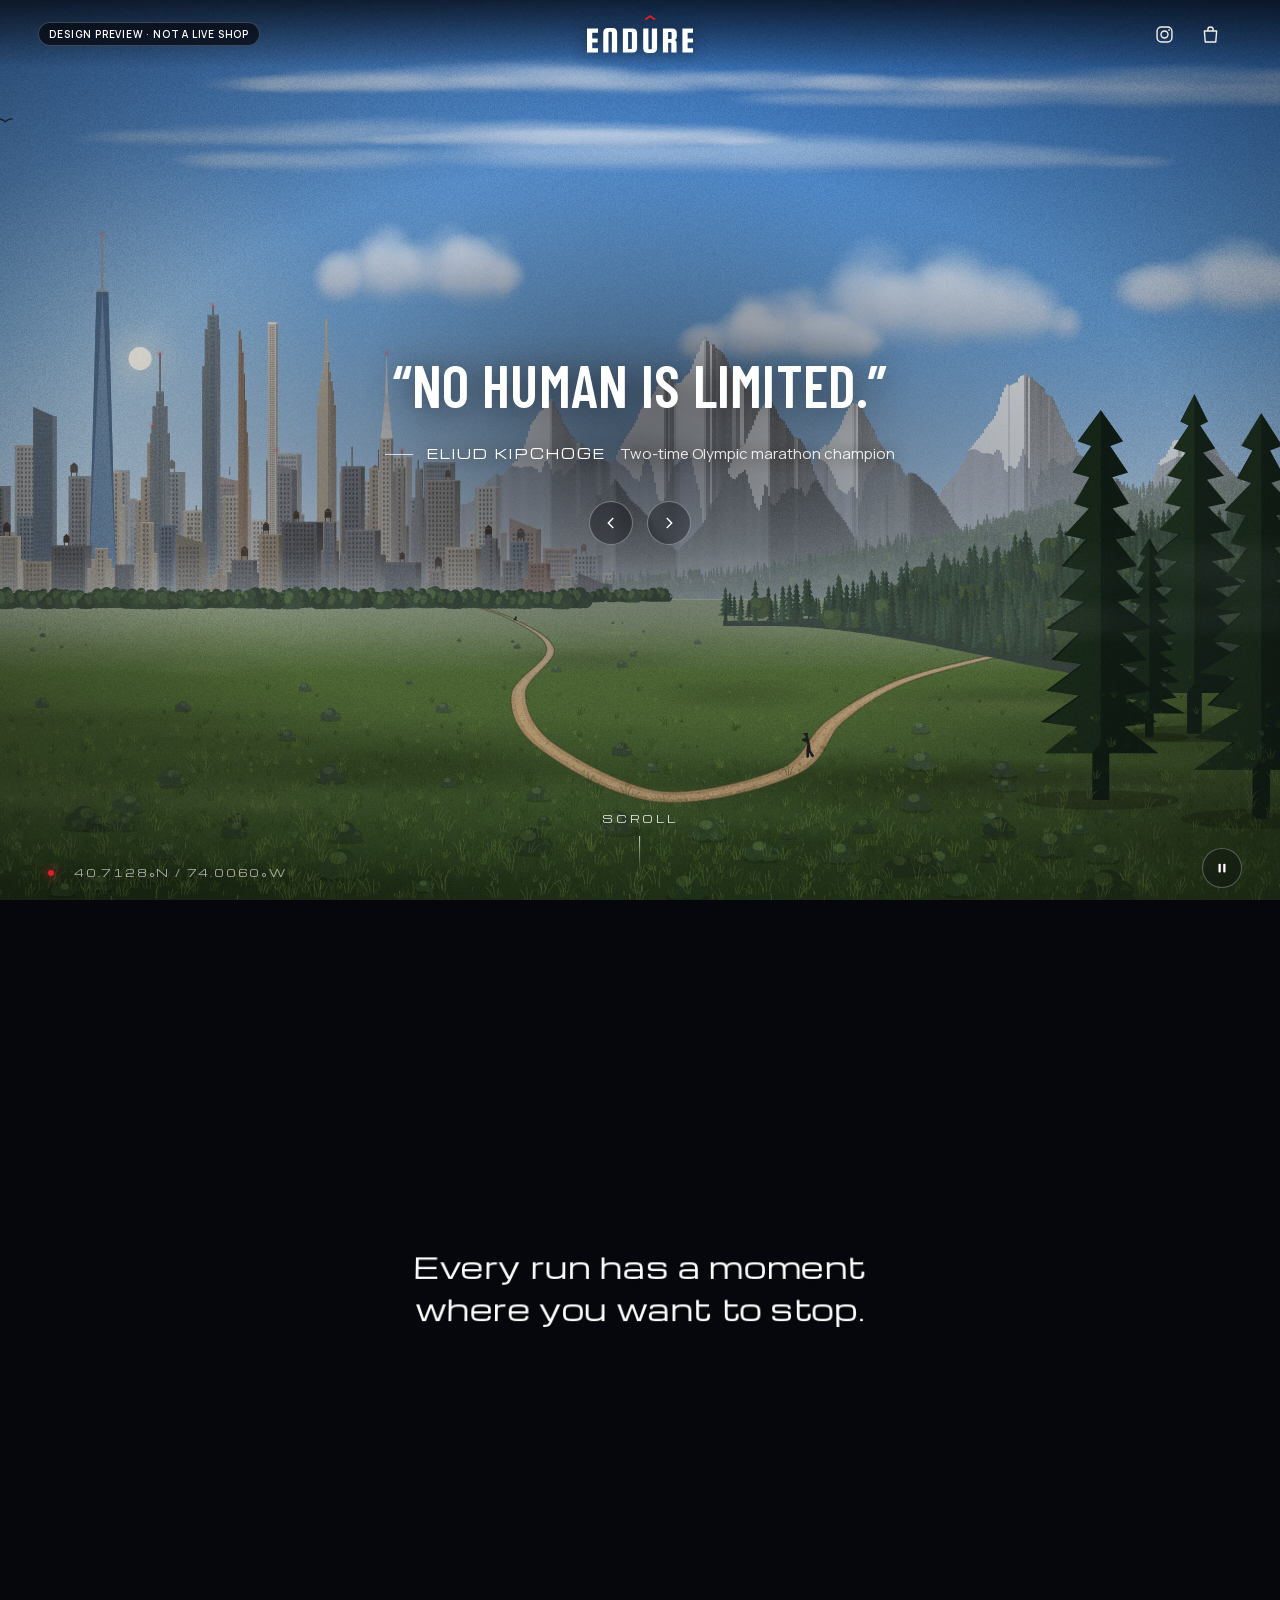
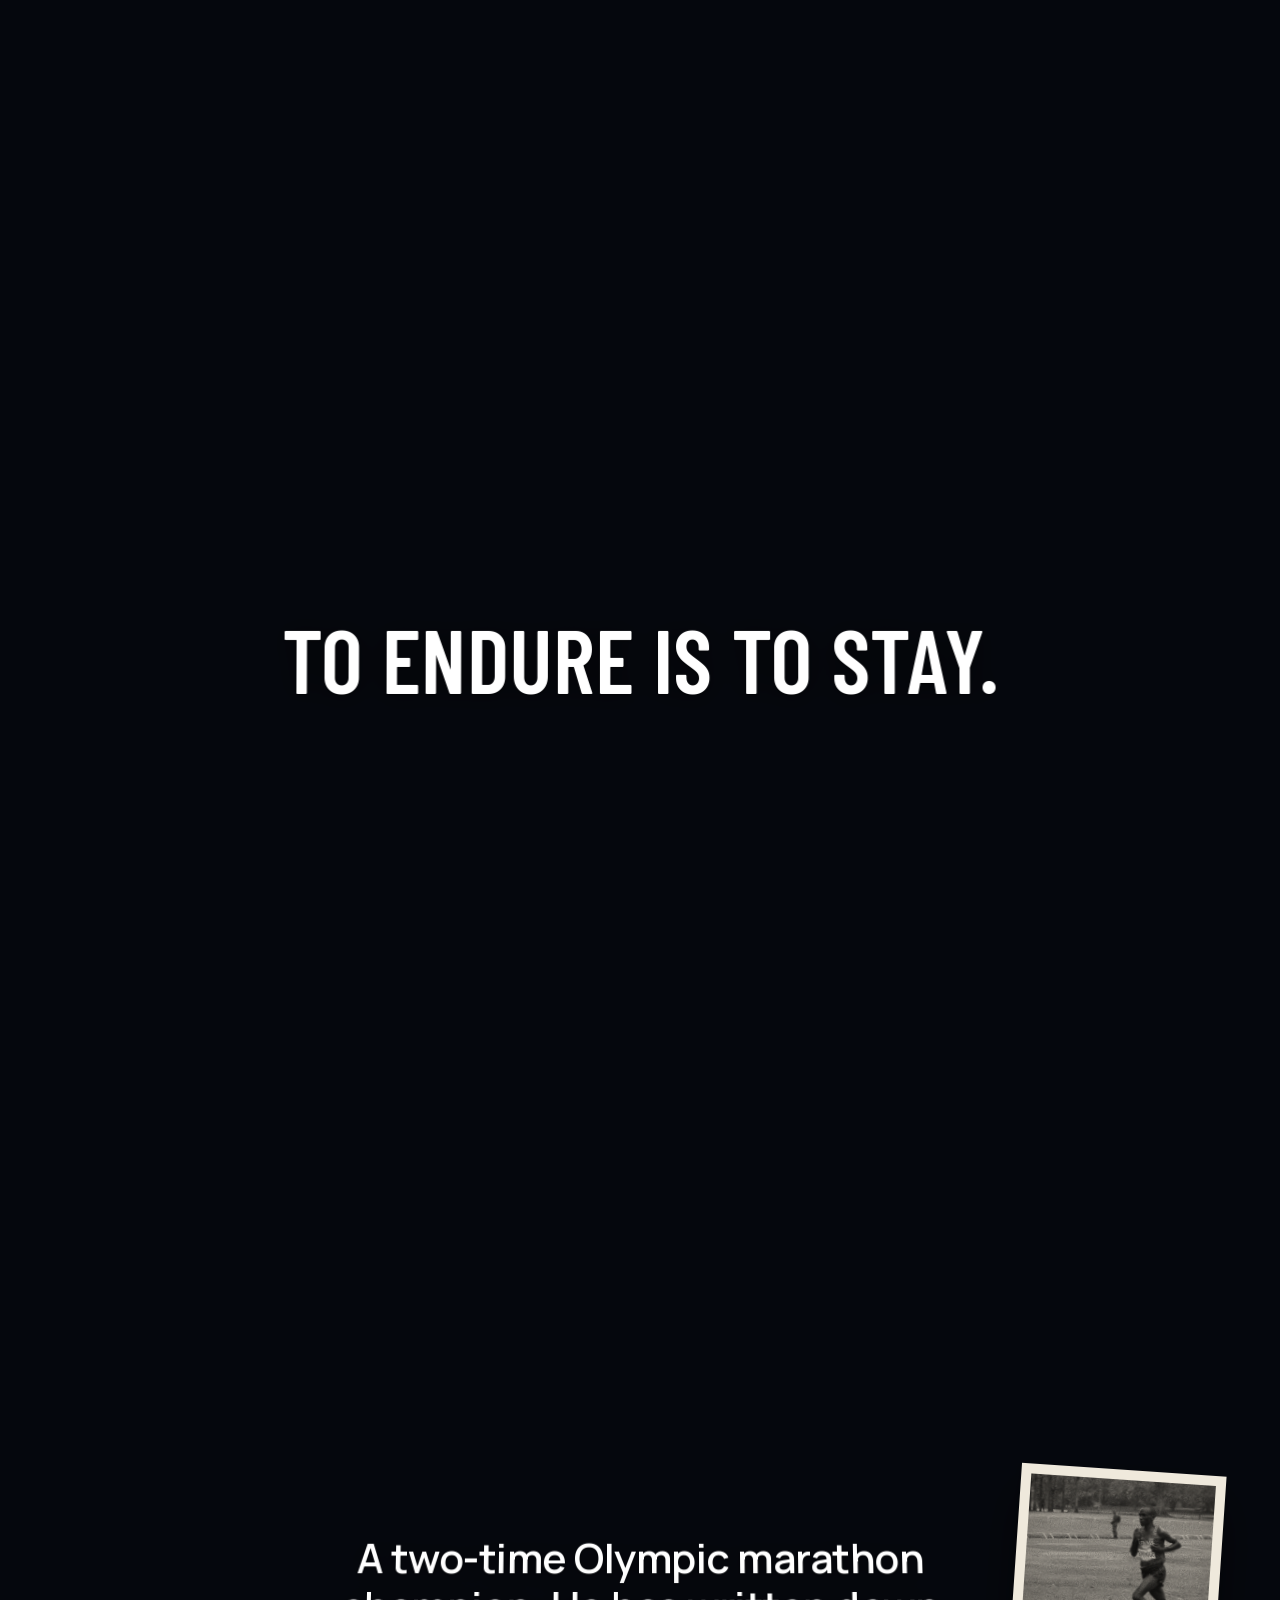
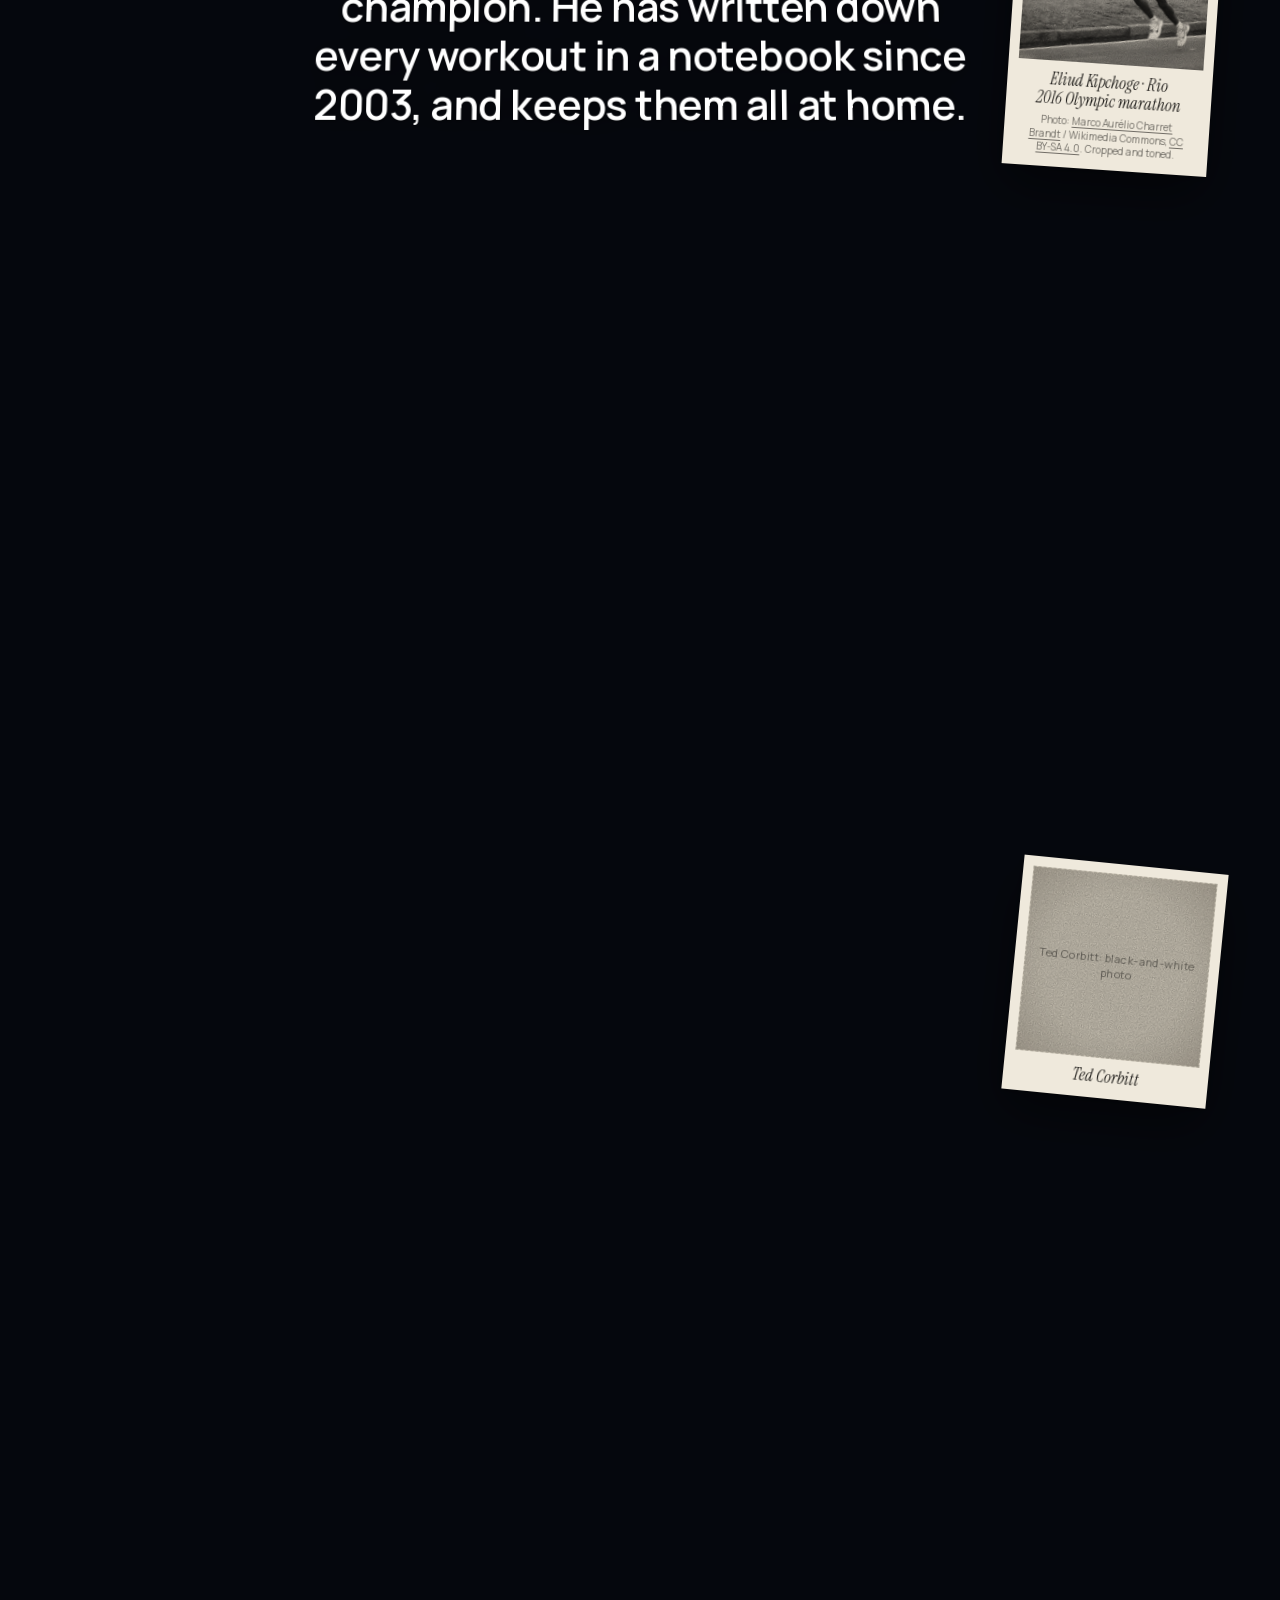
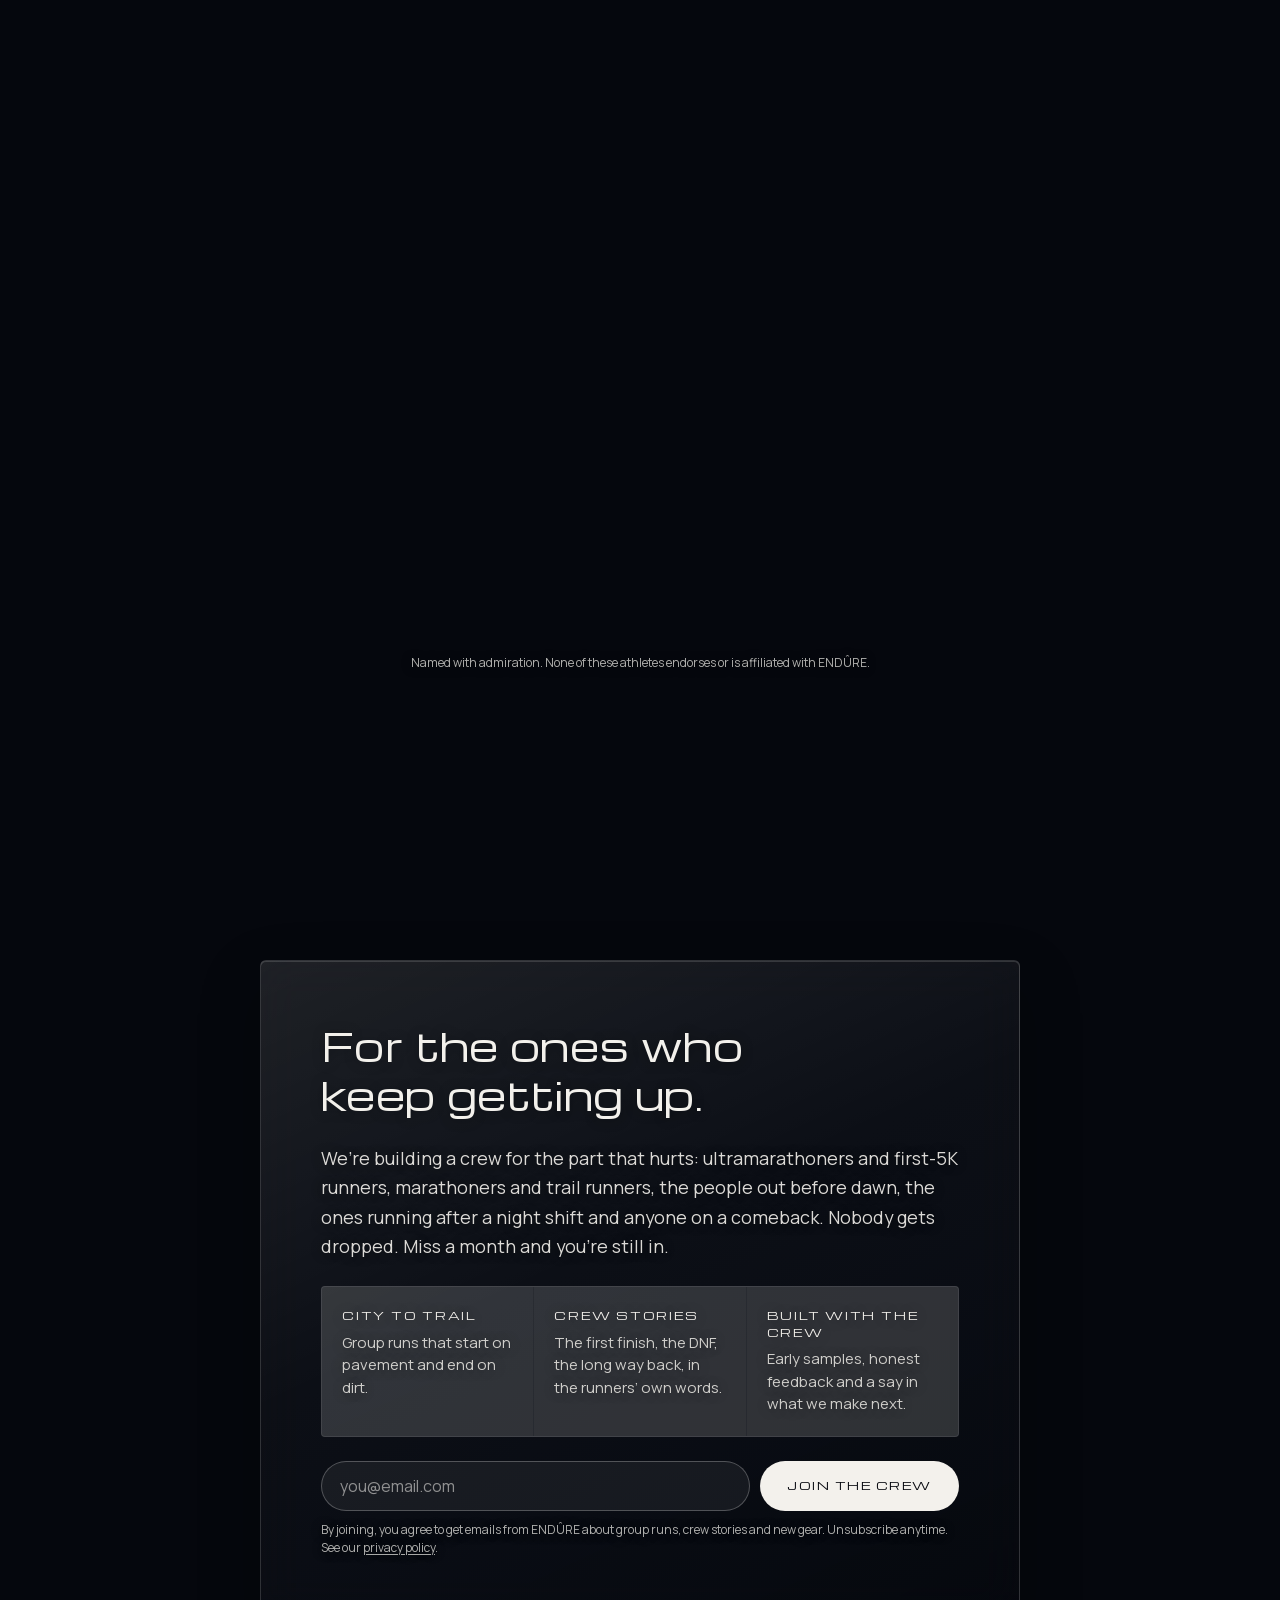
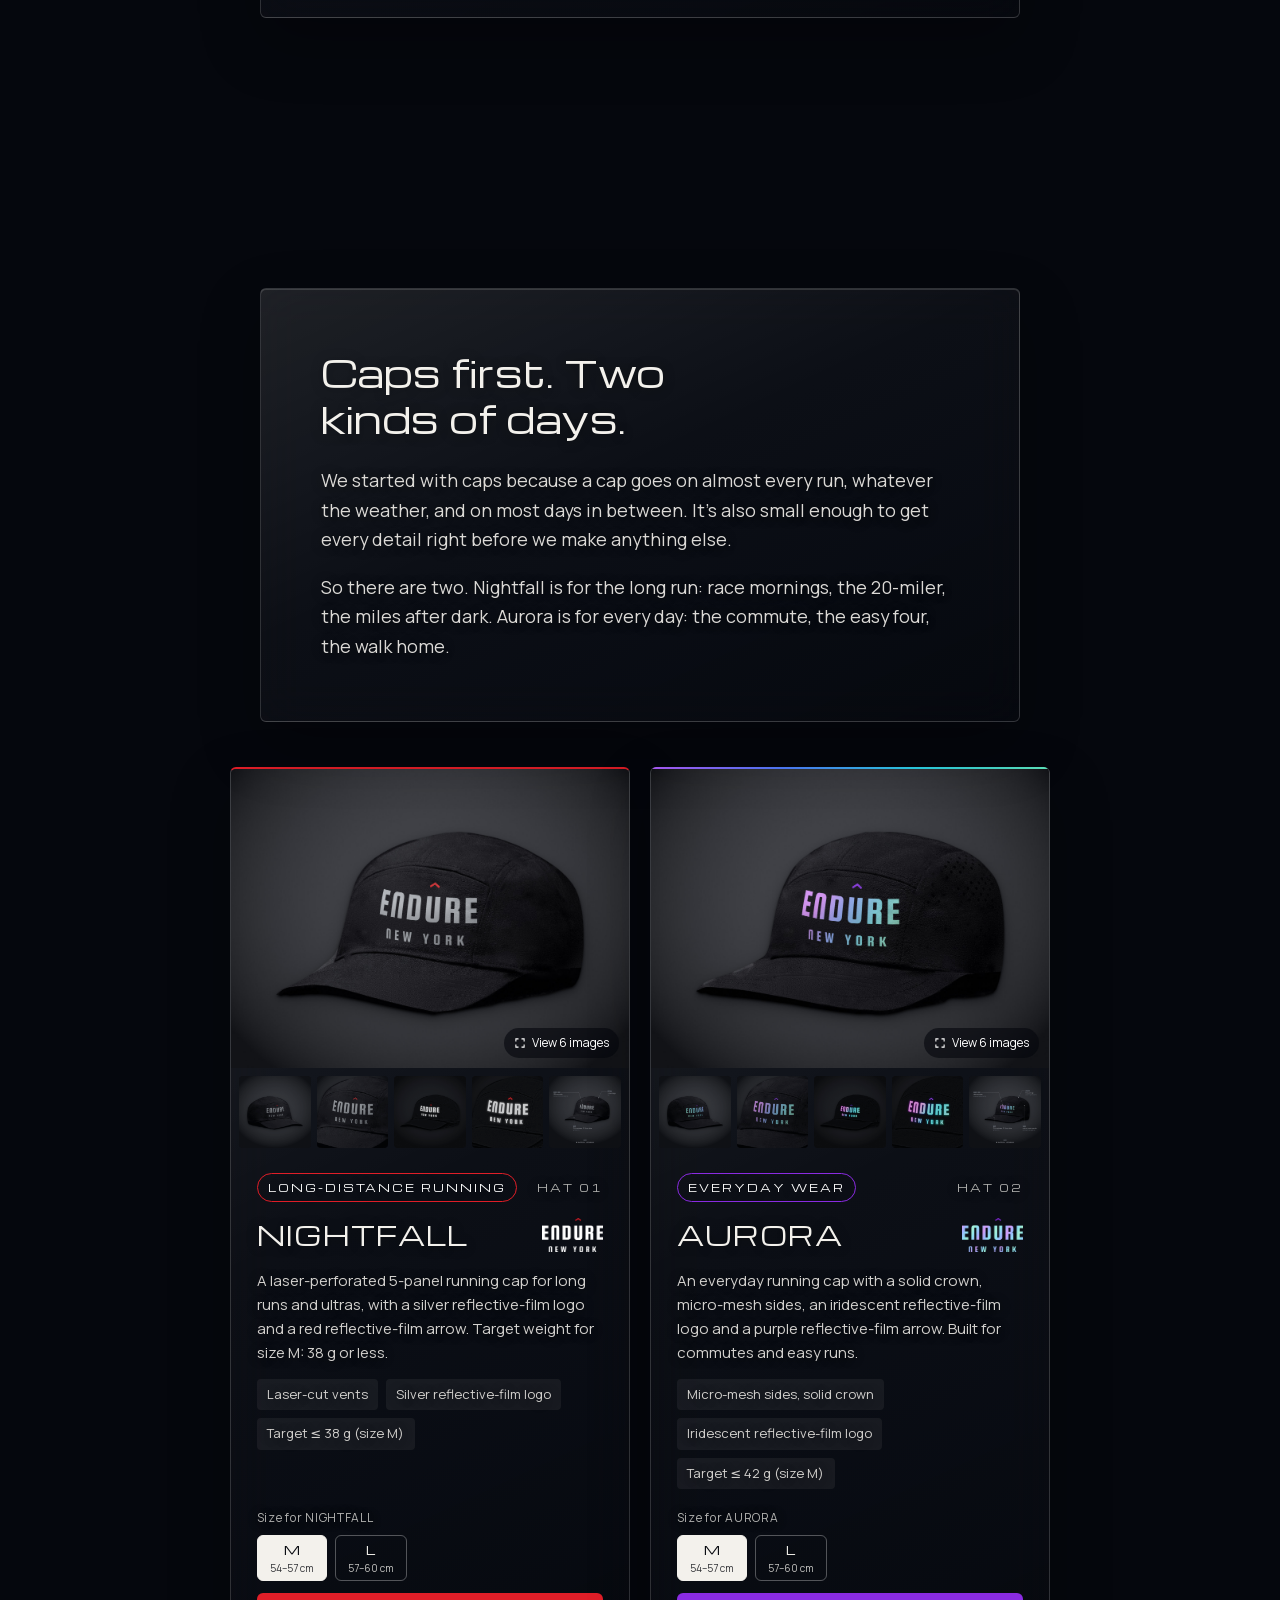
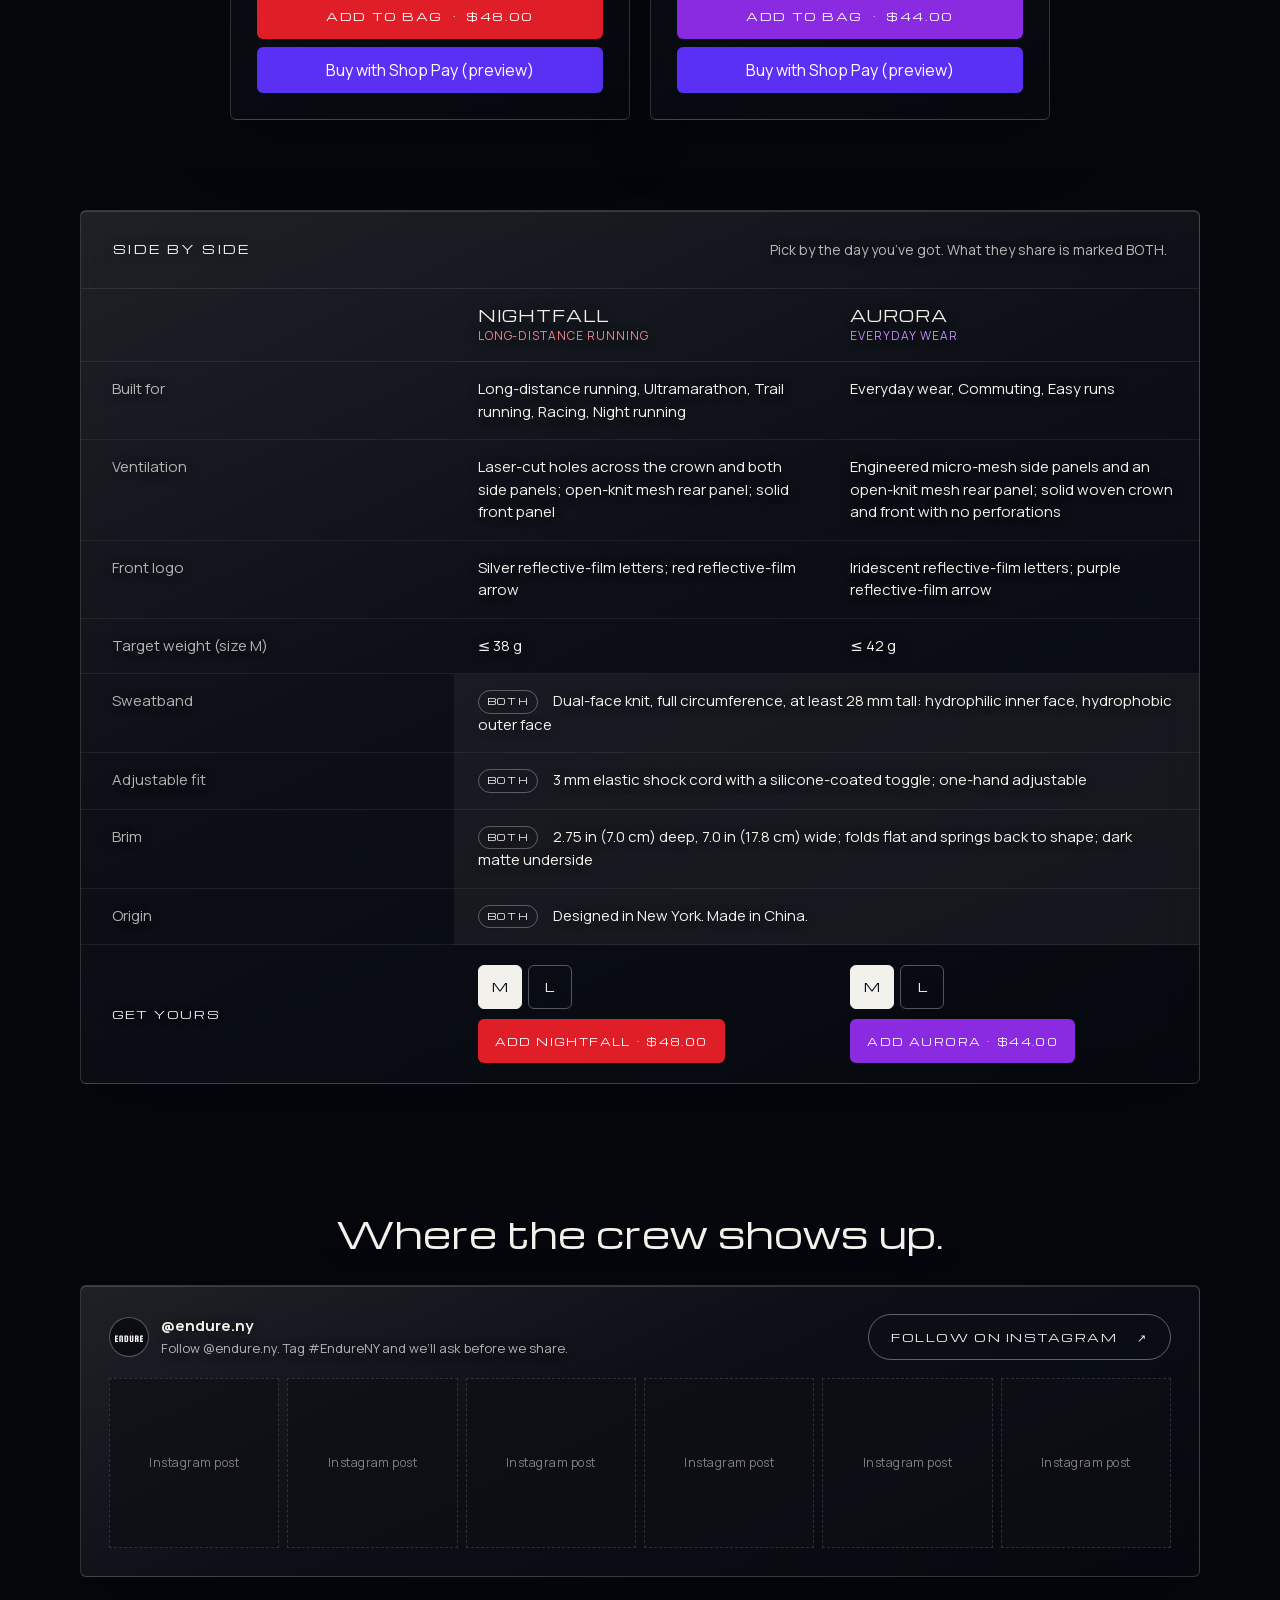
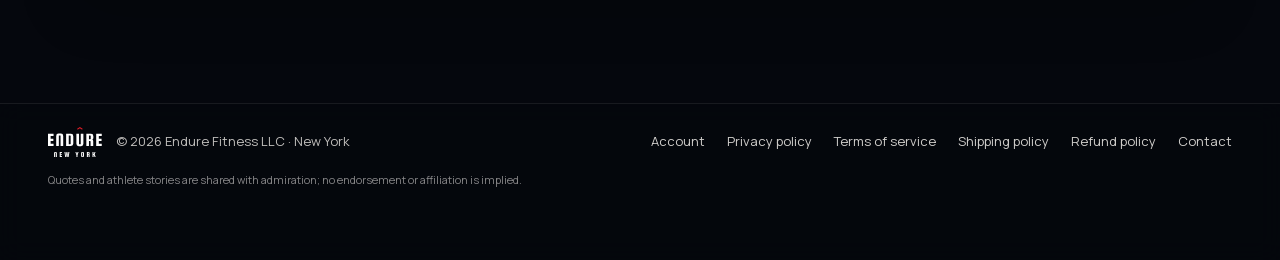
==== index.html @ 30adfc6c "Preview from endureny@cd3ac42 + uncommitted changes" ====
<!doctype html>
<html lang="en" class="no-js">
  <head>
<meta name="robots" content="noindex, nofollow">
<link rel="stylesheet" href="/preview/preview-mode.css">
<script src="/preview/preview-mode.js" defer></script>
    <meta charset="utf-8">
    <meta name="viewport" content="width=device-width, initial-scale=1">
    <meta name="theme-color" content="#05070d"><title>ENDÛRE: Endure Athletics, New York</title><link rel="canonical" href="https://preview.endureny.com/">
<meta property="og:site_name" content="ENDÛRE">
<meta property="og:type" content="website">
<meta property="og:title" content="ENDÛRE: Endure Athletics, New York">
<meta property="og:url" content="https://preview.endureny.com/"><meta property="og:image" content="https://preview.endureny.com/assets/endure-logo.png"><meta name="twitter:card" content="summary_large_image"><script type="application/ld+json">
    {
      "@context": "https://schema.org",
      "@graph": [
        {
          "@type": "Organization",
          "@id": "https://preview.endureny.com/#organization",
          "name": "ENDÛRE","legalName": "Endure Fitness LLC",
          "url": "https://preview.endureny.com",
          "logo": "https://preview.endureny.com/assets/endure-logo.png",
          "sameAs": ["https://www.instagram.com/endure.ny"]
        },
        {
          "@type": "WebSite",
          "@id": "https://preview.endureny.com/#website",
          "name": "ENDÛRE",
          "url": "https://preview.endureny.com",
          "publisher": { "@id": "https://preview.endureny.com/#organization" }
        }
      ]
    }
  </script><link rel="icon" type="image/svg+xml" href="/assets/favicon.svg">
  <link rel="apple-touch-icon" href="/assets/favicon-192.png">
<link rel="preload" href="/assets/barlow-condensed-600.woff2" as="font" type="font/woff2" crossorigin="anonymous">
<link rel="preload" href="/assets/manrope-var.woff2" as="font" type="font/woff2" crossorigin="anonymous">
<style>
  @font-face { font-family: 'Barlow Condensed'; src: url('/assets/barlow-condensed-600.woff2') format('woff2'); font-weight: 600; font-display: swap; }
  @font-face { font-family: 'Manrope'; src: url('/assets/manrope-var.woff2') format('woff2'); font-weight: 400 700; font-display: swap; }
  @font-face { font-family: 'Michroma'; src: url('/assets/michroma-400.woff2') format('woff2'); font-weight: 400; font-display: swap; }
  @font-face { font-family: 'Instrument Serif'; src: url('/assets/instrument-serif-italic.woff2') format('woff2'); font-style: italic; font-weight: 400; font-display: swap; }
</style>

<style>
  :root {
    --color-night: #05070d;
    --color-red: #E01E28;
    --color-violet: #8A2BE2;
    --logo-accent: #E01E28;
    --intro-delay: 5000ms;
    --quote-reveal: 3000ms;
  }
</style>
<link rel="stylesheet" href="/assets/critical.css" data-preload>
    <link rel="stylesheet" href="/assets/theme.css">
<script type="importmap">
  {
    "imports": {
      "@shopify/events": "https://cdn.shopify.com/storefront/standard-events.js",
      "@theme/cart": "/assets/cart.js",
      "@theme/lightbox": "/assets/lightbox.js"
    }
  }
</script>
<script>
  document.documentElement.classList.replace('no-js', 'js');
  window.Theme = {
    routes: {
      root: "/",
      cart_url: "/cart",
      cart_add_url: "/cart/add",
      cart_change_url: "/cart/change"
    },
    strings: {
      added: "Added to your bag.",
      error: "Something went wrong. Please try again.",
      clockSuffix: "NYC"
    }
  };
</script>
<script src="/assets/scene.js" type="module"></script><script src="/assets/theme.js" type="module"></script>

  </head><body class="template-index is-intro">
<script>
  (function (body, delay) {
    var events = ['pointerdown', 'keydown', 'wheel', 'touchstart', 'scroll'];
    function reveal() {
      body.classList.remove('is-intro');
      events.forEach(function (type) { removeEventListener(type, reveal, true); });
    }
    if (matchMedia('(prefers-reduced-motion: reduce)').matches) return reveal();
    setTimeout(reveal, Math.max(0, delay - performance.now()));
    events.forEach(function (type) { addEventListener(type, reveal, { capture: true, passive: true }); });
  })(document.body, 5000);
</script>
<a class="skip-link" href="#MainContent">Skip to content</a><div class="scene-layer" aria-hidden="true">
    <endure-scene
      start="dawn"
      cycle-seconds="20"
    ></endure-scene>
  </div>
  <div class="scene-clock intro-hold" data-scene-clock aria-hidden="true">
    <span class="scene-clock__dot"></span>
    <span data-scene-clock-time></span>
    <span class="scene-clock__coords">40.7128°N / 74.0060°W</span>
  </div><button
  type="button"
  class="scene-toggle intro-hold"
  data-scene-toggle
  aria-pressed="false"
  aria-label="Pause motion"
>
  <svg class="scene-toggle__pause" viewBox="0 0 16 16" aria-hidden="true" focusable="false"><rect x="4" y="3" width="2.6" height="10" rx="1"/><rect x="9.4" y="3" width="2.6" height="10" rx="1"/></svg>
  <svg class="scene-toggle__play" viewBox="0 0 16 16" aria-hidden="true" focusable="false"><path d="M5 3.2v9.6a.6.6 0 0 0 .9.5l7.6-4.8a.6.6 0 0 0 0-1L5.9 2.7a.6.6 0 0 0-.9.5z"/></svg>
</button>
<header id="shopify-section-sections--preview__header" class="shopify-section section-header intro-hold">
<div class="site-header">
  <span class="site-header__start"></span>
  <a href="/" class="site-header__logo"><svg xmlns="http://www.w3.org/2000/svg" viewBox="0.0 0.0 100.0 35.7" role="img" aria-hidden="true" focusable="false"><g fill="currentColor"><path d="M4.910557699052963 31.26274527939662H10.347246580147317V35.33149308718336H0.0V12.63770143513145H10.347246580147317V16.636298418646007H4.910557699052963V21.967761063332084H9.99649245878639V25.826056398302267H4.910557699052963Z"/><path d="M28.305857593826723 35.33149308718336H23.39529989477376V16.495996770101637Q23.39529989477376 16.215393473012895 23.20238512802525 16.00494100019634Q23.00947036127674 15.794488527379784 22.728867064188 15.794488527379784H20.834794808839Q20.55419151175026 15.794488527379784 20.361276745001753 16.00494100019634Q20.16836197825324 16.215393473012895 20.16836197825324 16.495996770101637V35.33149308718336H15.257804279200279V16.91690171573475Q15.257804279200279 12.286947313770526 19.60715538407576 12.286947313770526H23.95650648895124Q28.305857593826723 12.286947313770526 28.305857593826723 16.91690171573475Z"/><path d="M42.72185198176078 12.63770143513145Q47.07120308663626 12.63770143513145 47.07120308663626 17.267655837095674V30.701538685219138Q47.07120308663626 35.33149308718336 42.72185198176078 35.33149308718336H33.70747106278498V12.63770143513145ZM42.1606453875833 31.26274527939662V16.671373830782102Q42.1606453875833 16.39077053369336 41.96773062083479 16.180318060876804Q41.774815854086285 15.969865588060248 41.49421255699754 15.969865588060248H38.61802876183795V31.964253522118472H41.49421255699754Q41.774815854086285 31.964253522118472 41.96773062083479 31.753801049301916Q42.1606453875833 31.54334857648536 42.1606453875833 31.26274527939662Z"/><path d="M60.92599088039284 12.63770143513145H65.8365485794458V31.052292806580063Q65.8365485794458 35.68224720854429 61.48719747457032 35.68224720854429H57.13784636969484Q52.78849526481935 35.68224720854429 52.78849526481935 31.052292806580063V12.63770143513145H57.69905296387232V31.473197752213174Q57.69905296387232 31.753801049301916 57.89196773062083 31.96425352211847Q58.084882497369335 32.174705994935024 58.36548579445808 32.174705994935024H60.25955804980708Q60.54016134689582 32.174705994935024 60.73307611364433 31.96425352211847Q60.92599088039284 31.753801049301916 60.92599088039284 31.473197752213174Z"/><path d="M76.21887057172921 26.036508871118823V35.33149308718336H71.30831287267625V12.63770143513145H80.0420904945633Q84.39144159943879 12.63770143513145 84.39144159943879 17.267655837095674V19.89831174730262Q84.39144159943879 22.70434471819003 82.3921431076815 23.476003785184062Q84.14591371448614 24.10736120363373 84.14591371448614 26.352187580343656V35.33149308718336H79.23535601543317V26.738017113840677Q79.23535601543317 26.036508871118823 78.56892318484742 26.036508871118823ZM76.21887057172921 15.969865588060248V22.59911848178175H78.81445106980006Q79.0950543668888 22.59911848178175 79.28796913363732 22.388666008965195Q79.48088390038582 22.17821353614864 79.48088390038582 21.897610239059897V16.671373830782102Q79.48088390038582 16.39077053369336 79.28796913363732 16.180318060876804Q79.0950543668888 15.969865588060248 78.81445106980006 15.969865588060248Z"/><path d="M94.56331111890565 31.26274527939662H100.0V35.33149308718336H89.65275341985269V12.63770143513145H100.0V16.636298418646007H94.56331111890565V21.967761063332084H99.64924587863906V25.826056398302267H94.56331111890565Z"/></g><path class="logo__accent" style="fill:var(--logo-accent,#E01E28)" d="M 59.3125 0 L 64.4628 3.4335 L 63.4785 4.9101 L 59.3125 2.1327 L 55.1465 4.9101 L 54.1622 3.4335 Z"/></svg>
<span class="visually-hidden">ENDÛRE</span>
  </a>
  <nav class="site-header__nav" aria-label="Utility"><a class="icon-link" href="https://www.instagram.com/endure.ny" target="_blank" rel="noopener"><svg xmlns="http://www.w3.org/2000/svg" viewBox="0 0 24 24" fill="none" stroke="currentColor" stroke-width="1.6" aria-hidden="true" focusable="false"><rect x="3.5" y="3.5" width="17" height="17" rx="5"/><circle cx="12" cy="12" r="4"/><circle cx="17.2" cy="6.8" r="1" fill="currentColor" stroke="none"/></svg>
<span class="visually-hidden">Instagram (opens in a new window)</span>
      </a><a href="/cart" class="icon-link cart-link" data-cart-open><svg xmlns="http://www.w3.org/2000/svg" viewBox="0 0 24 24" fill="none" stroke="currentColor" stroke-width="1.6" stroke-linejoin="round" aria-hidden="true" focusable="false"><path d="M5 8h14l-1 12.5H6L5 8Z"/><path d="M9 8V6.5a3 3 0 0 1 6 0V8"/></svg>
<span class="visually-hidden">Bag</span>
      <span class="cart-link__count" data-cart-count hidden>0<span class="visually-hidden"> items in your bag</span>
      </span>
    </a>
  </nav>
</div>


</header>

    <main id="MainContent" tabindex="-1">
      <section id="shopify-section-template--preview__hero" class="shopify-section section section--hero">
<script src="/assets/fog-reveal.js" type="module"></script><div class="hero">
  <div class="hero__shade" aria-hidden="true"></div><h1 class="visually-hidden">ENDÛRE — Endure Athletics, New York</h1><div class="hero__inner">
    <fog-reveal
      class="hero__quotes"
      id="HeroQuotes-template--preview__hero"
      delay="3000"
      data-quote-rotator
      data-interval="4"
    ><figure
          class="hero-quote"
          data-quote
          
          
        >
          <blockquote class="display-quote">
            <p>&ldquo;No human is limited.&rdquo;</p>
          </blockquote>
          <figcaption class="attribution">
            <span class="attribution__rule" aria-hidden="true"></span>
            <span class="attribution__who">Eliud Kipchoge</span><span class="attribution__what">Two-time Olympic marathon champion</span></figcaption>
        </figure><figure
          class="hero-quote"
          data-quote
          
            hidden
          
          
        >
          <blockquote class="display-quote">
            <p>&ldquo;I knew if I quit, nobody would ever believe that women had the capability to run 26-plus miles.&rdquo;</p>
          </blockquote>
          <figcaption class="attribution">
            <span class="attribution__rule" aria-hidden="true"></span>
            <span class="attribution__who">Kathrine Switzer</span><span class="attribution__what">Boston Marathon pioneer, 1967</span></figcaption>
        </figure><figure
          class="hero-quote"
          data-quote
          
            hidden
          
          
        >
          <blockquote class="display-quote">
            <p>&ldquo;Run until you can’t run anymore. Then run some more. Find a new source of energy and will. Then run even faster.&rdquo;</p>
          </blockquote>
          <figcaption class="attribution">
            <span class="attribution__rule" aria-hidden="true"></span>
            <span class="attribution__who">Scott Jurek</span><span class="attribution__what">Ultrarunner, seven-time Western States champion</span></figcaption>
        </figure><figure
          class="hero-quote"
          data-quote
          
            hidden
          
          
        >
          <blockquote class="display-quote">
            <p>&ldquo;Just show up for one more mile. Show up for one more minute.&rdquo;</p>
          </blockquote>
          <figcaption class="attribution">
            <span class="attribution__rule" aria-hidden="true"></span>
            <span class="attribution__who">Des Linden</span><span class="attribution__what">2018 Boston Marathon champion</span></figcaption>
        </figure><figure
          class="hero-quote"
          data-quote
          
            hidden
          
          
        >
          <blockquote class="display-quote">
            <p>&ldquo;Run when you can, walk when you have to, crawl if you must; just never give up.&rdquo;</p>
          </blockquote>
          <figcaption class="attribution">
            <span class="attribution__rule" aria-hidden="true"></span>
            <span class="attribution__who">Dean Karnazes</span><span class="attribution__what">Ultramarathoner, “Ultramarathon Man”</span></figcaption>
        </figure><figure
          class="hero-quote"
          data-quote
          
            hidden
          
          
        >
          <blockquote class="display-quote">
            <p>&ldquo;Somewhere, someone in the world is training when you are not. When you race him, he will win.&rdquo;</p>
          </blockquote>
          <figcaption class="attribution">
            <span class="attribution__rule" aria-hidden="true"></span>
            <span class="attribution__who">Tom Fleming</span><span class="attribution__what">Two-time NYC Marathon winner</span></figcaption>
        </figure><figure
          class="hero-quote"
          data-quote
          
            hidden
          
          
        >
          <blockquote class="display-quote">
            <p>&ldquo;Accepting pain is the only road to success.&rdquo;</p>
          </blockquote>
          <figcaption class="attribution">
            <span class="attribution__rule" aria-hidden="true"></span>
            <span class="attribution__who">Sifan Hassan</span><span class="attribution__what">Olympic marathon champion, Paris 2024</span></figcaption>
        </figure><figure
          class="hero-quote"
          data-quote
          
            hidden
          
          
        >
          <blockquote class="display-quote">
            <p>&ldquo;No one can say, ‘You must not run faster than this, or jump higher than that.’ The human spirit is indomitable.&rdquo;</p>
          </blockquote>
          <figcaption class="attribution">
            <span class="attribution__rule" aria-hidden="true"></span>
            <span class="attribution__who">Roger Bannister</span><span class="attribution__what">First sub-four-minute miler</span></figcaption>
        </figure><figure
          class="hero-quote"
          data-quote
          
            hidden
          
          
        >
          <blockquote class="display-quote">
            <p>&ldquo;Winning is great, sure, but if you are really going to do something in life, the secret is learning how to lose.&rdquo;</p>
          </blockquote>
          <figcaption class="attribution">
            <span class="attribution__rule" aria-hidden="true"></span>
            <span class="attribution__who">Wilma Rudolph</span><span class="attribution__what">Three-time Olympic gold sprinter</span></figcaption>
        </figure><figure
          class="hero-quote"
          data-quote
          
            hidden
          
          
        >
          <blockquote class="display-quote">
            <p>&ldquo;You are in danger of living a life so comfortable and soft that you will die without ever realizing your true potential.&rdquo;</p>
          </blockquote>
          <figcaption class="attribution">
            <span class="attribution__rule" aria-hidden="true"></span>
            <span class="attribution__who">David Goggins</span><span class="attribution__what">Ultrarunner, retired Navy SEAL</span></figcaption>
        </figure><figure
          class="hero-quote"
          data-quote
          
            hidden
          
          
        >
          <blockquote class="display-quote">
            <p>&ldquo;A marathon is a metaphor for life, and life is not easy.&rdquo;</p>
          </blockquote>
          <figcaption class="attribution">
            <span class="attribution__rule" aria-hidden="true"></span>
            <span class="attribution__who">Meb Keflezighi</span><span class="attribution__what">2009 NYC, 2014 Boston Marathon champion</span></figcaption>
        </figure><figure
          class="hero-quote"
          data-quote
          
            hidden
          
          
        >
          <blockquote class="display-quote">
            <p>&ldquo;Whatever you have today, let’s leave it all out there.&rdquo;</p>
          </blockquote>
          <figcaption class="attribution">
            <span class="attribution__rule" aria-hidden="true"></span>
            <span class="attribution__who">Courtney Dauwalter</span><span class="attribution__what">Ultrarunner, UTMB and Western States champion</span></figcaption>
        </figure><figure
          class="hero-quote"
          data-quote
          
            hidden
          
          
        >
          <blockquote class="display-quote">
            <p>&ldquo;To give anything less than your best is to sacrifice the gift.&rdquo;</p>
          </blockquote>
          <figcaption class="attribution">
            <span class="attribution__rule" aria-hidden="true"></span>
            <span class="attribution__who">Steve Prefontaine</span><span class="attribution__what">American distance-running icon</span></figcaption>
        </figure><figure
          class="hero-quote"
          data-quote
          
            hidden
          
          
        >
          <blockquote class="display-quote">
            <p>&ldquo;I was injured but I never gave up on myself. I believed I could do it.&rdquo;</p>
          </blockquote>
          <figcaption class="attribution">
            <span class="attribution__rule" aria-hidden="true"></span>
            <span class="attribution__who">Jackie Joyner-Kersee</span><span class="attribution__what">Three-time Olympic champion, heptathlete</span></figcaption>
        </figure><figure
          class="hero-quote"
          data-quote
          
            hidden
          
          
        >
          <blockquote class="display-quote">
            <p>&ldquo;I was hurting. I was mad. I was angry. I told Jack: ‘Never again.’&rdquo;</p>
          </blockquote>
          <figcaption class="attribution">
            <span class="attribution__rule" aria-hidden="true"></span>
            <span class="attribution__who">Grete Waitz</span><span class="attribution__what">Nine-time NYC Marathon champion</span></figcaption>
        </figure><figure
          class="hero-quote"
          data-quote
          
            hidden
          
          
        >
          <blockquote class="display-quote">
            <p>&ldquo;I just wish people would realize that anything’s possible if you try.&rdquo;</p>
          </blockquote>
          <figcaption class="attribution">
            <span class="attribution__rule" aria-hidden="true"></span>
            <span class="attribution__who">Terry Fox</span><span class="attribution__what">Marathon of Hope runner</span></figcaption>
        </figure><figure
          class="hero-quote"
          data-quote
          
            hidden
          
          
        >
          <blockquote class="display-quote">
            <p>&ldquo;I’m always grateful to be on the starting line and grateful to see the finish line.&rdquo;</p>
          </blockquote>
          <figcaption class="attribution">
            <span class="attribution__rule" aria-hidden="true"></span>
            <span class="attribution__who">Shalane Flanagan</span><span class="attribution__what">2017 NYC Marathon champion</span></figcaption>
        </figure><figure
          class="hero-quote"
          data-quote
          
            hidden
          
          
        >
          <blockquote class="display-quote">
            <p>&ldquo;I wanted the world to know that my country Ethiopia has always won with determination and heroism.&rdquo;</p>
          </blockquote>
          <figcaption class="attribution">
            <span class="attribution__rule" aria-hidden="true"></span>
            <span class="attribution__who">Abebe Bikila</span><span class="attribution__what">Barefoot Olympic marathon champion, 1960</span></figcaption>
        </figure><figure
          class="hero-quote"
          data-quote
          
            hidden
          
          
        >
          <blockquote class="display-quote">
            <p>&ldquo;We should never, ever give up.&rdquo;</p>
          </blockquote>
          <figcaption class="attribution">
            <span class="attribution__rule" aria-hidden="true"></span>
            <span class="attribution__who">Diana Nyad</span><span class="attribution__what">New York–born long-distance swimmer</span></figcaption>
        </figure><figure
          class="hero-quote"
          data-quote
          
            hidden
          
          
        >
          <blockquote class="display-quote">
            <p>&ldquo;The miracle isn’t that I finished. The miracle is that I had the courage to start.&rdquo;</p>
          </blockquote>
          <figcaption class="attribution">
            <span class="attribution__rule" aria-hidden="true"></span>
            <span class="attribution__who">John Bingham</span><span class="attribution__what">Runner’s World columnist, “The Penguin”</span></figcaption>
        </figure><figure
          class="hero-quote"
          data-quote
          
            hidden
          
          
        >
          <blockquote class="display-quote">
            <p>&ldquo;I really think a champion is defined not by their wins but by how they can recover when they fall.&rdquo;</p>
          </blockquote>
          <figcaption class="attribution">
            <span class="attribution__rule" aria-hidden="true"></span>
            <span class="attribution__who">Serena Williams</span><span class="attribution__what">23-time Grand Slam champion</span></figcaption>
        </figure><figure
          class="hero-quote"
          data-quote
          
            hidden
          
          
        >
          <blockquote class="display-quote">
            <p>&ldquo;I hated every minute of it. But I said to myself, ‘Suffer now, and live the rest of your life as a champion.’&rdquo;</p>
          </blockquote>
          <figcaption class="attribution">
            <span class="attribution__rule" aria-hidden="true"></span>
            <span class="attribution__who">Muhammad Ali</span><span class="attribution__what">Three-time heavyweight champion</span></figcaption>
        </figure><figure
          class="hero-quote"
          data-quote
          
            hidden
          
          
        >
          <blockquote class="display-quote">
            <p>&ldquo;Hard days are the best because that’s where champions are made.&rdquo;</p>
          </blockquote>
          <figcaption class="attribution">
            <span class="attribution__rule" aria-hidden="true"></span>
            <span class="attribution__who">Gabby Douglas</span><span class="attribution__what">Olympic all-around gymnastics champion</span></figcaption>
        </figure><figure
          class="hero-quote"
          data-quote
          
            hidden
          
          
        >
          <blockquote class="display-quote">
            <p>&ldquo;When you swim from England to France you’ve got to leave your doubt on the beach at Dover.&rdquo;</p>
          </blockquote>
          <figcaption class="attribution">
            <span class="attribution__rule" aria-hidden="true"></span>
            <span class="attribution__who">Lewis Pugh</span><span class="attribution__what">Long-distance swimmer, ocean advocate</span></figcaption>
        </figure><figure
          class="hero-quote"
          data-quote
          
            hidden
          
          
        >
          <blockquote class="display-quote">
            <p>&ldquo;Don’t give up. Don’t ever give up.&rdquo;</p>
          </blockquote>
          <figcaption class="attribution">
            <span class="attribution__rule" aria-hidden="true"></span>
            <span class="attribution__who">Jim Valvano</span><span class="attribution__what">NCAA championship basketball coach</span></figcaption>
        </figure><figure
          class="hero-quote"
          data-quote
          
            hidden
          
          
        >
          <blockquote class="display-quote">
            <p>&ldquo;You just can’t beat the person who never gives up.&rdquo;</p>
          </blockquote>
          <figcaption class="attribution">
            <span class="attribution__rule" aria-hidden="true"></span>
            <span class="attribution__who">Babe Ruth</span><span class="attribution__what">Baseball Hall of Famer</span></figcaption>
        </figure></fog-reveal><div class="quote-nav intro-hold">
        <button type="button" class="quote-nav__btn" data-quote-step="-1" aria-controls="HeroQuotes-template--preview__hero">
          <svg viewBox="0 0 20 20" aria-hidden="true" focusable="false"><path d="M12.5 4.5 7 10l5.5 5.5" fill="none" stroke="currentColor" stroke-width="1.6"/></svg>
          <span class="visually-hidden">Previous quote</span>
        </button>
        <button type="button" class="quote-nav__btn" data-quote-step="1" aria-controls="HeroQuotes-template--preview__hero">
          <svg viewBox="0 0 20 20" aria-hidden="true" focusable="false"><path d="M7.5 4.5 13 10l-5.5 5.5" fill="none" stroke="currentColor" stroke-width="1.6"/></svg>
          <span class="visually-hidden">Next quote</span>
        </button>
      </div></div>
  <a href="#HeroEnd-template--preview__hero" class="scroll-cue intro-hold">Scroll</a>
</div>
<span id="HeroEnd-template--preview__hero" class="hero__end"></span>


</section>
<section id="shopify-section-template--preview__story" class="shopify-section section section--crawl">
<story-crawl class="crawl" data-crawl>
  <h2 class="visually-hidden">The ENDÛRE story</h2>
  <div class="crawl__track">
    
<p class="beat beat--lead" data-crawl-item >
  <span class="beat__text">Every run has a moment where you want to stop.</span>
</p>



<p class="beat beat--normal" data-crawl-item >
  <span class="beat__text">ENDÛRE is Endure Athletics, out of New York.</span>
</p>



<p class="beat beat--big" data-crawl-item >
  <span class="beat__text">To endure is to stay.</span>
</p>


<div class="polaroid-slot polaroid-slot--left" data-crawl-item >
  <figure class="polaroid polaroid--vintage" style="--rot: -4deg;"><button type="button" class="polaroid__zoom" aria-haspopup="dialog" data-polaroid-zoom hidden>
        <span class="visually-hidden">Enlarge the photo: Courtney Dauwalter · UTMB 2019</span>
      </button>
<div class="slot"><img src="/content/images/athletes/dauwalter.jpg" alt="Courtney Dauwalter at Ultra-Trail du Mont-Blanc 2019" width="1600" height="1600" loading="lazy" sizes="(min-width: 1180px) 250px, 46vw"></div>

    <figcaption>
      <span class="polaroid__caption">Courtney Dauwalter · UTMB 2019</span><span class="polaroid__story">The first person to win Western States, Hardrock and UTMB in one year. She calls the hardest stretch of a race the “pain cave” and pictures herself chiseling it wider every time.</span><small class="polaroid__credit">Photo: <a href="https://commons.wikimedia.org/wiki/File:Courtney_Dauwalter_(2019).jpg">Heike Maria Seitz</a> / Wikimedia Commons, <a href="https://creativecommons.org/licenses/by-sa/4.0/">CC BY-SA 4.0</a>. Cropped and toned.</small></figcaption>
  </figure>
</div>



<p class="beat beat--normal" data-crawl-item >
  <span class="beat__text">The first person to win Western States, Hardrock and UTMB in one year. She calls the hardest stretch of a race the “pain cave” and pictures herself chiseling it wider every time.</span>
</p>


<div class="polaroid-slot polaroid-slot--right" data-crawl-item >
  <figure class="polaroid polaroid--vintage" style="--rot: 3deg;"><button type="button" class="polaroid__zoom" aria-haspopup="dialog" data-polaroid-zoom hidden>
        <span class="visually-hidden">Enlarge the photo: Eliud Kipchoge · Rio 2016 Olympic marathon</span>
      </button>
<div class="slot"><img src="/content/images/athletes/kipchoge.jpg" alt="Eliud Kipchoge in the men's marathon at the Rio 2016 Olympics, 21 August 2016" width="1600" height="1600" loading="lazy" sizes="(min-width: 1180px) 250px, 46vw"></div>

    <figcaption>
      <span class="polaroid__caption">Eliud Kipchoge · Rio 2016 Olympic marathon</span><span class="polaroid__story">A two-time Olympic marathon champion. He has written down every workout in a notebook since 2003, and keeps them all at home.</span><small class="polaroid__credit">Photo: <a href="https://commons.wikimedia.org/wiki/File:Flying_-_Os_tr%C3%AAs_primeiros_colocados_na_maratona_das_Olimp%C3%ADadas.jpg">Marco Aurélio Charret Brandt</a> / Wikimedia Commons, <a href="https://creativecommons.org/licenses/by-sa/4.0/">CC BY-SA 4.0</a>. Cropped and toned.</small></figcaption>
  </figure>
</div>



<p class="beat beat--normal" data-crawl-item >
  <span class="beat__text">A two-time Olympic marathon champion. He has written down every workout in a notebook since 2003, and keeps them all at home.</span>
</p>


<div class="polaroid-slot polaroid-slot--left" data-crawl-item >
  <figure class="polaroid polaroid--vintage" style="--rot: -2deg;"><button type="button" class="polaroid__zoom" aria-haspopup="dialog" data-polaroid-zoom hidden>
        <span class="visually-hidden">Enlarge the photo: Tatyana McFadden · London Marathon 2014</span>
      </button>
<div class="slot"><img src="/content/images/athletes/mcfadden.jpg" alt="Tatyana McFadden racing in a wheelchair at the 2014 London Marathon" width="1600" height="1600" loading="lazy" sizes="(min-width: 1180px) 250px, 46vw"></div>

    <figcaption>
      <span class="polaroid__caption">Tatyana McFadden · London Marathon 2014</span><span class="polaroid__story">Won the women’s wheelchair races in Boston, London, Chicago and New York in one year, then did it again for the next three: 16 majors in a row.</span><small class="polaroid__credit">Photo: <a href="https://commons.wikimedia.org/wiki/File:London_Marathon_2014_-_Wheelchair_(67).jpg">Katie Chan</a> / Wikimedia Commons, <a href="https://creativecommons.org/licenses/by-sa/4.0/">CC BY-SA 4.0</a>. Cropped and toned.</small></figcaption>
  </figure>
</div>



<p class="beat beat--normal" data-crawl-item >
  <span class="beat__text">Won the women’s wheelchair races in Boston, London, Chicago and New York in one year, then did it again for the next three: 16 majors in a row.</span>
</p>


<div class="polaroid-slot polaroid-slot--right" data-crawl-item >
  <figure class="polaroid polaroid--vintage" style="--rot: 4deg;">
<div class="slot slot--empty"><span class="slot__label">Ted Corbitt: black-and-white photo</span></div>

    <figcaption>
      <span class="polaroid__caption">Ted Corbitt</span><span class="polaroid__story">The first Black American to run the Olympic marathon for the U.S., and the founding president of New York Road Runners. At 82 he walked 303 miles in six days around a one-mile loop on Wards Island.</span></figcaption>
  </figure>
</div>



<p class="beat beat--normal" data-crawl-item >
  <span class="beat__text">The first Black American to run the Olympic marathon for the U.S., and the founding president of New York Road Runners. At 82 he walked 303 miles in six days around a one-mile loop on Wards Island.</span>
</p>



<p class="beat beat--whisper" data-crawl-item >
  <span class="beat__text">That point will find you anyway.</span>
</p>



<p class="beat beat--big" data-crawl-item >
  <span class="beat__text">Keep getting up.</span>
</p>



  </div><p class="crawl__note">Named with admiration. None of these athletes endorses or is affiliated with ENDÛRE.</p><dialog class="polaroid-zoom" aria-label="Enlarged photo" data-polaroid-dialog>
    <button type="button" class="icon-button polaroid-zoom__close" data-close autofocus>
      <span class="visually-hidden">Close</span><svg xmlns="http://www.w3.org/2000/svg" viewBox="0 0 24 24" fill="none" stroke="currentColor" stroke-width="1.6" stroke-linecap="round" aria-hidden="true" focusable="false"><path d="M6 6l12 12M18 6 6 18"/></svg>
</button>
    <div class="polaroid-zoom__stage" data-polaroid-stage></div>
  </dialog>
</story-crawl>
<script src="/assets/story-crawl.js" type="module"></script>


</section>
<section id="shopify-section-template--preview__crew" class="shopify-section section section--panel">
<div class="panel glass panel--narrow">
  
<h2 class="h2" >For the ones who keep getting up.</h2>



<div class="rte lede lede--lead" ><p>We’re building a crew for the part that hurts: ultramarathoners and first-5K runners, marathoners and trail runners, the people out before dawn, the ones running after a night shift and anyone on a comeback. Nobody gets dropped. Miss a month and you’re still in.</p></div>



<div class="pillars" role="list" >
  
<div class="pillar" role="listitem" >
  <span class="pillar__title">City to trail</span>
  <span class="pillar__body">Group runs that start on pavement and end on dirt.</span>
</div>



<div class="pillar" role="listitem" >
  <span class="pillar__title">Crew stories</span>
  <span class="pillar__body">The first finish, the DNF, the long way back, in the runners’ own words.</span>
</div>



<div class="pillar" role="listitem" >
  <span class="pillar__title">Built with the crew</span>
  <span class="pillar__body">Early samples, honest feedback and a say in what we make next.</span>
</div>



</div>


<div class="signup" ><form method="post" action="/contact#crew" accept-charset="UTF-8" id="CrewSignup-signup" class="signup__form"><input type="hidden" name="form_type" value="customer"><input type="hidden" name="contact[tags]" value="newsletter,crew"><div class="signup__row">
        <label class="visually-hidden" for="CrewSignup-signup-email">Email</label>
        <input
          id="CrewSignup-signup-email"
          class="signup__input"
          type="email"
          name="contact[email]"
          autocomplete="email"
          autocapitalize="off"
          spellcheck="false"
          placeholder="you@email.com"
          required
          
        >
        <button type="submit" class="button button--light">Join the crew</button>
      </div><p class="signup__consent">By joining, you agree to get emails from ENDÛRE about group runs, crew stories and new gear. Unsubscribe anytime. See our <a href="/policies/privacy-policy">privacy policy</a>.</p></form></div>



</div>


</section>
<section id="shopify-section-template--preview__caps" class="shopify-section section section--caps">
<div class="caps"><div class="panel glass caps__intro"><h2 class="h2">Caps first. Two kinds of days.</h2><div class="lede rte"><p>We started with caps because a cap goes on almost every run, whatever the weather, and on most days in between. It’s also small enough to get every detail right before we make anything else.</p><p>So there are two. Nightfall is for the long run: race mornings, the 20-miler, the miles after dark. Aurora is for every day: the commute, the easy four, the walk home.</p></div></div><div class="caps__grid">
    <product-view
  class="cap-card glass cap-card--accent"
  style="--accent: #E01E28;"
  
    view-event-payload="{}"
  
  
><div class="cap-media" ><button
      type="button"
      class="cap-media__open"
      aria-haspopup="dialog"
      aria-controls="Lightbox-card-1000"
      data-lightbox-open="Lightbox-card-1000"
      data-index="0"
    >
      <img src="/content/images/products/nightfall/01-front.jpg" alt="Illustration of the NIGHTFALL running cap, front three-quarter view: black 5-panel cap, silver ENDÛRE NEW YORK logo, red arrow" width="2000" height="2000" loading="lazy" class="cap-media__img" sizes="(min-width: 860px) 400px, (min-width: 640px) 45vw, 100vw">
      <span class="cap-media__hint">
        <svg viewBox="0 0 16 16" aria-hidden="true" focusable="false"><path d="M2.5 6V2.5H6M10 2.5h3.5V6M13.5 10v3.5H10M6 13.5H2.5V10" fill="none" stroke="currentColor" stroke-width="1.4"/></svg>
        View 6 images
      </span>
    </button><ul class="cap-media__thumbs" role="list"><li>
            <button
  type="button"
  class="media-button cap-media__thumb"
  aria-haspopup="dialog"
  aria-controls="Lightbox-card-1000"
  data-lightbox-open="Lightbox-card-1000"
  data-index="1"
>
  <img src="/content/images/products/nightfall/02-three-quarter.jpg" alt="" width="2000" height="2000" loading="lazy" sizes="72px" fetchpriority="auto"><span class="visually-hidden">Open image 2 of 6 full screen: Illustration of the NIGHTFALL cap from the other front three-quarter angle: side panel, brim and silver logo with red arrow</span>
</button>

          </li><li>
            <button
  type="button"
  class="media-button cap-media__thumb"
  aria-haspopup="dialog"
  aria-controls="Lightbox-card-1000"
  data-lightbox-open="Lightbox-card-1000"
  data-index="2"
>
  <img src="/content/images/products/nightfall/03-logo-detail.jpg" alt="" width="2000" height="2000" loading="lazy" sizes="72px" fetchpriority="auto"><span class="visually-hidden">Open image 3 of 6 full screen: Illustration of the NIGHTFALL front logo close up: silver reflective ENDÛRE NEW YORK letters and a red arrow over the U</span>
</button>

          </li><li>
            <button
  type="button"
  class="media-button cap-media__thumb"
  aria-haspopup="dialog"
  aria-controls="Lightbox-card-1000"
  data-lightbox-open="Lightbox-card-1000"
  data-index="3"
>
  <img src="/content/images/products/nightfall/04-flash.jpg" alt="" width="2000" height="2000" loading="lazy" sizes="72px" fetchpriority="auto"><span class="visually-hidden">Open image 4 of 6 full screen: Illustration of the intended NIGHTFALL look under flash (not a test result): white letters, red arrow</span>
</button>

          </li><li>
            <button
  type="button"
  class="media-button cap-media__thumb"
  aria-haspopup="dialog"
  aria-controls="Lightbox-card-1000"
  data-lightbox-open="Lightbox-card-1000"
  data-index="4"
>
  <img src="/content/images/products/nightfall/05-flash-detail.jpg" alt="" width="2000" height="2000" loading="lazy" sizes="72px" fetchpriority="auto"><span class="visually-hidden">Open image 5 of 6 full screen: Illustration, close up, of the intended NIGHTFALL logo look under flash (not a test result)</span>
</button>

          </li><li>
            <button
  type="button"
  class="media-button cap-media__thumb"
  aria-haspopup="dialog"
  aria-controls="Lightbox-card-1000"
  data-lightbox-open="Lightbox-card-1000"
  data-index="5"
>
  <img src="/content/images/products/nightfall/06-specs.jpg" alt="" width="2000" height="2000" loading="lazy" sizes="72px" fetchpriority="auto"><span class="visually-hidden">Open image 6 of 6 full screen: Illustration of the NIGHTFALL cap with specs: 100 mm logo, 7.6 cm crown, 7.0 × 17.8 cm brim, sizes M 54–57 cm and L 57–60 cm</span>
</button>

          </li></ul>

<media-lightbox>
  <dialog
    id="Lightbox-card-1000"
    class="lightbox"
    aria-label="NIGHTFALL Reflective Laser-Perforated Running Cap: all images"
    data-lightbox
  >
    <div class="lightbox__bar">
      <p class="lightbox__counter" aria-live="polite">
        <span data-current>1</span> / 6
      </p>
      <button type="button" class="icon-button lightbox__close" data-close autofocus>
        <span class="visually-hidden">Close</span><svg xmlns="http://www.w3.org/2000/svg" viewBox="0 0 24 24" fill="none" stroke="currentColor" stroke-width="1.6" stroke-linecap="round" aria-hidden="true" focusable="false"><path d="M6 6l12 12M18 6 6 18"/></svg>
</button>
    </div>

    <ul class="lightbox__track" data-track><li
          class="lightbox__slide lightbox__slide--image"
          id="Lightbox-card-1000-1"
          aria-label="Image 1 of 6"
        ><img src="/content/images/products/nightfall/01-front.jpg" alt="Illustration of the NIGHTFALL running cap, front three-quarter view: black 5-panel cap, silver ENDÛRE NEW YORK logo, red arrow" width="2000" height="2000" loading="lazy" class="lightbox__img" sizes="100vw"></li><li
          class="lightbox__slide lightbox__slide--image"
          id="Lightbox-card-1000-2"
          aria-label="Image 2 of 6"
        ><img src="/content/images/products/nightfall/02-three-quarter.jpg" alt="Illustration of the NIGHTFALL cap from the other front three-quarter angle: side panel, brim and silver logo with red arrow" width="2000" height="2000" loading="lazy" class="lightbox__img" sizes="100vw"></li><li
          class="lightbox__slide lightbox__slide--image"
          id="Lightbox-card-1000-3"
          aria-label="Image 3 of 6"
        ><img src="/content/images/products/nightfall/03-logo-detail.jpg" alt="Illustration of the NIGHTFALL front logo close up: silver reflective ENDÛRE NEW YORK letters and a red arrow over the U" width="2000" height="2000" loading="lazy" class="lightbox__img" sizes="100vw"></li><li
          class="lightbox__slide lightbox__slide--image"
          id="Lightbox-card-1000-4"
          aria-label="Image 4 of 6"
        ><img src="/content/images/products/nightfall/04-flash.jpg" alt="Illustration of the intended NIGHTFALL look under flash (not a test result): white letters, red arrow" width="2000" height="2000" loading="lazy" class="lightbox__img" sizes="100vw"></li><li
          class="lightbox__slide lightbox__slide--image"
          id="Lightbox-card-1000-5"
          aria-label="Image 5 of 6"
        ><img src="/content/images/products/nightfall/05-flash-detail.jpg" alt="Illustration, close up, of the intended NIGHTFALL logo look under flash (not a test result)" width="2000" height="2000" loading="lazy" class="lightbox__img" sizes="100vw"></li><li
          class="lightbox__slide lightbox__slide--image"
          id="Lightbox-card-1000-6"
          aria-label="Image 6 of 6"
        ><img src="/content/images/products/nightfall/06-specs.jpg" alt="Illustration of the NIGHTFALL cap with specs: 100 mm logo, 7.6 cm crown, 7.0 × 17.8 cm brim, sizes M 54–57 cm and L 57–60 cm" width="2000" height="2000" loading="lazy" class="lightbox__img" sizes="100vw"></li></ul><button type="button" class="lightbox__nav lightbox__nav--prev" data-prev>
        <svg viewBox="0 0 20 20" aria-hidden="true" focusable="false"><path d="M12.5 4.5 7 10l5.5 5.5" fill="none" stroke="currentColor" stroke-width="1.6"/></svg>
        <span class="visually-hidden">Previous image</span>
      </button>
      <button type="button" class="lightbox__nav lightbox__nav--next" data-next>
        <svg viewBox="0 0 20 20" aria-hidden="true" focusable="false"><path d="M7.5 4.5 13 10l-5.5 5.5" fill="none" stroke="currentColor" stroke-width="1.6"/></svg>
        <span class="visually-hidden">Next image</span>
      </button></dialog>
</media-lightbox>
</div>




    <div class="cap-card__body">
      <div class="cap-card__meta"><span class="tag">Long-distance running</span><span class="cap-card__num">Hat 01</span></div>
      <div class="cap-card__title">
        <h3><a href="/products/nightfall">NIGHTFALL</a></h3><img src="/content/brand/web/nightfall-logo.png" alt="" width="1200" height="670" loading="lazy" class="cap-card__logo" sizes="96px"></div><p class="cap-card__desc">A laser-perforated 5-panel running cap for long runs and ultras, with a silver reflective-film logo and a red reflective-film arrow. Target weight for size M: 38 g or less.</p><ul class="chips" role="list"><li>Laser-cut vents</li><li>Silver reflective-film logo</li><li>Target ≤ 38 g (size M)</li></ul><div class="cap-buy" >
  <buy-form class="buy-form" data-product-id="1000"><form method="post" action="/cart/add" accept-charset="UTF-8" id="BuyForm-card-1000" class="buy-form__form" novalidate="novalidate" data-buy-form=""><input type="hidden" name="form_type" value="product"><fieldset class="size-picker">
        <legend class="size-picker__legend">Size for NIGHTFALL</legend>
        <div class="size-picker__options"><input
              type="radio"
              class="size-picker__input"
              id="BuyForm-card-1000-1001"
              name="id"
              value="1001"
              data-price="$48.00"
              
                checked
              
              
            >
            <label class="size-picker__option" for="BuyForm-card-1000-1001">
              <span class="size-picker__size">M</span><span class="size-picker__fit">54–57 cm</span></label><input
              type="radio"
              class="size-picker__input"
              id="BuyForm-card-1000-1002"
              name="id"
              value="1002"
              data-price="$48.00"
              
              
            >
            <label class="size-picker__option" for="BuyForm-card-1000-1002">
              <span class="size-picker__size">L</span><span class="size-picker__fit">57–60 cm</span></label></div>
      </fieldset><div class="buy-form__actions">
      <button
        type="submit"
        name="add"
        class="button button--accent buy-form__add"
        
      >
        <span data-add-label>Add to bag</span>
        <span aria-hidden="true">&middot;</span>
        <span data-price>$48.00</span>
      </button><div class="buy-form__express"><div class="shopify-payment-button"><button type="button" class="shopify-payment-button__button" style="width:100%;background:#5a31f4;color:#fff;border:0">Buy with Shop Pay (preview)</button></div></div></div>

    <p class="buy-form__status" role="status" aria-live="polite" data-status></p></form></buy-form>

</div>



    </div></product-view>


<product-view
  class="cap-card glass cap-card--iridescent"
  style="--accent: #8A2BE2;"
  
    view-event-payload="{}"
  
  
><div class="cap-media" ><button
      type="button"
      class="cap-media__open"
      aria-haspopup="dialog"
      aria-controls="Lightbox-card-2000"
      data-lightbox-open="Lightbox-card-2000"
      data-index="0"
    >
      <img src="/content/images/products/aurora/01-front.jpg" alt="Illustration of the AURORA running cap, front three-quarter view: black cap, iridescent ENDÛRE NEW YORK logo, purple arrow" width="2000" height="2000" loading="lazy" class="cap-media__img" sizes="(min-width: 860px) 400px, (min-width: 640px) 45vw, 100vw">
      <span class="cap-media__hint">
        <svg viewBox="0 0 16 16" aria-hidden="true" focusable="false"><path d="M2.5 6V2.5H6M10 2.5h3.5V6M13.5 10v3.5H10M6 13.5H2.5V10" fill="none" stroke="currentColor" stroke-width="1.4"/></svg>
        View 6 images
      </span>
    </button><ul class="cap-media__thumbs" role="list"><li>
            <button
  type="button"
  class="media-button cap-media__thumb"
  aria-haspopup="dialog"
  aria-controls="Lightbox-card-2000"
  data-lightbox-open="Lightbox-card-2000"
  data-index="1"
>
  <img src="/content/images/products/aurora/02-three-quarter.jpg" alt="" width="2000" height="2000" loading="lazy" sizes="72px" fetchpriority="auto"><span class="visually-hidden">Open image 2 of 6 full screen: Illustration of the AURORA cap from the other front three-quarter angle: micro-mesh side panel, brim, iridescent logo</span>
</button>

          </li><li>
            <button
  type="button"
  class="media-button cap-media__thumb"
  aria-haspopup="dialog"
  aria-controls="Lightbox-card-2000"
  data-lightbox-open="Lightbox-card-2000"
  data-index="2"
>
  <img src="/content/images/products/aurora/03-logo-detail.jpg" alt="" width="2000" height="2000" loading="lazy" sizes="72px" fetchpriority="auto"><span class="visually-hidden">Open image 3 of 6 full screen: Illustration of the AURORA front logo close up: iridescent ENDÛRE NEW YORK letters and a purple arrow over the U</span>
</button>

          </li><li>
            <button
  type="button"
  class="media-button cap-media__thumb"
  aria-haspopup="dialog"
  aria-controls="Lightbox-card-2000"
  data-lightbox-open="Lightbox-card-2000"
  data-index="3"
>
  <img src="/content/images/products/aurora/04-flash.jpg" alt="" width="2000" height="2000" loading="lazy" sizes="72px" fetchpriority="auto"><span class="visually-hidden">Open image 4 of 6 full screen: Illustration of the intended AURORA look under flash (not a test result): rainbow letters, purple arrow</span>
</button>

          </li><li>
            <button
  type="button"
  class="media-button cap-media__thumb"
  aria-haspopup="dialog"
  aria-controls="Lightbox-card-2000"
  data-lightbox-open="Lightbox-card-2000"
  data-index="4"
>
  <img src="/content/images/products/aurora/05-flash-detail.jpg" alt="" width="2000" height="2000" loading="lazy" sizes="72px" fetchpriority="auto"><span class="visually-hidden">Open image 5 of 6 full screen: Illustration, close up, of the intended AURORA logo look under flash (not a test result)</span>
</button>

          </li><li>
            <button
  type="button"
  class="media-button cap-media__thumb"
  aria-haspopup="dialog"
  aria-controls="Lightbox-card-2000"
  data-lightbox-open="Lightbox-card-2000"
  data-index="5"
>
  <img src="/content/images/products/aurora/06-specs.jpg" alt="" width="2000" height="2000" loading="lazy" sizes="72px" fetchpriority="auto"><span class="visually-hidden">Open image 6 of 6 full screen: Illustration of the AURORA cap with specs: 100 mm logo, solid 7.6 cm crown, micro-mesh sides, 7.0 × 17.8 cm brim, sizes M and L</span>
</button>

          </li></ul>

<media-lightbox>
  <dialog
    id="Lightbox-card-2000"
    class="lightbox"
    aria-label="AURORA Iridescent Reflective Everyday Running Cap: all images"
    data-lightbox
  >
    <div class="lightbox__bar">
      <p class="lightbox__counter" aria-live="polite">
        <span data-current>1</span> / 6
      </p>
      <button type="button" class="icon-button lightbox__close" data-close autofocus>
        <span class="visually-hidden">Close</span><svg xmlns="http://www.w3.org/2000/svg" viewBox="0 0 24 24" fill="none" stroke="currentColor" stroke-width="1.6" stroke-linecap="round" aria-hidden="true" focusable="false"><path d="M6 6l12 12M18 6 6 18"/></svg>
</button>
    </div>

    <ul class="lightbox__track" data-track><li
          class="lightbox__slide lightbox__slide--image"
          id="Lightbox-card-2000-1"
          aria-label="Image 1 of 6"
        ><img src="/content/images/products/aurora/01-front.jpg" alt="Illustration of the AURORA running cap, front three-quarter view: black cap, iridescent ENDÛRE NEW YORK logo, purple arrow" width="2000" height="2000" loading="lazy" class="lightbox__img" sizes="100vw"></li><li
          class="lightbox__slide lightbox__slide--image"
          id="Lightbox-card-2000-2"
          aria-label="Image 2 of 6"
        ><img src="/content/images/products/aurora/02-three-quarter.jpg" alt="Illustration of the AURORA cap from the other front three-quarter angle: micro-mesh side panel, brim, iridescent logo" width="2000" height="2000" loading="lazy" class="lightbox__img" sizes="100vw"></li><li
          class="lightbox__slide lightbox__slide--image"
          id="Lightbox-card-2000-3"
          aria-label="Image 3 of 6"
        ><img src="/content/images/products/aurora/03-logo-detail.jpg" alt="Illustration of the AURORA front logo close up: iridescent ENDÛRE NEW YORK letters and a purple arrow over the U" width="2000" height="2000" loading="lazy" class="lightbox__img" sizes="100vw"></li><li
          class="lightbox__slide lightbox__slide--image"
          id="Lightbox-card-2000-4"
          aria-label="Image 4 of 6"
        ><img src="/content/images/products/aurora/04-flash.jpg" alt="Illustration of the intended AURORA look under flash (not a test result): rainbow letters, purple arrow" width="2000" height="2000" loading="lazy" class="lightbox__img" sizes="100vw"></li><li
          class="lightbox__slide lightbox__slide--image"
          id="Lightbox-card-2000-5"
          aria-label="Image 5 of 6"
        ><img src="/content/images/products/aurora/05-flash-detail.jpg" alt="Illustration, close up, of the intended AURORA logo look under flash (not a test result)" width="2000" height="2000" loading="lazy" class="lightbox__img" sizes="100vw"></li><li
          class="lightbox__slide lightbox__slide--image"
          id="Lightbox-card-2000-6"
          aria-label="Image 6 of 6"
        ><img src="/content/images/products/aurora/06-specs.jpg" alt="Illustration of the AURORA cap with specs: 100 mm logo, solid 7.6 cm crown, micro-mesh sides, 7.0 × 17.8 cm brim, sizes M and L" width="2000" height="2000" loading="lazy" class="lightbox__img" sizes="100vw"></li></ul><button type="button" class="lightbox__nav lightbox__nav--prev" data-prev>
        <svg viewBox="0 0 20 20" aria-hidden="true" focusable="false"><path d="M12.5 4.5 7 10l5.5 5.5" fill="none" stroke="currentColor" stroke-width="1.6"/></svg>
        <span class="visually-hidden">Previous image</span>
      </button>
      <button type="button" class="lightbox__nav lightbox__nav--next" data-next>
        <svg viewBox="0 0 20 20" aria-hidden="true" focusable="false"><path d="M7.5 4.5 13 10l-5.5 5.5" fill="none" stroke="currentColor" stroke-width="1.6"/></svg>
        <span class="visually-hidden">Next image</span>
      </button></dialog>
</media-lightbox>
</div>




    <div class="cap-card__body">
      <div class="cap-card__meta"><span class="tag">Everyday wear</span><span class="cap-card__num">Hat 02</span></div>
      <div class="cap-card__title">
        <h3><a href="/products/aurora">AURORA</a></h3><img src="/content/brand/web/aurora-logo.png" alt="" width="1200" height="670" loading="lazy" class="cap-card__logo" sizes="96px"></div><p class="cap-card__desc">An everyday running cap with a solid crown, micro-mesh sides, an iridescent reflective-film logo and a purple reflective-film arrow. Built for commutes and easy runs.</p><ul class="chips" role="list"><li>Micro-mesh sides, solid crown</li><li>Iridescent reflective-film logo</li><li>Target ≤ 42 g (size M)</li></ul><div class="cap-buy" >
  <buy-form class="buy-form" data-product-id="2000"><form method="post" action="/cart/add" accept-charset="UTF-8" id="BuyForm-card-2000" class="buy-form__form" novalidate="novalidate" data-buy-form=""><input type="hidden" name="form_type" value="product"><fieldset class="size-picker">
        <legend class="size-picker__legend">Size for AURORA</legend>
        <div class="size-picker__options"><input
              type="radio"
              class="size-picker__input"
              id="BuyForm-card-2000-2001"
              name="id"
              value="2001"
              data-price="$44.00"
              
                checked
              
              
            >
            <label class="size-picker__option" for="BuyForm-card-2000-2001">
              <span class="size-picker__size">M</span><span class="size-picker__fit">54–57 cm</span></label><input
              type="radio"
              class="size-picker__input"
              id="BuyForm-card-2000-2002"
              name="id"
              value="2002"
              data-price="$44.00"
              
              
            >
            <label class="size-picker__option" for="BuyForm-card-2000-2002">
              <span class="size-picker__size">L</span><span class="size-picker__fit">57–60 cm</span></label></div>
      </fieldset><div class="buy-form__actions">
      <button
        type="submit"
        name="add"
        class="button button--accent buy-form__add"
        
      >
        <span data-add-label>Add to bag</span>
        <span aria-hidden="true">&middot;</span>
        <span data-price>$44.00</span>
      </button><div class="buy-form__express"><div class="shopify-payment-button"><button type="button" class="shopify-payment-button__button" style="width:100%;background:#5a31f4;color:#fff;border:0">Buy with Shop Pay (preview)</button></div></div></div>

    <p class="buy-form__status" role="status" aria-live="polite" data-status></p></form></buy-form>

</div>



    </div></product-view>



  </div>
</div>


</section>
<section id="shopify-section-template--preview__compare" class="shopify-section section section--compare"><div class="compare glass">
  <div class="compare__head">
    <h2 class="compare__title" id="Compare-template--preview__compare">Side by side</h2><p class="compare__note">Pick by the day you’ve got. What they share is marked BOTH.</p></div><div class="compare__scroll">
      <table class="compare__table" aria-labelledby="Compare-template--preview__compare">
        <thead>
          <tr>
            <td></td>
            <th scope="col" style="--accent: #E01E28;">
              <span class="compare__name">NIGHTFALL</span><span class="compare__kind">Long-distance running</span></th>
            <th scope="col" style="--accent: #8A2BE2;">
              <span class="compare__name">AURORA</span><span class="compare__kind">Everyday wear</span></th>
          </tr>
        </thead>
        <tbody><tr >
                <th scope="row">Built for</th><td>Long-distance running, Ultramarathon, Trail running, Racing, Night running</td>
                  <td>Everyday wear, Commuting, Easy runs</td></tr><tr >
                <th scope="row">Ventilation</th><td>Laser-cut holes across the crown and both side panels; open-knit mesh rear panel; solid front panel</td>
                  <td>Engineered micro-mesh side panels and an open-knit mesh rear panel; solid woven crown and front with no perforations</td></tr><tr >
                <th scope="row">Front logo</th><td>Silver reflective-film letters; red reflective-film arrow</td>
                  <td>Iridescent reflective-film letters; purple reflective-film arrow</td></tr><tr >
                <th scope="row">Target weight (size M)</th><td>≤ 38 g</td>
                  <td>≤ 42 g</td></tr><tr >
                <th scope="row">Sweatband</th><td colspan="2" class="compare__both">
                    <span class="compare__pill">Both</span>
                    <span>Dual-face knit, full circumference, at least 28 mm tall: hydrophilic inner face, hydrophobic outer face</span>
                  </td></tr><tr >
                <th scope="row">Adjustable fit</th><td colspan="2" class="compare__both">
                    <span class="compare__pill">Both</span>
                    <span>3 mm elastic shock cord with a silicone-coated toggle; one-hand adjustable</span>
                  </td></tr><tr >
                <th scope="row">Brim</th><td colspan="2" class="compare__both">
                    <span class="compare__pill">Both</span>
                    <span>2.75 in (7.0 cm) deep, 7.0 in (17.8 cm) wide; folds flat and springs back to shape; dark matte underside</span>
                  </td></tr><tr >
                <th scope="row">Origin</th><td colspan="2" class="compare__both">
                    <span class="compare__pill">Both</span>
                    <span>Designed in New York. Made in China.</span>
                  </td></tr><tr class="compare__buy">
              <th scope="row">Get yours</th><td style="--accent: #E01E28;"><buy-form class="buy-form buy-form--compact" data-product-id="1000"><form method="post" action="/cart/add" accept-charset="UTF-8" id="CompareBuy-template--preview__compare-a" class="buy-form__form" novalidate="novalidate" data-buy-form=""><input type="hidden" name="form_type" value="product"><fieldset class="size-picker">
        <legend class="size-picker__legend visually-hidden">Size for NIGHTFALL</legend>
        <div class="size-picker__options"><input
              type="radio"
              class="size-picker__input"
              id="CompareBuy-template--preview__compare-a-1001"
              name="id"
              value="1001"
              data-price="$48.00"
              
                checked
              
              
            >
            <label class="size-picker__option" for="CompareBuy-template--preview__compare-a-1001">
              <span class="size-picker__size">M</span><span class="visually-hidden">54–57 cm</span></label><input
              type="radio"
              class="size-picker__input"
              id="CompareBuy-template--preview__compare-a-1002"
              name="id"
              value="1002"
              data-price="$48.00"
              
              
            >
            <label class="size-picker__option" for="CompareBuy-template--preview__compare-a-1002">
              <span class="size-picker__size">L</span><span class="visually-hidden">57–60 cm</span></label></div>
      </fieldset><div class="buy-form__actions">
      <button
        type="submit"
        name="add"
        class="button button--accent buy-form__add"
        
      >
        <span data-add-label>Add NIGHTFALL</span>
        <span aria-hidden="true">&middot;</span>
        <span data-price>$48.00</span>
      </button></div>

    <p class="buy-form__status" role="status" aria-live="polite" data-status></p></form></buy-form>
</td>
              <td style="--accent: #8A2BE2;"><buy-form class="buy-form buy-form--compact" data-product-id="2000"><form method="post" action="/cart/add" accept-charset="UTF-8" id="CompareBuy-template--preview__compare-b" class="buy-form__form" novalidate="novalidate" data-buy-form=""><input type="hidden" name="form_type" value="product"><fieldset class="size-picker">
        <legend class="size-picker__legend visually-hidden">Size for AURORA</legend>
        <div class="size-picker__options"><input
              type="radio"
              class="size-picker__input"
              id="CompareBuy-template--preview__compare-b-2001"
              name="id"
              value="2001"
              data-price="$44.00"
              
                checked
              
              
            >
            <label class="size-picker__option" for="CompareBuy-template--preview__compare-b-2001">
              <span class="size-picker__size">M</span><span class="visually-hidden">54–57 cm</span></label><input
              type="radio"
              class="size-picker__input"
              id="CompareBuy-template--preview__compare-b-2002"
              name="id"
              value="2002"
              data-price="$44.00"
              
              
            >
            <label class="size-picker__option" for="CompareBuy-template--preview__compare-b-2002">
              <span class="size-picker__size">L</span><span class="visually-hidden">57–60 cm</span></label></div>
      </fieldset><div class="buy-form__actions">
      <button
        type="submit"
        name="add"
        class="button button--accent buy-form__add"
        
      >
        <span data-add-label>Add AURORA</span>
        <span aria-hidden="true">&middot;</span>
        <span data-price>$44.00</span>
      </button></div>

    <p class="buy-form__status" role="status" aria-live="polite" data-status></p></form></buy-form>
</td>
            </tr></tbody>
      </table>
    </div></div>


</section>
<section id="shopify-section-template--preview__feed" class="shopify-section section section--feed">
<div class="feed">
  <div class="section-head">
    <h2 class="h2">Where the crew shows up.</h2>
  </div>
  <div class="feed__card glass">
    <div class="feed__top">
      <div class="feed__who">
        <span class="feed__avatar" aria-hidden="true"><svg xmlns="http://www.w3.org/2000/svg" viewBox="0.0 0.0 100.0 35.7" role="img" aria-hidden="true" focusable="false"><g fill="currentColor"><path d="M4.910557699052963 31.26274527939662H10.347246580147317V35.33149308718336H0.0V12.63770143513145H10.347246580147317V16.636298418646007H4.910557699052963V21.967761063332084H9.99649245878639V25.826056398302267H4.910557699052963Z"/><path d="M28.305857593826723 35.33149308718336H23.39529989477376V16.495996770101637Q23.39529989477376 16.215393473012895 23.20238512802525 16.00494100019634Q23.00947036127674 15.794488527379784 22.728867064188 15.794488527379784H20.834794808839Q20.55419151175026 15.794488527379784 20.361276745001753 16.00494100019634Q20.16836197825324 16.215393473012895 20.16836197825324 16.495996770101637V35.33149308718336H15.257804279200279V16.91690171573475Q15.257804279200279 12.286947313770526 19.60715538407576 12.286947313770526H23.95650648895124Q28.305857593826723 12.286947313770526 28.305857593826723 16.91690171573475Z"/><path d="M42.72185198176078 12.63770143513145Q47.07120308663626 12.63770143513145 47.07120308663626 17.267655837095674V30.701538685219138Q47.07120308663626 35.33149308718336 42.72185198176078 35.33149308718336H33.70747106278498V12.63770143513145ZM42.1606453875833 31.26274527939662V16.671373830782102Q42.1606453875833 16.39077053369336 41.96773062083479 16.180318060876804Q41.774815854086285 15.969865588060248 41.49421255699754 15.969865588060248H38.61802876183795V31.964253522118472H41.49421255699754Q41.774815854086285 31.964253522118472 41.96773062083479 31.753801049301916Q42.1606453875833 31.54334857648536 42.1606453875833 31.26274527939662Z"/><path d="M60.92599088039284 12.63770143513145H65.8365485794458V31.052292806580063Q65.8365485794458 35.68224720854429 61.48719747457032 35.68224720854429H57.13784636969484Q52.78849526481935 35.68224720854429 52.78849526481935 31.052292806580063V12.63770143513145H57.69905296387232V31.473197752213174Q57.69905296387232 31.753801049301916 57.89196773062083 31.96425352211847Q58.084882497369335 32.174705994935024 58.36548579445808 32.174705994935024H60.25955804980708Q60.54016134689582 32.174705994935024 60.73307611364433 31.96425352211847Q60.92599088039284 31.753801049301916 60.92599088039284 31.473197752213174Z"/><path d="M76.21887057172921 26.036508871118823V35.33149308718336H71.30831287267625V12.63770143513145H80.0420904945633Q84.39144159943879 12.63770143513145 84.39144159943879 17.267655837095674V19.89831174730262Q84.39144159943879 22.70434471819003 82.3921431076815 23.476003785184062Q84.14591371448614 24.10736120363373 84.14591371448614 26.352187580343656V35.33149308718336H79.23535601543317V26.738017113840677Q79.23535601543317 26.036508871118823 78.56892318484742 26.036508871118823ZM76.21887057172921 15.969865588060248V22.59911848178175H78.81445106980006Q79.0950543668888 22.59911848178175 79.28796913363732 22.388666008965195Q79.48088390038582 22.17821353614864 79.48088390038582 21.897610239059897V16.671373830782102Q79.48088390038582 16.39077053369336 79.28796913363732 16.180318060876804Q79.0950543668888 15.969865588060248 78.81445106980006 15.969865588060248Z"/><path d="M94.56331111890565 31.26274527939662H100.0V35.33149308718336H89.65275341985269V12.63770143513145H100.0V16.636298418646007H94.56331111890565V21.967761063332084H99.64924587863906V25.826056398302267H94.56331111890565Z"/></g><path class="logo__accent" style="fill:var(--logo-accent,#E01E28)" d="M 59.3125 0 L 64.4628 3.4335 L 63.4785 4.9101 L 59.3125 2.1327 L 55.1465 4.9101 L 54.1622 3.4335 Z"/></svg>
</span>
        <div class="feed__handle">
          <strong>@endure.ny</strong><span>Follow @endure.ny. Tag #EndureNY and we’ll ask before we share.</span></div>
      </div><a class="button button--ghost" href="https://www.instagram.com/endure.ny" target="_blank" rel="noopener">Follow on Instagram<span class="visually-hidden"> (opens in a new window)</span>
          <span aria-hidden="true"> ↗</span>
        </a></div>
    <div class="feed__grid">
      
<div class="photo" >
<div class="slot slot--empty"><span class="slot__label">Instagram post</span></div>
</div>



<div class="photo" >
<div class="slot slot--empty"><span class="slot__label">Instagram post</span></div>
</div>



<div class="photo" >
<div class="slot slot--empty"><span class="slot__label">Instagram post</span></div>
</div>



<div class="photo" >
<div class="slot slot--empty"><span class="slot__label">Instagram post</span></div>
</div>



<div class="photo" >
<div class="slot slot--empty"><span class="slot__label">Instagram post</span></div>
</div>



<div class="photo" >
<div class="slot slot--empty"><span class="slot__label">Instagram post</span></div>
</div>



    </div>
  </div>
</div>


</section>
    </main>

    <footer id="shopify-section-sections--preview__footer" class="shopify-section section-footer intro-hold">
<div class="site-footer" data-site-footer>
  <div class="site-footer__brand">
    <span class="site-footer__mark"><svg xmlns="http://www.w3.org/2000/svg" viewBox="0.0 0.0 100.0 55.8" role="img" aria-hidden="true" focusable="false"><g fill="currentColor"><path d="M4.910557699052963 31.26274527939662H10.347246580147317V35.33149308718336H0.0V12.63770143513145H10.347246580147317V16.636298418646007H4.910557699052963V21.967761063332084H9.99649245878639V25.826056398302267H4.910557699052963Z"/><path d="M28.305857593826723 35.33149308718336H23.39529989477376V16.495996770101637Q23.39529989477376 16.215393473012895 23.20238512802525 16.00494100019634Q23.00947036127674 15.794488527379784 22.728867064188 15.794488527379784H20.834794808839Q20.55419151175026 15.794488527379784 20.361276745001753 16.00494100019634Q20.16836197825324 16.215393473012895 20.16836197825324 16.495996770101637V35.33149308718336H15.257804279200279V16.91690171573475Q15.257804279200279 12.286947313770526 19.60715538407576 12.286947313770526H23.95650648895124Q28.305857593826723 12.286947313770526 28.305857593826723 16.91690171573475Z"/><path d="M42.72185198176078 12.63770143513145Q47.07120308663626 12.63770143513145 47.07120308663626 17.267655837095674V30.701538685219138Q47.07120308663626 35.33149308718336 42.72185198176078 35.33149308718336H33.70747106278498V12.63770143513145ZM42.1606453875833 31.26274527939662V16.671373830782102Q42.1606453875833 16.39077053369336 41.96773062083479 16.180318060876804Q41.774815854086285 15.969865588060248 41.49421255699754 15.969865588060248H38.61802876183795V31.964253522118472H41.49421255699754Q41.774815854086285 31.964253522118472 41.96773062083479 31.753801049301916Q42.1606453875833 31.54334857648536 42.1606453875833 31.26274527939662Z"/><path d="M60.92599088039284 12.63770143513145H65.8365485794458V31.052292806580063Q65.8365485794458 35.68224720854429 61.48719747457032 35.68224720854429H57.13784636969484Q52.78849526481935 35.68224720854429 52.78849526481935 31.052292806580063V12.63770143513145H57.69905296387232V31.473197752213174Q57.69905296387232 31.753801049301916 57.89196773062083 31.96425352211847Q58.084882497369335 32.174705994935024 58.36548579445808 32.174705994935024H60.25955804980708Q60.54016134689582 32.174705994935024 60.73307611364433 31.96425352211847Q60.92599088039284 31.753801049301916 60.92599088039284 31.473197752213174Z"/><path d="M76.21887057172921 26.036508871118823V35.33149308718336H71.30831287267625V12.63770143513145H80.0420904945633Q84.39144159943879 12.63770143513145 84.39144159943879 17.267655837095674V19.89831174730262Q84.39144159943879 22.70434471819003 82.3921431076815 23.476003785184062Q84.14591371448614 24.10736120363373 84.14591371448614 26.352187580343656V35.33149308718336H79.23535601543317V26.738017113840677Q79.23535601543317 26.036508871118823 78.56892318484742 26.036508871118823ZM76.21887057172921 15.969865588060248V22.59911848178175H78.81445106980006Q79.0950543668888 22.59911848178175 79.28796913363732 22.388666008965195Q79.48088390038582 22.17821353614864 79.48088390038582 21.897610239059897V16.671373830782102Q79.48088390038582 16.39077053369336 79.28796913363732 16.180318060876804Q79.0950543668888 15.969865588060248 78.81445106980006 15.969865588060248Z"/><path d="M94.56331111890565 31.26274527939662H100.0V35.33149308718336H89.65275341985269V12.63770143513145H100.0V16.636298418646007H94.56331111890565V21.967761063332084H99.64924587863906V25.826056398302267H94.56331111890565Z"/><path d="M16.517011574886006 55.64925736145412H14.552788495264817V48.11505883462143Q14.552788495264817 48.002817515785935 14.475622588565415 47.91863652665931Q14.39845668186601 47.83445553753269 14.286215363030514 47.83445553753269H13.528586460890914Q13.416345142055418 47.83445553753269 13.339179235356013 47.91863652665931Q13.26201332865661 48.002817515785935 13.26201332865661 48.11505883462143V55.64925736145412H11.297790249035424V48.283420812874674Q11.297790249035424 46.43143905208898 13.037530690985617 46.43143905208898H14.77727113293581Q16.517011574886006 46.43143905208898 16.517011574886006 48.283420812874674Z"/><path d="M23.72851631006664 54.02175823833942H25.903191862504382V55.64925736145412H21.764293230445453V46.571740700633356H25.903191862504382V48.17117949403918H23.72851631006664V50.30376455191361H25.762890213960013V51.84708268590168H23.72851631006664Z"/><path d="M34.32129077516661 46.571740700633356H36.0610312171168L37.11329358119958 53.404430984744195L37.89898281304805 46.571740700633356H39.80708523325149L38.3339179235356 55.64925736145412H36.10312171168011L35.191160996141704 50.079281914242614L34.2792002806033 55.64925736145412H32.04840406874781L30.575236759031917 46.571740700633356H32.48333917923536L33.26902841108383 53.404430984744195Z"/><path d="M56.839705366538055 46.571740700633356 54.8895124517713 52.33813845580698V55.64925736145412H52.92528937215012V52.33813845580698L50.97509645738337 46.571740700633356H52.827078218169056L53.907400911960714 50.35988521133135L54.987723605752365 46.571740700633356Z"/><path d="M66.95545422658715 48.283420812874674V53.9375772492128Q66.95545422658715 55.78955900999849 65.21571378463696 55.78955900999849H63.34970185899684Q61.60996141704664 55.78955900999849 61.60996141704664 53.9375772492128V48.283420812874674Q61.60996141704664 46.43143905208898 63.34970185899684 46.43143905208898H65.21571378463696Q66.95545422658715 46.43143905208898 66.95545422658715 48.283420812874674ZM64.99123114696597 54.162059886883796V48.044908010349246Q64.99123114696597 47.932666691513745 64.91406524026657 47.84848570238712Q64.83689933356716 47.7643047132605 64.72465801473166 47.7643047132605H63.84075762890213Q63.72851631006664 47.7643047132605 63.65135040336723 47.84848570238712Q63.574184496667826 47.932666691513745 63.574184496667826 48.044908010349246V54.162059886883796Q63.574184496667826 54.27430120571929 63.65135040336723 54.35848219484591Q63.72851631006664 54.442663183972535 63.84075762890213 54.442663183972535H64.72465801473166Q64.83689933356716 54.442663183972535 64.91406524026657 54.35848219484591Q64.99123114696597 54.27430120571929 64.99123114696597 54.162059886883796Z"/><path d="M74.29323044545772 51.931263675028305V55.64925736145412H72.32900736583655V46.571740700633356H75.82251841459136Q77.56225885654156 46.571740700633356 77.56225885654156 48.42372246141905V49.47598482550182Q77.56225885654156 50.59839801385679 76.76253945983865 50.9070616406544Q77.46404770256049 51.159604608034265 77.46404770256049 52.05753515871824V55.64925736145412H75.49982462293931V52.21186697211704Q75.49982462293931 51.931263675028305 75.233251490705 51.931263675028305ZM74.29323044545772 47.90460636180487V50.556307519293476H75.33146264468607Q75.44370396352156 50.556307519293476 75.52086987022096 50.472126530166854Q75.59803577692037 50.38794554104023 75.59803577692037 50.27570422220473V48.18520965889361Q75.59803577692037 48.07296834005812 75.52086987022096 47.988787350931496Q75.44370396352156 47.90460636180487 75.33146264468607 47.90460636180487Z"/><path d="M88.4075762890214 46.571740700633356 86.86425815503333 50.73869966240115 88.70220975096458 55.64925736145412H86.69589617678008L85.34900035075412 52.05753515871824H84.71764293230446V55.64925736145412H82.75341985268328V46.571740700633356H84.71764293230446V50.37391537618579H85.19466853735531L86.61171518765346 46.571740700633356Z"/></g><path class="logo__accent" style="fill:var(--logo-accent,#E01E28)" d="M 59.3125 0 L 64.4628 3.4335 L 63.4785 4.9101 L 59.3125 2.1327 L 55.1465 4.9101 L 54.1622 3.4335 Z"/></svg>
</span>
    <span>© 2026 Endure Fitness LLC · New York</span>
  </div><p class="site-footer__note">Quotes and athlete stories are shared with admiration; no endorsement or affiliation is implied.</p><nav aria-label="Footer">
    <ul role="list" class="site-footer__links"><li><a href="/account">Account</a></li><li><a href="/policies/privacy-policy">Privacy policy</a></li><li><a href="/policies/terms-of-service">Terms of service</a></li><li><a href="/policies/shipping-policy">Shipping policy</a></li><li><a href="/policies/refund-policy">Refund policy</a></li><li><a href="/pages/contact">Contact</a></li></ul>
  </nav>
</div>


</footer>

    <div id="shopify-section-cart-drawer" class="shopify-section ">
<cart-drawer>
  <dialog class="drawer" id="CartDrawer" aria-labelledby="CartDrawer-title" data-cart-drawer>
    <div class="drawer__head">
      <h2 id="CartDrawer-title" class="drawer__title">Bag</h2>
      <button type="button" class="icon-button drawer__close" data-close autofocus><svg xmlns="http://www.w3.org/2000/svg" viewBox="0 0 24 24" fill="none" stroke="currentColor" stroke-width="1.6" stroke-linecap="round" aria-hidden="true" focusable="false"><path d="M6 6l12 12M18 6 6 18"/></svg>
<span class="visually-hidden">Close</span>
      </button>
    </div><div class="drawer__empty">
        <p>Your bag is empty.</p>
        <button type="button" class="button button--ghost" data-close>Keep looking</button>
      </div></dialog>
</cart-drawer>


</div>
  </body>
</html>
---- preview/preview-mode.css ----
/* Static design preview only (scripts/preview/export.mjs). */
.preview-badge {
  position: fixed; top: 22px; left: clamp(12px, 3vw, 40px); z-index: 60; margin: 0; padding: 5px 10px; border-radius: 999px;
  background: rgb(5 7 13 / .7); border: 1px solid rgb(255 255 255 / .22); color: #fff;
  font: 600 10px/1.2 'Manrope', system-ui, sans-serif; letter-spacing: .08em; text-transform: uppercase;
  backdrop-filter: blur(6px); -webkit-backdrop-filter: blur(6px); pointer-events: none;
}
@media (max-width: 520px) { .preview-badge { top: auto; bottom: 64px; left: 50%; translate: -50% 0; white-space: nowrap; } }
.preview-notice { margin: 8px 0 0; font-size: 13px; line-height: 1.4; color: #fff; }
---- assets/critical.css ----
/* ENDÛRE: critical CSS (first paint). Tokens, base, scene, header, hero, intro.
   Everything below the fold lives in theme.css. */
:root {
  --ink: var(--color-night, #05070d);
  --paper: #f3f1ec;
  --paper-90: rgb(243 241 236 / .9);
  --paper-80: rgb(243 241 236 / .8);
  --paper-70: rgb(243 241 236 / .72);
  --red: var(--color-red, #e01e28);
  --violet: var(--color-violet, #8a2be2);
  --accent: var(--red);
  /* Frosted glass: low tint + heavy blur so the scene glows through, with a
     dark floor under the text so contrast holds at noon as well as midnight. */
  --glass: linear-gradient(155deg, rgb(255 255 255 / .10), rgb(255 255 255 / .03) 45%, rgb(10 12 20 / .10));
  --glass-tint: rgb(10 12 20 / .34);
  --glass-blur: blur(22px) saturate(1.5) brightness(.8);
  --glass-edge: rgb(255 255 255 / .16);
  --glass-shadow: inset 0 1px 0 rgb(255 255 255 / .14), 0 24px 60px rgb(0 0 0 / .28);
  --line: rgb(255 255 255 / .09);
  --gutter: clamp(18px, 5vw, 64px);
  --header-h: 68px;
  --radius: 6px;
  --f-display: 'Barlow Condensed', 'Arial Narrow', sans-serif;
  --f-brand: 'Michroma', 'Eurostile', sans-serif;
  --f-body: 'Manrope', system-ui, sans-serif;
  --f-serif: 'Instrument Serif', Georgia, serif;
}

*, *::before, *::after { box-sizing: border-box; }
html { scroll-behavior: smooth; -webkit-text-size-adjust: 100%; }
html, body { margin: 0; padding: 0; background: var(--ink); color: var(--paper); -webkit-font-smoothing: antialiased; }
body { font-family: var(--f-body); font-size: 16px; line-height: 1.5; min-height: 100vh; }
a { color: inherit; text-decoration: none; }
a:hover { color: #fff; }
img, svg { display: block; max-width: 100%; }
button { font: inherit; color: inherit; }
[hidden] { display: none !important; }
::selection { background: var(--red); color: #fff; }
:focus-visible { outline: 2px solid #fff; outline-offset: 3px; }
.visually-hidden {
  position: absolute !important; width: 1px; height: 1px; margin: -1px; padding: 0; overflow: hidden;
  clip: rect(0 0 0 0); white-space: nowrap; border: 0;
}
.skip-link { position: fixed; top: 8px; left: 8px; z-index: 100; padding: 10px 16px; border-radius: 999px; background: var(--paper); color: var(--ink); translate: 0 -200%; }
.skip-link:focus { translate: none; }
main { position: relative; z-index: 1; }
main:focus { outline: none; }

/* ---------- living background ---------- */
/* Pinned wrapper: the scene element positions itself absolutely, so this fixed
   layer is what locks it to the viewport while content scrolls over it. */
.scene-layer { position: fixed; inset: 0; z-index: 0; overflow: hidden; pointer-events: none; background: var(--ink); }
.scene-clock {
  position: fixed; left: clamp(18px, 4vw, 48px); bottom: 20px; z-index: 30;
  display: flex; align-items: center; gap: 10px;
  font-family: var(--f-brand); font-size: 10px; letter-spacing: .18em; text-transform: uppercase;
  color: rgb(255 255 255 / .88); text-shadow: 0 1px 10px rgb(0 0 0 / .7);
  pointer-events: none; transition: opacity 300ms ease;
}
.scene-clock.is-hidden { opacity: 0; }
.scene-clock__dot { width: 6px; height: 6px; border-radius: 50%; background: var(--red); box-shadow: 0 0 10px var(--red); }
.scene-clock__coords { opacity: .7; }
@media (max-width: 640px) { .scene-clock { bottom: 14px; white-space: nowrap; } .scene-clock__coords { display: none; } }
.scene-toggle {
  position: fixed; right: clamp(14px, 3vw, 40px); bottom: 12px; z-index: 30;
  width: 40px; height: 40px; border-radius: 50%; display: grid; place-items: center; cursor: pointer;
  border: 1px solid rgb(255 255 255 / .28); background: rgb(5 7 13 / .35); color: #fff;
  backdrop-filter: blur(6px); -webkit-backdrop-filter: blur(6px);
}
.scene-toggle svg { width: 14px; height: 14px; fill: currentColor; }
.scene-toggle__play, .scene-toggle[aria-pressed="true"] .scene-toggle__pause { display: none; }
.scene-toggle[aria-pressed="true"] .scene-toggle__play { display: block; }

/* ---------- header ---------- */
.section-header { position: fixed; inset: 0 0 auto; z-index: 40; }
.site-header {
  height: var(--header-h); display: grid; grid-template-columns: 1fr auto 1fr; align-items: center; gap: 20px;
  padding: 0 clamp(14px, 4vw, 48px);
  background: linear-gradient(180deg, rgb(5 7 13 / .72), rgb(5 7 13 / 0));
}
.site-header__logo { display: flex; align-items: center; color: #fff; --logo-accent: var(--red); }
.site-header__logo svg { height: 38px; width: auto; filter: drop-shadow(0 1px 8px rgb(0 0 0 / .45)); }
.site-header__nav { display: flex; align-items: center; justify-content: flex-end; gap: 2px; }
.icon-link, .icon-button {
  position: relative; width: 44px; height: 44px; display: grid; place-items: center;
  border: 0; border-radius: 50%; background: none; cursor: pointer; color: inherit;
}
.icon-link svg, .icon-button svg { width: 21px; height: 21px; }
.cart-link__count {
  position: absolute; top: 6px; right: 4px; min-width: 17px; height: 17px; padding: 0 4px; border-radius: 999px;
  display: grid; place-items: center; background: var(--red); color: #fff; font-size: 10px; font-weight: 700; line-height: 1;
}

/* ---------- display type ---------- */
.h2 { margin: 0; font-family: var(--f-brand); font-weight: 400; font-size: clamp(22px, 2.9vw, 36px); line-height: 1.3; text-wrap: balance; }
.display-quote { margin: 0; font-family: var(--f-display); font-weight: 600; text-transform: uppercase; line-height: 1.02; letter-spacing: .005em; color: #fff; text-wrap: balance; text-shadow: 0 2px 30px rgb(0 0 0 / .5); }
.display-quote p { margin: 0; }
.attribution { display: flex; align-items: center; gap: 14px; flex-wrap: wrap; justify-content: center; text-shadow: 0 1px 14px rgb(0 0 0 / .6); }
.attribution__rule { width: 28px; height: 1px; background: rgb(255 255 255 / .75); }
.attribution__who { font-family: var(--f-brand); font-size: 13px; letter-spacing: .16em; text-transform: uppercase; color: #fff; }
.attribution__what { font-size: 15px; color: rgb(255 255 255 / .86); }

/* ---------- hero ---------- */
.section--hero { position: relative; }
.hero { position: relative; min-height: 100vh; min-height: 100svh; display: flex; align-items: center; justify-content: center; padding: 120px clamp(20px, 5vw, 64px); }
.hero__shade { position: absolute; inset: 8% 0; background: radial-gradient(ellipse 58% 52% at 50% 50%, rgb(4 6 12 / .6), rgb(4 6 12 / 0) 72%); pointer-events: none; }
.hero__inner { position: relative; max-width: 1040px; width: 100%; text-align: center; display: flex; flex-direction: column; align-items: center; gap: 36px; }
.hero__quotes { display: grid; width: 100%; justify-items: center; }
.hero-quote { grid-area: 1 / 1; margin: 0; display: flex; flex-direction: column; align-items: center; gap: 28px; }
.hero .display-quote { font-size: clamp(32px, 4.6vw, 68px); }
/* Until <fog-reveal> takes over (it sets data-state), keep the quote out of
   sight; if the module never runs, it fades in on its own at the reveal time. */
html.js fog-reveal:not([data-state]) > * { opacity: 0; animation: fog-fallback 1.2s ease-out var(--quote-reveal, 3s) forwards; }
@keyframes fog-fallback { to { opacity: 1; } }
.quote-nav { display: flex; align-items: center; gap: 14px; }
.quote-nav__btn {
  width: 44px; height: 44px; border-radius: 50%; display: grid; place-items: center; cursor: pointer;
  border: 1px solid rgb(255 255 255 / .35); background: rgb(5 7 13 / .35); color: #fff;
  backdrop-filter: blur(6px); -webkit-backdrop-filter: blur(6px);
}
.quote-nav__btn:hover { background: rgb(5 7 13 / .55); }
.quote-nav__btn svg { width: 18px; height: 18px; }
.scroll-cue { position: absolute; bottom: 28px; left: 50%; translate: -50% 0; display: flex; flex-direction: column; align-items: center; gap: 10px; font-family: var(--f-brand); font-size: 10px; letter-spacing: .28em; text-transform: uppercase; color: rgb(255 255 255 / .85); }
.scroll-cue::after { content: ''; width: 1px; height: 36px; background: linear-gradient(rgb(255 255 255 / .8), rgb(255 255 255 / 0)); }
.hero__end { display: block; height: 0; }

/* ---------- intro: the scene plays first ---------- */
/* <body class="is-intro"> (homepage only, never in the theme editor) holds back
   the header and everything but the hero quote; snippets/intro-gate removes
   the class after the configured delay or on the first interaction. Gated on
   html.js so a visitor without JavaScript always sees everything. */
.intro-hold, .shopify-section { transition: opacity 900ms ease, translate 900ms ease; }
html.js .is-intro .intro-hold,
html.js .is-intro .shopify-section:not(.section--hero) { opacity: 0; translate: 0 12px; pointer-events: none; }

@media (prefers-reduced-motion: reduce) {
  html { scroll-behavior: auto; }
  .intro-hold, .shopify-section { transition: none; }
  html.js fog-reveal:not([data-state]) > * { opacity: 1; animation: none; }
}
---- assets/theme.css ----
/* ENDÛRE: everything below the fold. Tokens and first-paint styles are in critical.css. */

/* ---------- shared surfaces ---------- */
.glass, .panel {
  background: var(--glass), var(--glass-tint);
  backdrop-filter: var(--glass-blur); -webkit-backdrop-filter: var(--glass-blur);
  border: 1px solid var(--glass-edge);
  box-shadow: var(--glass-shadow);
  text-shadow: 0 1px 12px rgb(0 0 0 / .35);
}
.section { position: relative; }
.panel {
  position: relative; z-index: 1; max-width: 760px; width: 100%; border-radius: var(--radius);
  padding: clamp(28px, 5vw, 60px); display: flex; flex-direction: column; gap: 24px;
}
.panel--wide { max-width: 1120px; }
.section-head { position: relative; z-index: 1; text-align: center; display: flex; flex-direction: column; align-items: center; gap: 14px; text-shadow: 0 2px 20px rgb(0 0 0 / .6); }
.lede { margin: 0; font-size: clamp(17px, 1.4vw, 19px); line-height: 1.65; color: var(--paper-90); text-wrap: pretty; }
.rte > :first-child { margin-top: 0; }
.rte > :last-child { margin-bottom: 0; }
.rte p { margin: 0 0 1em; }
.rte a { text-decoration: underline; text-underline-offset: 3px; }
.lede--list p { padding-left: 18px; border-left: 2px solid var(--red); }
.lede--list p + p { margin-top: 1.1em; }
.lede--list strong { font-weight: 700; color: #fff; }
.chevron { display: inline-block; width: 9px; height: 9px; margin-right: 12px; border-left: 2px solid var(--red); border-top: 2px solid var(--red); rotate: 45deg; translate: 0 3px; flex: none; }
.tag { font-family: var(--f-brand); font-size: 10px; letter-spacing: .2em; text-transform: uppercase; color: #fff; border: 1px solid var(--accent); padding: 6px 10px; border-radius: 999px; }

/* Story sections: one panel per screen. */
.section--panel { min-height: 100vh; display: flex; align-items: center; justify-content: center; padding: 14vh var(--gutter); }
.section--panel .h2 { font-size: clamp(24px, 3.1vw, 38px); letter-spacing: .01em; }

/* ---------- buttons ---------- */
.button {
  display: inline-flex; align-items: center; justify-content: center; gap: 10px; min-height: 46px; padding: 0 22px;
  border-radius: var(--radius); border: 1px solid transparent; cursor: pointer;
  font-family: var(--f-brand); font-size: 11px; letter-spacing: .14em; text-transform: uppercase; text-shadow: none;
}
.button:disabled { opacity: .5; cursor: not-allowed; }
.button[aria-busy="true"] { opacity: .7; cursor: progress; }
.button--accent { background: var(--accent); color: #fff; }
.button--accent:hover:not(:disabled) { filter: brightness(1.12); color: #fff; }
.button--light { background: var(--paper); color: var(--ink); border-radius: 999px; }
.button--light:hover { background: #fff; color: var(--ink); }
.button--ghost { border-color: rgb(255 255 255 / .35); border-radius: 999px; background: transparent; }
.button--ghost:hover { background: rgb(255 255 255 / .08); }

/* ---------- image slots (photo brief until a real photo exists) ---------- */
.slot { position: relative; width: 100%; overflow: hidden; }
.slot img { width: 100%; height: 100%; object-fit: cover; }
.slot--empty { display: grid; place-items: center; padding: 12px; border: 1px dashed rgb(255 255 255 / .14); background: rgb(13 15 21 / .7); }
.slot__label { text-align: center; font-size: 12px; letter-spacing: .04em; line-height: 1.4; color: rgb(243 241 236 / .5); text-shadow: none; }

/* ---------- polaroids (blocks/polaroid) ---------- */
.polaroid {
  position: relative; margin: 0; background: #f3efe6; padding: 10px 10px 0; rotate: var(--rot);
  box-shadow: 0 22px 50px rgb(0 0 0 / .5), 0 2px 6px rgb(0 0 0 / .3);
}
.polaroid .slot { aspect-ratio: 1 / 1; }
.polaroid .slot--empty { background: #d8d3c7; border-color: rgb(36 34 31 / .18); }
.polaroid .slot__label { color: rgb(36 34 31 / .55); font-size: 11px; }
.polaroid figcaption { display: flex; flex-direction: column; gap: 6px; padding: 9px 2px 12px; text-align: center; color: #24221f; text-shadow: none; }
.polaroid__caption { font-family: var(--f-serif); font-style: italic; font-size: clamp(15px, 1.3vw, 19px); line-height: 1.15; text-wrap: balance; }
.polaroid__story { font-family: var(--f-body); font-size: 13.5px; line-height: 1.5; text-align: left; color: #34312c; padding: 0 4px 4px; text-wrap: pretty; }
.polaroid__credit { font-size: 10px; line-height: 1.35; color: rgb(36 34 31 / .62); text-wrap: balance; }
.polaroid__credit a { text-decoration: underline; text-underline-offset: 2px; }
.polaroid__credit a:hover { color: #24221f; }
/* The whole photo is the enlarge button (story-crawl.js reveals it). */
.polaroid__zoom { position: absolute; inset: 0; z-index: 2; width: 100%; padding: 0; border: 0; background: none; cursor: zoom-in; }
.polaroid__zoom:focus-visible { outline: 2px solid #fff; outline-offset: 4px; }

/* Vintage black and white: any uploaded photo is toned to match, with grain and a soft vignette. */
.polaroid--vintage { background: #efe9dc; }
.polaroid--vintage .slot img { filter: grayscale(1) sepia(.22) contrast(1.08) brightness(.95); }
.polaroid--vintage .slot::after {
  content: ''; position: absolute; inset: 0; pointer-events: none;
  background:
    radial-gradient(ellipse at center, transparent 55%, rgb(40 32 22 / .35) 100%),
    url("data:image/svg+xml,%3Csvg xmlns='http://www.w3.org/2000/svg' width='160' height='160'%3E%3Cfilter id='n'%3E%3CfeTurbulence type='fractalNoise' baseFrequency='.9' numOctaves='2' stitchTiles='stitch'/%3E%3CfeColorMatrix values='0 0 0 0 0 0 0 0 0 0 0 0 0 0 0 0 0 0 .55 0'/%3E%3C/filter%3E%3Crect width='100%25' height='100%25' filter='url(%23n)'/%3E%3C/svg%3E");
  mix-blend-mode: multiply; opacity: .55;
}
.polaroid--vintage .slot--empty { background: #cbc4b5; }


/* ---------- the scroll story (sections/story-crawl) ----------
   One beat per ~half screen. story-crawl.js sets --p (distance from the
   middle of the screen, in half-screens) and --d = |p| while the section is
   on screen; with no script, reduced motion or the theme editor it's a calm
   column of text. */
.crawl { display: block; position: relative; padding: 16vh var(--gutter) 18vh; --beat-gap: 54vh; --polaroid-w: clamp(176px, 46vw, 250px); }
.crawl__track { display: flex; flex-direction: column; align-items: center; max-width: 1500px; margin: 0 auto; }
.beat { margin: 0; width: min(100%, 760px); min-height: var(--beat-gap); display: grid; place-items: center; text-align: center; }
.beat__text {
  display: block; font-weight: 600; font-size: clamp(25px, 3.2vw, 44px); line-height: 1.2; letter-spacing: -.012em; color: #fff; text-wrap: balance;
  text-shadow: 0 2px 28px rgb(0 0 0 / .7), 0 1px 3px rgb(0 0 0 / .55);
}
.beat__text em { font-family: var(--f-serif); font-weight: 400; letter-spacing: 0; }
.beat__text strong { color: #fff; box-shadow: inset 0 -.12em 0 var(--red); }
.beat--lead .beat__text { font-family: var(--f-brand); font-weight: 400; font-size: clamp(19px, 2.3vw, 30px); line-height: 1.45; letter-spacing: .02em; }
.beat--big .beat__text { font-family: var(--f-display); text-transform: uppercase; font-size: clamp(44px, 7vw, 104px); line-height: .98; letter-spacing: .004em; }
.beat--whisper .beat__text { font-family: var(--f-serif); font-style: italic; font-weight: 400; font-size: clamp(24px, 2.6vw, 36px); color: var(--paper-90); }
.crawl.is-live .beat__text {
  opacity: clamp(0, calc(1.3 - var(--d, 0) * 1.45), 1);
  transform: perspective(900px) translate3d(0, 0, calc(var(--p, 0) * 80px)) rotateX(calc(var(--d, 0) * 26deg));
  transform-origin: 50% 100%;
  will-change: transform, opacity;
}

.crawl__note { max-width: 760px; margin: 4vh auto 0; text-align: center; font-size: 12px; line-height: 1.5; color: var(--paper-70); text-shadow: 0 1px 10px rgb(0 0 0 / .6); }

/* Polaroids between beats on phones; beside the next beat on wide screens. */
.polaroid-slot { display: flex; align-items: flex-start; justify-content: center; width: 100%; padding: 2vh 6%; }
.polaroid-slot--left { justify-content: flex-start; }
.polaroid-slot--right { justify-content: flex-end; }
.polaroid-slot .polaroid { width: var(--polaroid-w); transition: rotate 300ms ease, box-shadow 300ms ease; }
.polaroid-slot .polaroid:hover, .polaroid-slot .polaroid:focus-within { rotate: 0deg; box-shadow: 0 30px 60px rgb(0 0 0 / .55), 0 2px 6px rgb(0 0 0 / .3); }
.polaroid-slot .polaroid__story { display: none; } /* shown when enlarged */
.crawl.is-live .polaroid-slot .polaroid {
  opacity: clamp(0, calc(1.35 - var(--d, 0) * 1.1), 1);
  transform: translate3d(0, calc(var(--p, 0) * -7vh), 0) rotate(calc(var(--p, 0) * 5deg));
  will-change: transform, opacity;
}
@media (min-width: 1180px) {
  .crawl { --polaroid-w: clamp(196px, 16vw, 250px); }
  .crawl .polaroid-slot { position: relative; z-index: 1; height: 0; padding: 0; }
  /* Centred on the middle of the following beat, in the space beside the text column. */
  .crawl .polaroid-slot .polaroid { translate: 0 calc(var(--beat-gap) / 2 - 50%); }
  .crawl .polaroid-slot--left { padding-inline-start: max(0px, calc((100% - 760px) / 4 - var(--polaroid-w) / 2)); }
  .crawl .polaroid-slot--right { padding-inline-end: max(0px, calc((100% - 760px) / 4 - var(--polaroid-w) / 2)); }
}

/* Enlarged polaroid: any tap closes it. */
.polaroid-zoom {
  position: fixed; inset: 0; width: 100vw; height: 100dvh; max-width: none; max-height: none; margin: 0; padding: 56px 16px 24px;
  border: 0; background: transparent; color: #24221f; cursor: zoom-out; overflow: auto;
}
.polaroid-zoom[open] { display: grid; place-items: center; }
.polaroid-zoom::backdrop { background: rgb(5 7 13 / .84); backdrop-filter: blur(8px); -webkit-backdrop-filter: blur(8px); }
.polaroid-zoom__close { position: fixed; top: 12px; right: 14px; z-index: 3; color: #fff; }
.polaroid-zoom__stage { display: contents; }
.polaroid-zoom .polaroid { width: min(92vw, 540px, calc(100dvh - 300px)); min-width: min(92vw, 300px); padding: 14px 14px 0; rotate: calc(var(--rot) / 2); box-shadow: 0 40px 90px rgb(0 0 0 / .6); }
.polaroid-zoom .polaroid__caption { font-size: clamp(20px, 2.4vw, 26px); }
.polaroid-zoom .polaroid__story { font-size: 15px; }
.polaroid-zoom .polaroid__credit { font-size: 11.5px; padding: 0 4px 6px; }
@media (prefers-reduced-motion: no-preference) {
  .polaroid-zoom[open] .polaroid { transition: scale 380ms cubic-bezier(.2, .8, .2, 1), opacity 260ms ease, rotate 380ms ease; }
  @starting-style { .polaroid-zoom[open] .polaroid { scale: .82; opacity: 0; rotate: var(--rot); } }
}

.lede--note { font-size: 12px; line-height: 1.5; color: var(--paper-70); }

/* ---------- caps ---------- */
.section--caps { padding: 16vh var(--gutter) 6vh; }
.caps { display: flex; flex-direction: column; align-items: center; gap: clamp(28px, 5vh, 48px); }
.caps__grid { width: 100%; max-width: 820px; display: grid; grid-template-columns: repeat(2, minmax(0, 1fr)); gap: 20px; }
@media (max-width: 640px) { .caps__grid { grid-template-columns: 1fr; max-width: 420px; } }
.cap-card { position: relative; border-radius: var(--radius); overflow: hidden; display: flex; flex-direction: column; border-top: 2px solid var(--accent); }
.cap-card--iridescent { border-top: 0; }
.cap-card--iridescent::before { content: ''; height: 2px; background: linear-gradient(90deg, #b05cff, #4f7dff, #2bd3e8, #5ce0b8); }
.cap-media { position: relative; }
.cap-media__open { display: block; width: 100%; padding: 0; border: 0; background: #0d0f15; cursor: zoom-in; position: relative; }
.cap-media__img { width: 100%; aspect-ratio: 4 / 3; height: auto; object-fit: cover; transition: scale 600ms ease; }
.cap-media__open:hover .cap-media__img { scale: 1.03; }
.cap-media__hint {
  position: absolute; right: 10px; bottom: 10px; display: inline-flex; align-items: center; gap: 6px; padding: 6px 10px; border-radius: 999px;
  background: rgb(5 7 13 / .62); color: #fff; font-size: 12px; backdrop-filter: blur(6px); -webkit-backdrop-filter: blur(6px);
}
.cap-media__hint svg { width: 12px; height: 12px; }
.cap-media__slot { aspect-ratio: 4 / 3; }
.cap-media__thumbs { display: grid; grid-template-columns: repeat(5, 1fr); gap: 6px; margin: 0; padding: 8px 8px 0; list-style: none; }
/* Gallery buttons (cap-card thumbnails, product page grid): snippets/media-button. */
.media-button { position: relative; display: block; width: 100%; padding: 0; border: 0; border-radius: 4px; overflow: hidden; background: #0d0f15; color: #fff; cursor: zoom-in; }
.media-button img { display: block; width: 100%; aspect-ratio: 1 / 1; height: auto; object-fit: cover; transition: scale 400ms ease, opacity 200ms ease; }
.media-button:hover img { scale: 1.06; }
.cap-media__thumb img { opacity: .78; }
.cap-media__thumb:hover img, .cap-media__thumb:focus-visible img { opacity: 1; }
.media-button__more { position: absolute; inset: 0; display: grid; place-items: center; background: rgb(5 7 13 / .55); font-family: var(--f-brand); font-size: 12px; letter-spacing: .08em; }
.cap-card__body { padding: clamp(18px, 2vw, 26px); display: flex; flex-direction: column; gap: 14px; flex: 1; }
.cap-card__meta { display: flex; align-items: center; justify-content: space-between; gap: 12px; flex-wrap: wrap; }
.cap-card__num { font-family: var(--f-brand); font-size: 10px; letter-spacing: .2em; text-transform: uppercase; color: var(--paper-70); }
.cap-card__title { display: flex; align-items: center; justify-content: space-between; gap: 16px; flex-wrap: wrap; }
.cap-card__title h3 { margin: 0; font-family: var(--f-brand); font-weight: 400; font-size: clamp(20px, 2vw, 26px); letter-spacing: .04em; }
.cap-card__logo { height: 34px; width: auto; }
.cap-card__desc { margin: 0; font-size: 15px; line-height: 1.6; color: rgb(243 241 236 / .86); text-wrap: pretty; }
.cap-card__empty { padding: 24px; }
.chips { display: flex; flex-wrap: wrap; gap: 8px; margin: 0; padding: 0; list-style: none; font-size: 13px; color: rgb(243 241 236 / .85); }
.chips li { padding: 6px 10px; background: rgb(255 255 255 / .06); border-radius: 4px; }
.cap-buy { margin-top: auto; padding-top: 6px; }

/* ---------- buy form ---------- */
.buy-form__form { display: flex; flex-direction: column; gap: 12px; margin: 0; }
.size-picker { border: 0; margin: 0; padding: 0; min-width: 0; }
.size-picker__legend { padding: 0; margin-bottom: 8px; font-size: 12px; letter-spacing: .06em; color: var(--paper-70); }
.size-picker__options { display: flex; gap: 8px; flex-wrap: wrap; }
.size-picker__input { position: absolute; opacity: 0; width: 1px; height: 1px; }
.size-picker__option {
  min-width: 66px; min-height: 46px; padding: 4px 12px; border-radius: var(--radius); cursor: pointer;
  border: 1px solid rgb(255 255 255 / .3); display: flex; flex-direction: column; align-items: center; justify-content: center; gap: 2px;
  text-shadow: none;
}
.size-picker__size { font-family: var(--f-brand); font-size: 12px; }
.size-picker__fit { font-size: 10px; opacity: .8; }
.size-picker__soldout { font-size: 10px; }
.size-picker__input:checked + .size-picker__option { border-color: var(--paper); background: var(--paper); color: var(--ink); }
.size-picker__input:focus-visible + .size-picker__option { outline: 2px solid #fff; outline-offset: 3px; }
.size-picker__input:disabled + .size-picker__option { opacity: .45; text-decoration: line-through; cursor: not-allowed; }
.buy-form__actions { display: flex; flex-direction: column; gap: 8px; }
.buy-form__add { width: 100%; }
.buy-form__express { min-height: 46px; }
.buy-form__express .shopify-payment-button__button { border-radius: var(--radius); min-height: 46px; }
.buy-form__express .shopify-payment-button__more-options { color: var(--paper-80); font-size: 12px; text-decoration: underline; }
.buy-form__status { margin: 0; min-height: 1em; font-size: 13px; color: var(--paper-80); }
.buy-form__status:empty { display: none; }
.buy-form--compact .buy-form__form { flex-direction: row; flex-wrap: wrap; align-items: center; gap: 10px; }
.buy-form--compact .size-picker__options { gap: 6px; }
.buy-form--compact .size-picker__option { min-width: 44px; min-height: 44px; padding: 0 10px; }
.buy-form--compact .buy-form__add { width: auto; min-height: 44px; padding: 0 16px; font-size: 10px; gap: 6px; }

/* ---------- compare table ---------- */
.section--compare { padding: 4vh var(--gutter); display: flex; justify-content: center; }
.compare { width: 100%; max-width: 1120px; border-radius: var(--radius); overflow: hidden; }
.compare__head { padding: clamp(20px, 3vw, 28px) clamp(16px, 3vw, 32px); display: flex; justify-content: space-between; align-items: center; gap: 16px; flex-wrap: wrap; border-bottom: 1px solid var(--line); }
.compare__title { margin: 0; font-family: var(--f-brand); font-weight: 400; font-size: 12px; letter-spacing: .2em; text-transform: uppercase; }
.compare__note { margin: 0; font-size: 14px; color: rgb(243 241 236 / .75); }
.compare__scroll { overflow-x: auto; }
.compare__table { width: 100%; min-width: 560px; border-collapse: collapse; font-size: clamp(13px, 1.2vw, 15px); line-height: 1.5; table-layout: fixed; }
.compare__table th, .compare__table td { padding: 16px clamp(12px, 2.4vw, 24px); text-align: left; vertical-align: top; border-bottom: 1px solid rgb(255 255 255 / .07); }
.compare__table tbody th { width: 26%; font-weight: 400; color: rgb(243 241 236 / .72); padding-left: clamp(12px, 2.4vw, 32px); }
.compare__table thead th { font-weight: 400; border-bottom-color: var(--line); }
.compare__name { display: block; font-family: var(--f-brand); font-size: clamp(12px, 1.3vw, 15px); letter-spacing: .06em; }
.compare__kind { display: block; font-size: 12px; letter-spacing: .08em; text-transform: uppercase; color: color-mix(in srgb, var(--accent) 55%, #fff); }
.compare__both { background: rgb(255 255 255 / .05); }
.compare__pill { display: inline-block; margin-right: 12px; font-family: var(--f-brand); font-size: 9px; letter-spacing: .18em; text-transform: uppercase; padding: 4px 8px; border: 1px solid rgb(255 255 255 / .3); border-radius: 999px; vertical-align: 1px; }
.compare__buy th { font-family: var(--f-brand); font-size: 11px; letter-spacing: .16em; text-transform: uppercase; color: var(--paper) !important; vertical-align: middle; }
.compare__buy td, .compare__buy th { border-bottom: 0; padding-top: 20px; padding-bottom: 20px; }
.compare__empty { padding: 24px 32px; }

/* ---------- reviews (section ships disabled) ---------- */
.section--reviews { padding: 12vh var(--gutter); }
.reviews { display: flex; flex-direction: column; align-items: center; gap: 32px; }
.reviews__grid { width: 100%; max-width: 860px; display: grid; grid-template-columns: repeat(auto-fit, minmax(min(100%, 260px), 1fr)); gap: 16px; }
.review { margin: 0; border-radius: var(--radius); padding: 24px; display: flex; flex-direction: column; gap: 14px; }
.review blockquote { margin: 0; font-size: 16px; line-height: 1.6; }
.review figcaption { margin-top: auto; font-size: 13px; color: rgb(243 241 236 / .75); }

/* ---------- instagram feed ---------- */
.section--feed { padding: 10vh var(--gutter) 14vh; }
.feed { display: flex; flex-direction: column; align-items: center; gap: 28px; }
.feed__card { width: 100%; max-width: 1120px; border-radius: var(--radius); padding: clamp(18px, 3vw, 28px); display: flex; flex-direction: column; gap: 18px; }
.feed__top { display: flex; align-items: center; justify-content: space-between; gap: 16px; flex-wrap: wrap; }
.feed__who { display: flex; align-items: center; gap: 12px; }
.feed__avatar { width: 40px; height: 40px; border-radius: 50%; border: 1px solid rgb(255 255 255 / .3); display: grid; place-items: center; background: #0b0d13; color: #fff; --logo-accent: var(--red); }
.feed__avatar svg { width: 28px; height: auto; }
.feed__handle { display: flex; flex-direction: column; gap: 2px; }
.feed__handle strong { font-weight: 700; font-size: 15px; }
.feed__handle span { font-size: 13px; color: var(--paper-70); }
.feed__grid { display: grid; grid-template-columns: repeat(auto-fit, minmax(min(100%, 110px), 1fr)); gap: 8px; }
.feed__grid .slot { aspect-ratio: 1 / 1; }

/* ---------- footer ---------- */
.section-footer { position: relative; z-index: 1; }
.site-footer {
  background: rgb(5 7 13 / .86); backdrop-filter: blur(12px); -webkit-backdrop-filter: blur(12px);
  border-top: 1px solid rgb(255 255 255 / .08); padding: 22px clamp(18px, 4vw, 48px) 72px;
  display: flex; align-items: center; justify-content: space-between; gap: 14px 28px; flex-wrap: wrap;
  font-size: 13px; color: rgb(243 241 236 / .78);
}
.site-footer__brand { display: flex; align-items: center; gap: 14px; }
.site-footer__mark { color: #fff; --logo-accent: var(--red); }
.site-footer__mark svg { height: 30px; width: auto; }
.site-footer__note { flex-basis: 100%; order: 3; margin: 0; font-size: 11px; color: rgb(243 241 236 / .55); }
.site-footer__links { display: flex; gap: 6px 22px; flex-wrap: wrap; margin: 0; padding: 0; list-style: none; }
.site-footer__links a { color: rgb(243 241 236 / .85); display: inline-block; padding: 6px 0; }
.site-footer__links a:hover { color: #fff; }

/* ---------- dialogs: cart drawer + lightbox ---------- */
html:has(dialog[open]) { overflow: hidden; }
.drawer {
  position: fixed; inset: 0 0 0 auto; margin: 0; width: min(420px, 100vw); max-width: none; height: 100dvh; max-height: none;
  padding: 0; border: 0; border-left: 1px solid var(--glass-edge); color: var(--paper);
  background: linear-gradient(180deg, rgb(12 14 22 / .94), rgb(5 7 13 / .97));
  display: flex; flex-direction: column;
}
.drawer:not([open]) { display: none; }
.drawer::backdrop { background: rgb(0 0 0 / .55); backdrop-filter: blur(3px); }
.drawer[open] { animation: drawer-in 280ms cubic-bezier(.2, .75, .2, 1); }
@keyframes drawer-in { from { translate: 100% 0; } }
.drawer__head { display: flex; align-items: center; justify-content: space-between; padding: 14px 14px 14px 24px; border-bottom: 1px solid var(--line); }
.drawer__title { margin: 0; font-family: var(--f-brand); font-weight: 400; font-size: 13px; letter-spacing: .2em; text-transform: uppercase; }
.drawer__count { color: var(--paper-70); }
.drawer__form { display: flex; flex-direction: column; flex: 1; min-height: 0; margin: 0; }
.drawer__form .cart-items { flex: 1; overflow-y: auto; padding: 8px 24px; }
.drawer__foot { padding: 18px 24px 24px; border-top: 1px solid var(--line); display: flex; flex-direction: column; gap: 10px; }
.drawer__total { margin: 0; display: flex; justify-content: space-between; font-weight: 700; font-size: 16px; }
.drawer__note { margin: 0; font-size: 12px; color: var(--paper-70); }
.drawer__checkout { width: 100%; }
.drawer__empty { padding: 32px 24px; display: flex; flex-direction: column; align-items: flex-start; gap: 16px; }
.cart-items { list-style: none; margin: 0; padding: 0; }
.cart-item { display: grid; grid-template-columns: 72px 1fr auto; gap: 14px; padding: 16px 0; border-bottom: 1px solid var(--line); align-items: start; }
.cart-item__media img { width: 72px; height: 72px; object-fit: cover; border-radius: 4px; background: #0d0f15; }
.cart-item__info { display: flex; flex-direction: column; gap: 4px; min-width: 0; }
.cart-item__title { font-family: var(--f-brand); font-size: 12px; letter-spacing: .08em; }
.cart-item__variant, .cart-item__price { margin: 0; font-size: 13px; color: var(--paper-80); }
.cart-item[aria-busy="true"] .cart-item__qty { opacity: .5; pointer-events: none; }
.cart-item__qty { display: flex; flex-direction: column; align-items: flex-end; gap: 8px; }
.qty { display: inline-flex; align-items: center; border: 1px solid rgb(255 255 255 / .25); border-radius: 999px; }
.qty__btn { width: 32px; height: 32px; border: 0; background: none; cursor: pointer; font-size: 16px; }
.qty__input { width: 34px; height: 32px; border: 0; background: none; color: inherit; text-align: center; font: inherit; font-size: 14px; -moz-appearance: textfield; }
.qty__input::-webkit-inner-spin-button, .qty__input::-webkit-outer-spin-button { -webkit-appearance: none; margin: 0; }
.cart-item__remove { font-size: 12px; color: var(--paper-70); text-decoration: underline; text-underline-offset: 3px; }
.drawer__express { margin-top: 4px; }

.lightbox { position: fixed; inset: 0; width: 100vw; height: 100dvh; max-width: none; max-height: none; margin: 0; padding: 0; border: 0; background: rgb(5 7 13 / .96); color: #fff; }
.lightbox::backdrop { background: rgb(0 0 0 / .8); }
.lightbox__bar { position: absolute; inset: 0 0 auto; display: flex; justify-content: space-between; align-items: center; padding: 12px 16px; z-index: 1; pointer-events: none; }
.lightbox__bar > * { pointer-events: auto; }
.lightbox__counter { margin: 0; font-family: var(--f-brand); font-size: 11px; letter-spacing: .2em; }
.lightbox__close { color: #fff; }
.lightbox__track { display: flex; height: 100%; margin: 0; padding: 0; list-style: none; overflow-x: auto; scroll-snap-type: x mandatory; overscroll-behavior: contain; scrollbar-width: none; }
.lightbox__track::-webkit-scrollbar { display: none; }
.lightbox__slide { flex: 0 0 100%; scroll-snap-align: start; display: grid; place-items: center; padding: 56px 12px 24px; }
.lightbox__img, .lightbox__slide video { max-width: 100%; max-height: calc(100dvh - 80px); width: auto; height: auto; object-fit: contain; }
.lightbox__nav {
  position: absolute; top: 50%; translate: 0 -50%; width: 48px; height: 48px; border-radius: 50%; display: grid; place-items: center; cursor: pointer;
  border: 1px solid rgb(255 255 255 / .3); background: rgb(5 7 13 / .5); color: #fff;
}
.lightbox__nav svg { width: 20px; height: 20px; }
.lightbox__nav--prev { left: 16px; }
.lightbox__nav--next { right: 16px; }
@media (hover: none) { .lightbox__nav { display: none; } }

/* ---------- product page + inner pages ---------- */
.section--product, .section--page { padding: calc(var(--header-h) + 6vh) var(--gutter) 10vh; display: flex; justify-content: center; }
.product { width: 100%; max-width: 1120px; border-radius: var(--radius); padding: clamp(18px, 3vw, 32px); display: grid; grid-template-columns: minmax(0, 1.1fr) minmax(0, 1fr); gap: clamp(20px, 4vw, 48px); border-top: 2px solid var(--accent); }
@media (max-width: 860px) { .product { grid-template-columns: 1fr; } }
.product__media { display: grid; grid-template-columns: repeat(4, minmax(0, 1fr)); gap: 8px; align-content: start; }
.product__shot--main { grid-column: 1 / -1; }
.product__slot { grid-column: 1 / -1; aspect-ratio: 1 / 1; }
.product__info { display: flex; flex-direction: column; gap: 18px; }
.product__title { margin: 0; font-family: var(--f-brand); font-weight: 400; font-size: clamp(20px, 2.4vw, 28px); line-height: 1.35; letter-spacing: .02em; }
.product__lede { margin: 0; font-size: 16px; line-height: 1.6; color: var(--paper-90); }
.product__description { font-size: 15px; line-height: 1.7; color: var(--paper-90); }
.product__details { margin: 0; display: grid; gap: 0; border-top: 1px solid var(--line); }
.product__details > div { display: grid; grid-template-columns: 110px 1fr; gap: 12px; padding: 12px 0; border-bottom: 1px solid var(--line); font-size: 14px; }
.product__details dt { color: var(--paper-70); }
.product__details dd { margin: 0; }
.page-panel {
  width: 100%; max-width: 860px; border-radius: var(--radius); padding: clamp(24px, 4vw, 48px); display: flex; flex-direction: column; gap: 20px;
  background: var(--glass), var(--glass-tint); backdrop-filter: var(--glass-blur); -webkit-backdrop-filter: var(--glass-blur);
  border: 1px solid var(--glass-edge); box-shadow: var(--glass-shadow);
}
.page-panel > img { border-radius: 4px; width: 100%; height: auto; }
.tiles { display: grid; grid-template-columns: repeat(auto-fill, minmax(200px, 1fr)); gap: 14px; }
.tile { border-radius: var(--radius); overflow: hidden; display: flex; flex-direction: column; gap: 6px; padding-bottom: 14px; }
.tile img { width: 100%; aspect-ratio: 1 / 1; height: auto; object-fit: cover; }
.tile__name { padding: 0 14px; font-family: var(--f-brand); font-size: 12px; letter-spacing: .08em; }
.tile__price { padding: 0 14px; font-size: 14px; color: var(--paper-80); }
.link-list { list-style: none; margin: 0; padding: 0; display: flex; flex-direction: column; gap: 10px; }
.link-list li { display: flex; justify-content: space-between; gap: 16px; padding-bottom: 10px; border-bottom: 1px solid var(--line); }
.link-list time, .article__meta { color: var(--paper-70); font-size: 13px; margin: 0; }
.pagination { display: flex; gap: 12px; }
.pagination .current { font-weight: 700; }
.cart-page { display: flex; flex-direction: column; gap: 16px; margin: 0; }
.cart-page__foot { display: flex; flex-direction: column; gap: 10px; }
.cart-page__actions { display: flex; gap: 10px; flex-wrap: wrap; justify-content: flex-end; }
.search-form, .contact-form { display: flex; flex-direction: column; gap: 10px; margin: 0; }
.search-form { flex-direction: row; flex-wrap: wrap; }
.contact-form label { font-size: 13px; color: var(--paper-80); }
.contact-form__body { height: auto; min-height: 140px; padding: 14px 18px; border-radius: 18px; resize: vertical; }

/* ---------- crew: pillars + signup ---------- */
.pillars { display: grid; grid-template-columns: repeat(auto-fit, minmax(190px, 1fr)); gap: 1px; background: rgb(255 255 255 / .12); border: 1px solid rgb(255 255 255 / .12); border-radius: 4px; overflow: hidden; }
.pillar { background: rgb(255 255 255 / .04); padding: 20px; display: flex; flex-direction: column; gap: 8px; }
.pillar__title { font-family: var(--f-brand); font-size: 11px; letter-spacing: .16em; text-transform: uppercase; }
.pillar__body { font-size: 15px; line-height: 1.5; color: rgb(243 241 236 / .82); }
.signup__form { display: flex; flex-direction: column; gap: 10px; margin: 0; }
.signup__row { display: flex; gap: 10px; flex-wrap: wrap; margin: 0; }
.signup__input {
  flex: 1 1 240px; min-width: 0; height: 50px; padding: 0 18px; border-radius: 999px;
  border: 1px solid rgb(255 255 255 / .25); background: rgb(255 255 255 / .06); color: var(--paper); font: inherit; font-size: 16px;
}
.signup__input::placeholder { color: rgb(243 241 236 / .55); }
.signup__input:focus { border-color: rgb(255 255 255 / .55); outline: none; }
.signup__input:focus-visible { outline: 2px solid #fff; outline-offset: 2px; }
.signup__input[aria-invalid="true"] { border-color: var(--red); }
.signup__row .button { height: 50px; padding: 0 26px; }
.signup__success { margin: 0; min-height: 50px; display: flex; align-items: center; font-size: 16px; }
.signup__error { margin: 0; color: #ff8a90; font-size: 14px; }
.signup__consent { margin: 0; font-size: 12px; line-height: 1.5; color: var(--paper-70); }
.signup__consent a { text-decoration: underline; text-underline-offset: 2px; }

/* ---------- password + gift card ---------- */
.section--password { min-height: 100vh; display: flex; align-items: center; justify-content: center; padding: 8vh var(--gutter); }
.password { width: 100%; max-width: 620px; display: flex; flex-direction: column; align-items: center; gap: 32px; text-align: center; }
.password__mark { color: #fff; --logo-accent: var(--red); }
.password__mark svg { width: min(320px, 70vw); height: auto; filter: drop-shadow(0 4px 24px rgb(0 0 0 / .5)); }
.password__panel { text-align: left; }
.password__login summary { cursor: pointer; font-size: 13px; color: var(--paper-80); }
.password__login .signup__row { margin-top: 12px; }
.template-gift-card { min-height: 100vh; display: grid; place-items: center; padding: 24px; }
.gift-card { align-items: center; text-align: center; }
.gift-card__balance { margin: 0; font-size: 32px; font-weight: 700; }
.gift-card__code code { font-size: 20px; letter-spacing: .1em; }

@media (prefers-reduced-motion: reduce) {
  .polaroid, .polaroid-slot .polaroid, .cap-media__img, .media-button img, .drawer[open] { transition: none; animation: none; }
}
@media print {
  .scene-layer, .scene-clock, .scene-toggle, .section-header { display: none; }
}

/* ---------- phones ---------- */
@media (max-width: 640px) {
  .compare__table { min-width: 0; font-size: 13px; }
  .compare__table th, .compare__table td { padding: 12px 8px; }
  .compare__table tbody th { width: 30%; padding-left: 14px; }
  .compare__pill { display: block; width: max-content; margin: 0 0 6px; }
  .buy-form--compact .buy-form__add { width: 100%; padding: 0 10px; }
}
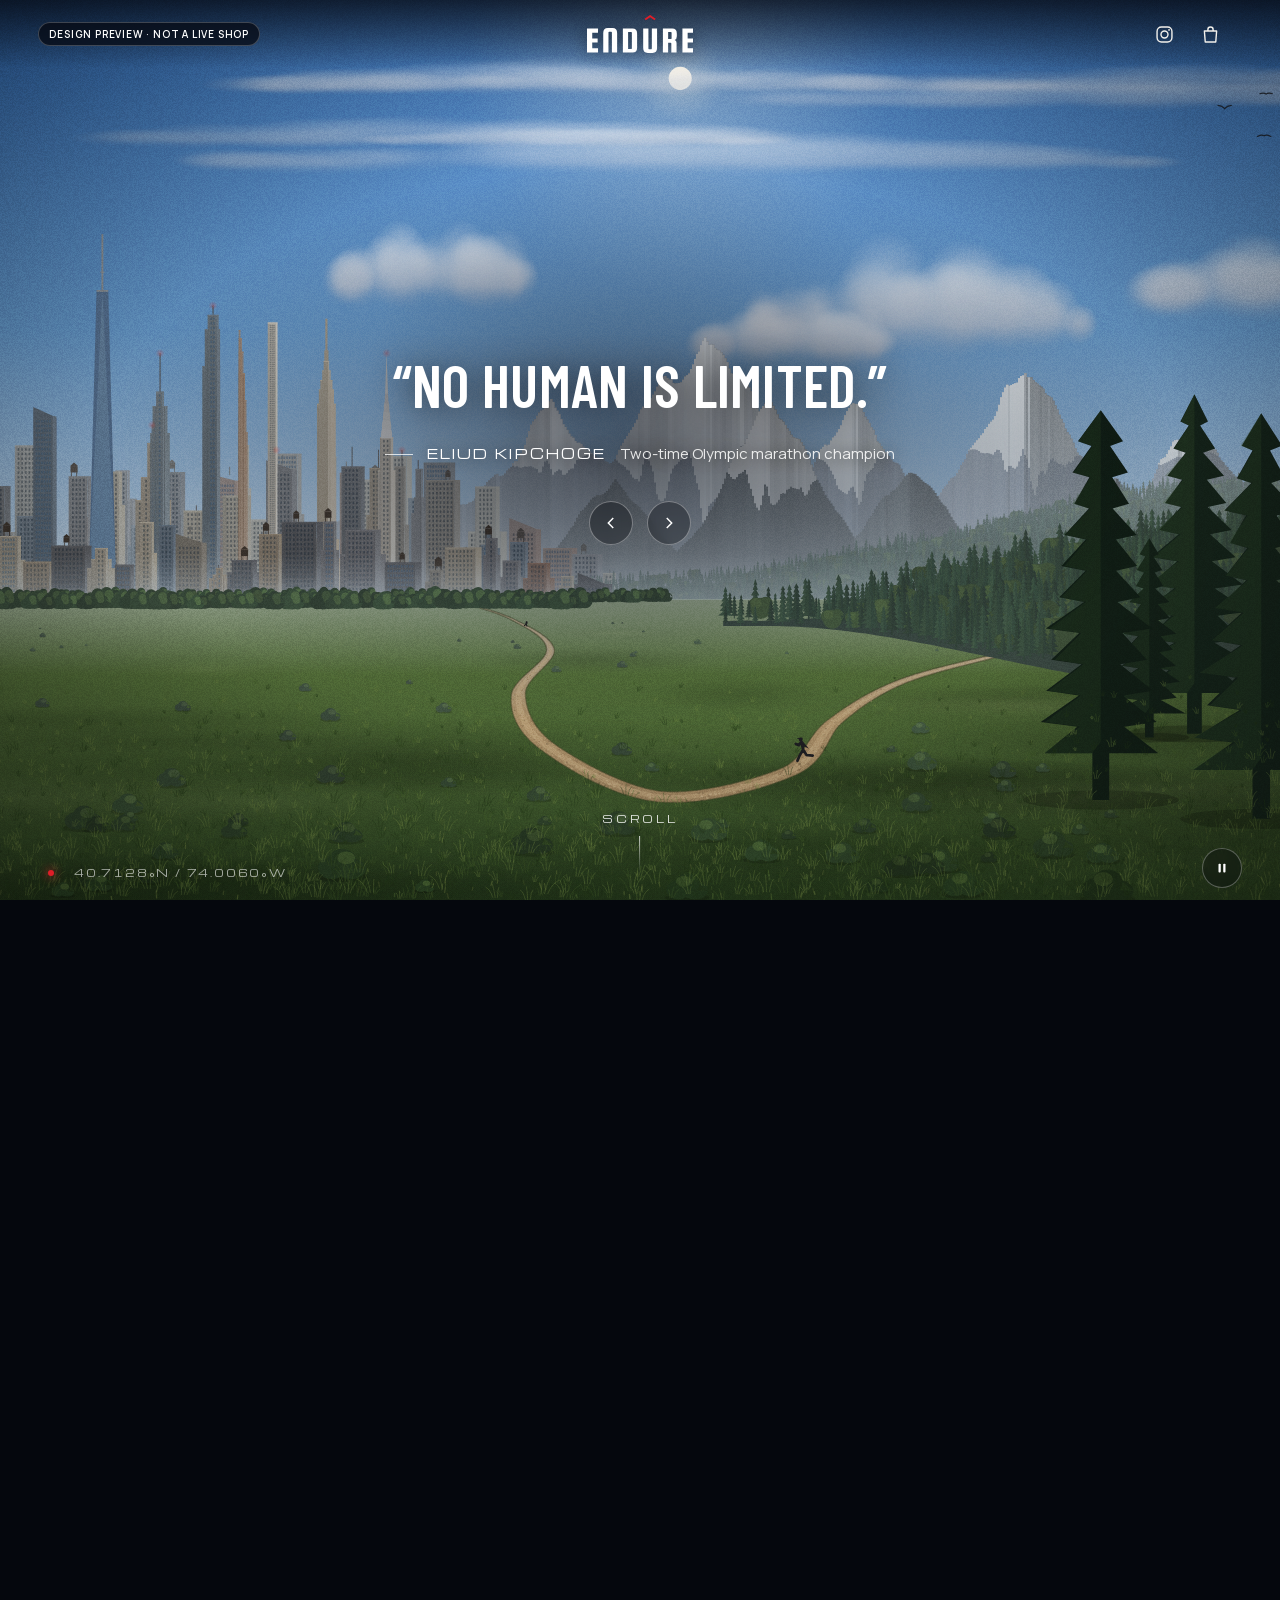
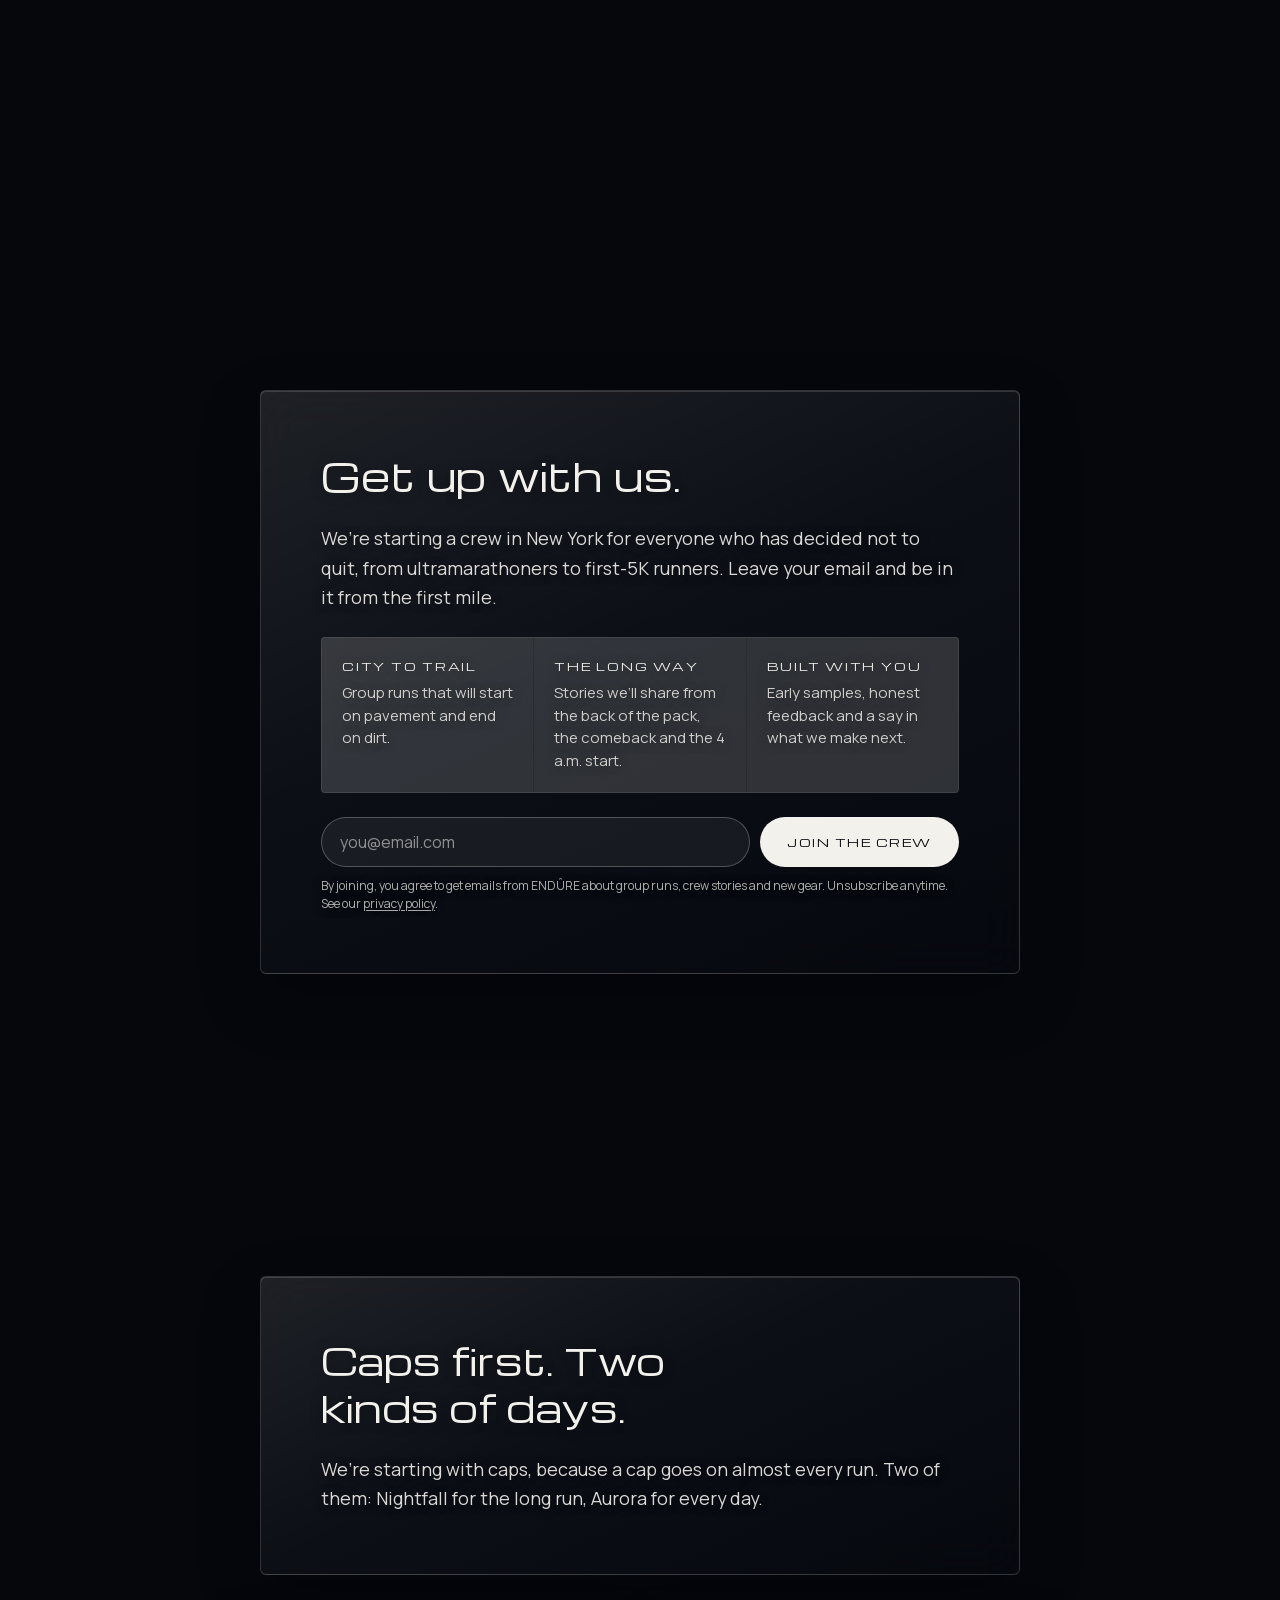
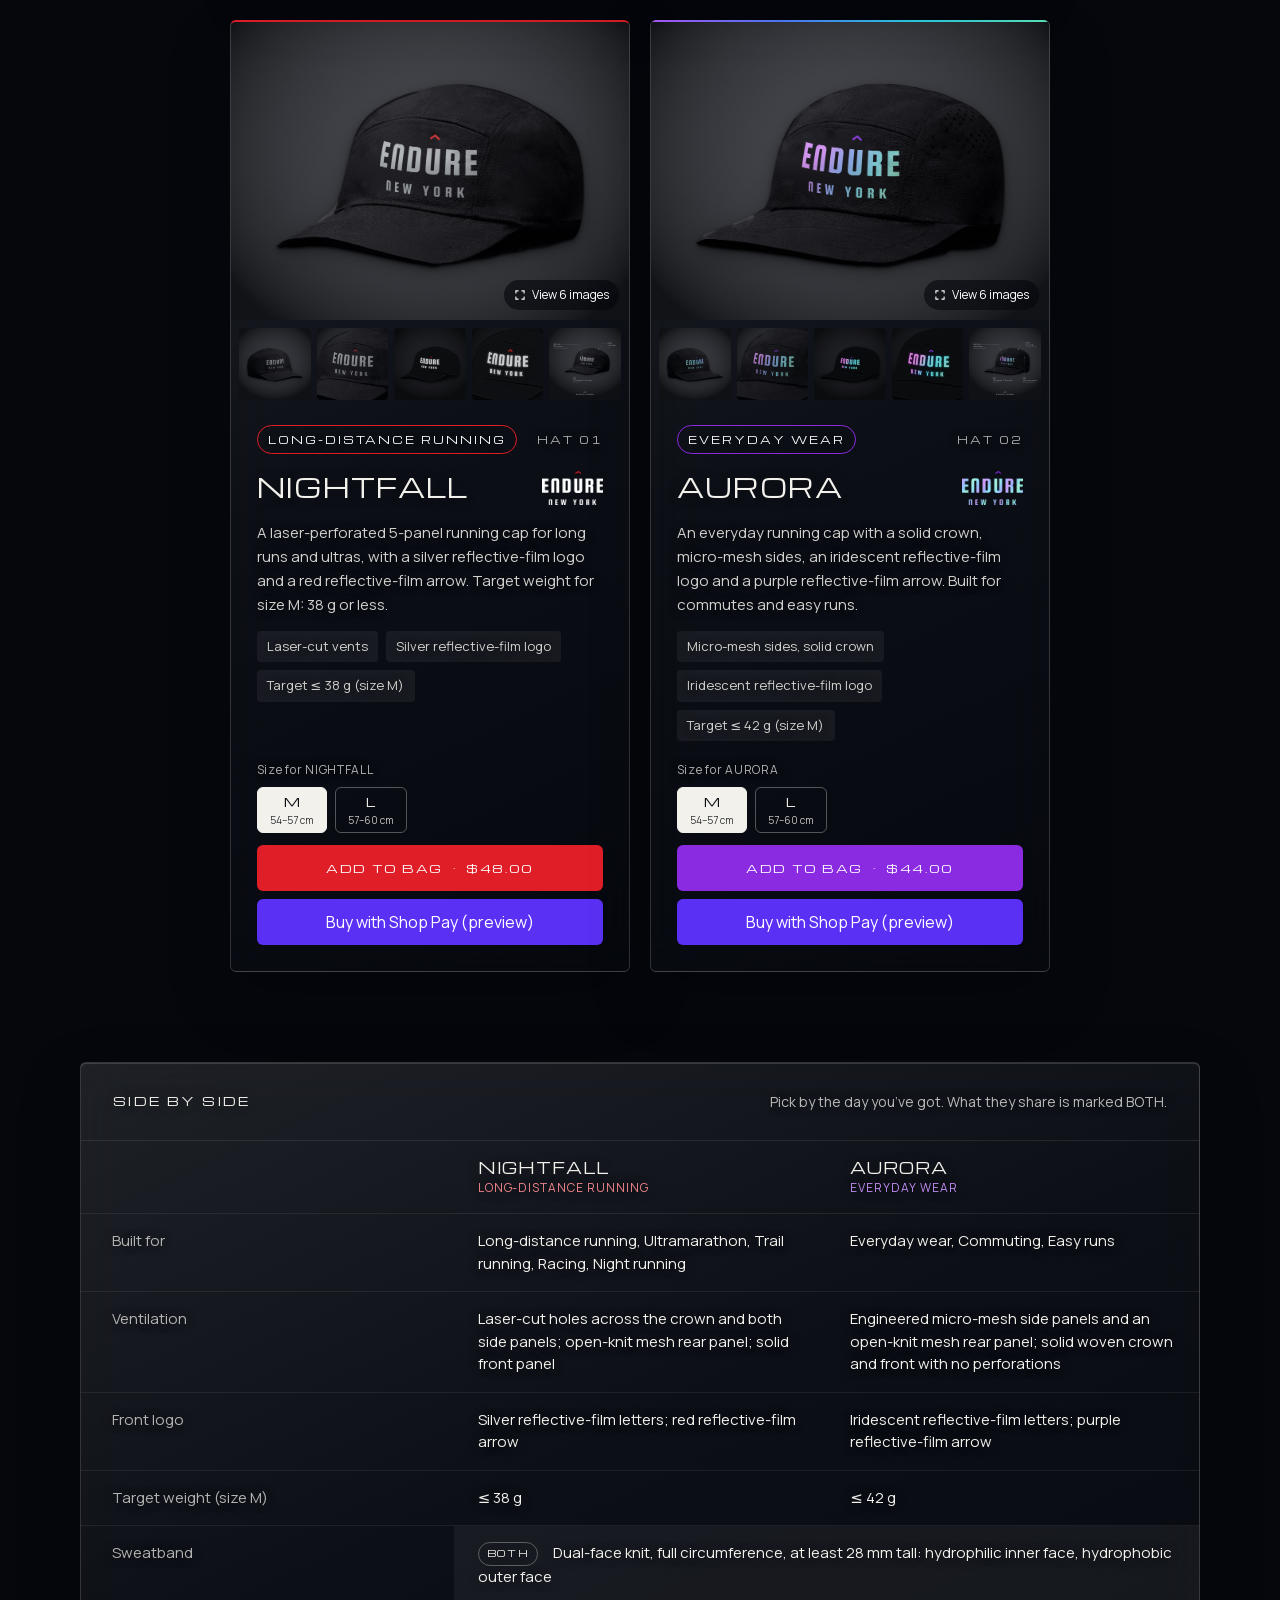
==== commit e9d327ad: "Preview from endureny@bb22e7f + uncommitted changes" ====
--- a/index.html
+++ b/index.html
@@ -527,19 +527,43 @@
   <div class="crawl__track">
     
 <p class="beat beat--lead" data-crawl-item >
-  <span class="beat__text">Every run has a moment where you want to stop.</span>
-</p>
-
-
-
-<p class="beat beat--normal" data-crawl-item >
-  <span class="beat__text">ENDÛRE is Endure Athletics, out of New York.</span>
+  <span class="beat__text">Mile 19, 5:12 a.m. The river’s still dark, and a quiet voice says stop.</span>
+</p>
+
+
+
+<p class="beat beat--whisper" data-crawl-item >
+  <span class="beat__text">Nobody’s watching. Nobody would blame you.</span>
+</p>
+
+
+
+<p class="beat beat--normal" data-crawl-item >
+  <span class="beat__text">You keep going anyway. Slower, but still going.</span>
 </p>
 
 
 
 <p class="beat beat--big" data-crawl-item >
-  <span class="beat__text">To endure is to stay.</span>
+  <span class="beat__text">The finish line was never the point. Staying in it is.</span>
+</p>
+
+
+
+<p class="beat beat--normal" data-crawl-item >
+  <span class="beat__text">There’s a word for that, and it’s our name. ENDÛRE: Endure Athletics, out of New York.</span>
+</p>
+
+
+
+<p class="beat beat--normal" data-crawl-item >
+  <span class="beat__text">You stay in it on the Williamsburg Bridge before sunrise, on a Hudson Valley trail at noon, along the river at midnight.</span>
+</p>
+
+
+
+<p class="beat beat--normal" data-crawl-item >
+  <span class="beat__text">Even the best reach a point where every mile costs something.</span>
 </p>
 
 
@@ -547,17 +571,17 @@
   <figure class="polaroid polaroid--vintage" style="--rot: -4deg;"><button type="button" class="polaroid__zoom" aria-haspopup="dialog" data-polaroid-zoom hidden>
         <span class="visually-hidden">Enlarge the photo: Courtney Dauwalter · UTMB 2019</span>
       </button>
-<div class="slot"><img src="/content/images/athletes/dauwalter.jpg" alt="Courtney Dauwalter at Ultra-Trail du Mont-Blanc 2019" width="1600" height="1600" loading="lazy" sizes="(min-width: 1180px) 250px, 46vw"></div>
+<div class="slot"><img src="/content/images/athletes/dauwalter.jpg" alt="Courtney Dauwalter at Ultra-Trail du Mont-Blanc 2019" width="720" height="720" loading="lazy" sizes="(min-width: 1180px) 250px, 46vw"></div>
 
     <figcaption>
-      <span class="polaroid__caption">Courtney Dauwalter · UTMB 2019</span><span class="polaroid__story">The first person to win Western States, Hardrock and UTMB in one year. She calls the hardest stretch of a race the “pain cave” and pictures herself chiseling it wider every time.</span><small class="polaroid__credit">Photo: <a href="https://commons.wikimedia.org/wiki/File:Courtney_Dauwalter_(2019).jpg">Heike Maria Seitz</a> / Wikimedia Commons, <a href="https://creativecommons.org/licenses/by-sa/4.0/">CC BY-SA 4.0</a>. Cropped and toned.</small></figcaption>
+      <span class="polaroid__caption">Courtney Dauwalter · UTMB 2019</span><span class="polaroid__story">The first person to win Western States, Hardrock and UTMB in one year. She calls the hardest stretch of a race the “pain cave” and pictures herself chiseling it wider every time.</span><small class="polaroid__credit">Photo: <a href="https://commons.wikimedia.org/wiki/File:Courtney_Dauwalter_(2019).jpg">Heike Maria Seitz</a> / Wikimedia Commons, <a href="https://creativecommons.org/licenses/by-sa/4.0/">CC BY-SA 4.0</a>. Cropped and toned; this version is also CC BY-SA 4.0.</small></figcaption>
   </figure>
 </div>
 
 
 
 <p class="beat beat--normal" data-crawl-item >
-  <span class="beat__text">The first person to win Western States, Hardrock and UTMB in one year. She calls the hardest stretch of a race the “pain cave” and pictures herself chiseling it wider every time.</span>
+  <span class="beat__text">Courtney Dauwalter calls the hardest stretch of a race the “pain cave.” She pictures herself chiseling it wider every time.</span>
 </p>
 
 
@@ -568,14 +592,14 @@
 <div class="slot"><img src="/content/images/athletes/kipchoge.jpg" alt="Eliud Kipchoge in the men's marathon at the Rio 2016 Olympics, 21 August 2016" width="1600" height="1600" loading="lazy" sizes="(min-width: 1180px) 250px, 46vw"></div>
 
     <figcaption>
-      <span class="polaroid__caption">Eliud Kipchoge · Rio 2016 Olympic marathon</span><span class="polaroid__story">A two-time Olympic marathon champion. He has written down every workout in a notebook since 2003, and keeps them all at home.</span><small class="polaroid__credit">Photo: <a href="https://commons.wikimedia.org/wiki/File:Flying_-_Os_tr%C3%AAs_primeiros_colocados_na_maratona_das_Olimp%C3%ADadas.jpg">Marco Aurélio Charret Brandt</a> / Wikimedia Commons, <a href="https://creativecommons.org/licenses/by-sa/4.0/">CC BY-SA 4.0</a>. Cropped and toned.</small></figcaption>
+      <span class="polaroid__caption">Eliud Kipchoge · Rio 2016 Olympic marathon</span><span class="polaroid__story">A two-time Olympic marathon champion. He has written down every workout in a notebook since 2003, and keeps them all at home.</span><small class="polaroid__credit">Photo: <a href="https://commons.wikimedia.org/wiki/File:Flying_-_Os_tr%C3%AAs_primeiros_colocados_na_maratona_das_Olimp%C3%ADadas.jpg">Marco Aurélio Charret Brandt</a> / Wikimedia Commons, <a href="https://creativecommons.org/licenses/by-sa/4.0/">CC BY-SA 4.0</a>. Cropped and toned; this version is also CC BY-SA 4.0.</small></figcaption>
   </figure>
 </div>
 
 
 
 <p class="beat beat--normal" data-crawl-item >
-  <span class="beat__text">A two-time Olympic marathon champion. He has written down every workout in a notebook since 2003, and keeps them all at home.</span>
+  <span class="beat__text">Eliud Kipchoge, two-time Olympic marathon champion, has written down every workout in a notebook since 2003, and keeps them all at home.</span>
 </p>
 
 
@@ -586,47 +610,123 @@
 <div class="slot"><img src="/content/images/athletes/mcfadden.jpg" alt="Tatyana McFadden racing in a wheelchair at the 2014 London Marathon" width="1600" height="1600" loading="lazy" sizes="(min-width: 1180px) 250px, 46vw"></div>
 
     <figcaption>
-      <span class="polaroid__caption">Tatyana McFadden · London Marathon 2014</span><span class="polaroid__story">Won the women’s wheelchair races in Boston, London, Chicago and New York in one year, then did it again for the next three: 16 majors in a row.</span><small class="polaroid__credit">Photo: <a href="https://commons.wikimedia.org/wiki/File:London_Marathon_2014_-_Wheelchair_(67).jpg">Katie Chan</a> / Wikimedia Commons, <a href="https://creativecommons.org/licenses/by-sa/4.0/">CC BY-SA 4.0</a>. Cropped and toned.</small></figcaption>
+      <span class="polaroid__caption">Tatyana McFadden · London Marathon 2014</span><span class="polaroid__story">Won the women’s wheelchair races in Boston, London, Chicago and New York in one year, then did it again for the next three: 16 majors in a row.</span><small class="polaroid__credit">Photo: <a href="https://commons.wikimedia.org/wiki/File:London_Marathon_2014_-_Wheelchair_(67).jpg">Katie Chan</a> / Wikimedia Commons, <a href="https://creativecommons.org/licenses/by-sa/4.0/">CC BY-SA 4.0</a>. Cropped and toned; this version is also CC BY-SA 4.0.</small></figcaption>
   </figure>
 </div>
 
 
 
 <p class="beat beat--normal" data-crawl-item >
-  <span class="beat__text">Won the women’s wheelchair races in Boston, London, Chicago and New York in one year, then did it again for the next three: 16 majors in a row.</span>
+  <span class="beat__text">Tatyana McFadden won the women’s wheelchair races in Boston, London, Chicago and New York four years straight. Sixteen majors in a row.</span>
 </p>
 
 
 <div class="polaroid-slot polaroid-slot--right" data-crawl-item >
-  <figure class="polaroid polaroid--vintage" style="--rot: 4deg;">
-<div class="slot slot--empty"><span class="slot__label">Ted Corbitt: black-and-white photo</span></div>
+  <figure class="polaroid polaroid--vintage" style="--rot: 4deg;"><button type="button" class="polaroid__zoom" aria-haspopup="dialog" data-polaroid-zoom hidden>
+        <span class="visually-hidden">Enlarge the photo: Ted Corbitt · University of Cincinnati, 1942</span>
+      </button>
+<div class="slot"><img src="/content/images/athletes/corbitt.jpg" alt="Ted Corbitt in The Cincinnatian, the University of Cincinnati yearbook, 1942" width="332" height="332" loading="lazy" sizes="(min-width: 1180px) 250px, 46vw"></div>
 
     <figcaption>
-      <span class="polaroid__caption">Ted Corbitt</span><span class="polaroid__story">The first Black American to run the Olympic marathon for the U.S., and the founding president of New York Road Runners. At 82 he walked 303 miles in six days around a one-mile loop on Wards Island.</span></figcaption>
+      <span class="polaroid__caption">Ted Corbitt · University of Cincinnati, 1942</span><span class="polaroid__story">The first Black American to run the Olympic marathon for the U.S., and the founding president of New York Road Runners. At 82 he walked 303 miles in six days around a one-mile loop on Wards Island.</span><small class="polaroid__credit">Photo: <a href="https://archive.org/details/cincinnatian1942univ/page/n56/mode/1up">The Cincinnatian, 1942 (University of Cincinnati yearbook)</a> / Internet Archive, <a href="https://commons.wikimedia.org/wiki/Template:PD-US-no_notice">Public domain</a>. Cropped and toned.</small></figcaption>
   </figure>
 </div>
 
 
 
 <p class="beat beat--normal" data-crawl-item >
-  <span class="beat__text">The first Black American to run the Olympic marathon for the U.S., and the founding president of New York Road Runners. At 82 he walked 303 miles in six days around a one-mile loop on Wards Island.</span>
+  <span class="beat__text">At 82, Ted Corbitt, founding president of New York Road Runners, walked 303 miles in six days. Around a one-mile loop on Wards Island.</span>
+</p>
+
+
+
+<p class="beat beat--note" data-crawl-item >
+  <span class="beat__text">Named with admiration. None of these athletes endorses or is affiliated with ENDÛRE.</span>
+</p>
+
+
+
+<p class="beat beat--normal" data-crawl-item >
+  <span class="beat__text">You won’t run their races. That point will find you anyway, on your own loop, at your own pace.</span>
+</p>
+
+
+
+<p class="beat beat--normal" data-crawl-item >
+  <span class="beat__text">Maybe it’s mile 3 of your first 5K. Maybe it’s mile 62 at 2:14 in the morning.</span>
 </p>
 
 
 
 <p class="beat beat--whisper" data-crawl-item >
-  <span class="beat__text">That point will find you anyway.</span>
+  <span class="beat__text">Most days, you meet it alone.</span>
+</p>
+
+
+
+<p class="beat beat--normal" data-crawl-item >
+  <span class="beat__text">So we’re starting a crew for the part that hurts.</span>
 </p>
 
 
 
 <p class="beat beat--big" data-crawl-item >
-  <span class="beat__text">Keep getting up.</span>
-</p>
-
-
-
-  </div><p class="crawl__note">Named with admiration. None of these athletes endorses or is affiliated with ENDÛRE.</p><dialog class="polaroid-zoom" aria-label="Enlarged photo" data-polaroid-dialog>
+  <span class="beat__text">For the ones who keep getting up.</span>
+</p>
+
+
+
+<p class="beat beat--normal" data-crawl-item >
+  <span class="beat__text">For the ultramarathoner and the trail runner, mud to the knees. For the first-timer in Prospect Park, half grinning, half wrecked.</span>
+</p>
+
+
+
+<p class="beat beat--normal" data-crawl-item >
+  <span class="beat__text">For the marathoner on the Queensboro at first light. For the one stretching by the East River, straight off a night shift.</span>
+</p>
+
+
+
+<p class="beat beat--normal" data-crawl-item >
+  <span class="beat__text">And everyone on the long way back, from an injury, a bad year, a race you didn’t finish.</span>
+</p>
+
+
+
+<p class="beat beat--big" data-crawl-item >
+  <span class="beat__text">Every pace counts. Every comeback counts more.</span>
+</p>
+
+
+
+<p class="beat beat--normal" data-crawl-item >
+  <span class="beat__text">Slow is fine. Stopping to breathe is fine.</span>
+</p>
+
+
+
+<p class="beat beat--normal" data-crawl-item >
+  <span class="beat__text">We’ll wait at the top of the hill for the last one up. Miss a month, and you’ll still be in.</span>
+</p>
+
+
+
+<p class="beat beat--big" data-crawl-item >
+  <span class="beat__text">Next time it’s mile 19 and that voice says stop, you’ll know you’re not the only one still going.</span>
+</p>
+
+
+
+<p class="beat beat--normal" data-crawl-item >
+  <span class="beat__text">The first run hasn’t happened yet. Be there for it.</span>
+</p>
+
+
+
+  </div>
+
+  <dialog class="polaroid-zoom" aria-label="Enlarged photo" data-polaroid-dialog>
     <button type="button" class="icon-button polaroid-zoom__close" data-close autofocus>
       <span class="visually-hidden">Close</span><svg xmlns="http://www.w3.org/2000/svg" viewBox="0 0 24 24" fill="none" stroke="currentColor" stroke-width="1.6" stroke-linecap="round" aria-hidden="true" focusable="false"><path d="M6 6l12 12M18 6 6 18"/></svg>
 </button>
@@ -640,11 +740,11 @@
 <section id="shopify-section-template--preview__crew" class="shopify-section section section--panel">
 <div class="panel glass panel--narrow">
   
-<h2 class="h2" >For the ones who keep getting up.</h2>
-
-
-
-<div class="rte lede lede--lead" ><p>We’re building a crew for the part that hurts: ultramarathoners and first-5K runners, marathoners and trail runners, the people out before dawn, the ones running after a night shift and anyone on a comeback. Nobody gets dropped. Miss a month and you’re still in.</p></div>
+<h2 class="h2" >Get up with us.</h2>
+
+
+
+<div class="rte lede lede--lead" ><p>We’re starting a crew in New York for everyone who has decided not to quit, from ultramarathoners to first-5K runners. Leave your email and be in it from the first mile.</p></div>
 
 
 
@@ -652,20 +752,20 @@
   
 <div class="pillar" role="listitem" >
   <span class="pillar__title">City to trail</span>
-  <span class="pillar__body">Group runs that start on pavement and end on dirt.</span>
+  <span class="pillar__body">Group runs that will start on pavement and end on dirt.</span>
 </div>
 
 
 
 <div class="pillar" role="listitem" >
-  <span class="pillar__title">Crew stories</span>
-  <span class="pillar__body">The first finish, the DNF, the long way back, in the runners’ own words.</span>
+  <span class="pillar__title">The long way</span>
+  <span class="pillar__body">Stories we’ll share from the back of the pack, the comeback and the 4 a.m. start.</span>
 </div>
 
 
 
 <div class="pillar" role="listitem" >
-  <span class="pillar__title">Built with the crew</span>
+  <span class="pillar__title">Built with you</span>
   <span class="pillar__body">Early samples, honest feedback and a say in what we make next.</span>
 </div>
 
@@ -698,7 +798,7 @@
 
 </section>
 <section id="shopify-section-template--preview__caps" class="shopify-section section section--caps">
-<div class="caps"><div class="panel glass caps__intro"><h2 class="h2">Caps first. Two kinds of days.</h2><div class="lede rte"><p>We started with caps because a cap goes on almost every run, whatever the weather, and on most days in between. It’s also small enough to get every detail right before we make anything else.</p><p>So there are two. Nightfall is for the long run: race mornings, the 20-miler, the miles after dark. Aurora is for every day: the commute, the easy four, the walk home.</p></div></div><div class="caps__grid">
+<div class="caps"><div class="panel glass caps__intro"><h2 class="h2">Caps first. Two kinds of days.</h2><div class="lede rte"><p>We’re starting with caps, because a cap goes on almost every run. Two of them: Nightfall for the long run, Aurora for every day.</p></div></div><div class="caps__grid">
     <product-view
   class="cap-card glass cap-card--accent"
   style="--accent: #E01E28;"
@@ -838,7 +938,7 @@
     <div class="cap-card__body">
       <div class="cap-card__meta"><span class="tag">Long-distance running</span><span class="cap-card__num">Hat 01</span></div>
       <div class="cap-card__title">
-        <h3><a href="/products/nightfall">NIGHTFALL</a></h3><img src="/content/brand/web/nightfall-logo.png" alt="" width="1200" height="670" loading="lazy" class="cap-card__logo" sizes="96px"></div><p class="cap-card__desc">A laser-perforated 5-panel running cap for long runs and ultras, with a silver reflective-film logo and a red reflective-film arrow. Target weight for size M: 38 g or less.</p><ul class="chips" role="list"><li>Laser-cut vents</li><li>Silver reflective-film logo</li><li>Target ≤ 38 g (size M)</li></ul><div class="cap-buy" >
+        <h3><a href="/products/nightfall">NIGHTFALL</a></h3><img src="/content/brand/web/nightfall-logo.png" alt="" width="1200" height="669" loading="lazy" class="cap-card__logo" sizes="96px"></div><p class="cap-card__desc">A laser-perforated 5-panel running cap for long runs and ultras, with a silver reflective-film logo and a red reflective-film arrow. Target weight for size M: 38 g or less.</p><ul class="chips" role="list"><li>Laser-cut vents</li><li>Silver reflective-film logo</li><li>Target ≤ 38 g (size M)</li></ul><div class="cap-buy" >
   <buy-form class="buy-form" data-product-id="1000"><form method="post" action="/cart/add" accept-charset="UTF-8" id="BuyForm-card-1000" class="buy-form__form" novalidate="novalidate" data-buy-form=""><input type="hidden" name="form_type" value="product"><fieldset class="size-picker">
         <legend class="size-picker__legend">Size for NIGHTFALL</legend>
         <div class="size-picker__options"><input
@@ -1026,7 +1126,7 @@
     <div class="cap-card__body">
       <div class="cap-card__meta"><span class="tag">Everyday wear</span><span class="cap-card__num">Hat 02</span></div>
       <div class="cap-card__title">
-        <h3><a href="/products/aurora">AURORA</a></h3><img src="/content/brand/web/aurora-logo.png" alt="" width="1200" height="670" loading="lazy" class="cap-card__logo" sizes="96px"></div><p class="cap-card__desc">An everyday running cap with a solid crown, micro-mesh sides, an iridescent reflective-film logo and a purple reflective-film arrow. Built for commutes and easy runs.</p><ul class="chips" role="list"><li>Micro-mesh sides, solid crown</li><li>Iridescent reflective-film logo</li><li>Target ≤ 42 g (size M)</li></ul><div class="cap-buy" >
+        <h3><a href="/products/aurora">AURORA</a></h3><img src="/content/brand/web/aurora-logo.png" alt="" width="1200" height="669" loading="lazy" class="cap-card__logo" sizes="96px"></div><p class="cap-card__desc">An everyday running cap with a solid crown, micro-mesh sides, an iridescent reflective-film logo and a purple reflective-film arrow. Built for commutes and easy runs.</p><ul class="chips" role="list"><li>Micro-mesh sides, solid crown</li><li>Iridescent reflective-film logo</li><li>Target ≤ 42 g (size M)</li></ul><div class="cap-buy" >
   <buy-form class="buy-form" data-product-id="2000"><form method="post" action="/cart/add" accept-charset="UTF-8" id="BuyForm-card-2000" class="buy-form__form" novalidate="novalidate" data-buy-form=""><input type="hidden" name="form_type" value="product"><fieldset class="size-picker">
         <legend class="size-picker__legend">Size for AURORA</legend>
         <div class="size-picker__options"><input
--- a/assets/theme.css
+++ b/assets/theme.css
@@ -106,7 +106,8 @@
   will-change: transform, opacity;
 }
 
-.crawl__note { max-width: 760px; margin: 4vh auto 0; text-align: center; font-size: 12px; line-height: 1.5; color: var(--paper-70); text-shadow: 0 1px 10px rgb(0 0 0 / .6); }
+.beat--note { min-height: 18vh; }
+.beat--note .beat__text { font-size: 13px; font-weight: 500; line-height: 1.5; letter-spacing: 0; color: var(--paper-80); text-shadow: 0 1px 10px rgb(0 0 0 / .7); }
 
 /* Polaroids between beats on phones; beside the next beat on wide screens. */
 .polaroid-slot { display: flex; align-items: flex-start; justify-content: center; width: 100%; padding: 2vh 6%; }
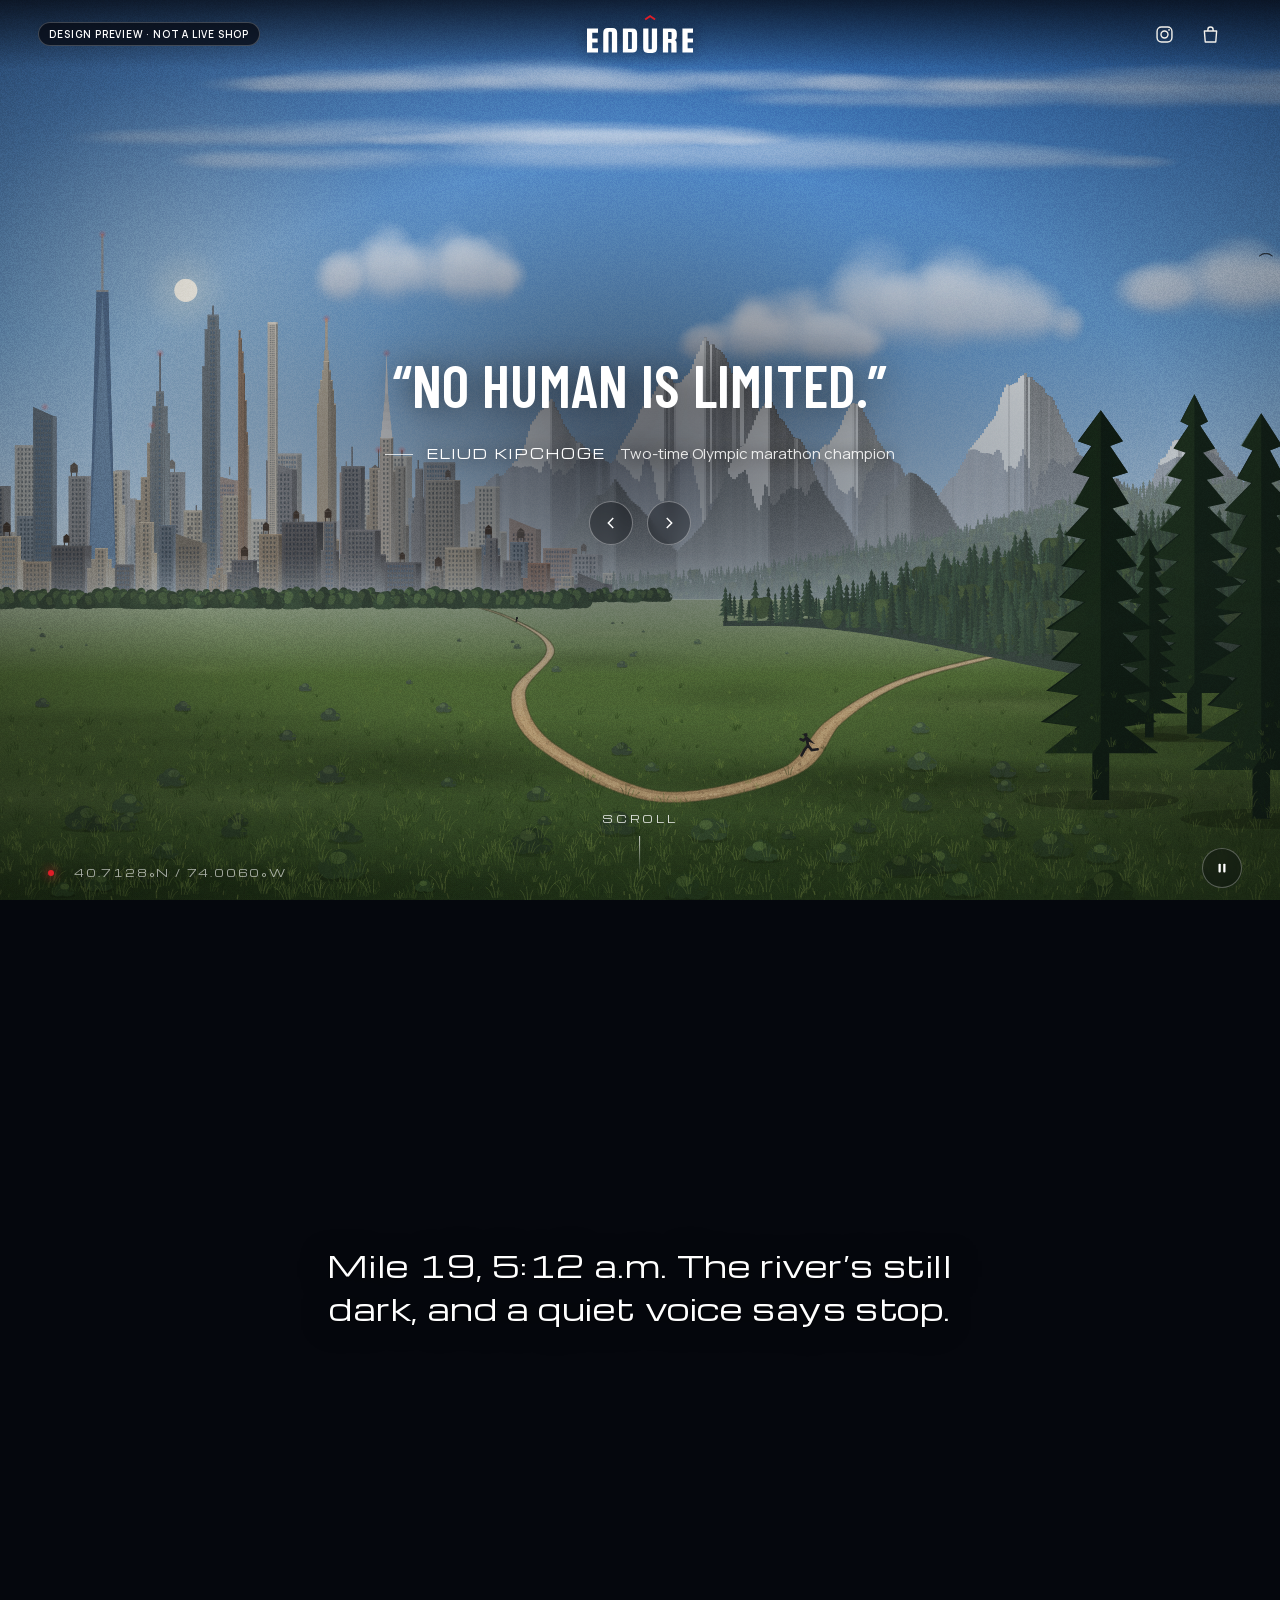
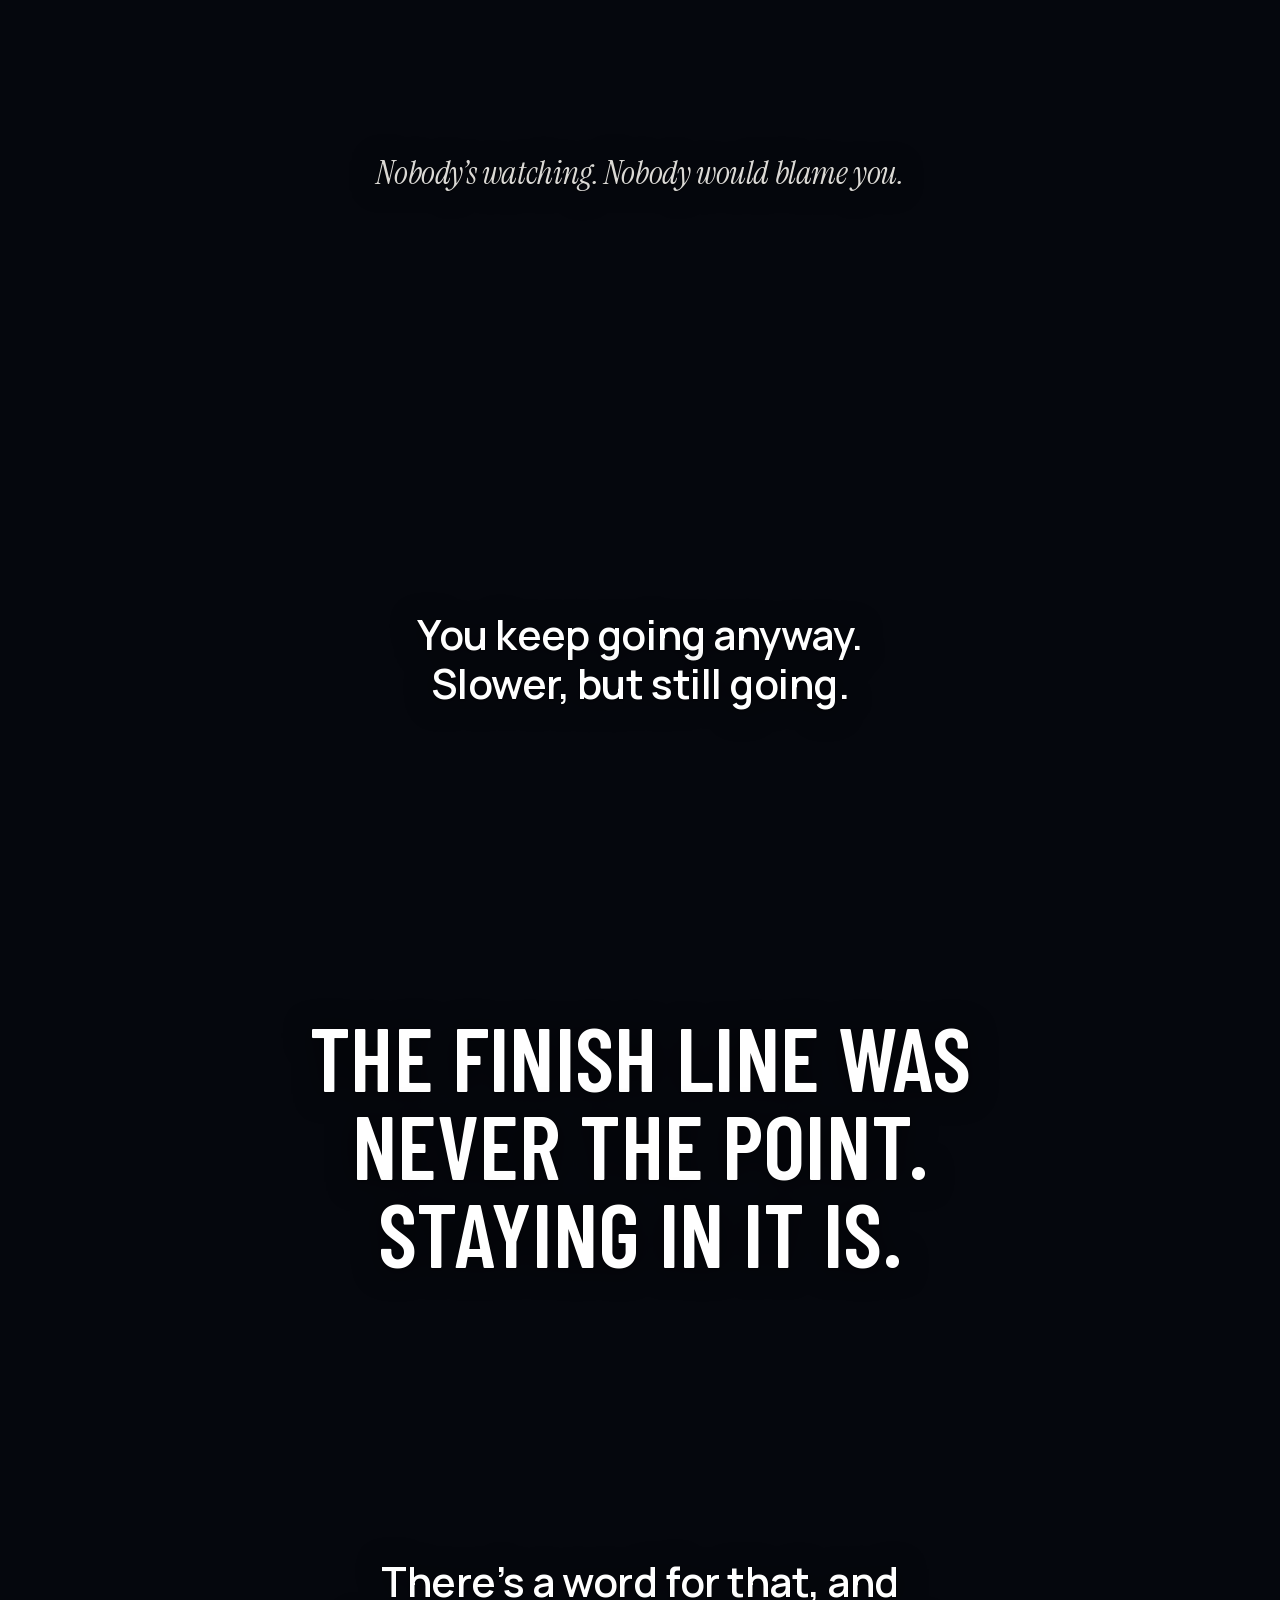
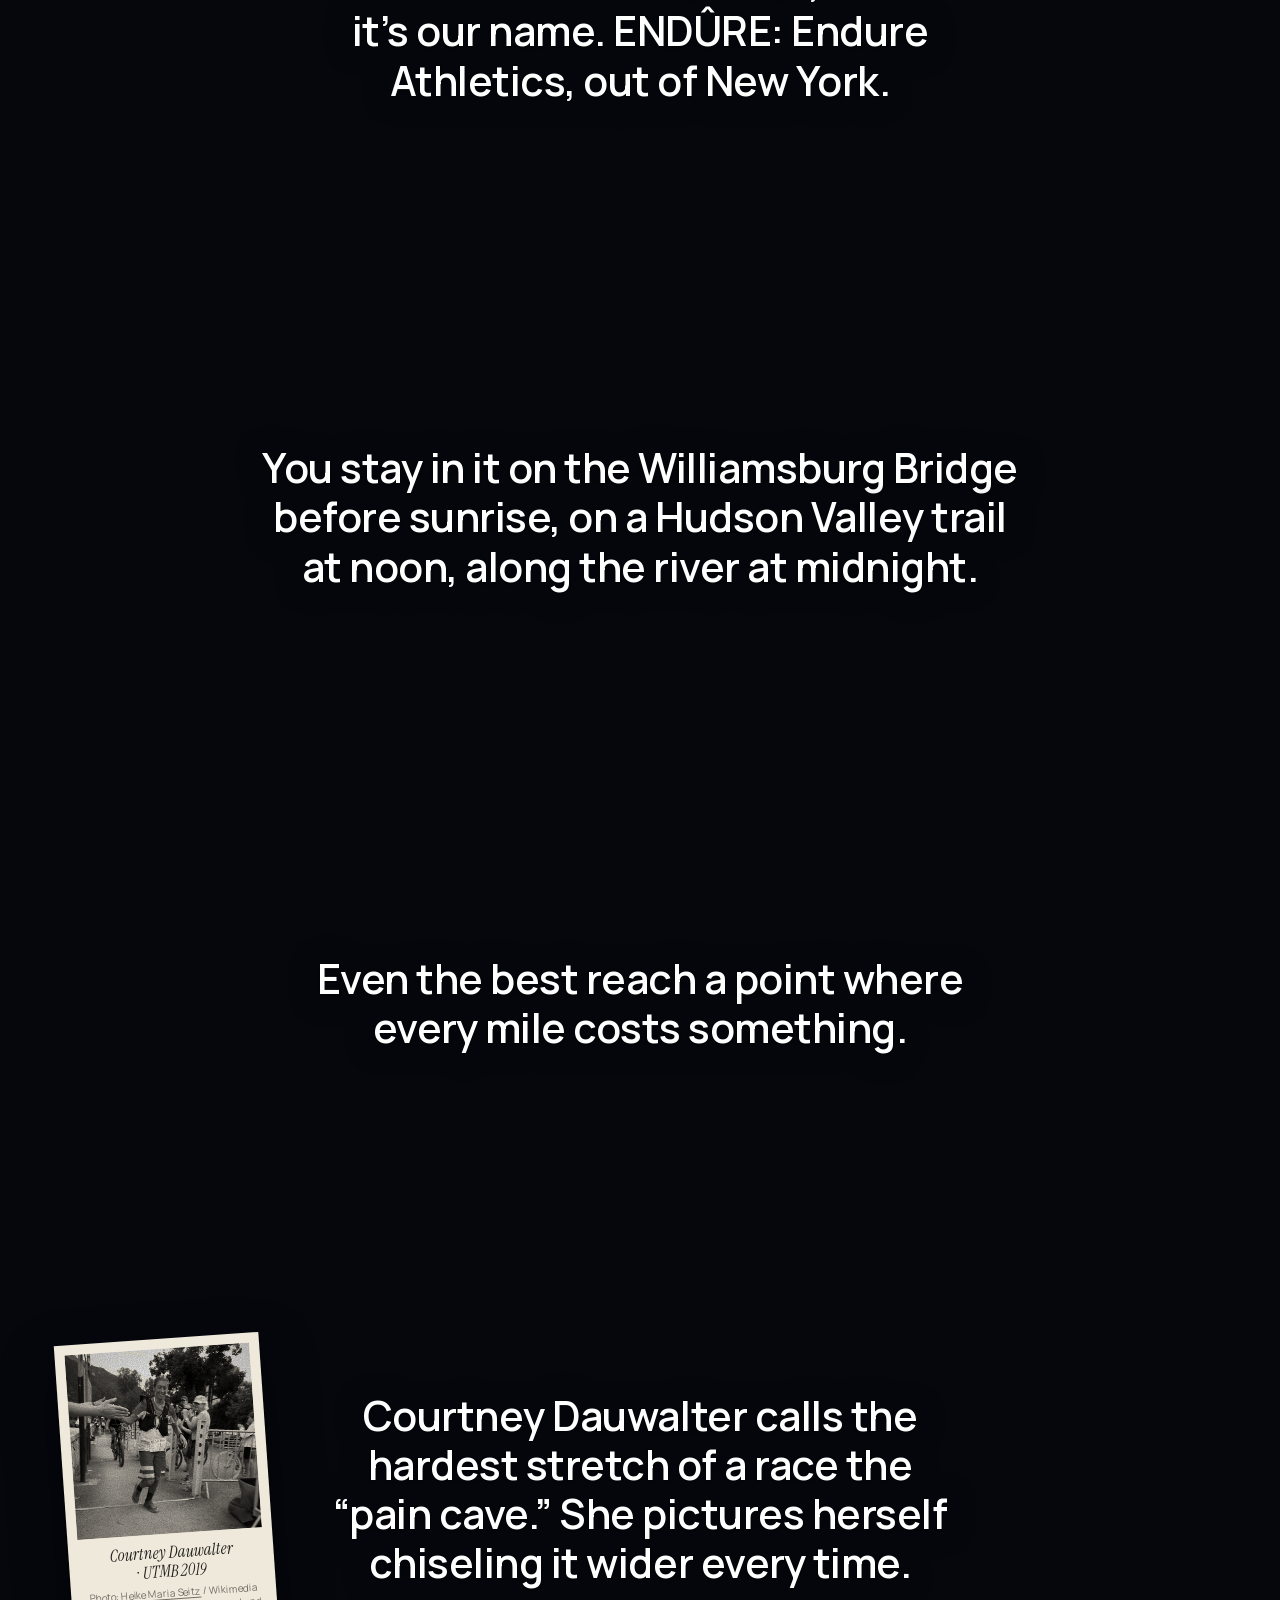
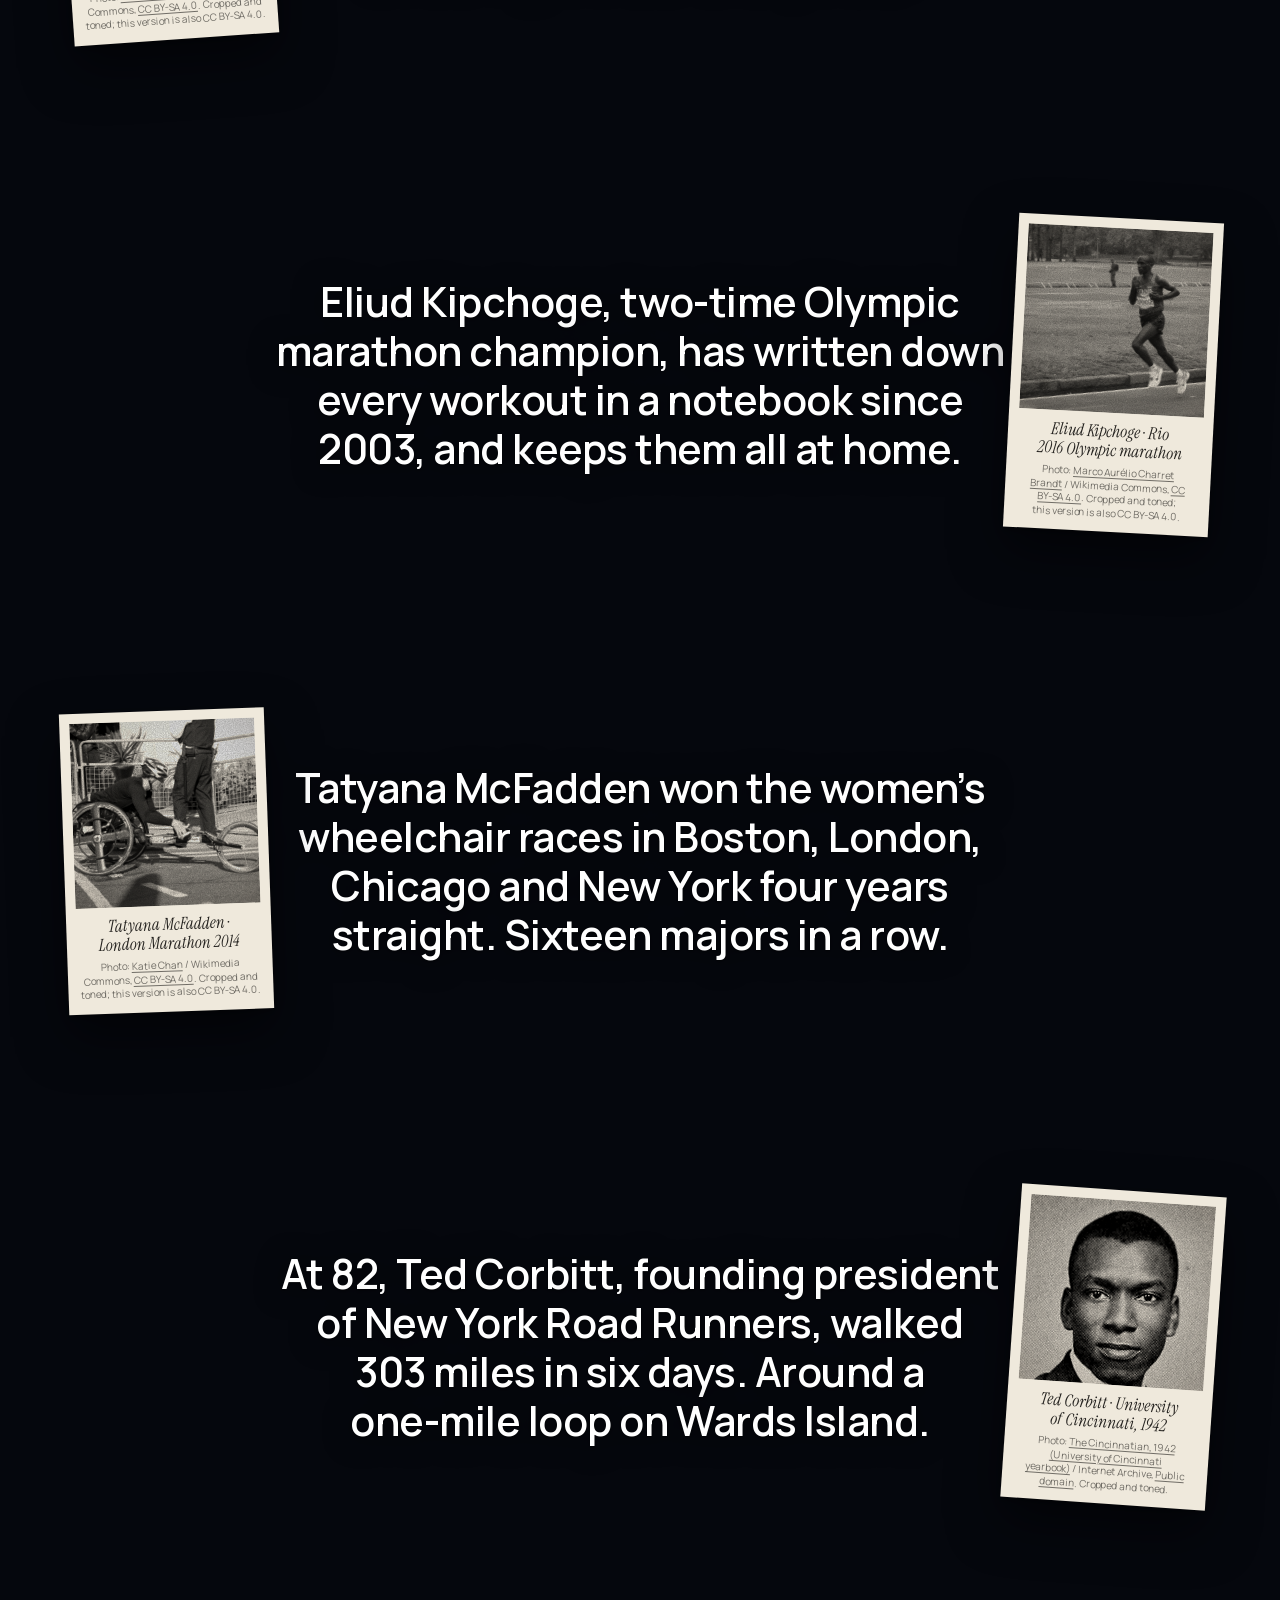
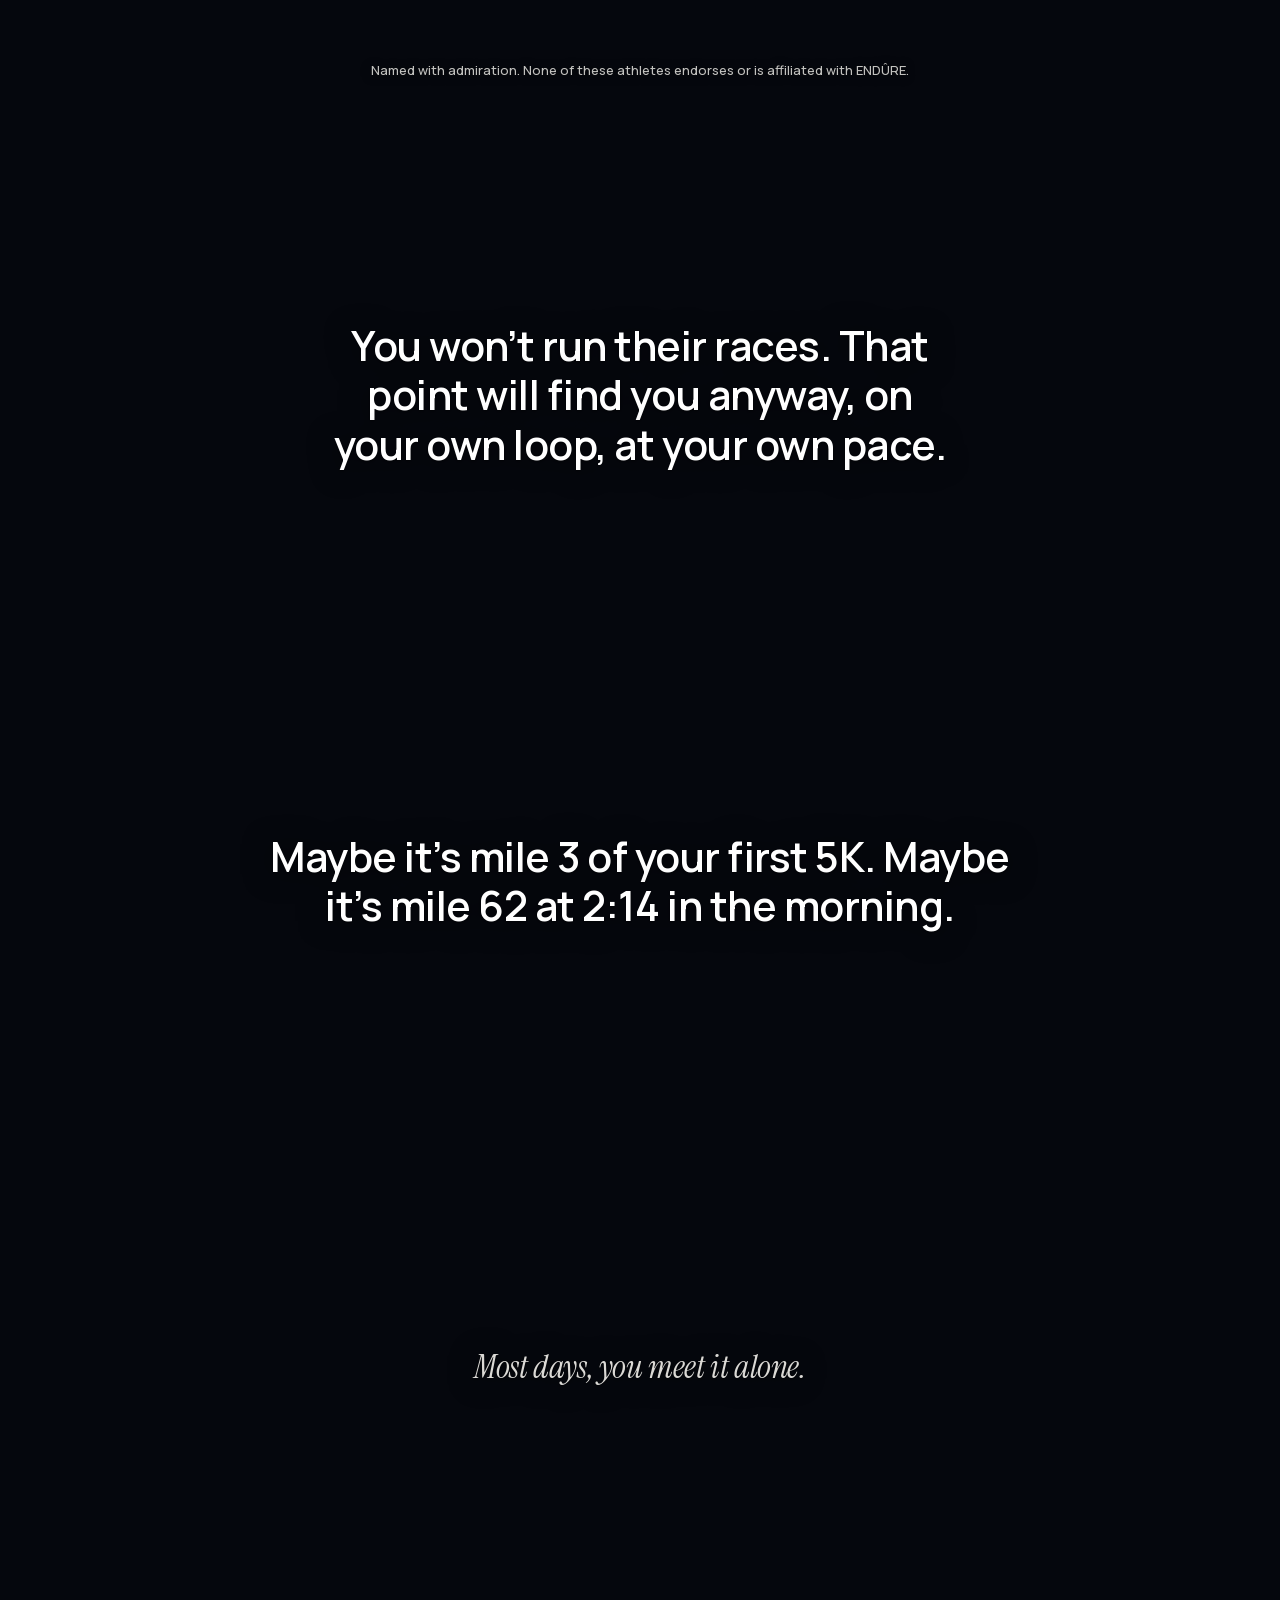
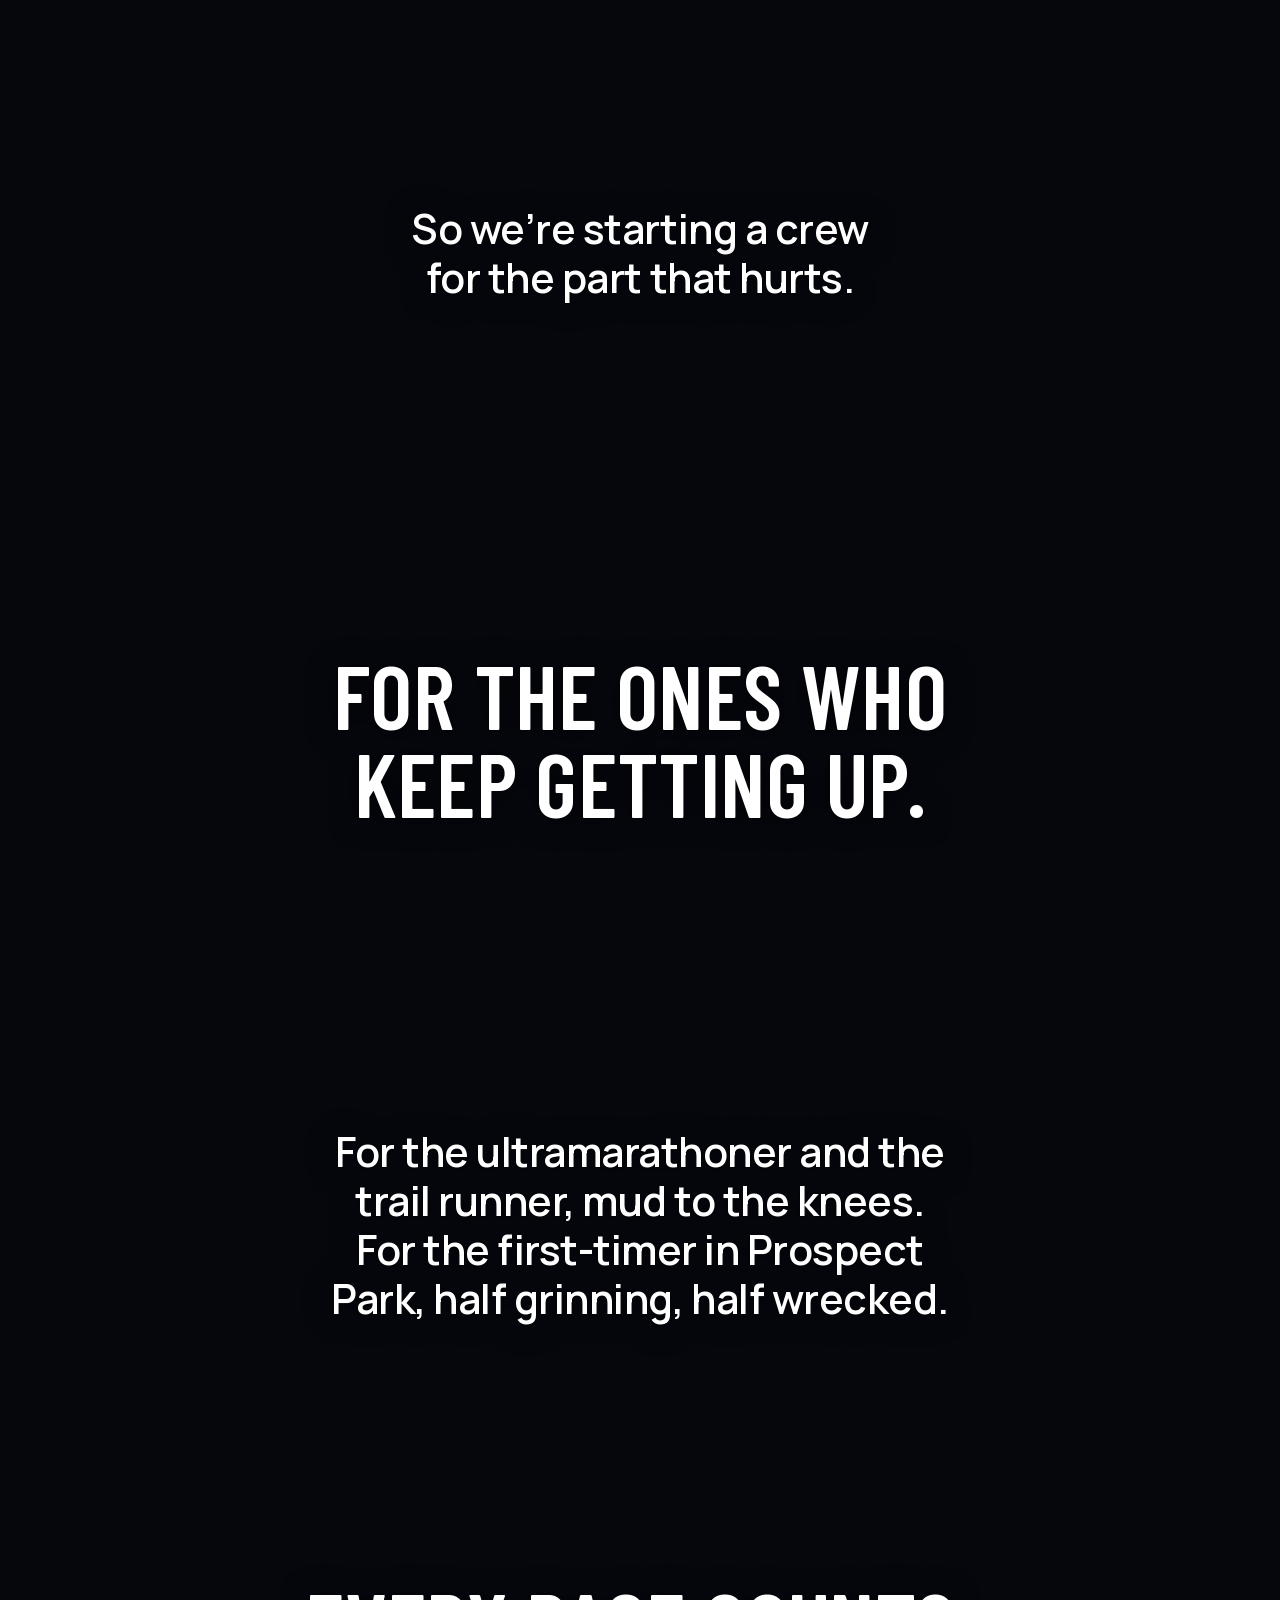
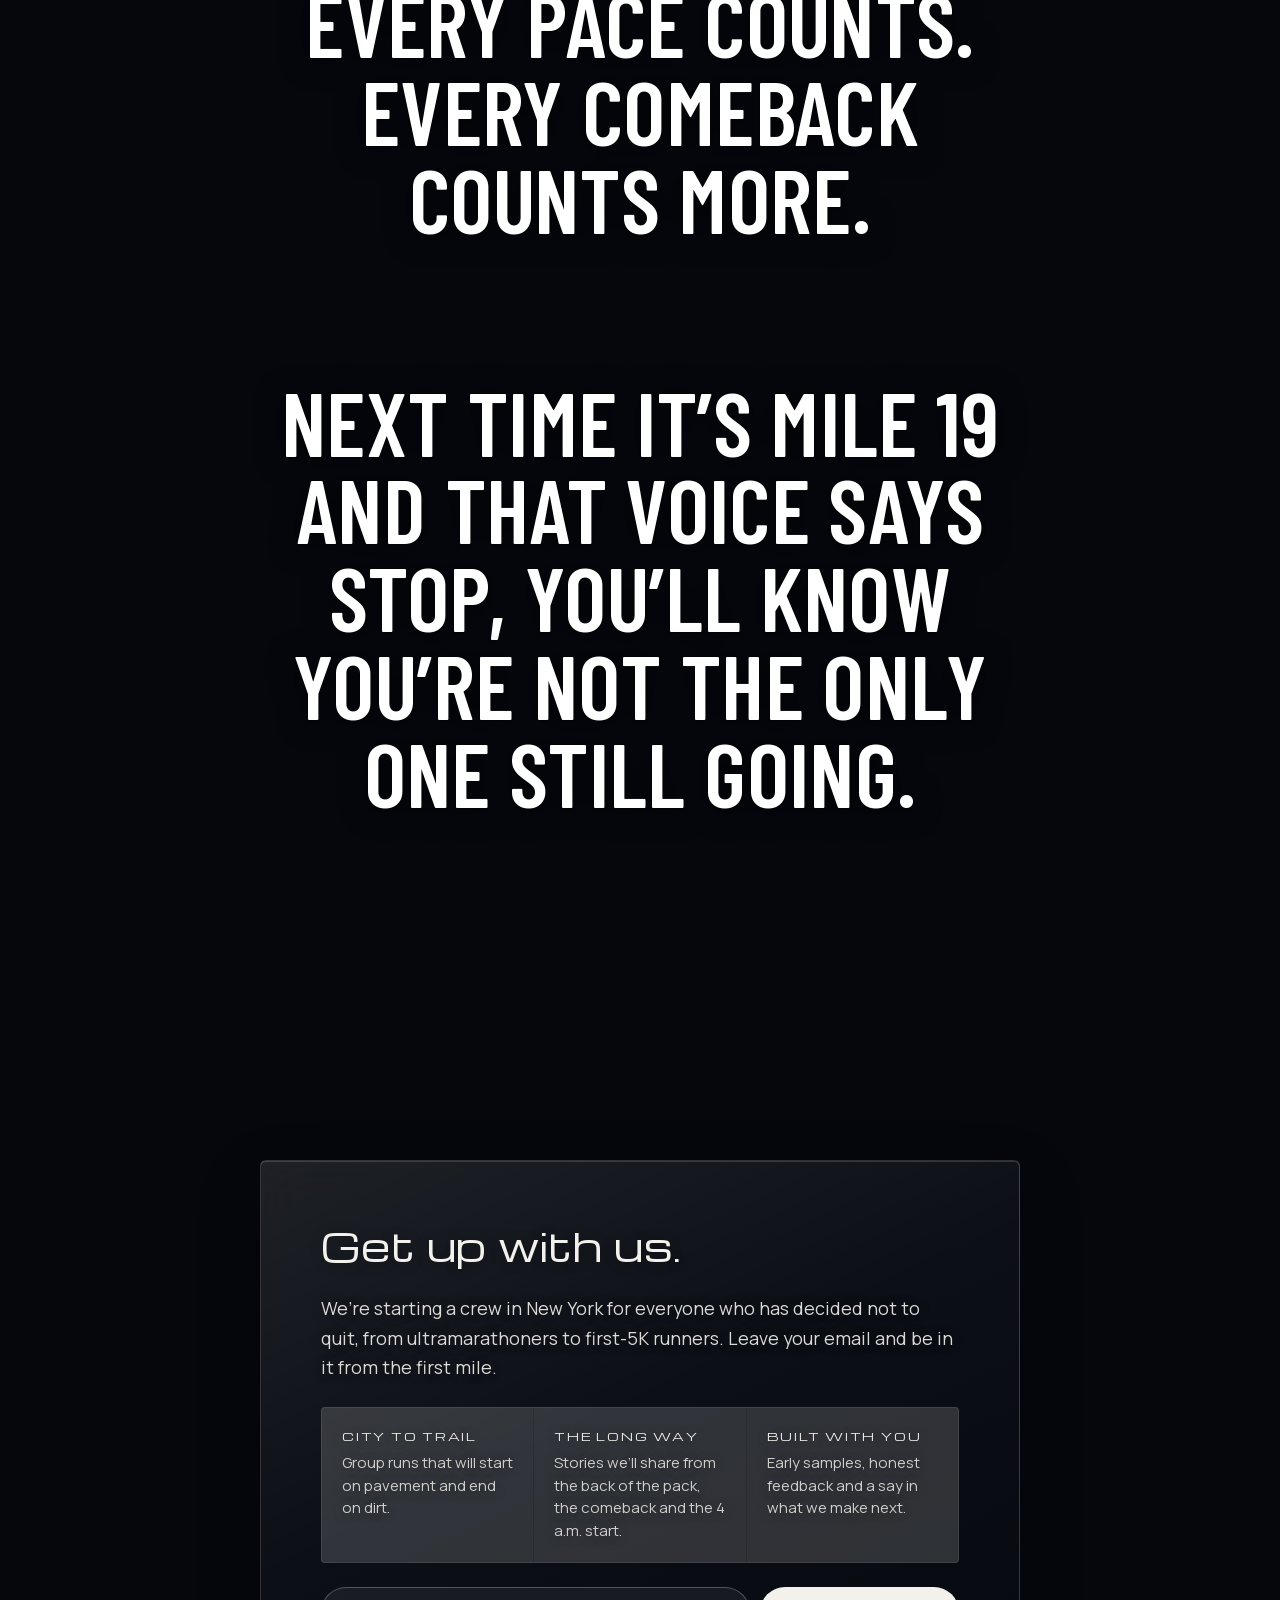
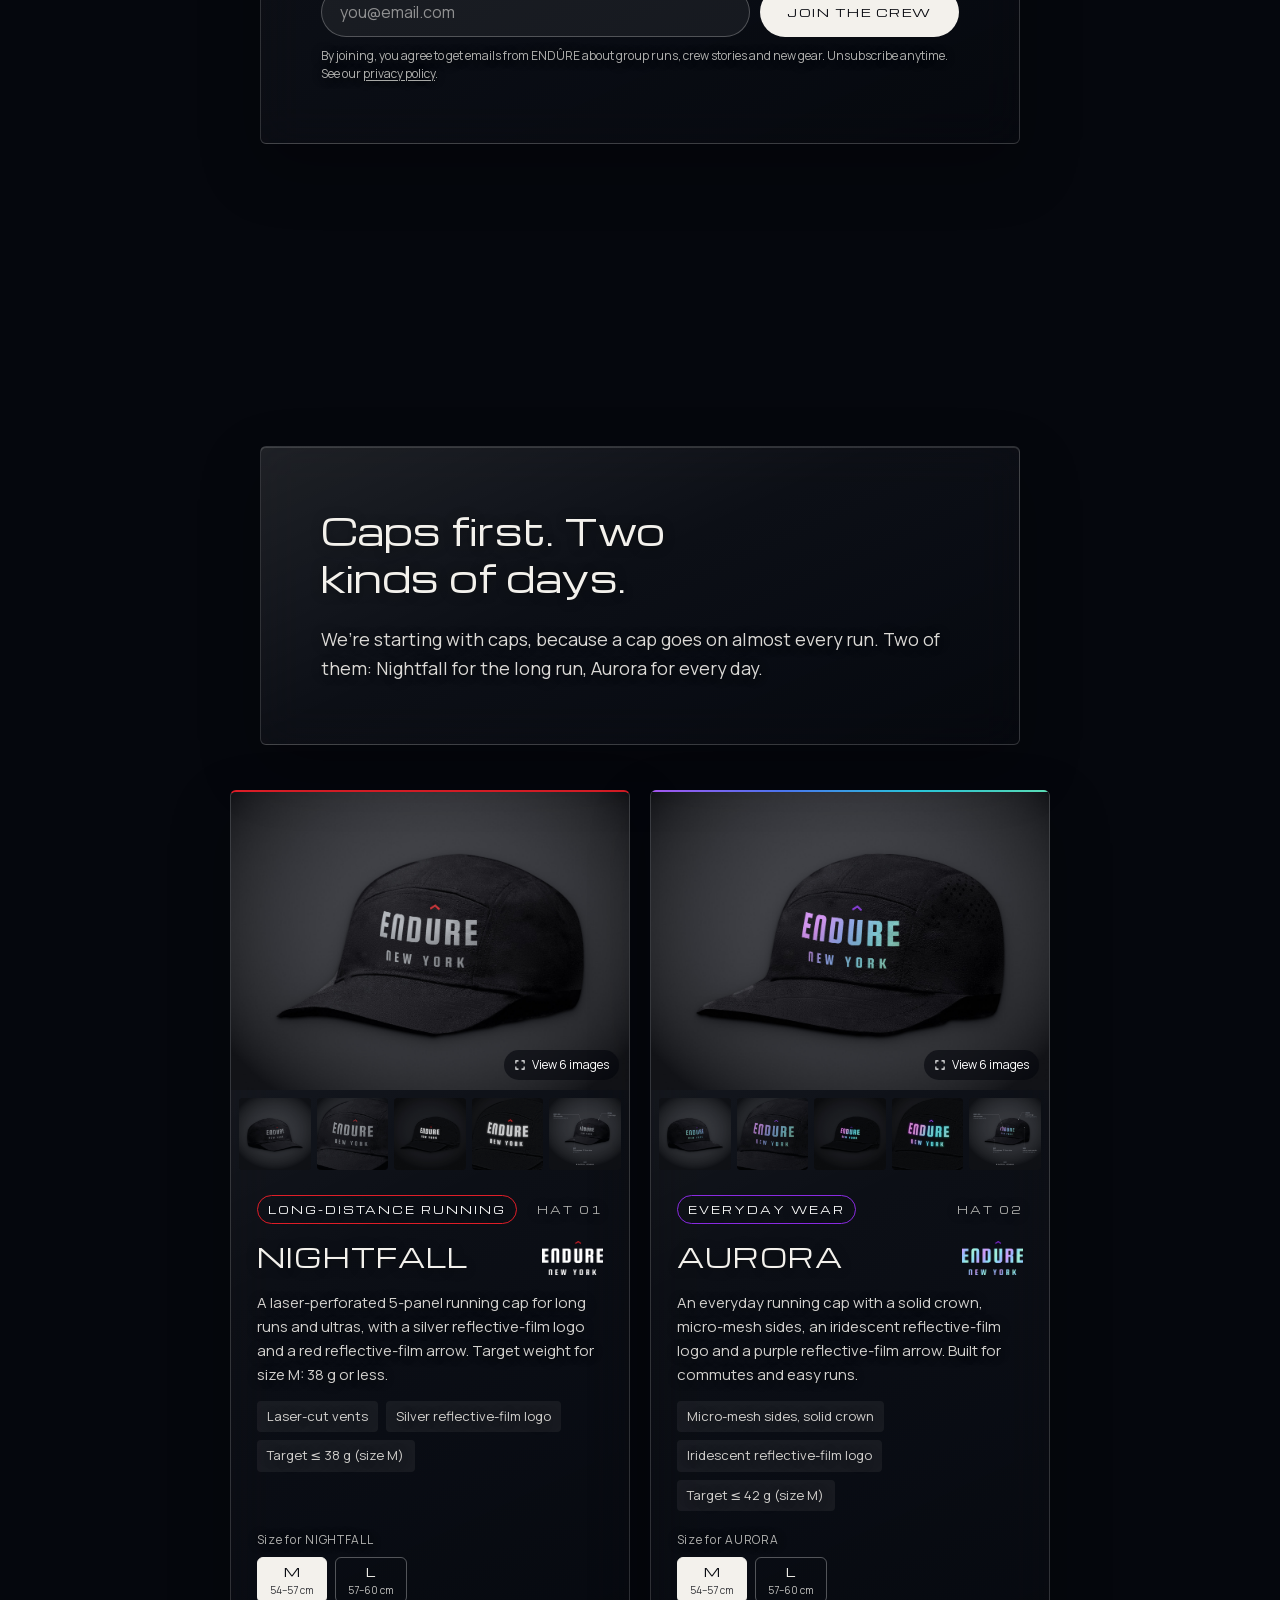
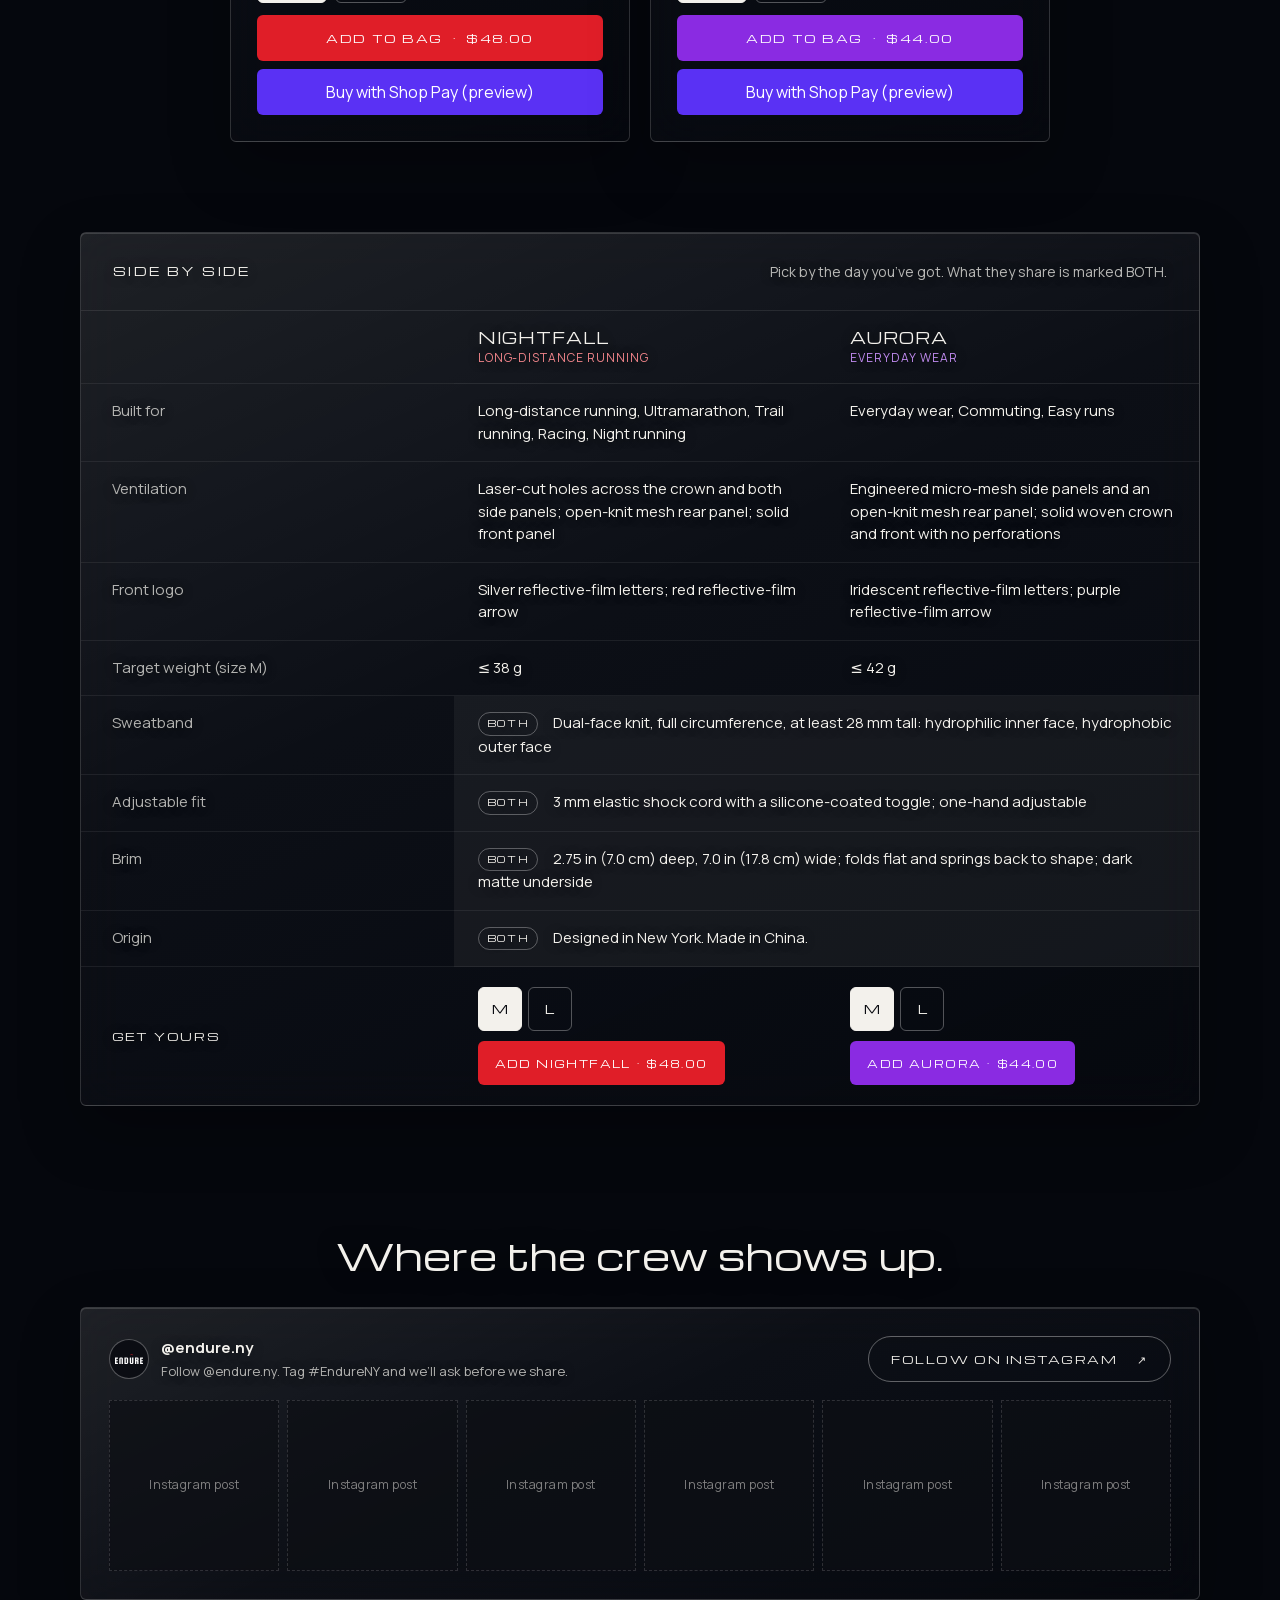
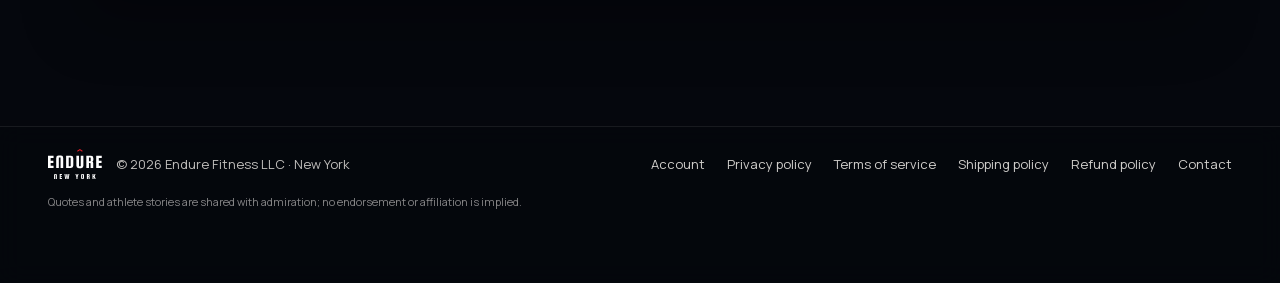
==== commit 0d54b834: "Preview from endureny@439d4bb + uncommitted changes" ====
--- a/index.html
+++ b/index.html
@@ -682,44 +682,14 @@
 
 
 
-<p class="beat beat--normal" data-crawl-item >
-  <span class="beat__text">For the marathoner on the Queensboro at first light. For the one stretching by the East River, straight off a night shift.</span>
-</p>
-
-
-
-<p class="beat beat--normal" data-crawl-item >
-  <span class="beat__text">And everyone on the long way back, from an injury, a bad year, a race you didn’t finish.</span>
-</p>
-
-
-
 <p class="beat beat--big" data-crawl-item >
   <span class="beat__text">Every pace counts. Every comeback counts more.</span>
 </p>
 
 
 
-<p class="beat beat--normal" data-crawl-item >
-  <span class="beat__text">Slow is fine. Stopping to breathe is fine.</span>
-</p>
-
-
-
-<p class="beat beat--normal" data-crawl-item >
-  <span class="beat__text">We’ll wait at the top of the hill for the last one up. Miss a month, and you’ll still be in.</span>
-</p>
-
-
-
 <p class="beat beat--big" data-crawl-item >
   <span class="beat__text">Next time it’s mile 19 and that voice says stop, you’ll know you’re not the only one still going.</span>
-</p>
-
-
-
-<p class="beat beat--normal" data-crawl-item >
-  <span class="beat__text">The first run hasn’t happened yet. Be there for it.</span>
 </p>
 
 
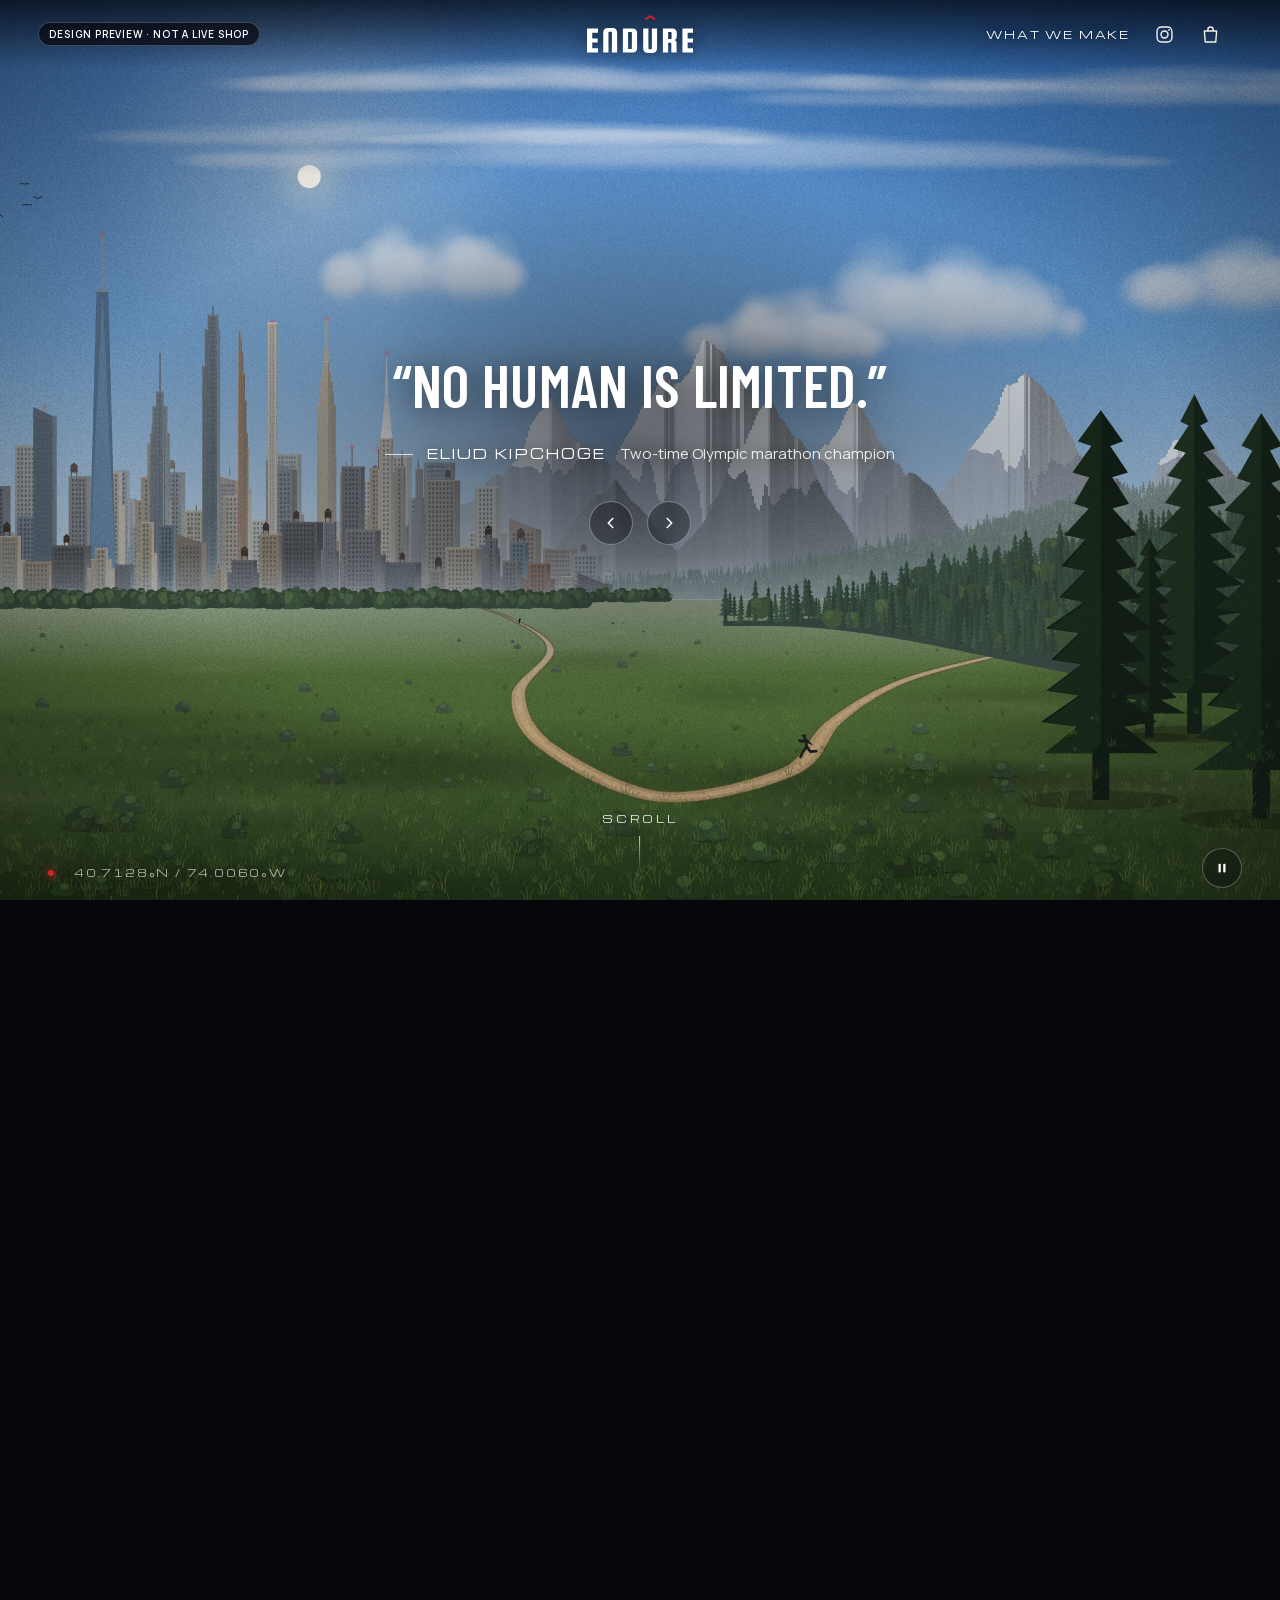
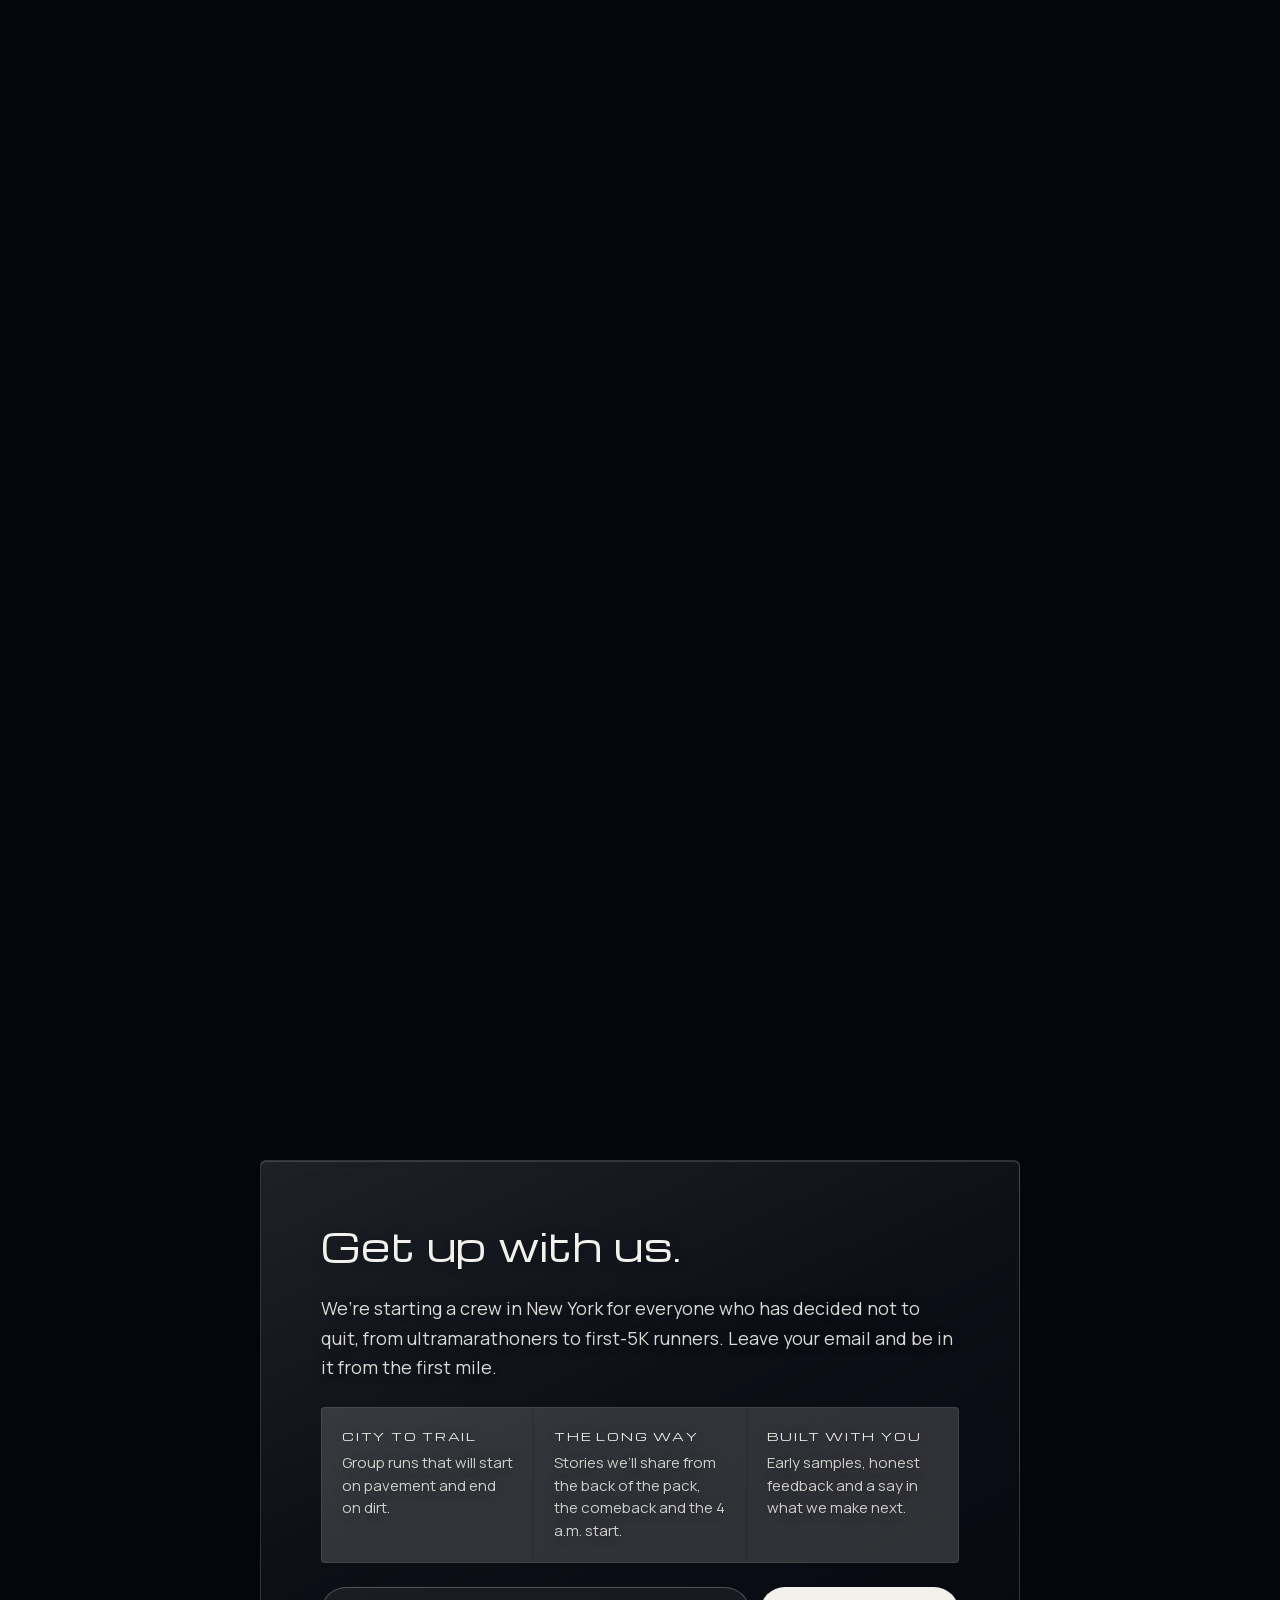
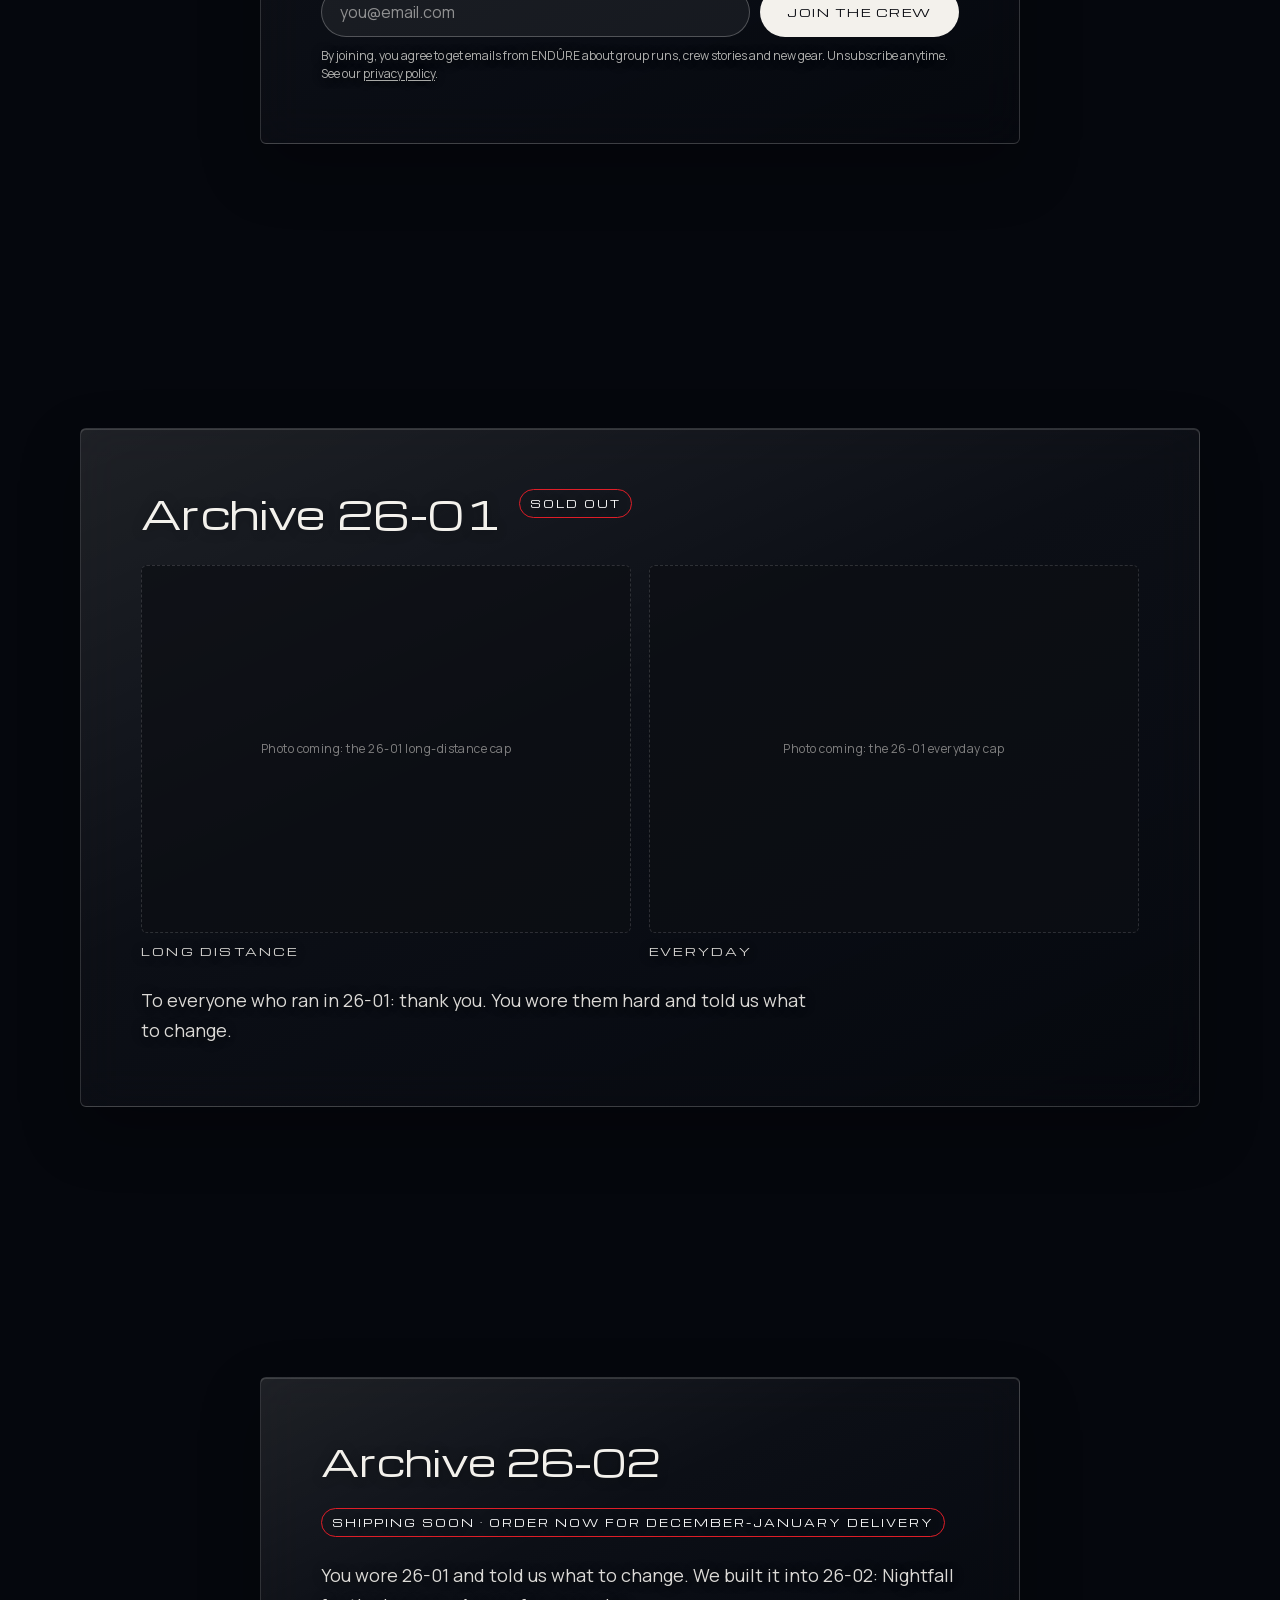
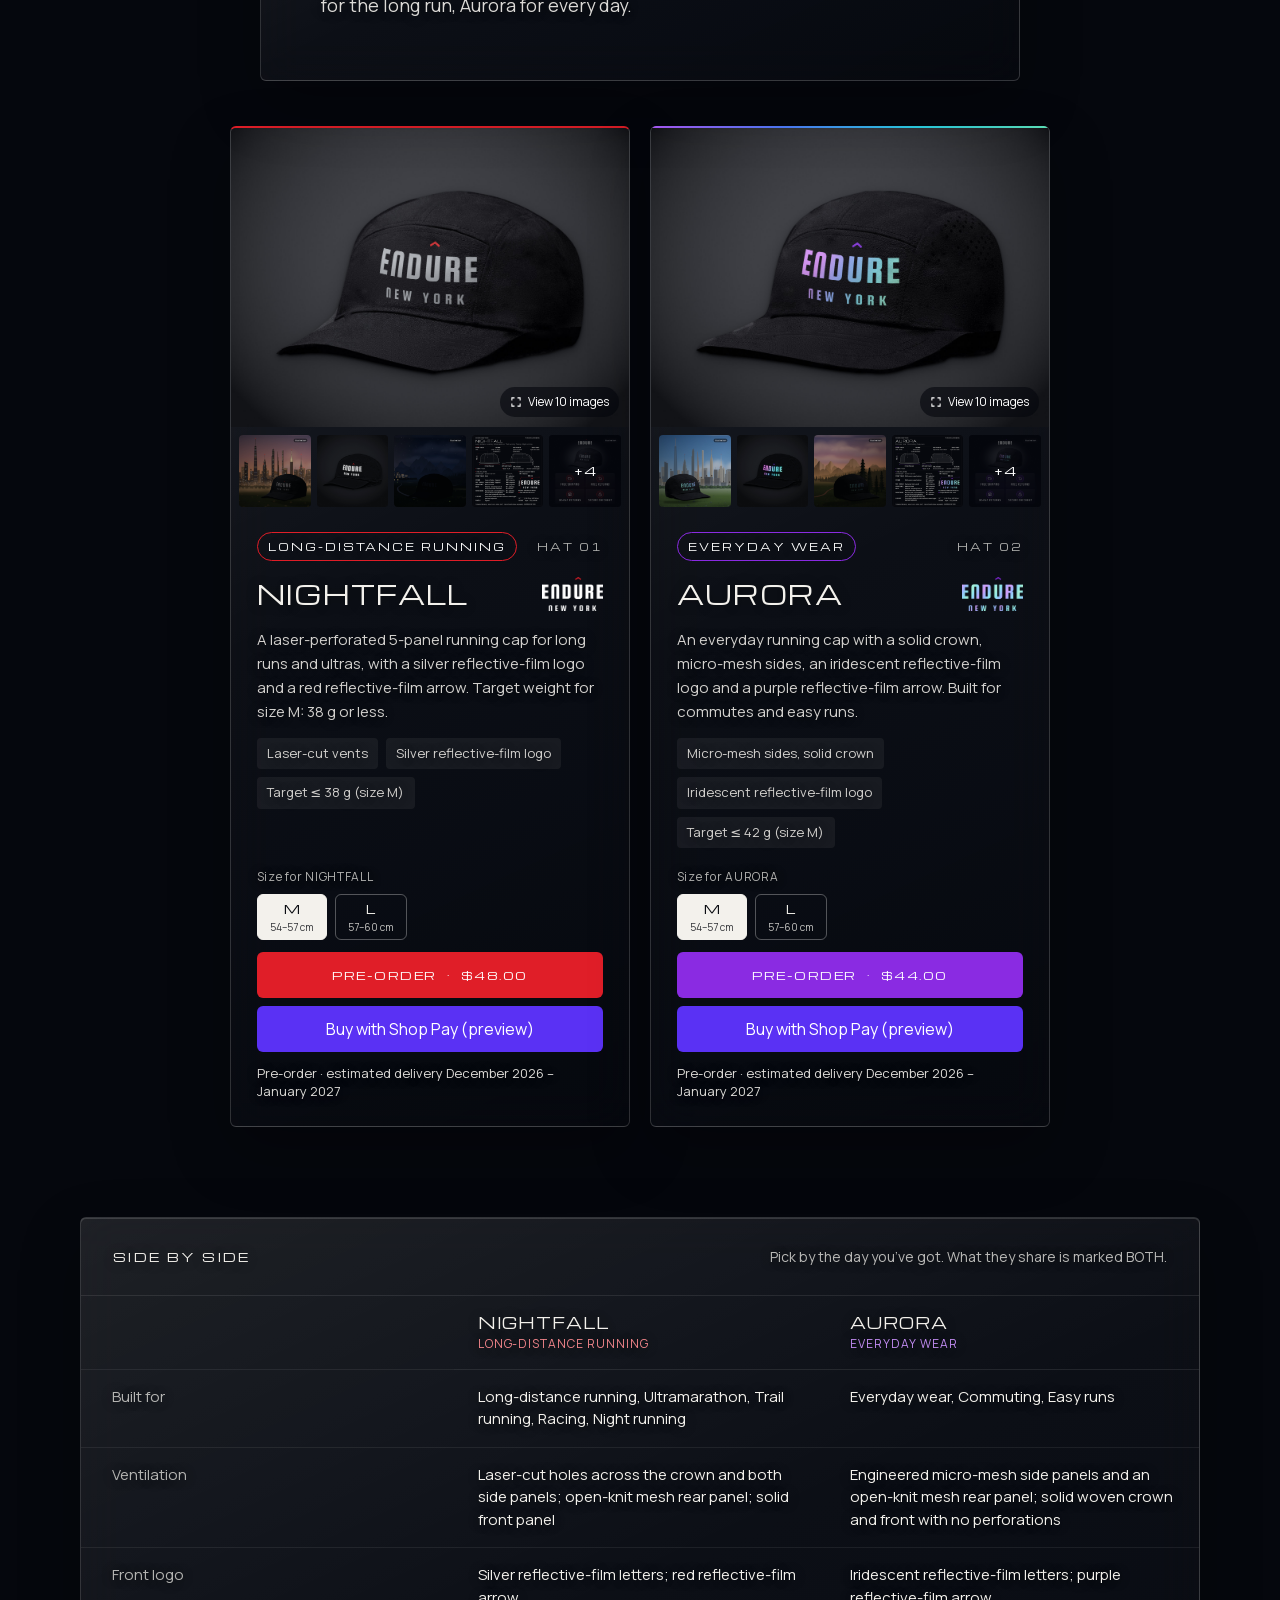
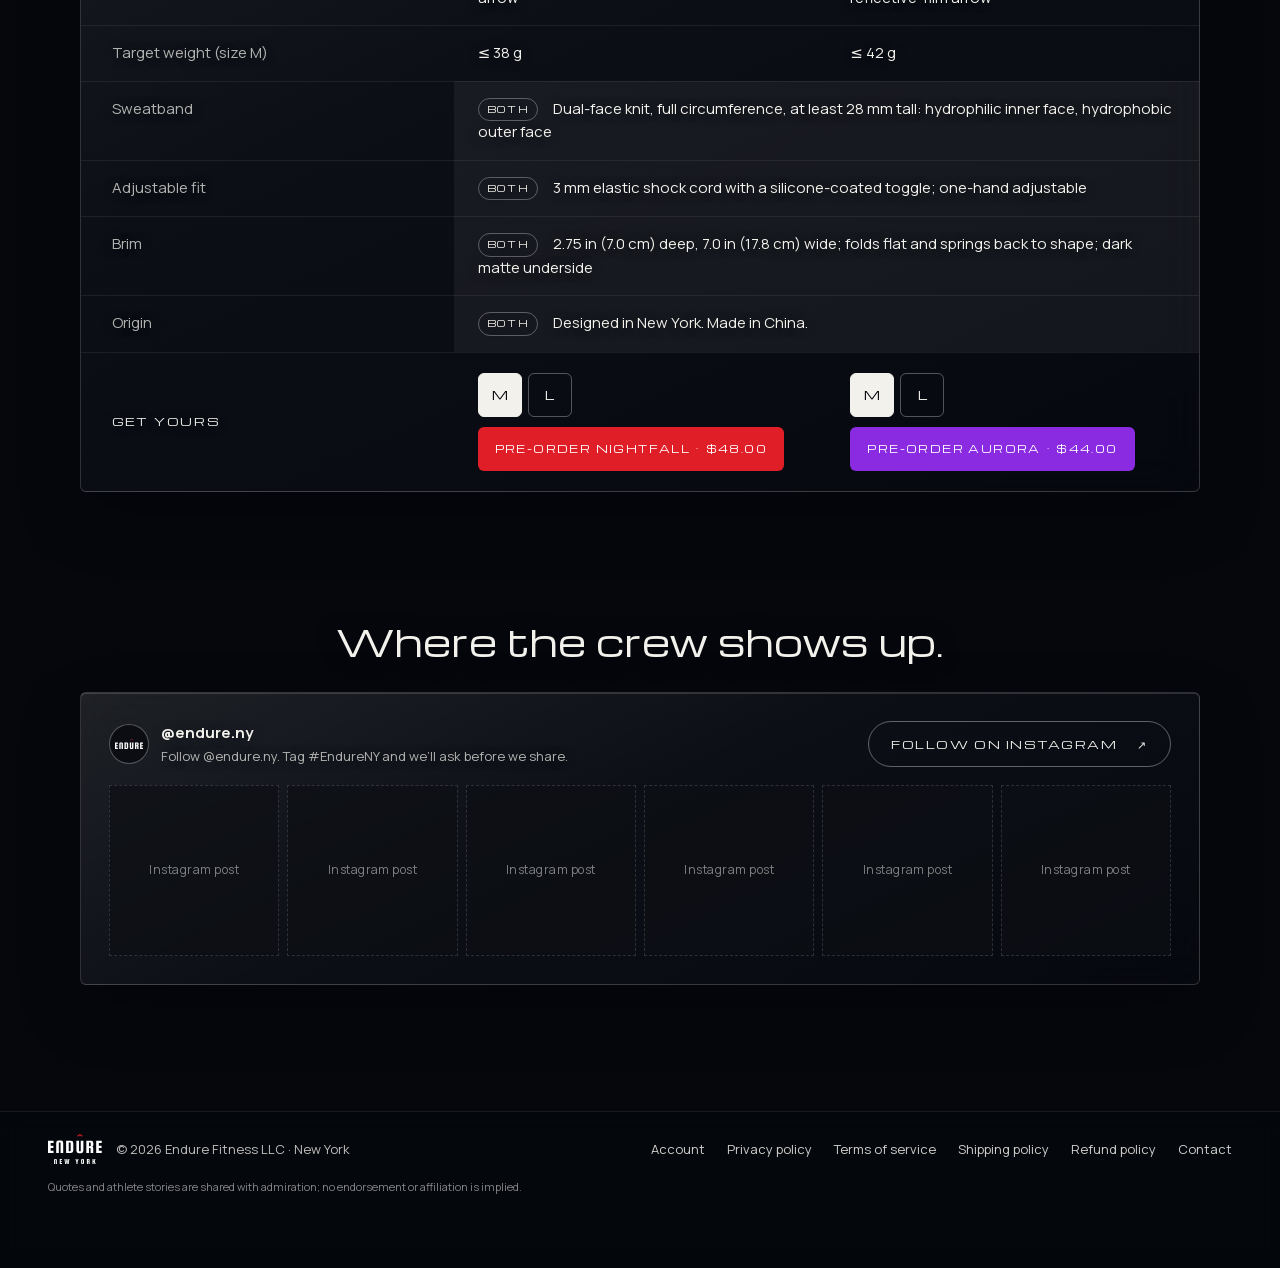
==== commit 7d06d6d2: "Preview from endureny@f433cf5" ====
--- a/index.html
+++ b/index.html
@@ -89,7 +89,7 @@
       body.classList.remove('is-intro');
       events.forEach(function (type) { removeEventListener(type, reveal, true); });
     }
-    if (matchMedia('(prefers-reduced-motion: reduce)').matches) return reveal();
+    if (location.hash || matchMedia('(prefers-reduced-motion: reduce)').matches) return reveal();
     setTimeout(reveal, Math.max(0, delay - performance.now()));
     events.forEach(function (type) { addEventListener(type, reveal, { capture: true, passive: true }); });
   })(document.body, 5000);
@@ -120,7 +120,8 @@
   <a href="/" class="site-header__logo"><svg xmlns="http://www.w3.org/2000/svg" viewBox="0.0 0.0 100.0 35.7" role="img" aria-hidden="true" focusable="false"><g fill="currentColor"><path d="M4.910557699052963 31.26274527939662H10.347246580147317V35.33149308718336H0.0V12.63770143513145H10.347246580147317V16.636298418646007H4.910557699052963V21.967761063332084H9.99649245878639V25.826056398302267H4.910557699052963Z"/><path d="M28.305857593826723 35.33149308718336H23.39529989477376V16.495996770101637Q23.39529989477376 16.215393473012895 23.20238512802525 16.00494100019634Q23.00947036127674 15.794488527379784 22.728867064188 15.794488527379784H20.834794808839Q20.55419151175026 15.794488527379784 20.361276745001753 16.00494100019634Q20.16836197825324 16.215393473012895 20.16836197825324 16.495996770101637V35.33149308718336H15.257804279200279V16.91690171573475Q15.257804279200279 12.286947313770526 19.60715538407576 12.286947313770526H23.95650648895124Q28.305857593826723 12.286947313770526 28.305857593826723 16.91690171573475Z"/><path d="M42.72185198176078 12.63770143513145Q47.07120308663626 12.63770143513145 47.07120308663626 17.267655837095674V30.701538685219138Q47.07120308663626 35.33149308718336 42.72185198176078 35.33149308718336H33.70747106278498V12.63770143513145ZM42.1606453875833 31.26274527939662V16.671373830782102Q42.1606453875833 16.39077053369336 41.96773062083479 16.180318060876804Q41.774815854086285 15.969865588060248 41.49421255699754 15.969865588060248H38.61802876183795V31.964253522118472H41.49421255699754Q41.774815854086285 31.964253522118472 41.96773062083479 31.753801049301916Q42.1606453875833 31.54334857648536 42.1606453875833 31.26274527939662Z"/><path d="M60.92599088039284 12.63770143513145H65.8365485794458V31.052292806580063Q65.8365485794458 35.68224720854429 61.48719747457032 35.68224720854429H57.13784636969484Q52.78849526481935 35.68224720854429 52.78849526481935 31.052292806580063V12.63770143513145H57.69905296387232V31.473197752213174Q57.69905296387232 31.753801049301916 57.89196773062083 31.96425352211847Q58.084882497369335 32.174705994935024 58.36548579445808 32.174705994935024H60.25955804980708Q60.54016134689582 32.174705994935024 60.73307611364433 31.96425352211847Q60.92599088039284 31.753801049301916 60.92599088039284 31.473197752213174Z"/><path d="M76.21887057172921 26.036508871118823V35.33149308718336H71.30831287267625V12.63770143513145H80.0420904945633Q84.39144159943879 12.63770143513145 84.39144159943879 17.267655837095674V19.89831174730262Q84.39144159943879 22.70434471819003 82.3921431076815 23.476003785184062Q84.14591371448614 24.10736120363373 84.14591371448614 26.352187580343656V35.33149308718336H79.23535601543317V26.738017113840677Q79.23535601543317 26.036508871118823 78.56892318484742 26.036508871118823ZM76.21887057172921 15.969865588060248V22.59911848178175H78.81445106980006Q79.0950543668888 22.59911848178175 79.28796913363732 22.388666008965195Q79.48088390038582 22.17821353614864 79.48088390038582 21.897610239059897V16.671373830782102Q79.48088390038582 16.39077053369336 79.28796913363732 16.180318060876804Q79.0950543668888 15.969865588060248 78.81445106980006 15.969865588060248Z"/><path d="M94.56331111890565 31.26274527939662H100.0V35.33149308718336H89.65275341985269V12.63770143513145H100.0V16.636298418646007H94.56331111890565V21.967761063332084H99.64924587863906V25.826056398302267H94.56331111890565Z"/></g><path class="logo__accent" style="fill:var(--logo-accent,#E01E28)" d="M 59.3125 0 L 64.4628 3.4335 L 63.4785 4.9101 L 59.3125 2.1327 L 55.1465 4.9101 L 54.1622 3.4335 Z"/></svg>
 <span class="visually-hidden">ENDÛRE</span>
   </a>
-  <nav class="site-header__nav" aria-label="Utility"><a class="icon-link" href="https://www.instagram.com/endure.ny" target="_blank" rel="noopener"><svg xmlns="http://www.w3.org/2000/svg" viewBox="0 0 24 24" fill="none" stroke="currentColor" stroke-width="1.6" aria-hidden="true" focusable="false"><rect x="3.5" y="3.5" width="17" height="17" rx="5"/><circle cx="12" cy="12" r="4"/><circle cx="17.2" cy="6.8" r="1" fill="currentColor" stroke="none"/></svg>
+  <nav class="site-header__nav" aria-label="Utility">
+    <a class="site-header__link" href="/#what-we-make">What we make</a><a class="icon-link" href="https://www.instagram.com/endure.ny" target="_blank" rel="noopener"><svg xmlns="http://www.w3.org/2000/svg" viewBox="0 0 24 24" fill="none" stroke="currentColor" stroke-width="1.6" aria-hidden="true" focusable="false"><rect x="3.5" y="3.5" width="17" height="17" rx="5"/><circle cx="12" cy="12" r="4"/><circle cx="17.2" cy="6.8" r="1" fill="currentColor" stroke="none"/></svg>
 <span class="visually-hidden">Instagram (opens in a new window)</span>
       </a><a href="/cart" class="icon-link cart-link" data-cart-open><svg xmlns="http://www.w3.org/2000/svg" viewBox="0 0 24 24" fill="none" stroke="currentColor" stroke-width="1.6" stroke-linejoin="round" aria-hidden="true" focusable="false"><path d="M5 8h14l-1 12.5H6L5 8Z"/><path d="M9 8V6.5a3 3 0 0 1 6 0V8"/></svg>
 <span class="visually-hidden">Bag</span>
@@ -767,8 +768,26 @@
 
 
 </section>
+<section id="shopify-section-template--preview__archive_26_01" class="shopify-section section section--panel section--archive">
+<div class="archive panel glass panel--wide" id="what-we-make">
+  <div class="archive__head">
+    <h2 class="h2">Archive 26-01</h2><p class="tag archive__status">Sold out</p></div>
+  <ul class="archive__pieces" role="list"><li class="archive__piece" >
+        
+<div class="slot archive__photo slot--empty"><span class="slot__label">Photo coming: the 26-01 long-distance cap</span></div>
+
+        <p class="archive__type">Long distance</p>
+      </li><li class="archive__piece" >
+        
+<div class="slot archive__photo slot--empty"><span class="slot__label">Photo coming: the 26-01 everyday cap</span></div>
+
+        <p class="archive__type">Everyday</p>
+      </li></ul><div class="lede rte archive__thanks"><p>To everyone who ran in 26-01: thank you. You wore them hard and told us what to change.</p></div></div>
+
+
+</section>
 <section id="shopify-section-template--preview__caps" class="shopify-section section section--caps">
-<div class="caps"><div class="panel glass caps__intro"><h2 class="h2">Caps first. Two kinds of days.</h2><div class="lede rte"><p>We’re starting with caps, because a cap goes on almost every run. Two of them: Nightfall for the long run, Aurora for every day.</p></div></div><div class="caps__grid">
+<div class="caps"><div class="panel glass caps__intro"><h2 class="h2">Archive 26-02</h2><p class="tag caps__status">Shipping soon · Order now for December–January delivery</p><div class="lede rte"><p>You wore 26-01 and told us what to change. We built it into 26-02: Nightfall for the long run, Aurora for every day.</p></div></div><div class="caps__grid">
     <product-view
   class="cap-card glass cap-card--accent"
   style="--accent: #E01E28;"
@@ -787,7 +806,7 @@
       <img src="/content/images/products/nightfall/01-front.jpg" alt="Illustration of the NIGHTFALL running cap, front three-quarter view: black 5-panel cap, silver ENDÛRE NEW YORK logo, red arrow" width="2000" height="2000" loading="lazy" class="cap-media__img" sizes="(min-width: 860px) 400px, (min-width: 640px) 45vw, 100vw">
       <span class="cap-media__hint">
         <svg viewBox="0 0 16 16" aria-hidden="true" focusable="false"><path d="M2.5 6V2.5H6M10 2.5h3.5V6M13.5 10v3.5H10M6 13.5H2.5V10" fill="none" stroke="currentColor" stroke-width="1.4"/></svg>
-        View 6 images
+        View 10 images
       </span>
     </button><ul class="cap-media__thumbs" role="list"><li>
             <button
@@ -798,7 +817,7 @@
   data-lightbox-open="Lightbox-card-1000"
   data-index="1"
 >
-  <img src="/content/images/products/nightfall/02-three-quarter.jpg" alt="" width="2000" height="2000" loading="lazy" sizes="72px" fetchpriority="auto"><span class="visually-hidden">Open image 2 of 6 full screen: Illustration of the NIGHTFALL cap from the other front three-quarter angle: side panel, brim and silver logo with red arrow</span>
+  <img src="/content/images/products/nightfall/09-city-dawn.jpg" alt="" width="2000" height="2000" loading="lazy" sizes="72px" fetchpriority="auto"><span class="visually-hidden">Open image 2 of 10 full screen: Illustration of the NIGHTFALL cap on a park lawn at dawn, New York skyline behind: black cap, silver logo, red arrow</span>
 </button>
 
           </li><li>
@@ -810,7 +829,7 @@
   data-lightbox-open="Lightbox-card-1000"
   data-index="2"
 >
-  <img src="/content/images/products/nightfall/03-logo-detail.jpg" alt="" width="2000" height="2000" loading="lazy" sizes="72px" fetchpriority="auto"><span class="visually-hidden">Open image 3 of 6 full screen: Illustration of the NIGHTFALL front logo close up: silver reflective ENDÛRE NEW YORK letters and a red arrow over the U</span>
+  <img src="/content/images/products/nightfall/04-flash.jpg" alt="" width="2000" height="2000" loading="lazy" sizes="72px" fetchpriority="auto"><span class="visually-hidden">Open image 3 of 10 full screen: Illustration of the intended NIGHTFALL look under flash (not a test result): white letters, red arrow</span>
 </button>
 
           </li><li>
@@ -822,7 +841,7 @@
   data-lightbox-open="Lightbox-card-1000"
   data-index="3"
 >
-  <img src="/content/images/products/nightfall/04-flash.jpg" alt="" width="2000" height="2000" loading="lazy" sizes="72px" fetchpriority="auto"><span class="visually-hidden">Open image 4 of 6 full screen: Illustration of the intended NIGHTFALL look under flash (not a test result): white letters, red arrow</span>
+  <img src="/content/images/products/nightfall/10-trail-night.jpg" alt="" width="2000" height="2000" loading="lazy" sizes="72px" fetchpriority="auto"><span class="visually-hidden">Open image 4 of 10 full screen: Illustration of the NIGHTFALL cap by a mountain trail at night under stars: dark cap, logo a faint grey shape</span>
 </button>
 
           </li><li>
@@ -834,7 +853,7 @@
   data-lightbox-open="Lightbox-card-1000"
   data-index="4"
 >
-  <img src="/content/images/products/nightfall/05-flash-detail.jpg" alt="" width="2000" height="2000" loading="lazy" sizes="72px" fetchpriority="auto"><span class="visually-hidden">Open image 5 of 6 full screen: Illustration, close up, of the intended NIGHTFALL logo look under flash (not a test result)</span>
+  <img src="/content/images/products/nightfall/07-technical.jpg" alt="" width="2000" height="2000" loading="lazy" sizes="72px" fetchpriority="auto"><span class="visually-hidden">Open image 5 of 10 full screen: Technical drawing of the NIGHTFALL cap: front and side views with laser-cut vents, spec table and front logo artwork</span>
 </button>
 
           </li><li>
@@ -846,7 +865,7 @@
   data-lightbox-open="Lightbox-card-1000"
   data-index="5"
 >
-  <img src="/content/images/products/nightfall/06-specs.jpg" alt="" width="2000" height="2000" loading="lazy" sizes="72px" fetchpriority="auto"><span class="visually-hidden">Open image 6 of 6 full screen: Illustration of the NIGHTFALL cap with specs: 100 mm logo, 7.6 cm crown, 7.0 × 17.8 cm brim, sizes M 54–57 cm and L 57–60 cm</span>
+  <img src="/content/images/products/nightfall/08-promises.jpg" alt="" width="2000" height="2000" loading="lazy" sizes="72px" fetchpriority="auto"><span class="media-button__more" aria-hidden="true">+4</span><span class="visually-hidden">Open image 6 of 10 full screen: Illustration of the NIGHTFALL cap above four cards: free shipping, free returns, 90-day returns, secure checkout</span>
 </button>
 
           </li></ul>
@@ -860,7 +879,7 @@
   >
     <div class="lightbox__bar">
       <p class="lightbox__counter" aria-live="polite">
-        <span data-current>1</span> / 6
+        <span data-current>1</span> / 10
       </p>
       <button type="button" class="icon-button lightbox__close" data-close autofocus>
         <span class="visually-hidden">Close</span><svg xmlns="http://www.w3.org/2000/svg" viewBox="0 0 24 24" fill="none" stroke="currentColor" stroke-width="1.6" stroke-linecap="round" aria-hidden="true" focusable="false"><path d="M6 6l12 12M18 6 6 18"/></svg>
@@ -870,27 +889,43 @@
     <ul class="lightbox__track" data-track><li
           class="lightbox__slide lightbox__slide--image"
           id="Lightbox-card-1000-1"
-          aria-label="Image 1 of 6"
+          aria-label="Image 1 of 10"
         ><img src="/content/images/products/nightfall/01-front.jpg" alt="Illustration of the NIGHTFALL running cap, front three-quarter view: black 5-panel cap, silver ENDÛRE NEW YORK logo, red arrow" width="2000" height="2000" loading="lazy" class="lightbox__img" sizes="100vw"></li><li
           class="lightbox__slide lightbox__slide--image"
           id="Lightbox-card-1000-2"
-          aria-label="Image 2 of 6"
+          aria-label="Image 2 of 10"
+        ><img src="/content/images/products/nightfall/09-city-dawn.jpg" alt="Illustration of the NIGHTFALL cap on a park lawn at dawn, New York skyline behind: black cap, silver logo, red arrow" width="2000" height="2000" loading="lazy" class="lightbox__img" sizes="100vw"></li><li
+          class="lightbox__slide lightbox__slide--image"
+          id="Lightbox-card-1000-3"
+          aria-label="Image 3 of 10"
+        ><img src="/content/images/products/nightfall/04-flash.jpg" alt="Illustration of the intended NIGHTFALL look under flash (not a test result): white letters, red arrow" width="2000" height="2000" loading="lazy" class="lightbox__img" sizes="100vw"></li><li
+          class="lightbox__slide lightbox__slide--image"
+          id="Lightbox-card-1000-4"
+          aria-label="Image 4 of 10"
+        ><img src="/content/images/products/nightfall/10-trail-night.jpg" alt="Illustration of the NIGHTFALL cap by a mountain trail at night under stars: dark cap, logo a faint grey shape" width="2000" height="2000" loading="lazy" class="lightbox__img" sizes="100vw"></li><li
+          class="lightbox__slide lightbox__slide--image"
+          id="Lightbox-card-1000-5"
+          aria-label="Image 5 of 10"
+        ><img src="/content/images/products/nightfall/07-technical.jpg" alt="Technical drawing of the NIGHTFALL cap: front and side views with laser-cut vents, spec table and front logo artwork" width="2000" height="2000" loading="lazy" class="lightbox__img" sizes="100vw"></li><li
+          class="lightbox__slide lightbox__slide--image"
+          id="Lightbox-card-1000-6"
+          aria-label="Image 6 of 10"
+        ><img src="/content/images/products/nightfall/08-promises.jpg" alt="Illustration of the NIGHTFALL cap above four cards: free shipping, free returns, 90-day returns, secure checkout" width="2000" height="2000" loading="lazy" class="lightbox__img" sizes="100vw"></li><li
+          class="lightbox__slide lightbox__slide--image"
+          id="Lightbox-card-1000-7"
+          aria-label="Image 7 of 10"
         ><img src="/content/images/products/nightfall/02-three-quarter.jpg" alt="Illustration of the NIGHTFALL cap from the other front three-quarter angle: side panel, brim and silver logo with red arrow" width="2000" height="2000" loading="lazy" class="lightbox__img" sizes="100vw"></li><li
           class="lightbox__slide lightbox__slide--image"
-          id="Lightbox-card-1000-3"
-          aria-label="Image 3 of 6"
+          id="Lightbox-card-1000-8"
+          aria-label="Image 8 of 10"
         ><img src="/content/images/products/nightfall/03-logo-detail.jpg" alt="Illustration of the NIGHTFALL front logo close up: silver reflective ENDÛRE NEW YORK letters and a red arrow over the U" width="2000" height="2000" loading="lazy" class="lightbox__img" sizes="100vw"></li><li
           class="lightbox__slide lightbox__slide--image"
-          id="Lightbox-card-1000-4"
-          aria-label="Image 4 of 6"
-        ><img src="/content/images/products/nightfall/04-flash.jpg" alt="Illustration of the intended NIGHTFALL look under flash (not a test result): white letters, red arrow" width="2000" height="2000" loading="lazy" class="lightbox__img" sizes="100vw"></li><li
-          class="lightbox__slide lightbox__slide--image"
-          id="Lightbox-card-1000-5"
-          aria-label="Image 5 of 6"
+          id="Lightbox-card-1000-9"
+          aria-label="Image 9 of 10"
         ><img src="/content/images/products/nightfall/05-flash-detail.jpg" alt="Illustration, close up, of the intended NIGHTFALL logo look under flash (not a test result)" width="2000" height="2000" loading="lazy" class="lightbox__img" sizes="100vw"></li><li
           class="lightbox__slide lightbox__slide--image"
-          id="Lightbox-card-1000-6"
-          aria-label="Image 6 of 6"
+          id="Lightbox-card-1000-10"
+          aria-label="Image 10 of 10"
         ><img src="/content/images/products/nightfall/06-specs.jpg" alt="Illustration of the NIGHTFALL cap with specs: 100 mm logo, 7.6 cm crown, 7.0 × 17.8 cm brim, sizes M 54–57 cm and L 57–60 cm" width="2000" height="2000" loading="lazy" class="lightbox__img" sizes="100vw"></li></ul><button type="button" class="lightbox__nav lightbox__nav--prev" data-prev>
         <svg viewBox="0 0 20 20" aria-hidden="true" focusable="false"><path d="M12.5 4.5 7 10l5.5 5.5" fill="none" stroke="currentColor" stroke-width="1.6"/></svg>
         <span class="visually-hidden">Previous image</span>
@@ -909,7 +944,7 @@
       <div class="cap-card__meta"><span class="tag">Long-distance running</span><span class="cap-card__num">Hat 01</span></div>
       <div class="cap-card__title">
         <h3><a href="/products/nightfall">NIGHTFALL</a></h3><img src="/content/brand/web/nightfall-logo.png" alt="" width="1200" height="669" loading="lazy" class="cap-card__logo" sizes="96px"></div><p class="cap-card__desc">A laser-perforated 5-panel running cap for long runs and ultras, with a silver reflective-film logo and a red reflective-film arrow. Target weight for size M: 38 g or less.</p><ul class="chips" role="list"><li>Laser-cut vents</li><li>Silver reflective-film logo</li><li>Target ≤ 38 g (size M)</li></ul><div class="cap-buy" >
-  <buy-form class="buy-form" data-product-id="1000"><form method="post" action="/cart/add" accept-charset="UTF-8" id="BuyForm-card-1000" class="buy-form__form" novalidate="novalidate" data-buy-form=""><input type="hidden" name="form_type" value="product"><fieldset class="size-picker">
+  <buy-form class="buy-form" data-product-id="1000"><form method="post" action="/cart/add" accept-charset="UTF-8" id="BuyForm-card-1000" class="buy-form__form" novalidate="novalidate" data-buy-form=""><input type="hidden" name="form_type" value="product"><input type="hidden" name="properties[Estimated delivery]" value="December 2026 – January 2027"><fieldset class="size-picker">
         <legend class="size-picker__legend">Size for NIGHTFALL</legend>
         <div class="size-picker__options"><input
               type="radio"
@@ -943,12 +978,10 @@
         class="button button--accent buy-form__add"
         
       >
-        <span data-add-label>Add to bag</span>
+        <span data-add-label>Pre-order</span>
         <span aria-hidden="true">&middot;</span>
         <span data-price>$48.00</span>
-      </button><div class="buy-form__express"><div class="shopify-payment-button"><button type="button" class="shopify-payment-button__button" style="width:100%;background:#5a31f4;color:#fff;border:0">Buy with Shop Pay (preview)</button></div></div></div>
-
-    <p class="buy-form__status" role="status" aria-live="polite" data-status></p></form></buy-form>
+      </button><div class="buy-form__express"><div class="shopify-payment-button"><button type="button" class="shopify-payment-button__button" style="width:100%;background:#5a31f4;color:#fff;border:0">Buy with Shop Pay (preview)</button></div></div></div><p class="buy-form__delivery">Pre-order · estimated delivery December 2026 – January 2027</p><p class="buy-form__status" role="status" aria-live="polite" data-status></p></form></buy-form>
 
 </div>
 
@@ -975,7 +1008,7 @@
       <img src="/content/images/products/aurora/01-front.jpg" alt="Illustration of the AURORA running cap, front three-quarter view: black cap, iridescent ENDÛRE NEW YORK logo, purple arrow" width="2000" height="2000" loading="lazy" class="cap-media__img" sizes="(min-width: 860px) 400px, (min-width: 640px) 45vw, 100vw">
       <span class="cap-media__hint">
         <svg viewBox="0 0 16 16" aria-hidden="true" focusable="false"><path d="M2.5 6V2.5H6M10 2.5h3.5V6M13.5 10v3.5H10M6 13.5H2.5V10" fill="none" stroke="currentColor" stroke-width="1.4"/></svg>
-        View 6 images
+        View 10 images
       </span>
     </button><ul class="cap-media__thumbs" role="list"><li>
             <button
@@ -986,7 +1019,7 @@
   data-lightbox-open="Lightbox-card-2000"
   data-index="1"
 >
-  <img src="/content/images/products/aurora/02-three-quarter.jpg" alt="" width="2000" height="2000" loading="lazy" sizes="72px" fetchpriority="auto"><span class="visually-hidden">Open image 2 of 6 full screen: Illustration of the AURORA cap from the other front three-quarter angle: micro-mesh side panel, brim, iridescent logo</span>
+  <img src="/content/images/products/aurora/09-city-noon.jpg" alt="" width="2000" height="2000" loading="lazy" sizes="72px" fetchpriority="auto"><span class="visually-hidden">Open image 2 of 10 full screen: Illustration of the AURORA cap on a park lawn at noon, New York skyline behind: micro-mesh side panel, iridescent logo</span>
 </button>
 
           </li><li>
@@ -998,7 +1031,7 @@
   data-lightbox-open="Lightbox-card-2000"
   data-index="2"
 >
-  <img src="/content/images/products/aurora/03-logo-detail.jpg" alt="" width="2000" height="2000" loading="lazy" sizes="72px" fetchpriority="auto"><span class="visually-hidden">Open image 3 of 6 full screen: Illustration of the AURORA front logo close up: iridescent ENDÛRE NEW YORK letters and a purple arrow over the U</span>
+  <img src="/content/images/products/aurora/04-flash.jpg" alt="" width="2000" height="2000" loading="lazy" sizes="72px" fetchpriority="auto"><span class="visually-hidden">Open image 3 of 10 full screen: Illustration of the intended AURORA look under flash (not a test result): rainbow letters, purple arrow</span>
 </button>
 
           </li><li>
@@ -1010,7 +1043,7 @@
   data-lightbox-open="Lightbox-card-2000"
   data-index="3"
 >
-  <img src="/content/images/products/aurora/04-flash.jpg" alt="" width="2000" height="2000" loading="lazy" sizes="72px" fetchpriority="auto"><span class="visually-hidden">Open image 4 of 6 full screen: Illustration of the intended AURORA look under flash (not a test result): rainbow letters, purple arrow</span>
+  <img src="/content/images/products/aurora/10-sunset.jpg" alt="" width="2000" height="2000" loading="lazy" sizes="72px" fetchpriority="auto"><span class="visually-hidden">Open image 4 of 10 full screen: Illustration of the AURORA cap on a meadow at sunset, brim toward the low sun, logo in soft shade</span>
 </button>
 
           </li><li>
@@ -1022,7 +1055,7 @@
   data-lightbox-open="Lightbox-card-2000"
   data-index="4"
 >
-  <img src="/content/images/products/aurora/05-flash-detail.jpg" alt="" width="2000" height="2000" loading="lazy" sizes="72px" fetchpriority="auto"><span class="visually-hidden">Open image 5 of 6 full screen: Illustration, close up, of the intended AURORA logo look under flash (not a test result)</span>
+  <img src="/content/images/products/aurora/07-technical.jpg" alt="" width="2000" height="2000" loading="lazy" sizes="72px" fetchpriority="auto"><span class="visually-hidden">Open image 5 of 10 full screen: Technical drawing of the AURORA cap: front and side views with micro-mesh sides, spec table and front logo artwork</span>
 </button>
 
           </li><li>
@@ -1034,7 +1067,7 @@
   data-lightbox-open="Lightbox-card-2000"
   data-index="5"
 >
-  <img src="/content/images/products/aurora/06-specs.jpg" alt="" width="2000" height="2000" loading="lazy" sizes="72px" fetchpriority="auto"><span class="visually-hidden">Open image 6 of 6 full screen: Illustration of the AURORA cap with specs: 100 mm logo, solid 7.6 cm crown, micro-mesh sides, 7.0 × 17.8 cm brim, sizes M and L</span>
+  <img src="/content/images/products/aurora/08-promises.jpg" alt="" width="2000" height="2000" loading="lazy" sizes="72px" fetchpriority="auto"><span class="media-button__more" aria-hidden="true">+4</span><span class="visually-hidden">Open image 6 of 10 full screen: Illustration of the AURORA cap above four cards: free shipping, free returns, 90-day returns, secure checkout</span>
 </button>
 
           </li></ul>
@@ -1048,7 +1081,7 @@
   >
     <div class="lightbox__bar">
       <p class="lightbox__counter" aria-live="polite">
-        <span data-current>1</span> / 6
+        <span data-current>1</span> / 10
       </p>
       <button type="button" class="icon-button lightbox__close" data-close autofocus>
         <span class="visually-hidden">Close</span><svg xmlns="http://www.w3.org/2000/svg" viewBox="0 0 24 24" fill="none" stroke="currentColor" stroke-width="1.6" stroke-linecap="round" aria-hidden="true" focusable="false"><path d="M6 6l12 12M18 6 6 18"/></svg>
@@ -1058,27 +1091,43 @@
     <ul class="lightbox__track" data-track><li
           class="lightbox__slide lightbox__slide--image"
           id="Lightbox-card-2000-1"
-          aria-label="Image 1 of 6"
+          aria-label="Image 1 of 10"
         ><img src="/content/images/products/aurora/01-front.jpg" alt="Illustration of the AURORA running cap, front three-quarter view: black cap, iridescent ENDÛRE NEW YORK logo, purple arrow" width="2000" height="2000" loading="lazy" class="lightbox__img" sizes="100vw"></li><li
           class="lightbox__slide lightbox__slide--image"
           id="Lightbox-card-2000-2"
-          aria-label="Image 2 of 6"
+          aria-label="Image 2 of 10"
+        ><img src="/content/images/products/aurora/09-city-noon.jpg" alt="Illustration of the AURORA cap on a park lawn at noon, New York skyline behind: micro-mesh side panel, iridescent logo" width="2000" height="2000" loading="lazy" class="lightbox__img" sizes="100vw"></li><li
+          class="lightbox__slide lightbox__slide--image"
+          id="Lightbox-card-2000-3"
+          aria-label="Image 3 of 10"
+        ><img src="/content/images/products/aurora/04-flash.jpg" alt="Illustration of the intended AURORA look under flash (not a test result): rainbow letters, purple arrow" width="2000" height="2000" loading="lazy" class="lightbox__img" sizes="100vw"></li><li
+          class="lightbox__slide lightbox__slide--image"
+          id="Lightbox-card-2000-4"
+          aria-label="Image 4 of 10"
+        ><img src="/content/images/products/aurora/10-sunset.jpg" alt="Illustration of the AURORA cap on a meadow at sunset, brim toward the low sun, logo in soft shade" width="2000" height="2000" loading="lazy" class="lightbox__img" sizes="100vw"></li><li
+          class="lightbox__slide lightbox__slide--image"
+          id="Lightbox-card-2000-5"
+          aria-label="Image 5 of 10"
+        ><img src="/content/images/products/aurora/07-technical.jpg" alt="Technical drawing of the AURORA cap: front and side views with micro-mesh sides, spec table and front logo artwork" width="2000" height="2000" loading="lazy" class="lightbox__img" sizes="100vw"></li><li
+          class="lightbox__slide lightbox__slide--image"
+          id="Lightbox-card-2000-6"
+          aria-label="Image 6 of 10"
+        ><img src="/content/images/products/aurora/08-promises.jpg" alt="Illustration of the AURORA cap above four cards: free shipping, free returns, 90-day returns, secure checkout" width="2000" height="2000" loading="lazy" class="lightbox__img" sizes="100vw"></li><li
+          class="lightbox__slide lightbox__slide--image"
+          id="Lightbox-card-2000-7"
+          aria-label="Image 7 of 10"
         ><img src="/content/images/products/aurora/02-three-quarter.jpg" alt="Illustration of the AURORA cap from the other front three-quarter angle: micro-mesh side panel, brim, iridescent logo" width="2000" height="2000" loading="lazy" class="lightbox__img" sizes="100vw"></li><li
           class="lightbox__slide lightbox__slide--image"
-          id="Lightbox-card-2000-3"
-          aria-label="Image 3 of 6"
+          id="Lightbox-card-2000-8"
+          aria-label="Image 8 of 10"
         ><img src="/content/images/products/aurora/03-logo-detail.jpg" alt="Illustration of the AURORA front logo close up: iridescent ENDÛRE NEW YORK letters and a purple arrow over the U" width="2000" height="2000" loading="lazy" class="lightbox__img" sizes="100vw"></li><li
           class="lightbox__slide lightbox__slide--image"
-          id="Lightbox-card-2000-4"
-          aria-label="Image 4 of 6"
-        ><img src="/content/images/products/aurora/04-flash.jpg" alt="Illustration of the intended AURORA look under flash (not a test result): rainbow letters, purple arrow" width="2000" height="2000" loading="lazy" class="lightbox__img" sizes="100vw"></li><li
-          class="lightbox__slide lightbox__slide--image"
-          id="Lightbox-card-2000-5"
-          aria-label="Image 5 of 6"
+          id="Lightbox-card-2000-9"
+          aria-label="Image 9 of 10"
         ><img src="/content/images/products/aurora/05-flash-detail.jpg" alt="Illustration, close up, of the intended AURORA logo look under flash (not a test result)" width="2000" height="2000" loading="lazy" class="lightbox__img" sizes="100vw"></li><li
           class="lightbox__slide lightbox__slide--image"
-          id="Lightbox-card-2000-6"
-          aria-label="Image 6 of 6"
+          id="Lightbox-card-2000-10"
+          aria-label="Image 10 of 10"
         ><img src="/content/images/products/aurora/06-specs.jpg" alt="Illustration of the AURORA cap with specs: 100 mm logo, solid 7.6 cm crown, micro-mesh sides, 7.0 × 17.8 cm brim, sizes M and L" width="2000" height="2000" loading="lazy" class="lightbox__img" sizes="100vw"></li></ul><button type="button" class="lightbox__nav lightbox__nav--prev" data-prev>
         <svg viewBox="0 0 20 20" aria-hidden="true" focusable="false"><path d="M12.5 4.5 7 10l5.5 5.5" fill="none" stroke="currentColor" stroke-width="1.6"/></svg>
         <span class="visually-hidden">Previous image</span>
@@ -1097,7 +1146,7 @@
       <div class="cap-card__meta"><span class="tag">Everyday wear</span><span class="cap-card__num">Hat 02</span></div>
       <div class="cap-card__title">
         <h3><a href="/products/aurora">AURORA</a></h3><img src="/content/brand/web/aurora-logo.png" alt="" width="1200" height="669" loading="lazy" class="cap-card__logo" sizes="96px"></div><p class="cap-card__desc">An everyday running cap with a solid crown, micro-mesh sides, an iridescent reflective-film logo and a purple reflective-film arrow. Built for commutes and easy runs.</p><ul class="chips" role="list"><li>Micro-mesh sides, solid crown</li><li>Iridescent reflective-film logo</li><li>Target ≤ 42 g (size M)</li></ul><div class="cap-buy" >
-  <buy-form class="buy-form" data-product-id="2000"><form method="post" action="/cart/add" accept-charset="UTF-8" id="BuyForm-card-2000" class="buy-form__form" novalidate="novalidate" data-buy-form=""><input type="hidden" name="form_type" value="product"><fieldset class="size-picker">
+  <buy-form class="buy-form" data-product-id="2000"><form method="post" action="/cart/add" accept-charset="UTF-8" id="BuyForm-card-2000" class="buy-form__form" novalidate="novalidate" data-buy-form=""><input type="hidden" name="form_type" value="product"><input type="hidden" name="properties[Estimated delivery]" value="December 2026 – January 2027"><fieldset class="size-picker">
         <legend class="size-picker__legend">Size for AURORA</legend>
         <div class="size-picker__options"><input
               type="radio"
@@ -1131,12 +1180,10 @@
         class="button button--accent buy-form__add"
         
       >
-        <span data-add-label>Add to bag</span>
+        <span data-add-label>Pre-order</span>
         <span aria-hidden="true">&middot;</span>
         <span data-price>$44.00</span>
-      </button><div class="buy-form__express"><div class="shopify-payment-button"><button type="button" class="shopify-payment-button__button" style="width:100%;background:#5a31f4;color:#fff;border:0">Buy with Shop Pay (preview)</button></div></div></div>
-
-    <p class="buy-form__status" role="status" aria-live="polite" data-status></p></form></buy-form>
+      </button><div class="buy-form__express"><div class="shopify-payment-button"><button type="button" class="shopify-payment-button__button" style="width:100%;background:#5a31f4;color:#fff;border:0">Buy with Shop Pay (preview)</button></div></div></div><p class="buy-form__delivery">Pre-order · estimated delivery December 2026 – January 2027</p><p class="buy-form__status" role="status" aria-live="polite" data-status></p></form></buy-form>
 
 </div>
 
@@ -1189,7 +1236,7 @@
                     <span class="compare__pill">Both</span>
                     <span>Designed in New York. Made in China.</span>
                   </td></tr><tr class="compare__buy">
-              <th scope="row">Get yours</th><td style="--accent: #E01E28;"><buy-form class="buy-form buy-form--compact" data-product-id="1000"><form method="post" action="/cart/add" accept-charset="UTF-8" id="CompareBuy-template--preview__compare-a" class="buy-form__form" novalidate="novalidate" data-buy-form=""><input type="hidden" name="form_type" value="product"><fieldset class="size-picker">
+              <th scope="row">Get yours</th><td style="--accent: #E01E28;"><buy-form class="buy-form buy-form--compact" data-product-id="1000"><form method="post" action="/cart/add" accept-charset="UTF-8" id="CompareBuy-template--preview__compare-a" class="buy-form__form" novalidate="novalidate" data-buy-form=""><input type="hidden" name="form_type" value="product"><input type="hidden" name="properties[Estimated delivery]" value="December 2026 – January 2027"><fieldset class="size-picker">
         <legend class="size-picker__legend visually-hidden">Size for NIGHTFALL</legend>
         <div class="size-picker__options"><input
               type="radio"
@@ -1223,14 +1270,12 @@
         class="button button--accent buy-form__add"
         
       >
-        <span data-add-label>Add NIGHTFALL</span>
+        <span data-add-label>Pre-order NIGHTFALL</span>
         <span aria-hidden="true">&middot;</span>
         <span data-price>$48.00</span>
-      </button></div>
-
-    <p class="buy-form__status" role="status" aria-live="polite" data-status></p></form></buy-form>
+      </button></div><p class="buy-form__status" role="status" aria-live="polite" data-status></p></form></buy-form>
 </td>
-              <td style="--accent: #8A2BE2;"><buy-form class="buy-form buy-form--compact" data-product-id="2000"><form method="post" action="/cart/add" accept-charset="UTF-8" id="CompareBuy-template--preview__compare-b" class="buy-form__form" novalidate="novalidate" data-buy-form=""><input type="hidden" name="form_type" value="product"><fieldset class="size-picker">
+              <td style="--accent: #8A2BE2;"><buy-form class="buy-form buy-form--compact" data-product-id="2000"><form method="post" action="/cart/add" accept-charset="UTF-8" id="CompareBuy-template--preview__compare-b" class="buy-form__form" novalidate="novalidate" data-buy-form=""><input type="hidden" name="form_type" value="product"><input type="hidden" name="properties[Estimated delivery]" value="December 2026 – January 2027"><fieldset class="size-picker">
         <legend class="size-picker__legend visually-hidden">Size for AURORA</legend>
         <div class="size-picker__options"><input
               type="radio"
@@ -1264,12 +1309,10 @@
         class="button button--accent buy-form__add"
         
       >
-        <span data-add-label>Add AURORA</span>
+        <span data-add-label>Pre-order AURORA</span>
         <span aria-hidden="true">&middot;</span>
         <span data-price>$44.00</span>
-      </button></div>
-
-    <p class="buy-form__status" role="status" aria-live="polite" data-status></p></form></buy-form>
+      </button></div><p class="buy-form__status" role="status" aria-live="polite" data-status></p></form></buy-form>
 </td>
             </tr></tbody>
       </table>
--- a/assets/critical.css
+++ b/assets/critical.css
@@ -74,13 +74,23 @@
 /* ---------- header ---------- */
 .section-header { position: fixed; inset: 0 0 auto; z-index: 40; }
 .site-header {
-  height: var(--header-h); display: grid; grid-template-columns: 1fr auto 1fr; align-items: center; gap: 20px;
+  position: relative; height: var(--header-h); display: grid; grid-template-columns: 1fr auto 1fr; align-items: center; gap: 20px;
   padding: 0 clamp(14px, 4vw, 48px);
   background: linear-gradient(180deg, rgb(5 7 13 / .72), rgb(5 7 13 / 0));
 }
 .site-header__logo { display: flex; align-items: center; color: #fff; --logo-accent: var(--red); }
 .site-header__logo svg { height: 38px; width: auto; filter: drop-shadow(0 1px 8px rgb(0 0 0 / .45)); }
 .site-header__nav { display: flex; align-items: center; justify-content: flex-end; gap: 2px; }
+.site-header__link {
+  padding: 12px 10px; font-family: var(--f-brand); font-size: 10px; letter-spacing: .18em; text-transform: uppercase; white-space: nowrap;
+  color: #fff; text-shadow: 0 1px 10px rgb(0 0 0 / .6);
+}
+.site-header__link:hover { text-decoration: underline; text-underline-offset: 5px; }
+/* Phones: no room beside the icons, so the link takes the empty left side. */
+@media (max-width: 600px) {
+  .site-header__link { position: absolute; left: clamp(6px, 3vw, 40px); top: 50%; translate: 0 -50%; max-width: calc(50% - 90px); padding: 8px 6px; font-size: 9px; line-height: 1.45; letter-spacing: .14em; white-space: normal; }
+}
+[id="what-we-make"] { scroll-margin-top: var(--header-h); }
 .icon-link, .icon-button {
   position: relative; width: 44px; height: 44px; display: grid; place-items: center;
   border: 0; border-radius: 50%; background: none; cursor: pointer; color: inherit;
--- a/assets/theme.css
+++ b/assets/theme.css
@@ -153,6 +153,18 @@
 /* ---------- caps ---------- */
 .section--caps { padding: 16vh var(--gutter) 6vh; }
 .caps { display: flex; flex-direction: column; align-items: center; gap: clamp(28px, 5vh, 48px); }
+.caps__status, .archive__status { margin: 0; align-self: flex-start; line-height: 1.5; }
+
+/* ---------- past archive (sections/archive): a record, nothing for sale ---------- */
+.archive { display: flex; flex-direction: column; gap: clamp(18px, 3vh, 28px); }
+.archive__head { display: flex; flex-wrap: wrap; align-items: center; gap: 12px 18px; }
+.archive__pieces { display: grid; grid-template-columns: repeat(auto-fit, minmax(min(100%, 220px), 1fr)); gap: 18px; margin: 0; padding: 0; list-style: none; }
+.archive__piece { display: flex; flex-direction: column; gap: 10px; }
+.archive__photo { aspect-ratio: 4 / 3; border-radius: var(--radius); overflow: hidden; }
+.archive__type { margin: 0; font-family: var(--f-brand); font-size: 11px; letter-spacing: .2em; text-transform: uppercase; color: var(--paper-90); }
+.archive__thanks { max-width: 62ch; }
+.section--archive { min-height: auto; }
+@media (max-width: 520px) { .archive__pieces { grid-template-columns: repeat(2, minmax(0, 1fr)); gap: 12px; } }
 .caps__grid { width: 100%; max-width: 820px; display: grid; grid-template-columns: repeat(2, minmax(0, 1fr)); gap: 20px; }
 @media (max-width: 640px) { .caps__grid { grid-template-columns: 1fr; max-width: 420px; } }
 .cap-card { position: relative; border-radius: var(--radius); overflow: hidden; display: flex; flex-direction: column; border-top: 2px solid var(--accent); }
@@ -210,6 +222,7 @@
 .buy-form__express { min-height: 46px; }
 .buy-form__express .shopify-payment-button__button { border-radius: var(--radius); min-height: 46px; }
 .buy-form__express .shopify-payment-button__more-options { color: var(--paper-80); font-size: 12px; text-decoration: underline; }
+.buy-form__delivery { margin: 0; font-size: 13px; line-height: 1.4; color: var(--paper-90); }
 .buy-form__status { margin: 0; min-height: 1em; font-size: 13px; color: var(--paper-80); }
 .buy-form__status:empty { display: none; }
 .buy-form--compact .buy-form__form { flex-direction: row; flex-wrap: wrap; align-items: center; gap: 10px; }
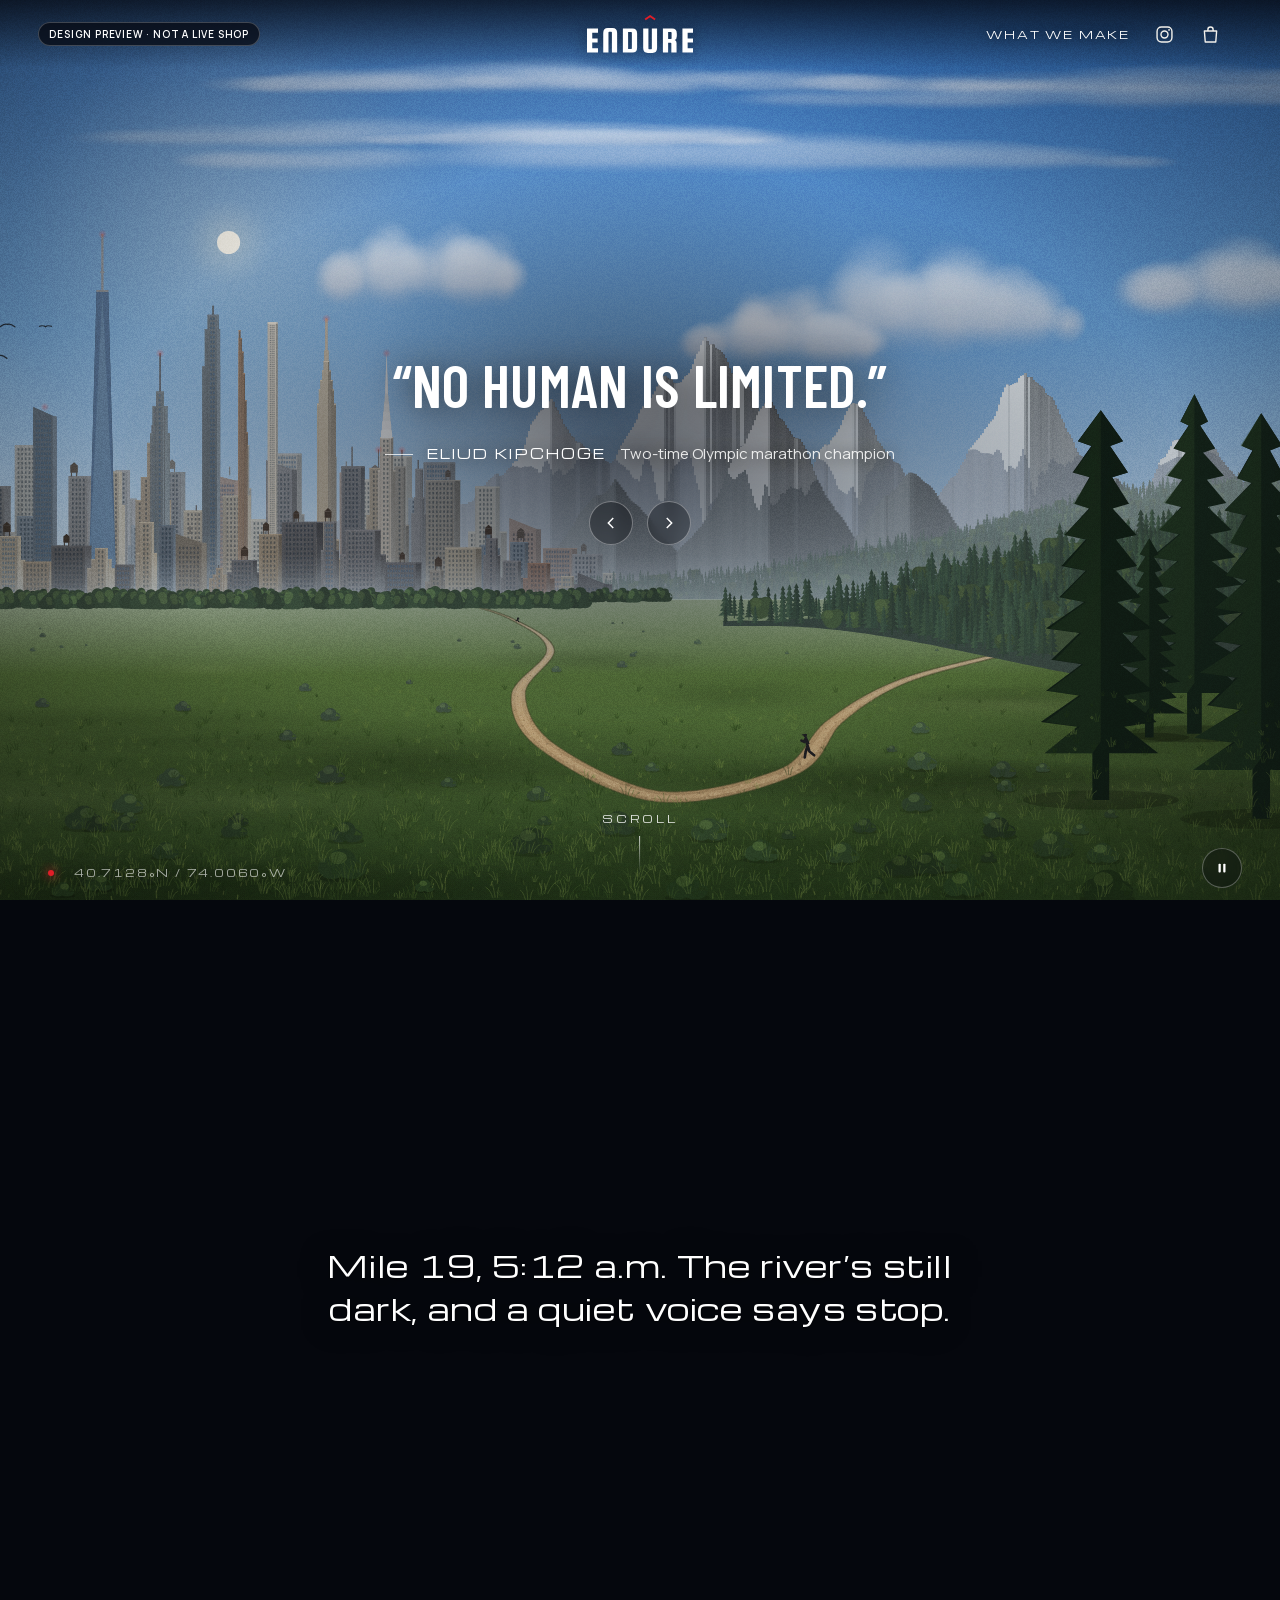
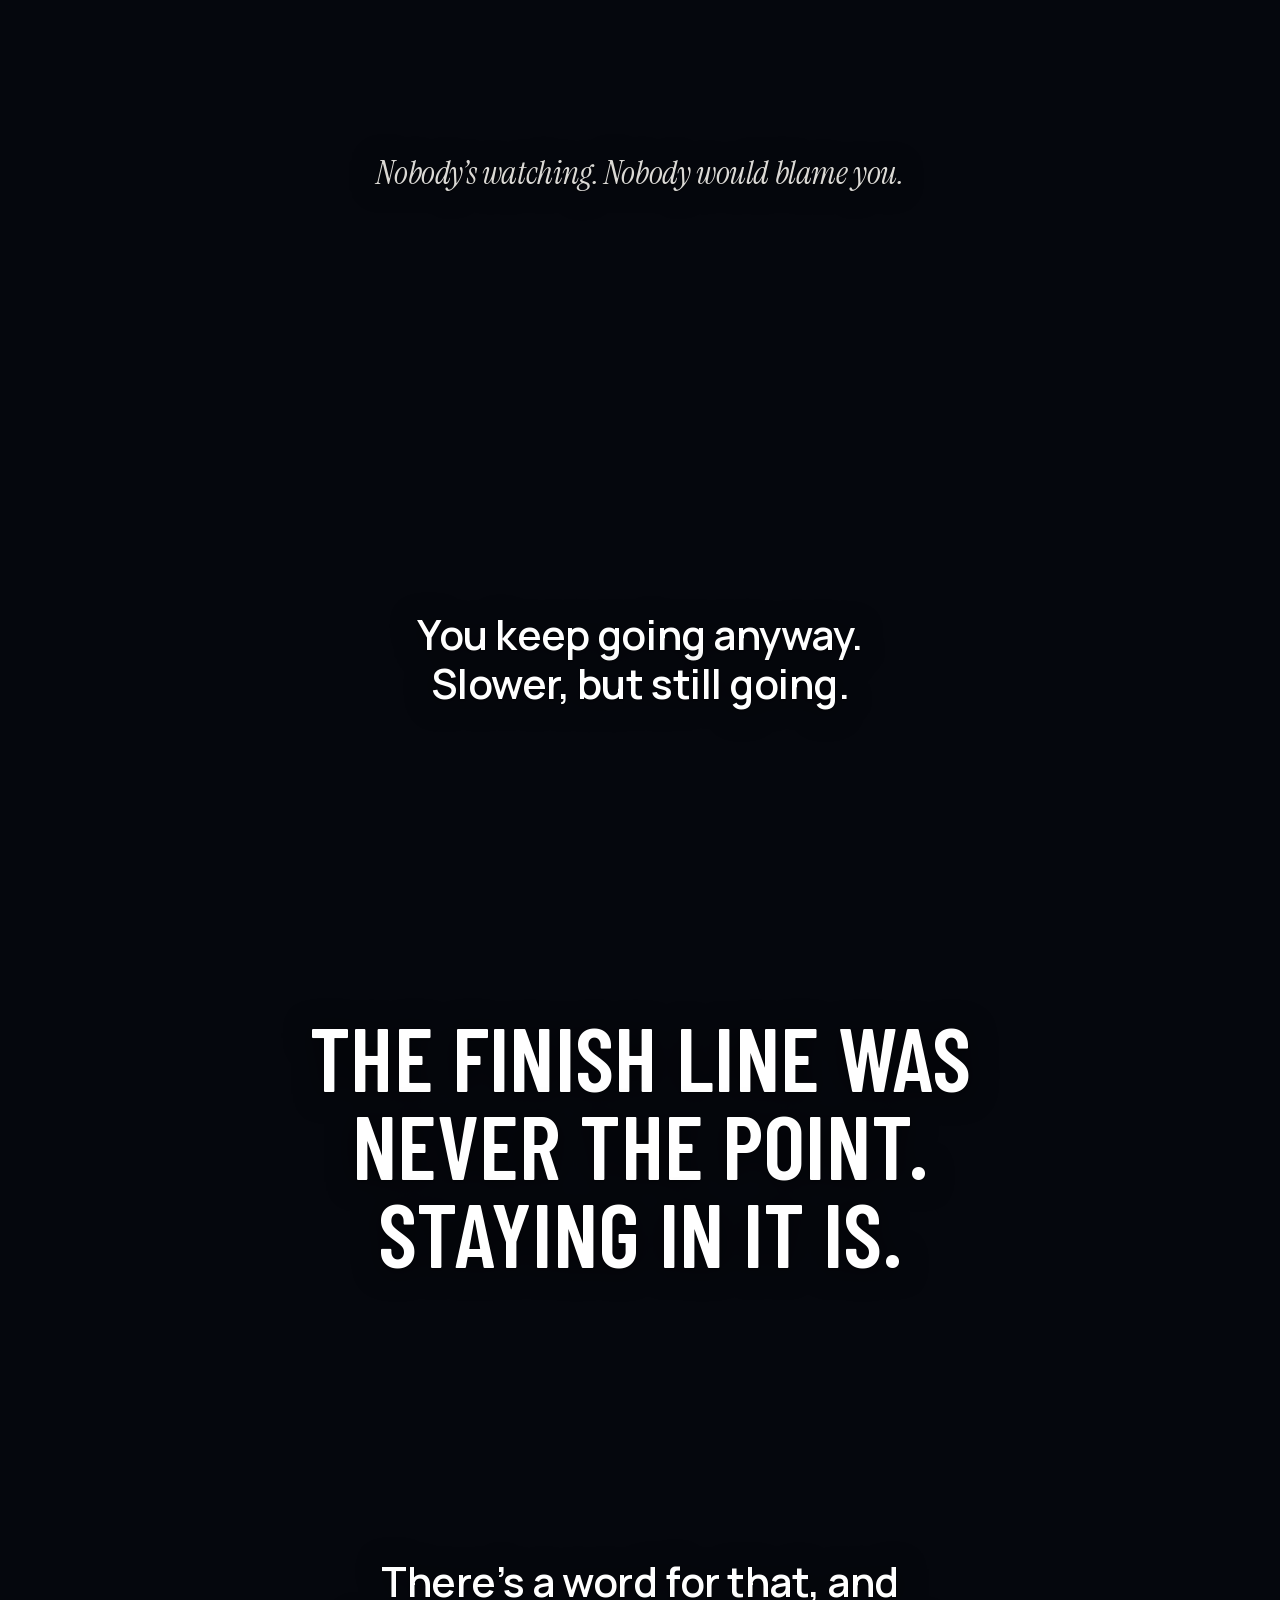
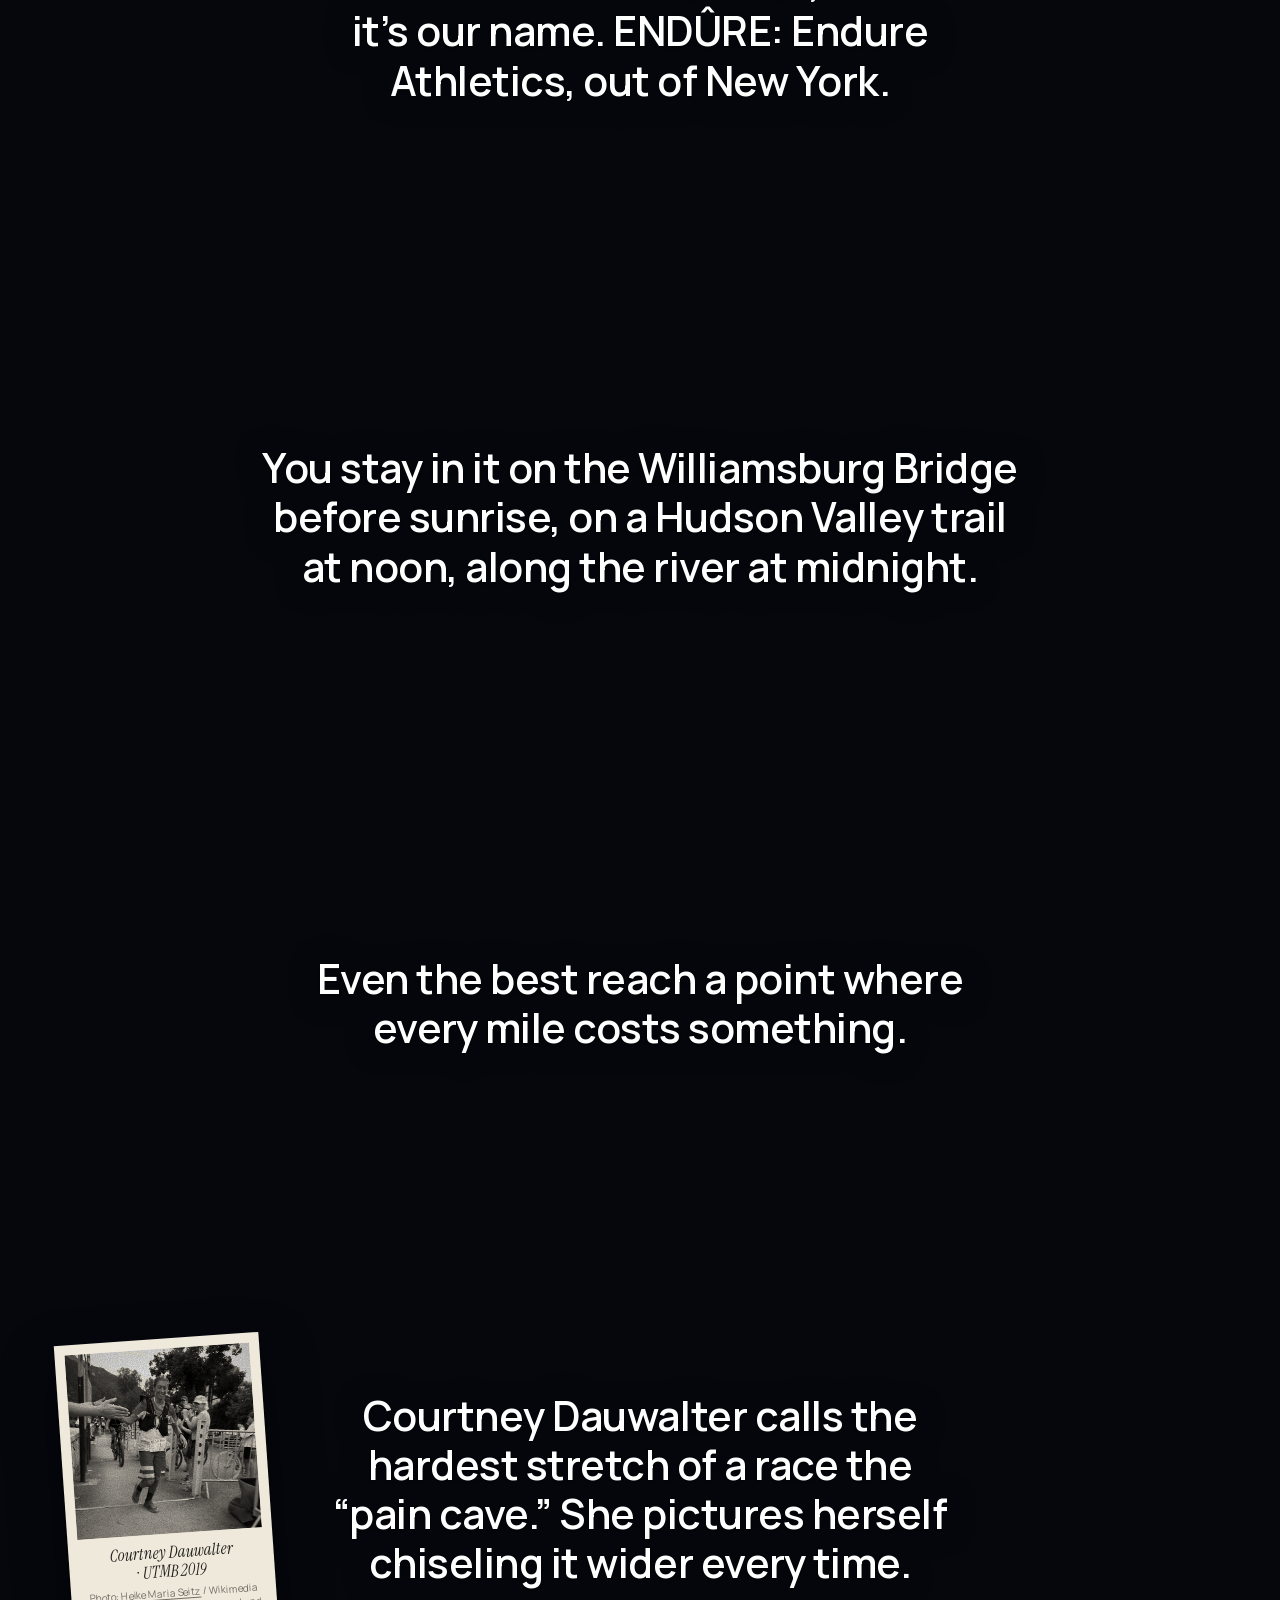
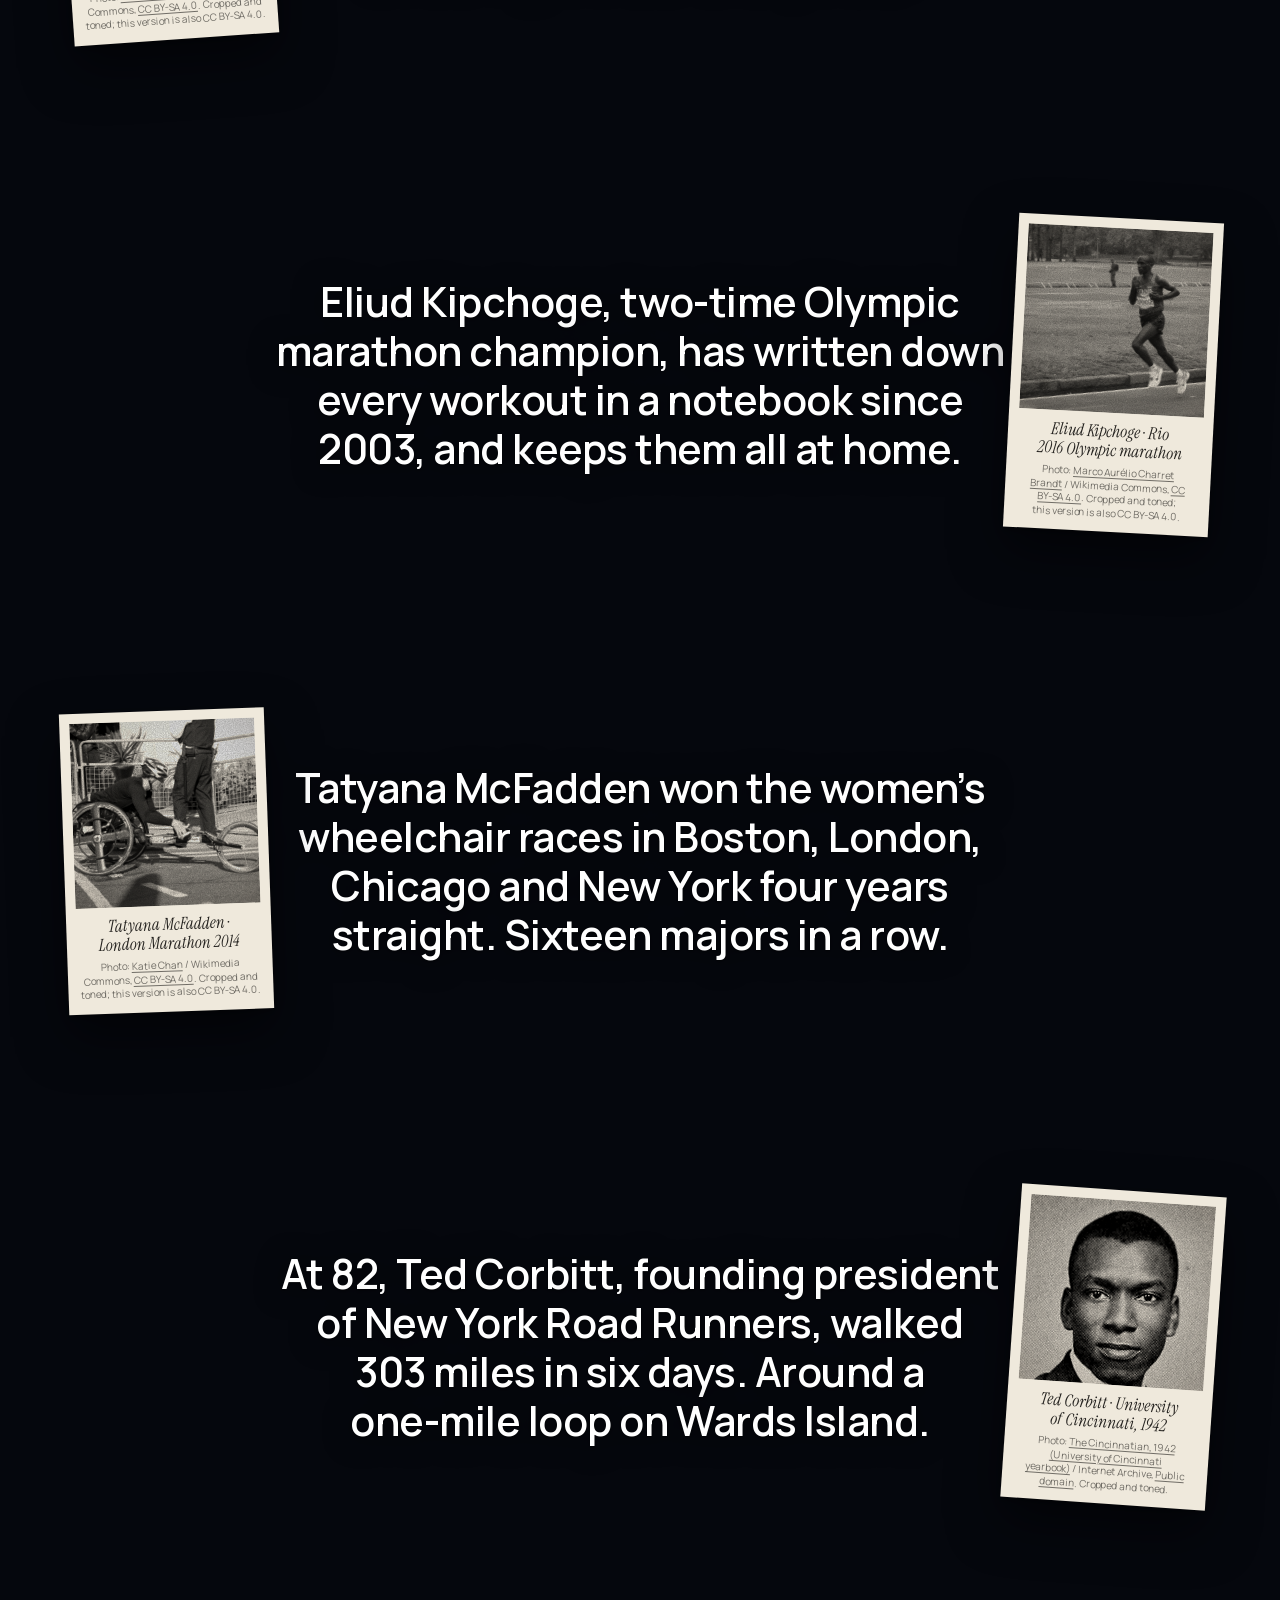
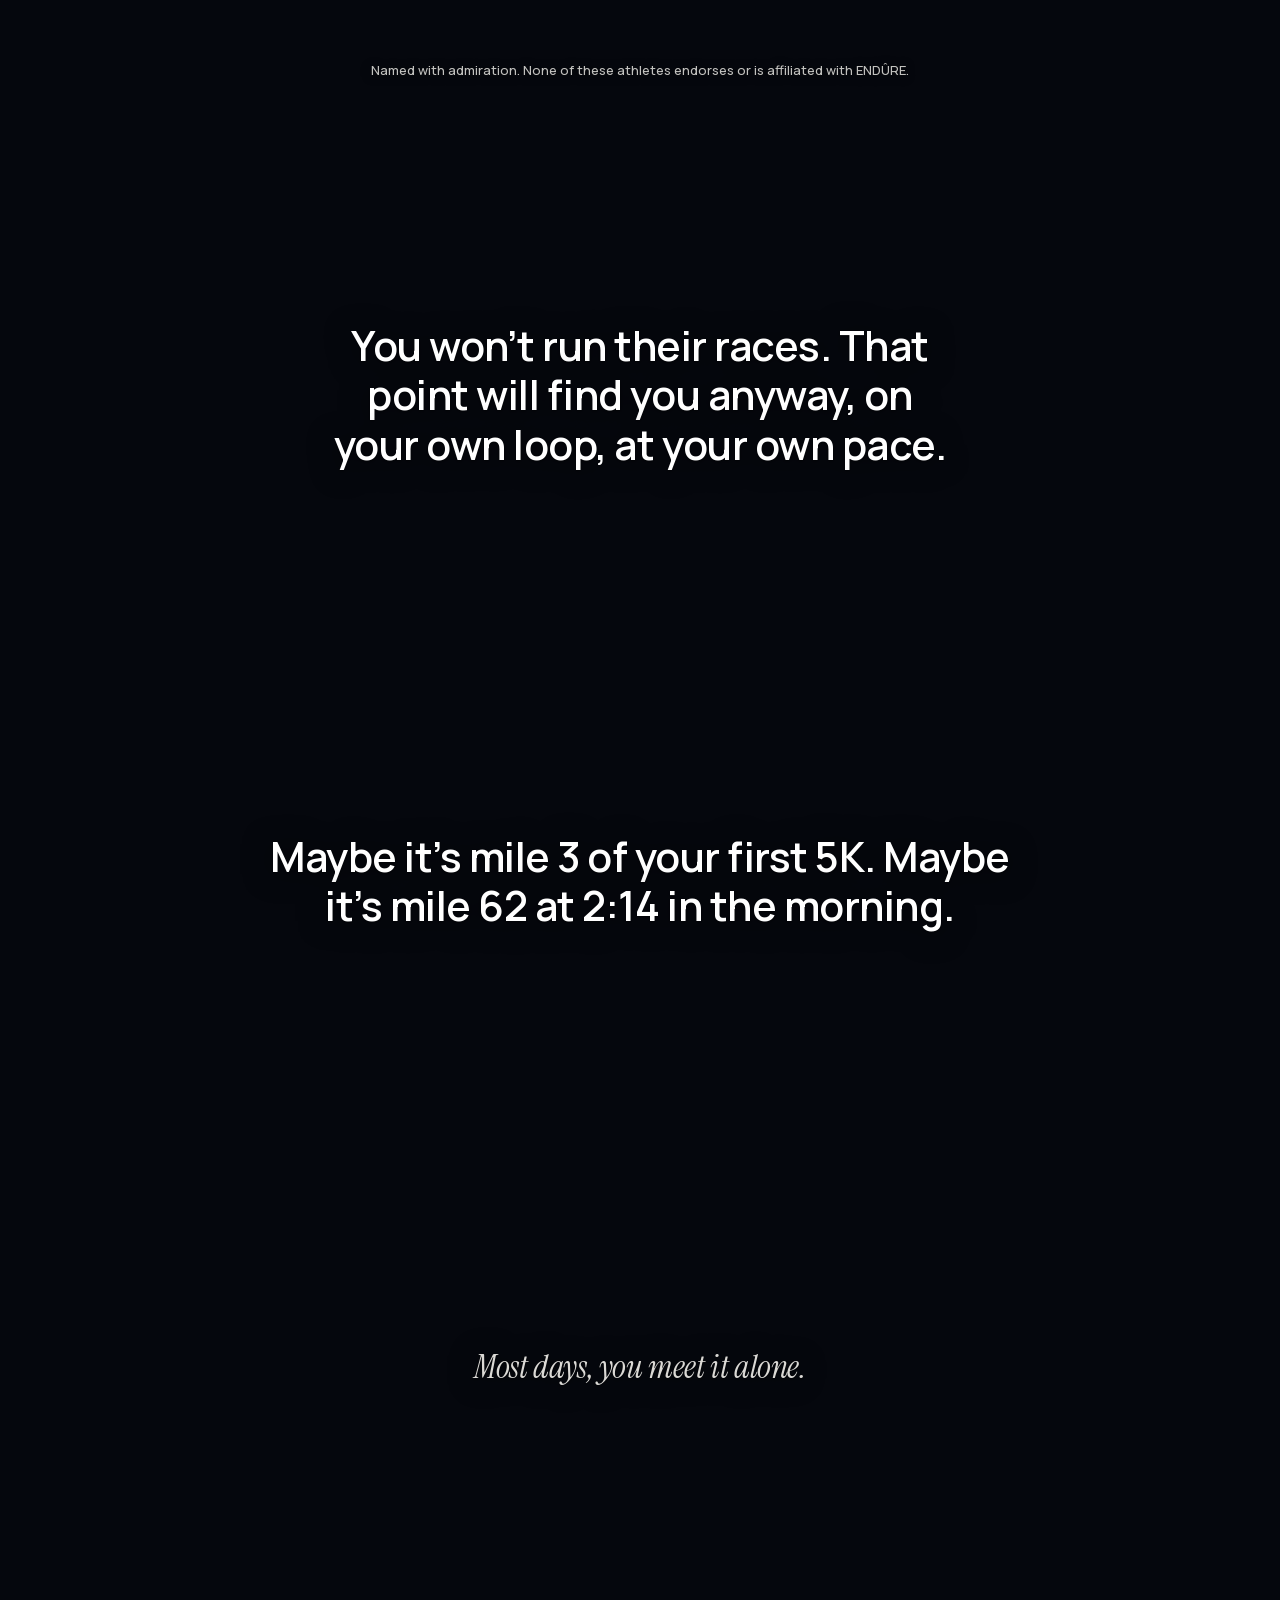
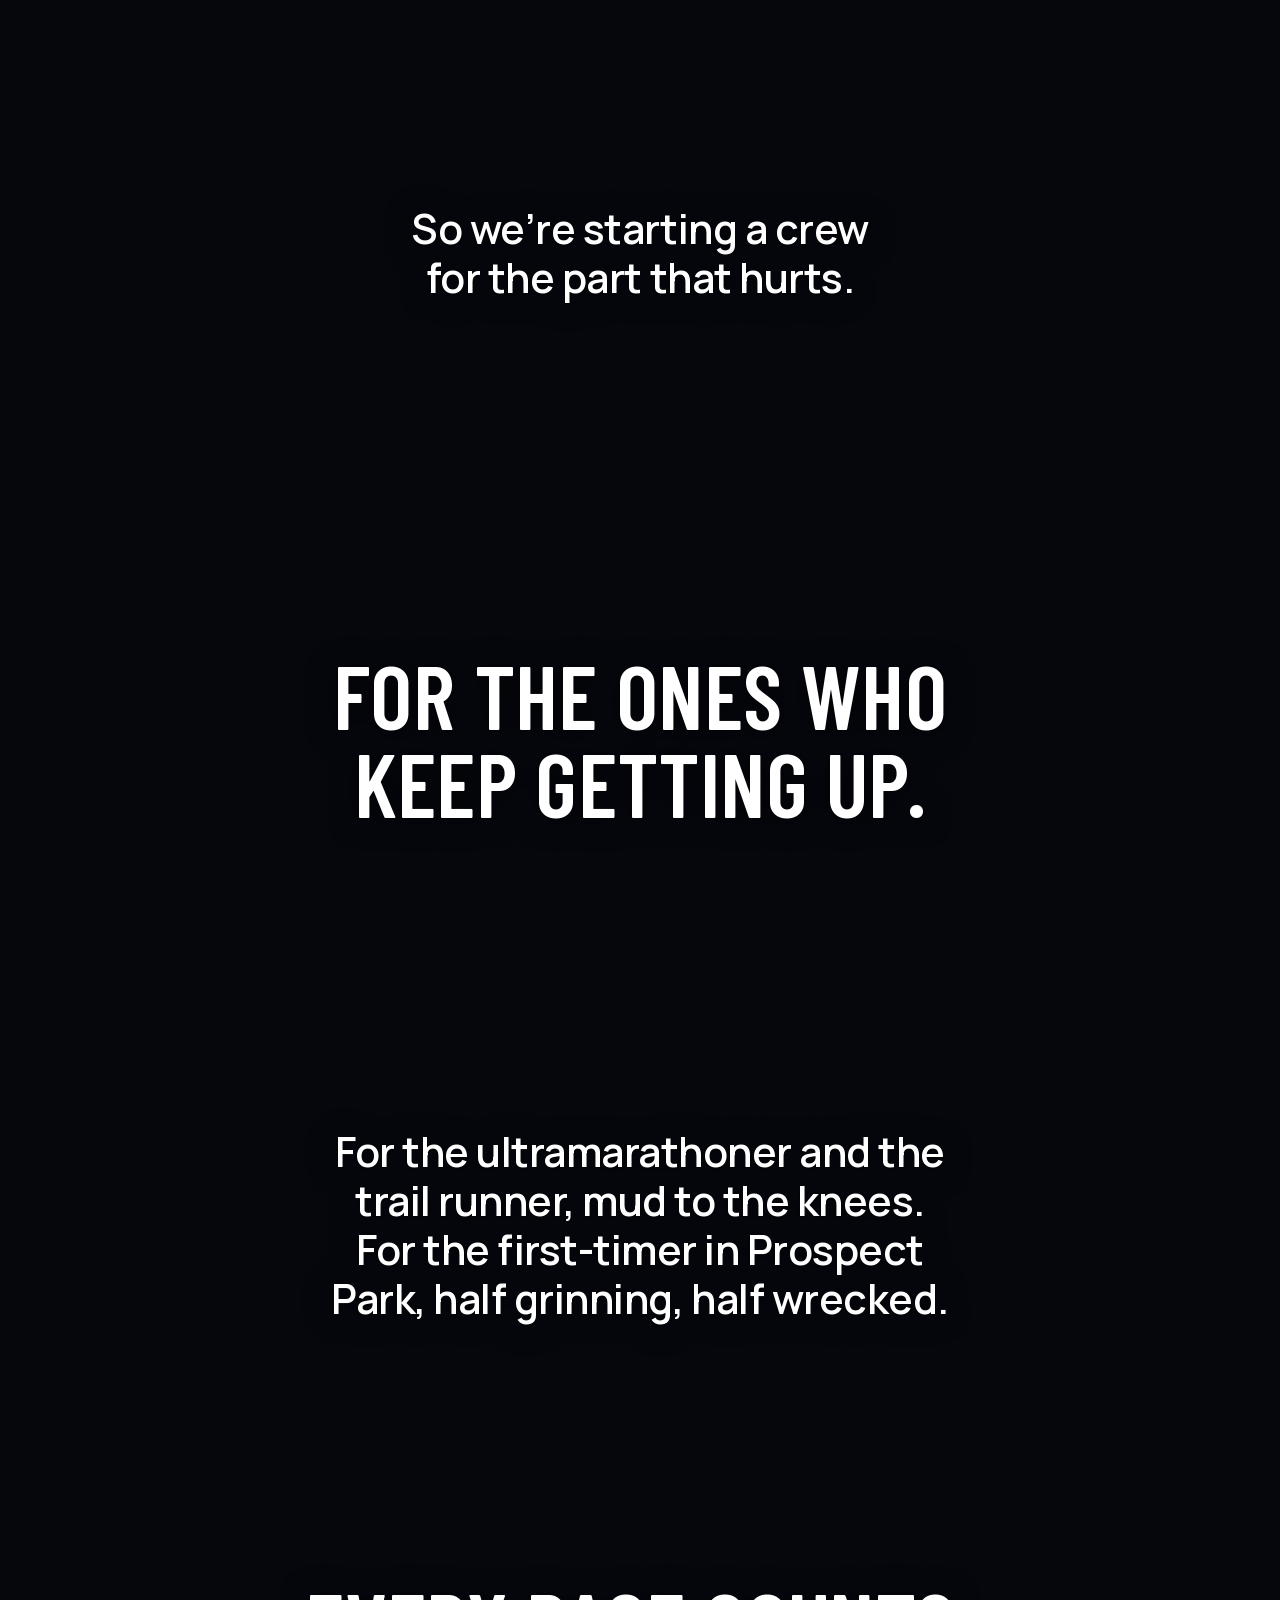
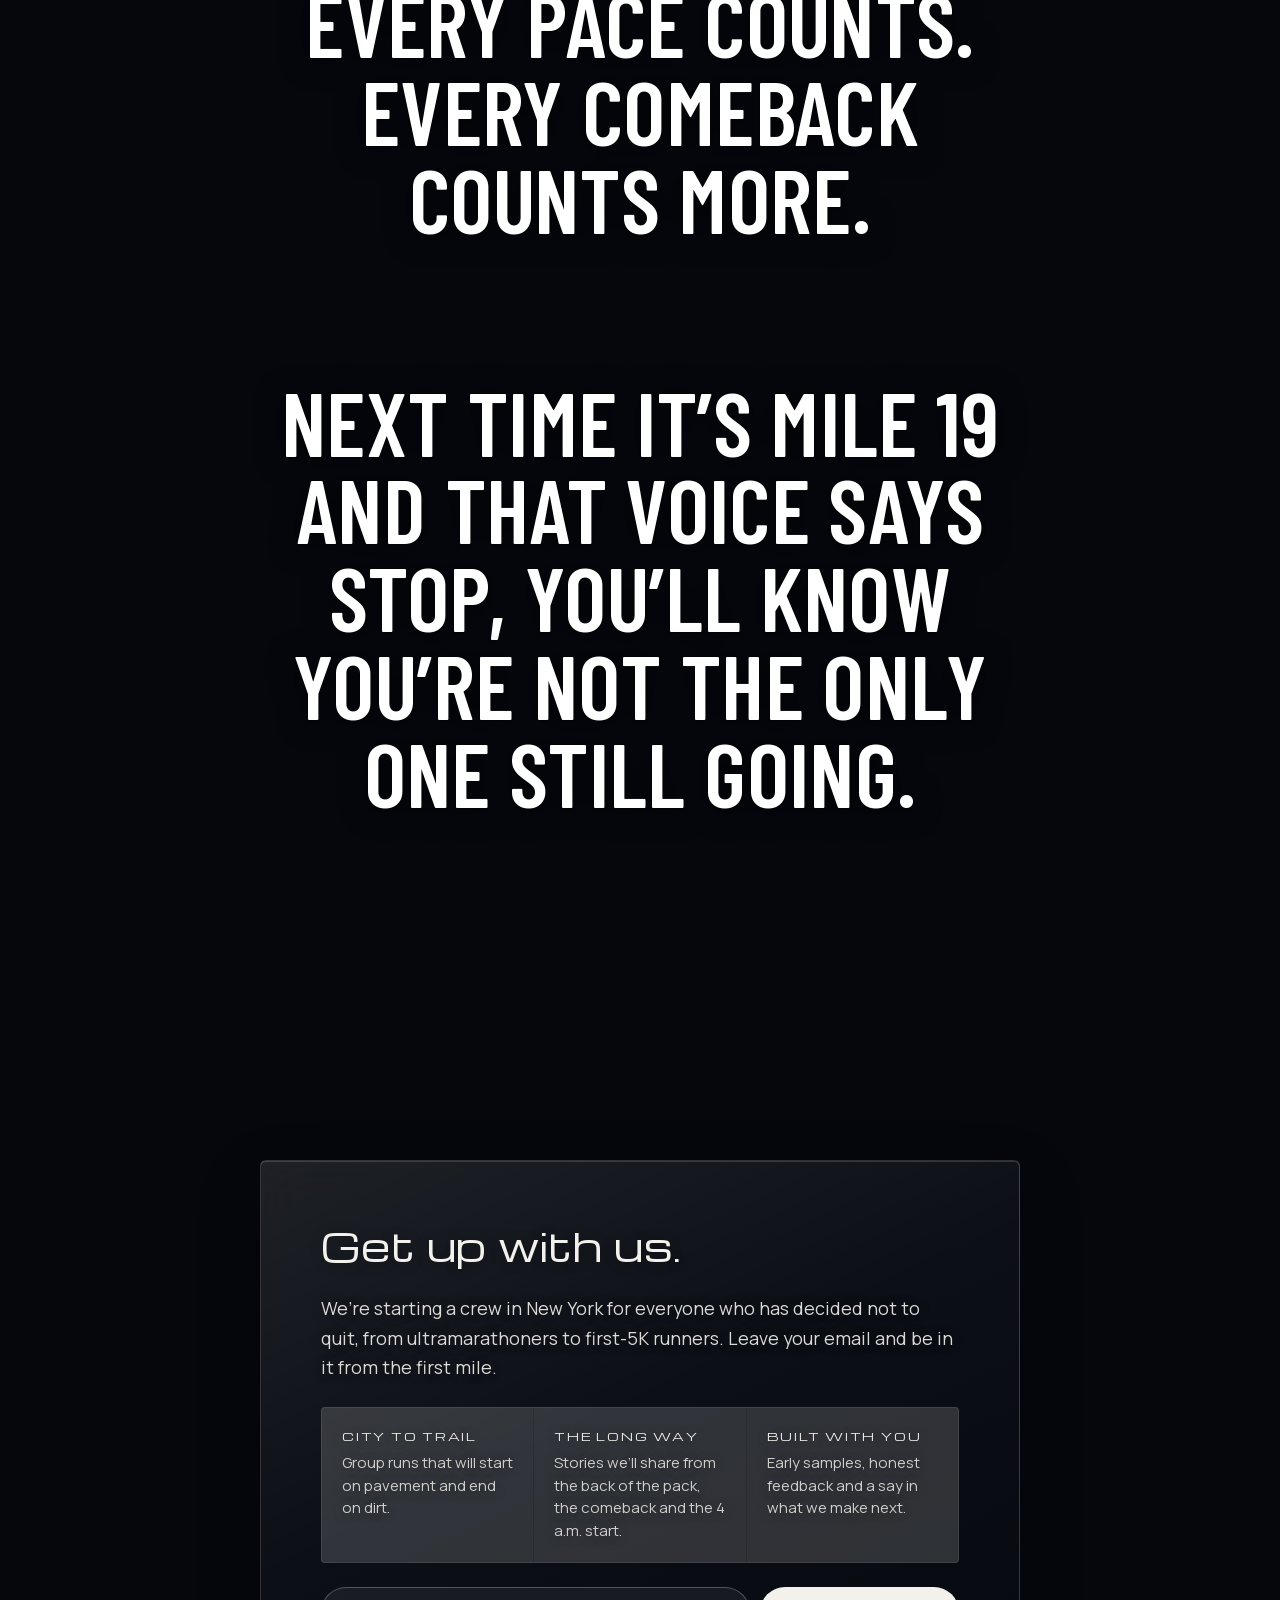
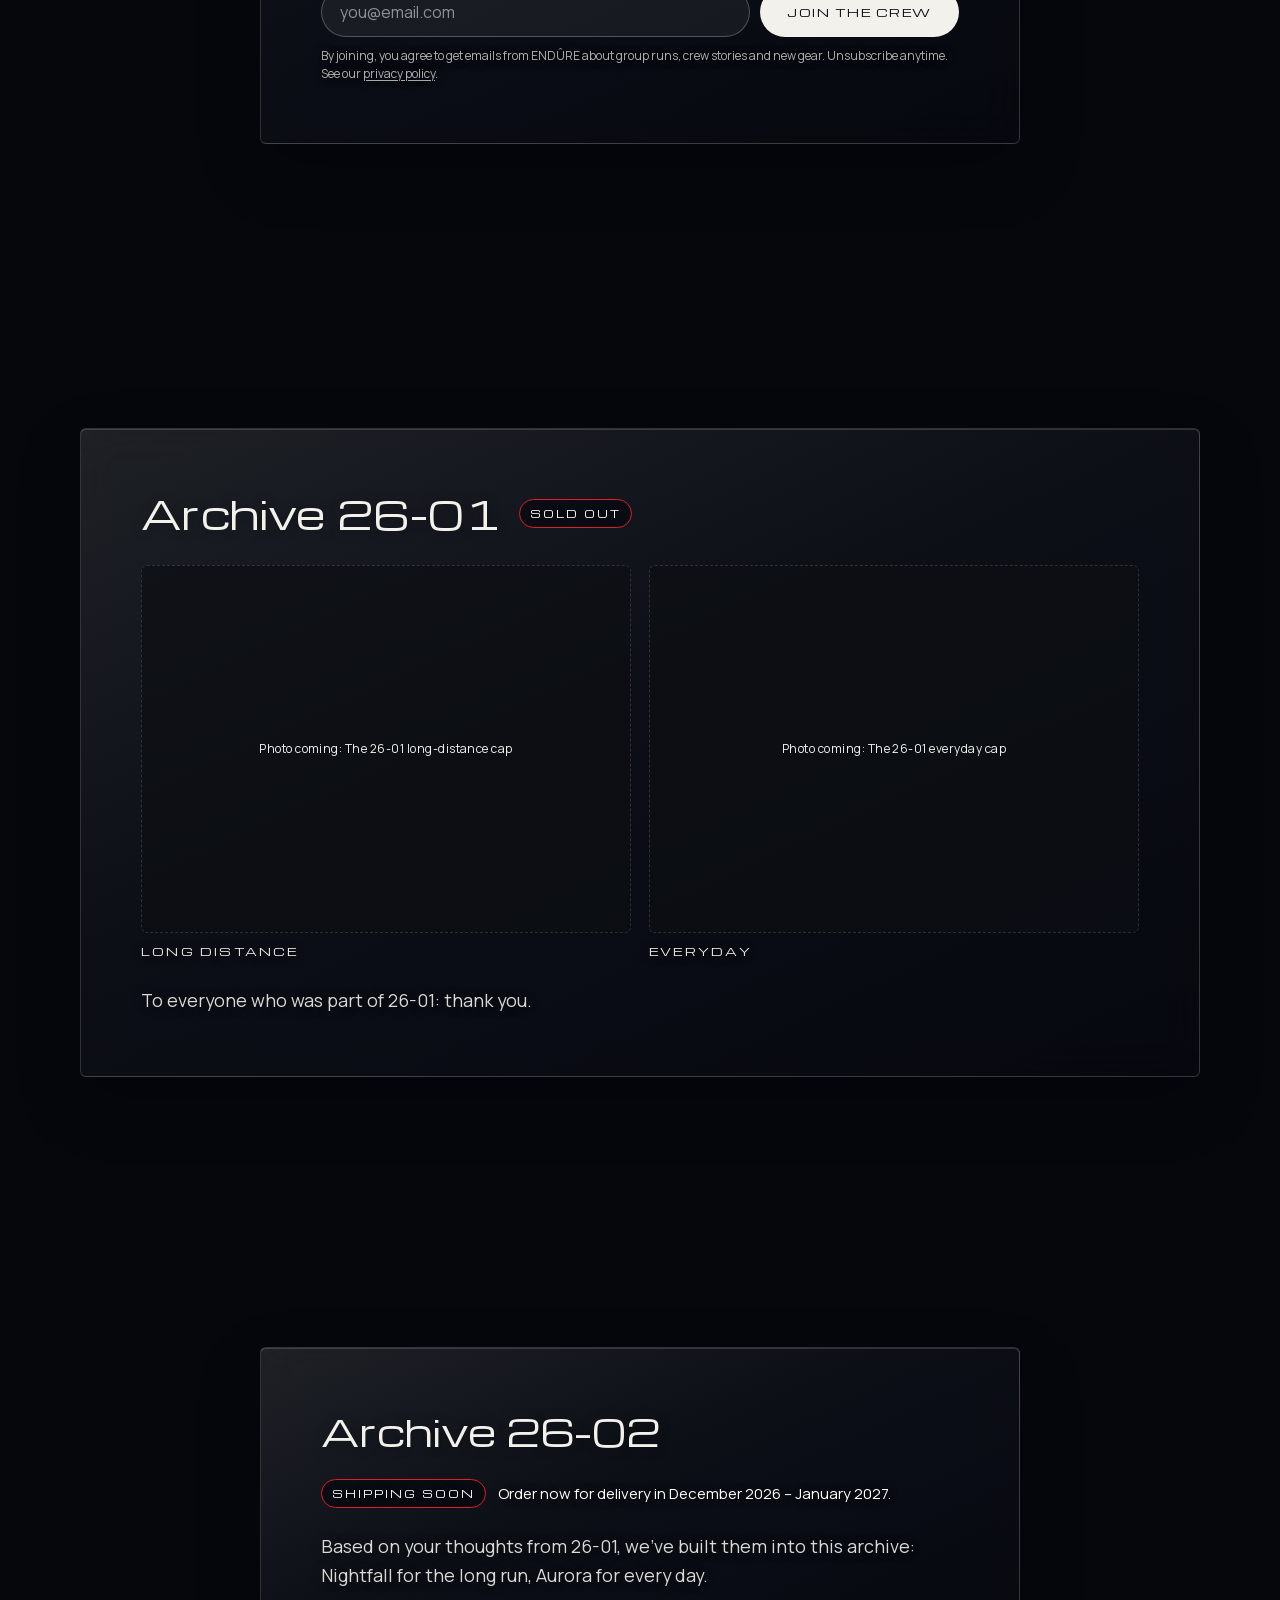
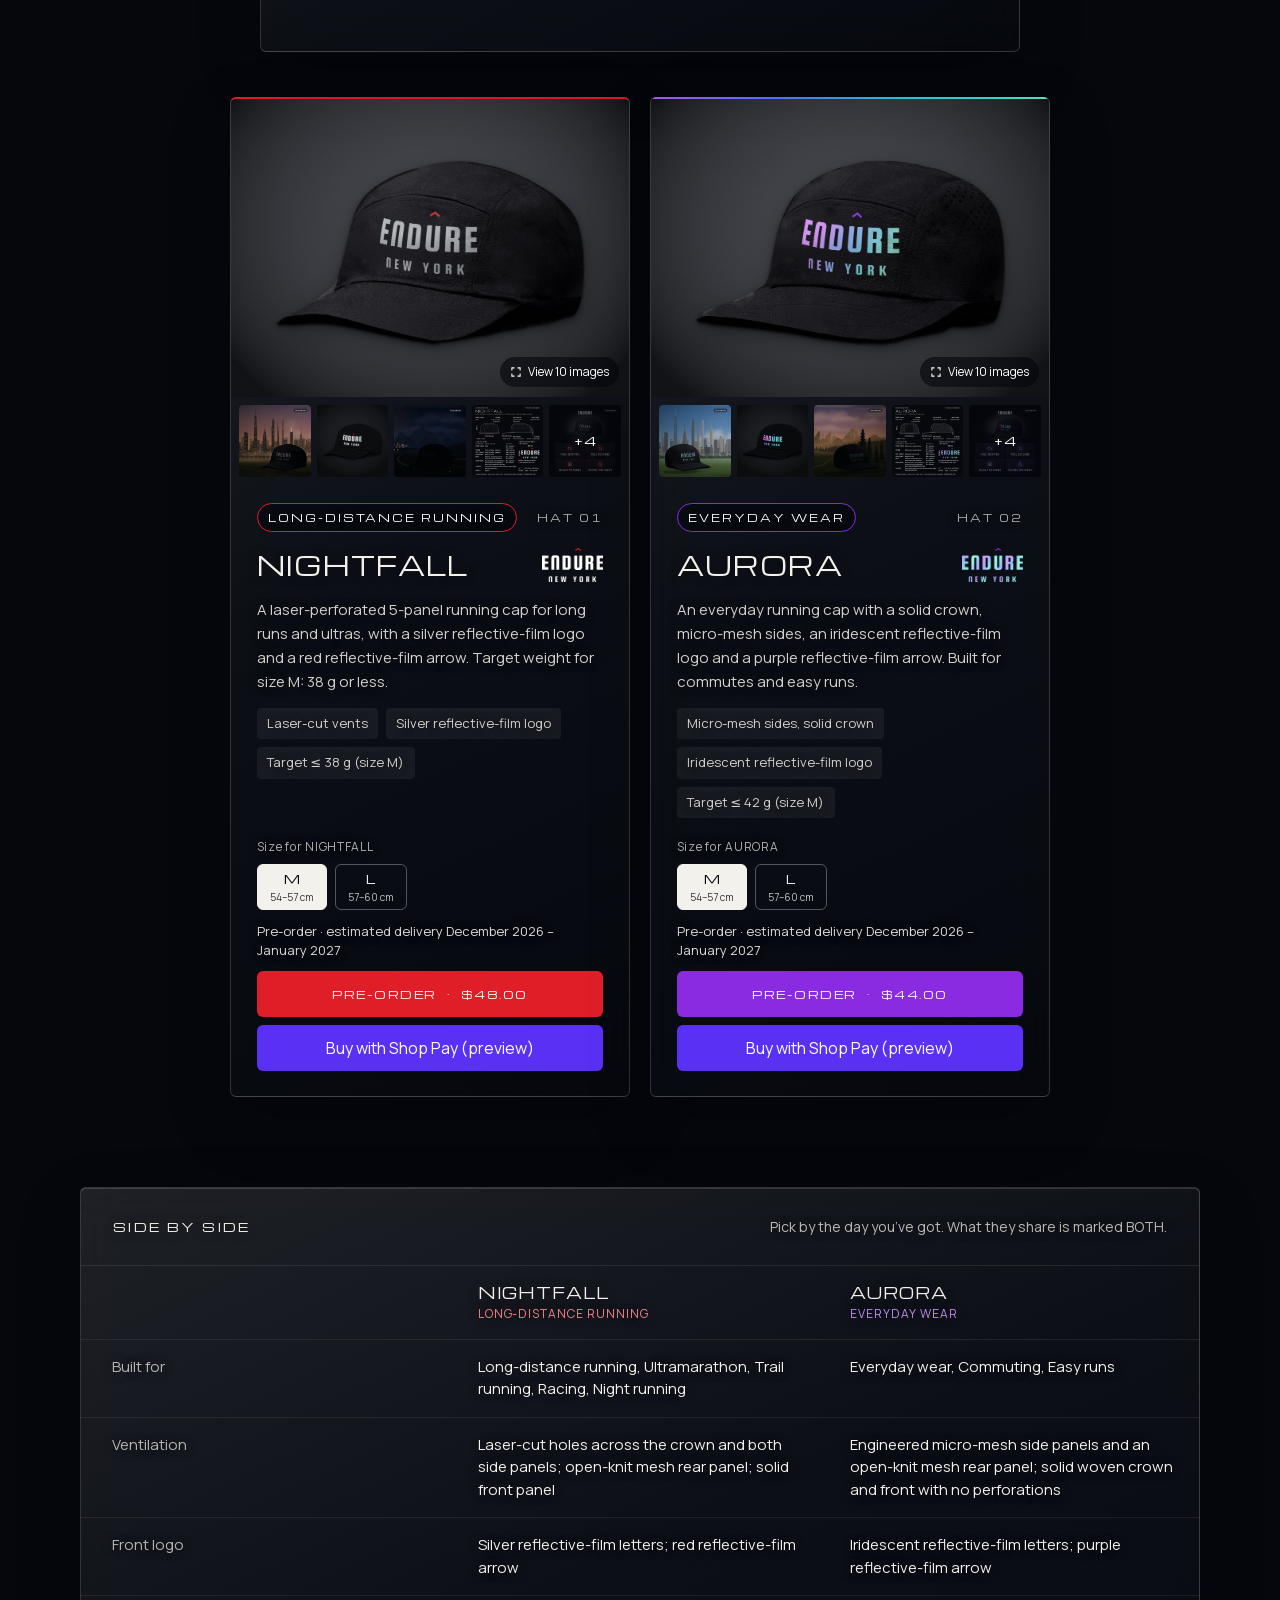
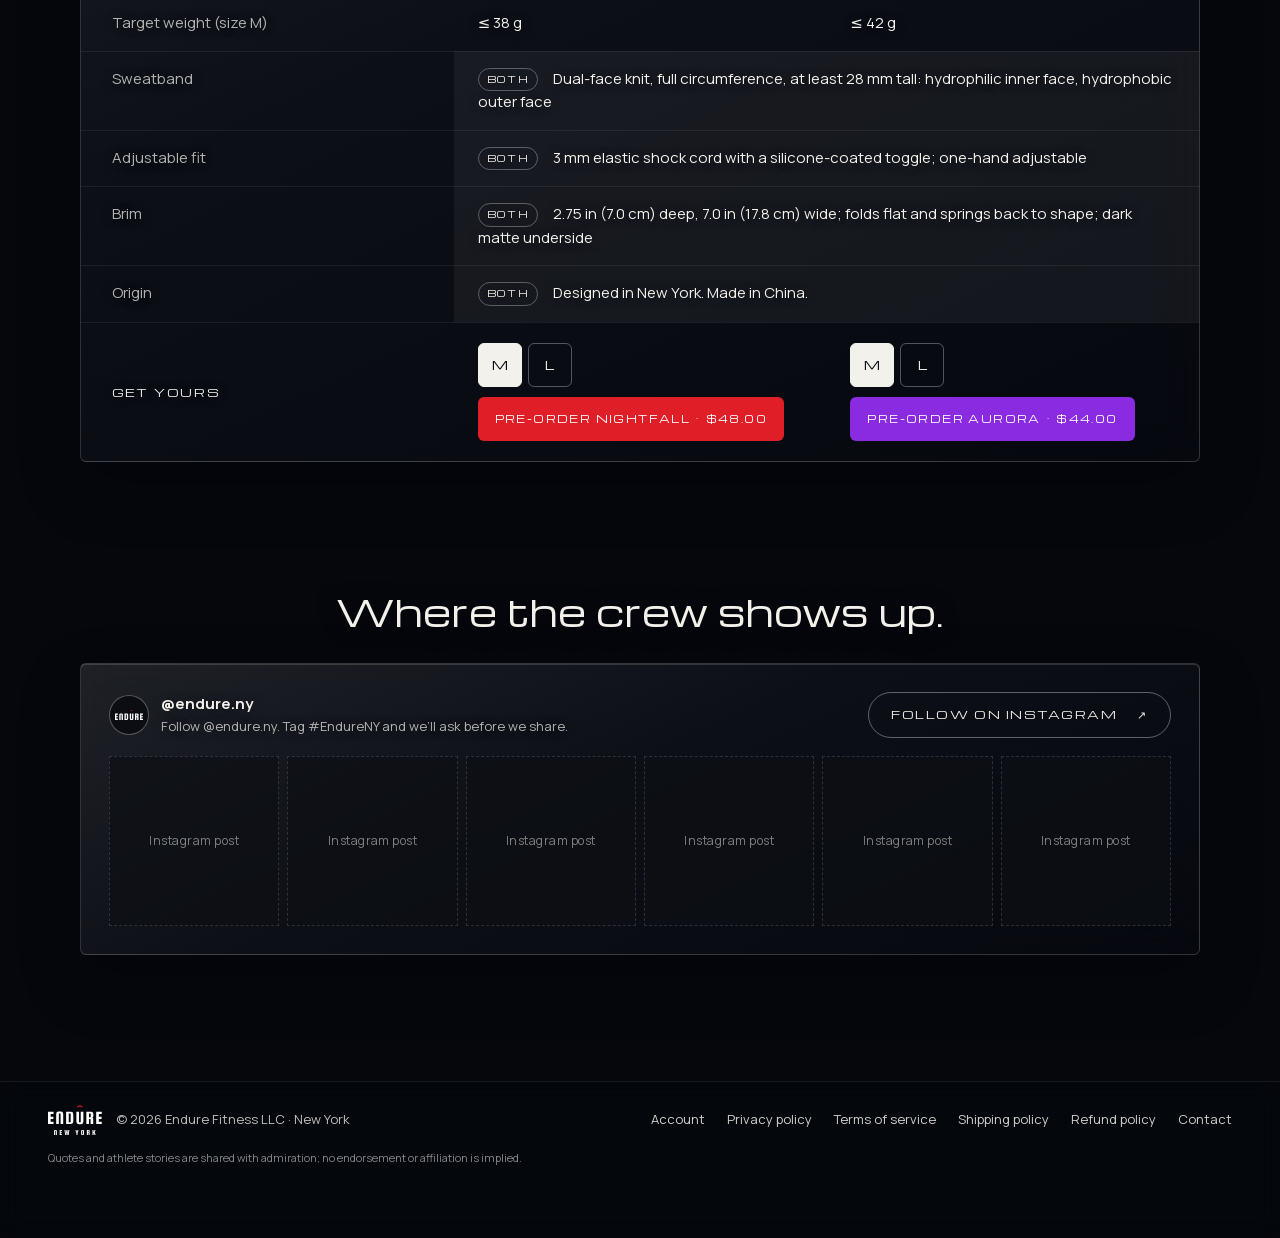
==== commit 94dcd240: "Preview from endureny@eceea52" ====
--- a/index.html
+++ b/index.html
@@ -115,13 +115,14 @@
   <svg class="scene-toggle__play" viewBox="0 0 16 16" aria-hidden="true" focusable="false"><path d="M5 3.2v9.6a.6.6 0 0 0 .9.5l7.6-4.8a.6.6 0 0 0 0-1L5.9 2.7a.6.6 0 0 0-.9.5z"/></svg>
 </button>
 <header id="shopify-section-sections--preview__header" class="shopify-section section-header intro-hold">
-<div class="site-header">
-  <span class="site-header__start"></span>
+<div class="site-header"><span class="site-header__start">
+    <a class="site-header__link site-header__link--start" href="/#what-we-make">What we make</a>
+  </span>
   <a href="/" class="site-header__logo"><svg xmlns="http://www.w3.org/2000/svg" viewBox="0.0 0.0 100.0 35.7" role="img" aria-hidden="true" focusable="false"><g fill="currentColor"><path d="M4.910557699052963 31.26274527939662H10.347246580147317V35.33149308718336H0.0V12.63770143513145H10.347246580147317V16.636298418646007H4.910557699052963V21.967761063332084H9.99649245878639V25.826056398302267H4.910557699052963Z"/><path d="M28.305857593826723 35.33149308718336H23.39529989477376V16.495996770101637Q23.39529989477376 16.215393473012895 23.20238512802525 16.00494100019634Q23.00947036127674 15.794488527379784 22.728867064188 15.794488527379784H20.834794808839Q20.55419151175026 15.794488527379784 20.361276745001753 16.00494100019634Q20.16836197825324 16.215393473012895 20.16836197825324 16.495996770101637V35.33149308718336H15.257804279200279V16.91690171573475Q15.257804279200279 12.286947313770526 19.60715538407576 12.286947313770526H23.95650648895124Q28.305857593826723 12.286947313770526 28.305857593826723 16.91690171573475Z"/><path d="M42.72185198176078 12.63770143513145Q47.07120308663626 12.63770143513145 47.07120308663626 17.267655837095674V30.701538685219138Q47.07120308663626 35.33149308718336 42.72185198176078 35.33149308718336H33.70747106278498V12.63770143513145ZM42.1606453875833 31.26274527939662V16.671373830782102Q42.1606453875833 16.39077053369336 41.96773062083479 16.180318060876804Q41.774815854086285 15.969865588060248 41.49421255699754 15.969865588060248H38.61802876183795V31.964253522118472H41.49421255699754Q41.774815854086285 31.964253522118472 41.96773062083479 31.753801049301916Q42.1606453875833 31.54334857648536 42.1606453875833 31.26274527939662Z"/><path d="M60.92599088039284 12.63770143513145H65.8365485794458V31.052292806580063Q65.8365485794458 35.68224720854429 61.48719747457032 35.68224720854429H57.13784636969484Q52.78849526481935 35.68224720854429 52.78849526481935 31.052292806580063V12.63770143513145H57.69905296387232V31.473197752213174Q57.69905296387232 31.753801049301916 57.89196773062083 31.96425352211847Q58.084882497369335 32.174705994935024 58.36548579445808 32.174705994935024H60.25955804980708Q60.54016134689582 32.174705994935024 60.73307611364433 31.96425352211847Q60.92599088039284 31.753801049301916 60.92599088039284 31.473197752213174Z"/><path d="M76.21887057172921 26.036508871118823V35.33149308718336H71.30831287267625V12.63770143513145H80.0420904945633Q84.39144159943879 12.63770143513145 84.39144159943879 17.267655837095674V19.89831174730262Q84.39144159943879 22.70434471819003 82.3921431076815 23.476003785184062Q84.14591371448614 24.10736120363373 84.14591371448614 26.352187580343656V35.33149308718336H79.23535601543317V26.738017113840677Q79.23535601543317 26.036508871118823 78.56892318484742 26.036508871118823ZM76.21887057172921 15.969865588060248V22.59911848178175H78.81445106980006Q79.0950543668888 22.59911848178175 79.28796913363732 22.388666008965195Q79.48088390038582 22.17821353614864 79.48088390038582 21.897610239059897V16.671373830782102Q79.48088390038582 16.39077053369336 79.28796913363732 16.180318060876804Q79.0950543668888 15.969865588060248 78.81445106980006 15.969865588060248Z"/><path d="M94.56331111890565 31.26274527939662H100.0V35.33149308718336H89.65275341985269V12.63770143513145H100.0V16.636298418646007H94.56331111890565V21.967761063332084H99.64924587863906V25.826056398302267H94.56331111890565Z"/></g><path class="logo__accent" style="fill:var(--logo-accent,#E01E28)" d="M 59.3125 0 L 64.4628 3.4335 L 63.4785 4.9101 L 59.3125 2.1327 L 55.1465 4.9101 L 54.1622 3.4335 Z"/></svg>
 <span class="visually-hidden">ENDÛRE</span>
   </a>
   <nav class="site-header__nav" aria-label="Utility">
-    <a class="site-header__link" href="/#what-we-make">What we make</a><a class="icon-link" href="https://www.instagram.com/endure.ny" target="_blank" rel="noopener"><svg xmlns="http://www.w3.org/2000/svg" viewBox="0 0 24 24" fill="none" stroke="currentColor" stroke-width="1.6" aria-hidden="true" focusable="false"><rect x="3.5" y="3.5" width="17" height="17" rx="5"/><circle cx="12" cy="12" r="4"/><circle cx="17.2" cy="6.8" r="1" fill="currentColor" stroke="none"/></svg>
+    <a class="site-header__link site-header__link--nav" href="/#what-we-make">What we make</a><a class="icon-link" href="https://www.instagram.com/endure.ny" target="_blank" rel="noopener"><svg xmlns="http://www.w3.org/2000/svg" viewBox="0 0 24 24" fill="none" stroke="currentColor" stroke-width="1.6" aria-hidden="true" focusable="false"><rect x="3.5" y="3.5" width="17" height="17" rx="5"/><circle cx="12" cy="12" r="4"/><circle cx="17.2" cy="6.8" r="1" fill="currentColor" stroke="none"/></svg>
 <span class="visually-hidden">Instagram (opens in a new window)</span>
       </a><a href="/cart" class="icon-link cart-link" data-cart-open><svg xmlns="http://www.w3.org/2000/svg" viewBox="0 0 24 24" fill="none" stroke="currentColor" stroke-width="1.6" stroke-linejoin="round" aria-hidden="true" focusable="false"><path d="M5 8h14l-1 12.5H6L5 8Z"/><path d="M9 8V6.5a3 3 0 0 1 6 0V8"/></svg>
 <span class="visually-hidden">Bag</span>
@@ -769,25 +770,33 @@
 
 </section>
 <section id="shopify-section-template--preview__archive_26_01" class="shopify-section section section--panel section--archive">
-<div class="archive panel glass panel--wide" id="what-we-make">
+<div class="archive panel glass panel--wide">
   <div class="archive__head">
     <h2 class="h2">Archive 26-01</h2><p class="tag archive__status">Sold out</p></div>
-  <ul class="archive__pieces" role="list"><li class="archive__piece" >
-        
-<div class="slot archive__photo slot--empty"><span class="slot__label">Photo coming: the 26-01 long-distance cap</span></div>
-
-        <p class="archive__type">Long distance</p>
-      </li><li class="archive__piece" >
-        
-<div class="slot archive__photo slot--empty"><span class="slot__label">Photo coming: the 26-01 everyday cap</span></div>
-
-        <p class="archive__type">Everyday</p>
-      </li></ul><div class="lede rte archive__thanks"><p>To everyone who ran in 26-01: thank you. You wore them hard and told us what to change.</p></div></div>
+  <ul class="archive__pieces" role="list">
+    
+<li class="archive__piece" >
+<div class="slot archive__photo slot--empty"><span class="slot__label">Photo coming: The 26-01 long-distance cap</span></div>
+
+  <p class="archive__type">Long distance</p>
+</li>
+
+
+
+<li class="archive__piece" >
+<div class="slot archive__photo slot--empty"><span class="slot__label">Photo coming: The 26-01 everyday cap</span></div>
+
+  <p class="archive__type">Everyday</p>
+</li>
+
+
+
+  </ul><div class="lede rte archive__thanks"><p>To everyone who was part of 26-01: thank you.</p></div></div>
 
 
 </section>
 <section id="shopify-section-template--preview__caps" class="shopify-section section section--caps">
-<div class="caps"><div class="panel glass caps__intro"><h2 class="h2">Archive 26-02</h2><p class="tag caps__status">Shipping soon · Order now for December–January delivery</p><div class="lede rte"><p>You wore 26-01 and told us what to change. We built it into 26-02: Nightfall for the long run, Aurora for every day.</p></div></div><div class="caps__grid">
+<div class="caps" id="what-we-make"><div class="panel glass caps__intro"><h2 class="h2">Archive 26-02</h2><p class="caps__status"><span class="tag">Shipping soon</span> <span class="caps__status-note">Order now for delivery in December 2026 – January 2027.</span></p><div class="lede rte"><p>Based on your thoughts from 26-01, we’ve built them into this archive: Nightfall for the long run, Aurora for every day.</p></div></div><div class="caps__grid">
     <product-view
   class="cap-card glass cap-card--accent"
   style="--accent: #E01E28;"
@@ -971,17 +980,22 @@
             >
             <label class="size-picker__option" for="BuyForm-card-1000-1002">
               <span class="size-picker__size">L</span><span class="size-picker__fit">57–60 cm</span></label></div>
-      </fieldset><div class="buy-form__actions">
+      </fieldset><p class="buy-form__delivery" id="BuyForm-card-1000-delivery">Pre-order · estimated delivery December 2026 – January 2027</p><div class="buy-form__actions">
       <button
         type="submit"
         name="add"
         class="button button--accent buy-form__add"
         
+          aria-describedby="BuyForm-card-1000-delivery"
+        
+        
       >
         <span data-add-label>Pre-order</span>
         <span aria-hidden="true">&middot;</span>
         <span data-price>$48.00</span>
-      </button><div class="buy-form__express"><div class="shopify-payment-button"><button type="button" class="shopify-payment-button__button" style="width:100%;background:#5a31f4;color:#fff;border:0">Buy with Shop Pay (preview)</button></div></div></div><p class="buy-form__delivery">Pre-order · estimated delivery December 2026 – January 2027</p><p class="buy-form__status" role="status" aria-live="polite" data-status></p></form></buy-form>
+      </button><div class="buy-form__express"><div class="shopify-payment-button"><button type="button" class="shopify-payment-button__button" style="width:100%;background:#5a31f4;color:#fff;border:0">Buy with Shop Pay (preview)</button></div></div></div>
+
+    <p class="buy-form__status" role="status" aria-live="polite" data-status></p></form></buy-form>
 
 </div>
 
@@ -1173,17 +1187,22 @@
             >
             <label class="size-picker__option" for="BuyForm-card-2000-2002">
               <span class="size-picker__size">L</span><span class="size-picker__fit">57–60 cm</span></label></div>
-      </fieldset><div class="buy-form__actions">
+      </fieldset><p class="buy-form__delivery" id="BuyForm-card-2000-delivery">Pre-order · estimated delivery December 2026 – January 2027</p><div class="buy-form__actions">
       <button
         type="submit"
         name="add"
         class="button button--accent buy-form__add"
         
+          aria-describedby="BuyForm-card-2000-delivery"
+        
+        
       >
         <span data-add-label>Pre-order</span>
         <span aria-hidden="true">&middot;</span>
         <span data-price>$44.00</span>
-      </button><div class="buy-form__express"><div class="shopify-payment-button"><button type="button" class="shopify-payment-button__button" style="width:100%;background:#5a31f4;color:#fff;border:0">Buy with Shop Pay (preview)</button></div></div></div><p class="buy-form__delivery">Pre-order · estimated delivery December 2026 – January 2027</p><p class="buy-form__status" role="status" aria-live="polite" data-status></p></form></buy-form>
+      </button><div class="buy-form__express"><div class="shopify-payment-button"><button type="button" class="shopify-payment-button__button" style="width:100%;background:#5a31f4;color:#fff;border:0">Buy with Shop Pay (preview)</button></div></div></div>
+
+    <p class="buy-form__status" role="status" aria-live="polite" data-status></p></form></buy-form>
 
 </div>
 
@@ -1263,17 +1282,22 @@
             >
             <label class="size-picker__option" for="CompareBuy-template--preview__compare-a-1002">
               <span class="size-picker__size">L</span><span class="visually-hidden">57–60 cm</span></label></div>
-      </fieldset><div class="buy-form__actions">
+      </fieldset><p class="buy-form__delivery visually-hidden" id="CompareBuy-template--preview__compare-a-delivery">Pre-order · estimated delivery December 2026 – January 2027</p><div class="buy-form__actions">
       <button
         type="submit"
         name="add"
         class="button button--accent buy-form__add"
         
+          aria-describedby="CompareBuy-template--preview__compare-a-delivery"
+        
+        
       >
         <span data-add-label>Pre-order NIGHTFALL</span>
         <span aria-hidden="true">&middot;</span>
         <span data-price>$48.00</span>
-      </button></div><p class="buy-form__status" role="status" aria-live="polite" data-status></p></form></buy-form>
+      </button></div>
+
+    <p class="buy-form__status" role="status" aria-live="polite" data-status></p></form></buy-form>
 </td>
               <td style="--accent: #8A2BE2;"><buy-form class="buy-form buy-form--compact" data-product-id="2000"><form method="post" action="/cart/add" accept-charset="UTF-8" id="CompareBuy-template--preview__compare-b" class="buy-form__form" novalidate="novalidate" data-buy-form=""><input type="hidden" name="form_type" value="product"><input type="hidden" name="properties[Estimated delivery]" value="December 2026 – January 2027"><fieldset class="size-picker">
         <legend class="size-picker__legend visually-hidden">Size for AURORA</legend>
@@ -1302,17 +1326,22 @@
             >
             <label class="size-picker__option" for="CompareBuy-template--preview__compare-b-2002">
               <span class="size-picker__size">L</span><span class="visually-hidden">57–60 cm</span></label></div>
-      </fieldset><div class="buy-form__actions">
+      </fieldset><p class="buy-form__delivery visually-hidden" id="CompareBuy-template--preview__compare-b-delivery">Pre-order · estimated delivery December 2026 – January 2027</p><div class="buy-form__actions">
       <button
         type="submit"
         name="add"
         class="button button--accent buy-form__add"
         
+          aria-describedby="CompareBuy-template--preview__compare-b-delivery"
+        
+        
       >
         <span data-add-label>Pre-order AURORA</span>
         <span aria-hidden="true">&middot;</span>
         <span data-price>$44.00</span>
-      </button></div><p class="buy-form__status" role="status" aria-live="polite" data-status></p></form></buy-form>
+      </button></div>
+
+    <p class="buy-form__status" role="status" aria-live="polite" data-status></p></form></buy-form>
 </td>
             </tr></tbody>
       </table>
--- a/preview/preview-mode.css
+++ b/preview/preview-mode.css
@@ -5,5 +5,5 @@
   font: 600 10px/1.2 'Manrope', system-ui, sans-serif; letter-spacing: .08em; text-transform: uppercase;
   backdrop-filter: blur(6px); -webkit-backdrop-filter: blur(6px); pointer-events: none;
 }
-@media (max-width: 520px) { .preview-badge { top: auto; bottom: 64px; left: 50%; translate: -50% 0; white-space: nowrap; } }
+@media (max-width: 600px) { .preview-badge { top: auto; bottom: 64px; left: 50%; translate: -50% 0; white-space: nowrap; } }
 .preview-notice { margin: 8px 0 0; font-size: 13px; line-height: 1.4; color: #fff; }
--- a/assets/critical.css
+++ b/assets/critical.css
@@ -27,7 +27,12 @@
 }
 
 *, *::before, *::after { box-sizing: border-box; }
-html { scroll-behavior: smooth; -webkit-text-size-adjust: 100%; }
+html { -webkit-text-size-adjust: 100%; }
+/* Smooth in-page jumps (e.g. "What we make" on the homepage), only once the
+   visitor has clicked or pressed a key (theme.js adds .smooth-scroll) and
+   only if they allow motion. Arriving from another page at a #link jumps
+   straight there instead of gliding across the whole page. */
+@media (prefers-reduced-motion: no-preference) { html.smooth-scroll { scroll-behavior: smooth; } }
 html, body { margin: 0; padding: 0; background: var(--ink); color: var(--paper); -webkit-font-smoothing: antialiased; }
 body { font-family: var(--f-body); font-size: 16px; line-height: 1.5; min-height: 100vh; }
 a { color: inherit; text-decoration: none; }
@@ -86,9 +91,12 @@
   color: #fff; text-shadow: 0 1px 10px rgb(0 0 0 / .6);
 }
 .site-header__link:hover { text-decoration: underline; text-underline-offset: 5px; }
-/* Phones: no room beside the icons, so the link takes the empty left side. */
+/* Phones: no room beside the icons, so the link sits in the empty left cell (sections/header renders both). */
+.site-header__start { display: flex; align-items: center; min-width: 0; }
+.site-header__link--start { display: none; }
 @media (max-width: 600px) {
-  .site-header__link { position: absolute; left: clamp(6px, 3vw, 40px); top: 50%; translate: 0 -50%; max-width: calc(50% - 90px); padding: 8px 6px; font-size: 9px; line-height: 1.45; letter-spacing: .14em; white-space: normal; }
+  .site-header__link--nav { display: none; }
+  .site-header__link--start { display: block; padding: 8px 6px 8px 0; font-size: 9px; line-height: 1.45; letter-spacing: .14em; white-space: normal; }
 }
 [id="what-we-make"] { scroll-margin-top: var(--header-h); }
 .icon-link, .icon-button {
@@ -144,7 +152,6 @@
 html.js .is-intro .shopify-section:not(.section--hero) { opacity: 0; translate: 0 12px; pointer-events: none; }
 
 @media (prefers-reduced-motion: reduce) {
-  html { scroll-behavior: auto; }
   .intro-hold, .shopify-section { transition: none; }
   html.js fog-reveal:not([data-state]) > * { opacity: 1; animation: none; }
 }
--- a/assets/theme.css
+++ b/assets/theme.css
@@ -24,7 +24,7 @@
 .lede--list p + p { margin-top: 1.1em; }
 .lede--list strong { font-weight: 700; color: #fff; }
 .chevron { display: inline-block; width: 9px; height: 9px; margin-right: 12px; border-left: 2px solid var(--red); border-top: 2px solid var(--red); rotate: 45deg; translate: 0 3px; flex: none; }
-.tag { font-family: var(--f-brand); font-size: 10px; letter-spacing: .2em; text-transform: uppercase; color: #fff; border: 1px solid var(--accent); padding: 6px 10px; border-radius: 999px; }
+.tag { font-family: var(--f-brand); font-size: 10px; letter-spacing: .2em; text-transform: uppercase; color: #fff; background: rgb(5 7 13 / .55); border: 1px solid var(--accent); padding: 6px 10px; border-radius: 999px; }
 
 /* Story sections: one panel per screen. */
 .section--panel { min-height: 100vh; display: flex; align-items: center; justify-content: center; padding: 14vh var(--gutter); }
@@ -153,7 +153,9 @@
 /* ---------- caps ---------- */
 .section--caps { padding: 16vh var(--gutter) 6vh; }
 .caps { display: flex; flex-direction: column; align-items: center; gap: clamp(28px, 5vh, 48px); }
-.caps__status, .archive__status { margin: 0; align-self: flex-start; line-height: 1.5; }
+.archive__status { margin: 0; line-height: 1.5; }
+.caps__status { margin: 0; display: flex; flex-wrap: wrap; align-items: center; gap: 8px 12px; }
+.caps__status-note { font-size: 15px; line-height: 1.4; color: #fff; }
 
 /* ---------- past archive (sections/archive): a record, nothing for sale ---------- */
 .archive { display: flex; flex-direction: column; gap: clamp(18px, 3vh, 28px); }
@@ -161,7 +163,8 @@
 .archive__pieces { display: grid; grid-template-columns: repeat(auto-fit, minmax(min(100%, 220px), 1fr)); gap: 18px; margin: 0; padding: 0; list-style: none; }
 .archive__piece { display: flex; flex-direction: column; gap: 10px; }
 .archive__photo { aspect-ratio: 4 / 3; border-radius: var(--radius); overflow: hidden; }
-.archive__type { margin: 0; font-family: var(--f-brand); font-size: 11px; letter-spacing: .2em; text-transform: uppercase; color: var(--paper-90); }
+.archive__type { margin: 0; font-family: var(--f-brand); font-size: 11px; letter-spacing: .2em; text-transform: uppercase; color: var(--paper); }
+.archive .slot__label { color: var(--paper); }
 .archive__thanks { max-width: 62ch; }
 .section--archive { min-height: auto; }
 @media (max-width: 520px) { .archive__pieces { grid-template-columns: repeat(2, minmax(0, 1fr)); gap: 12px; } }
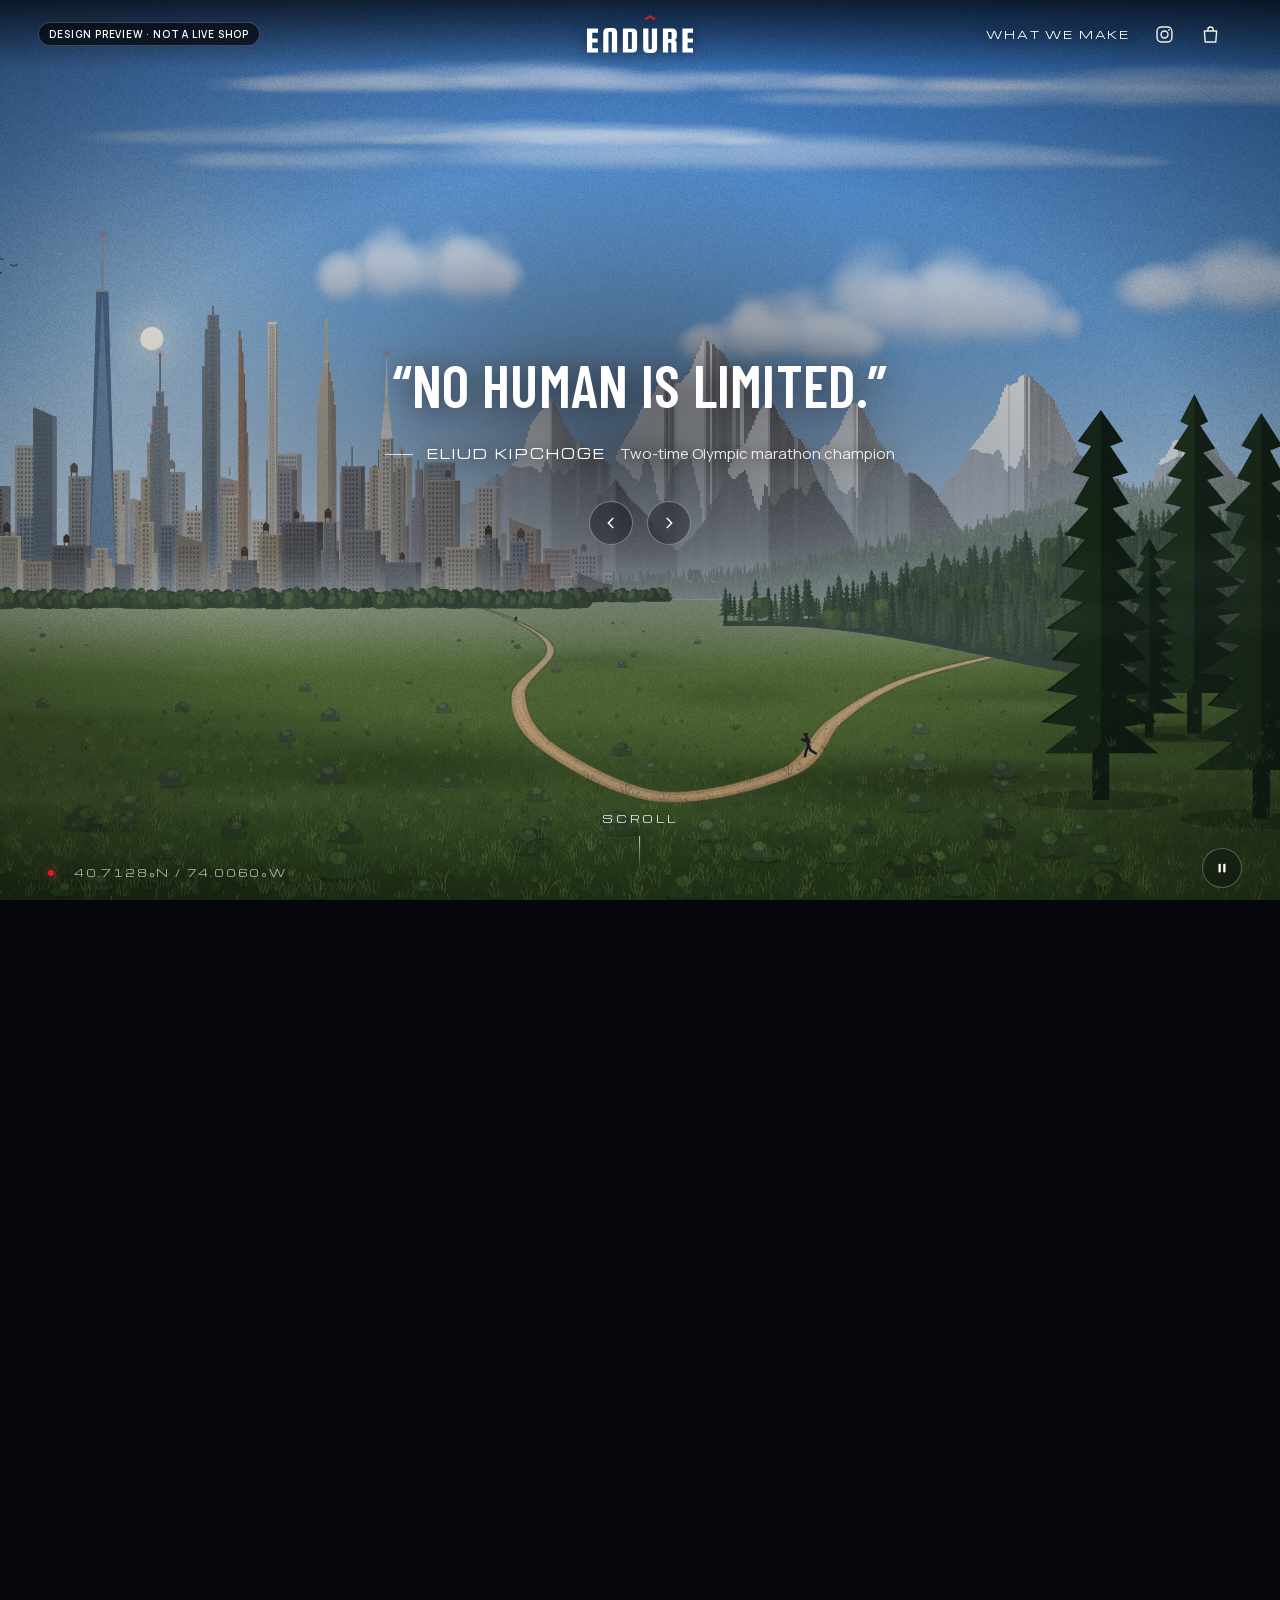
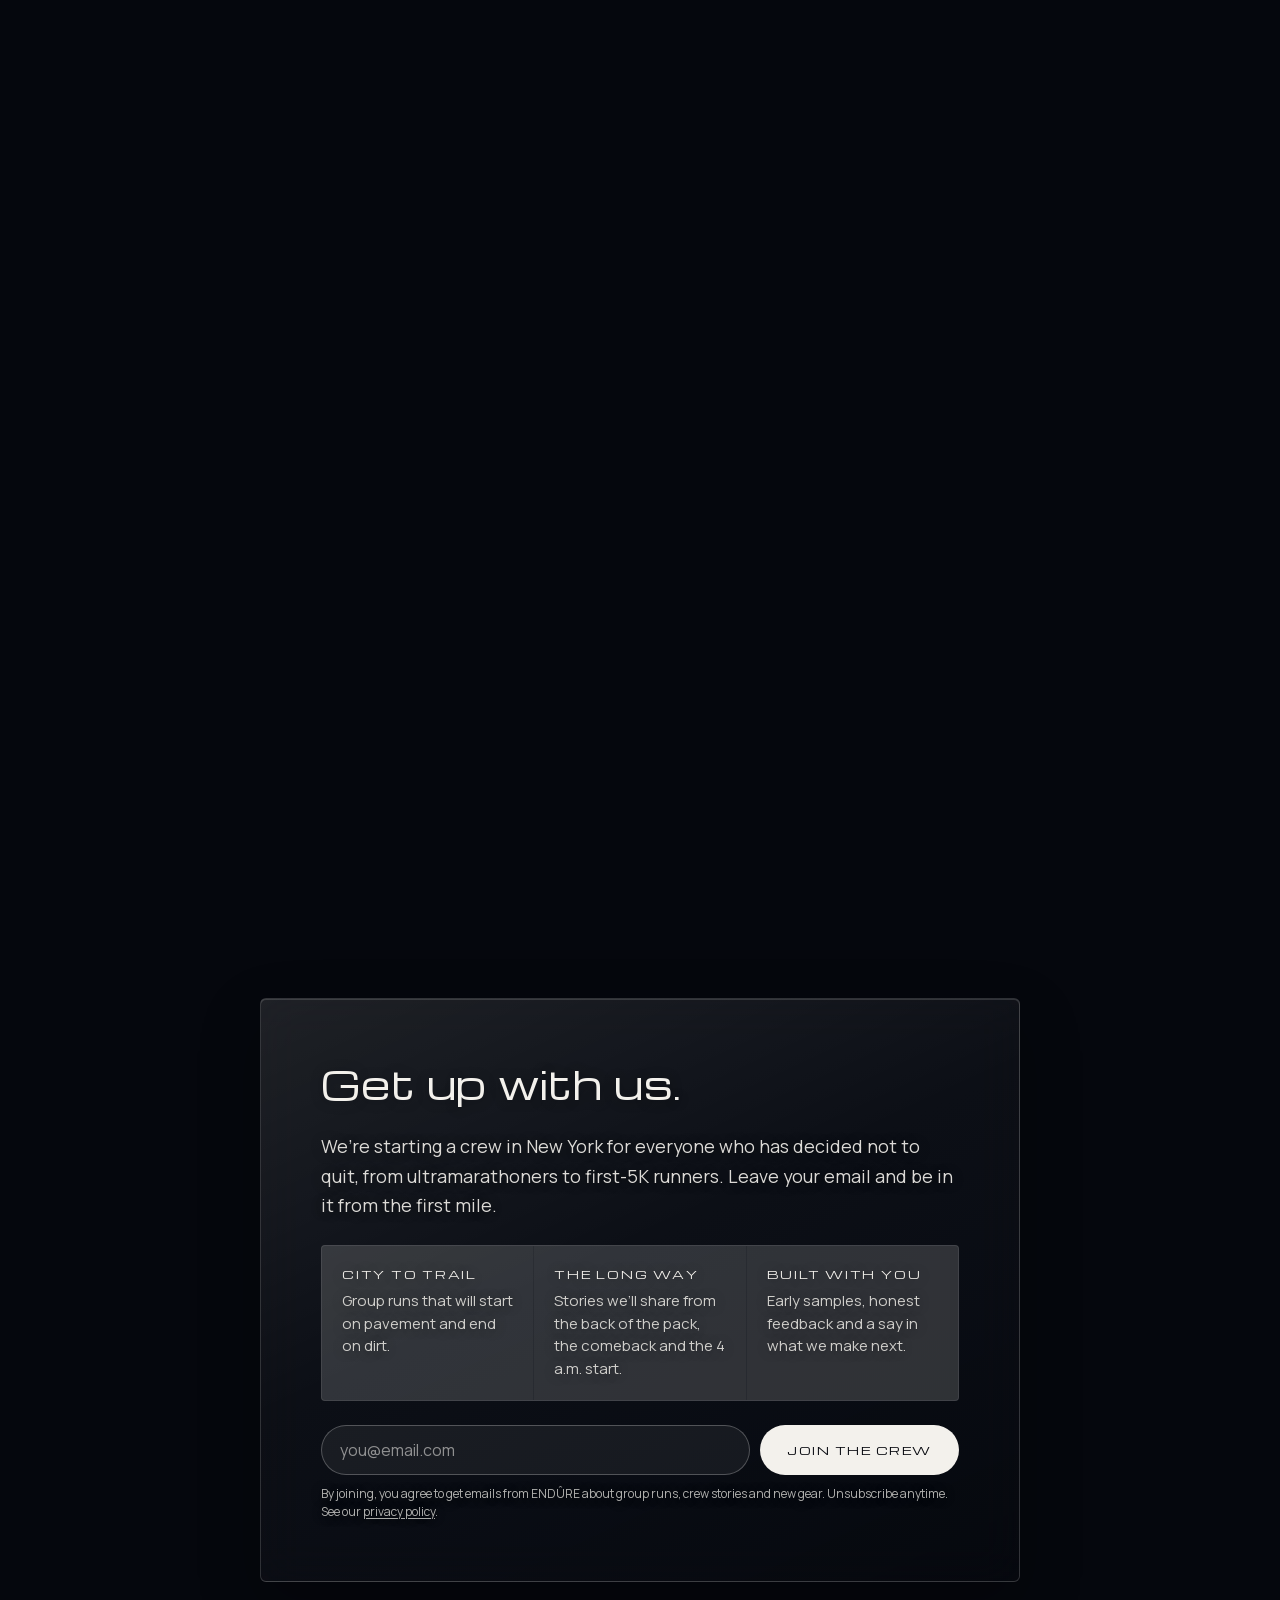
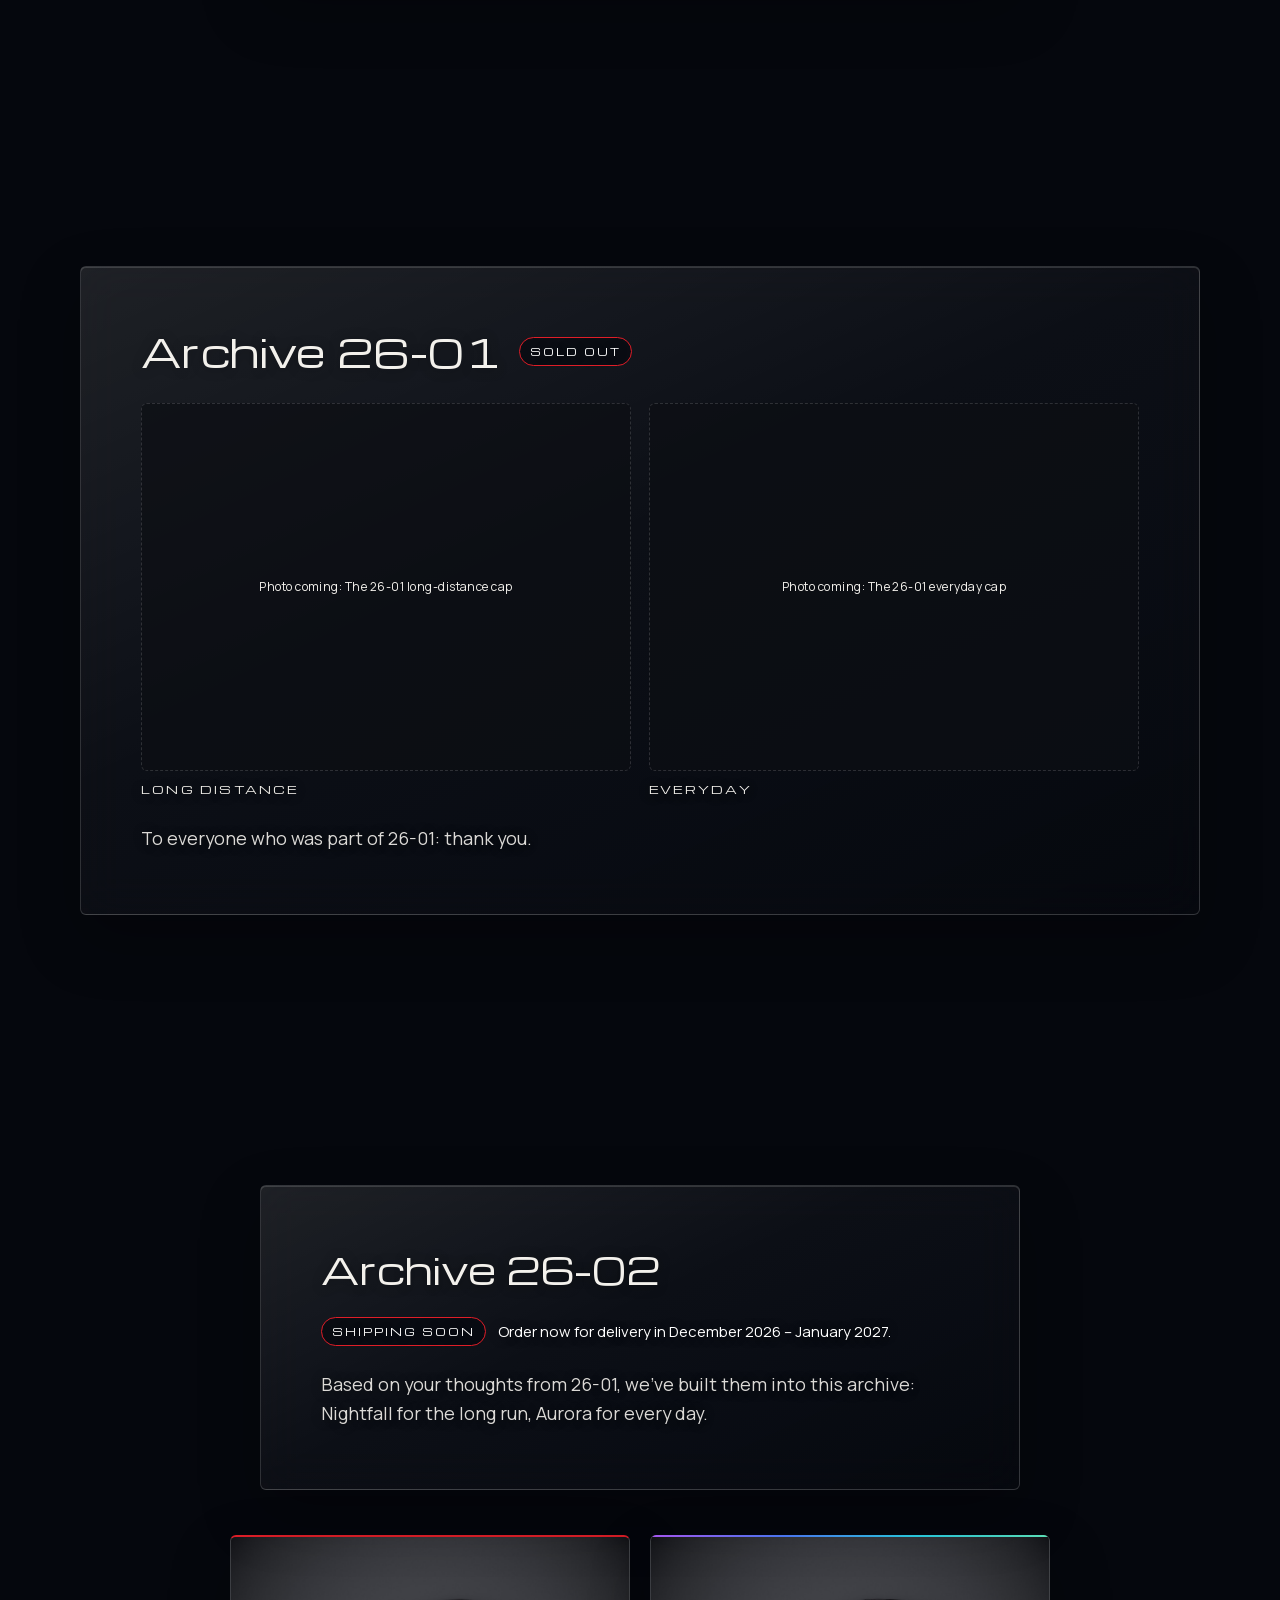
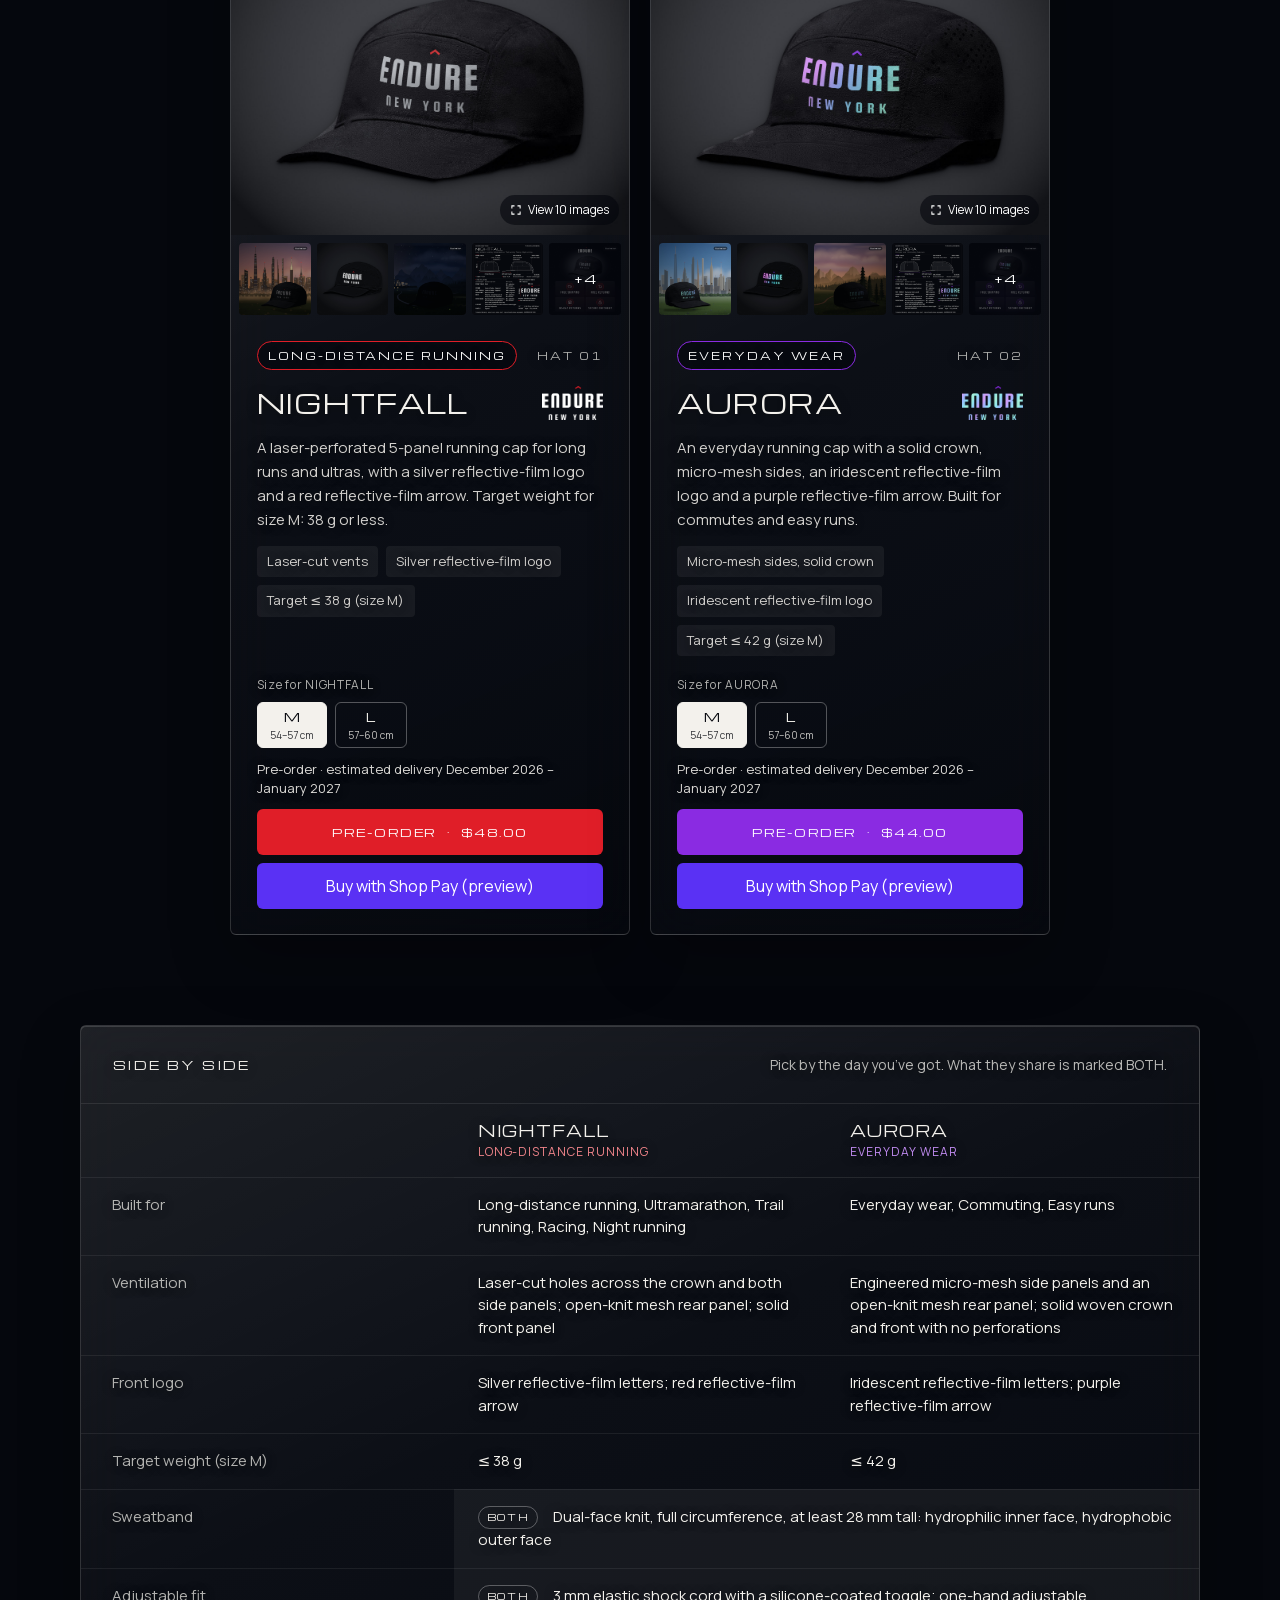
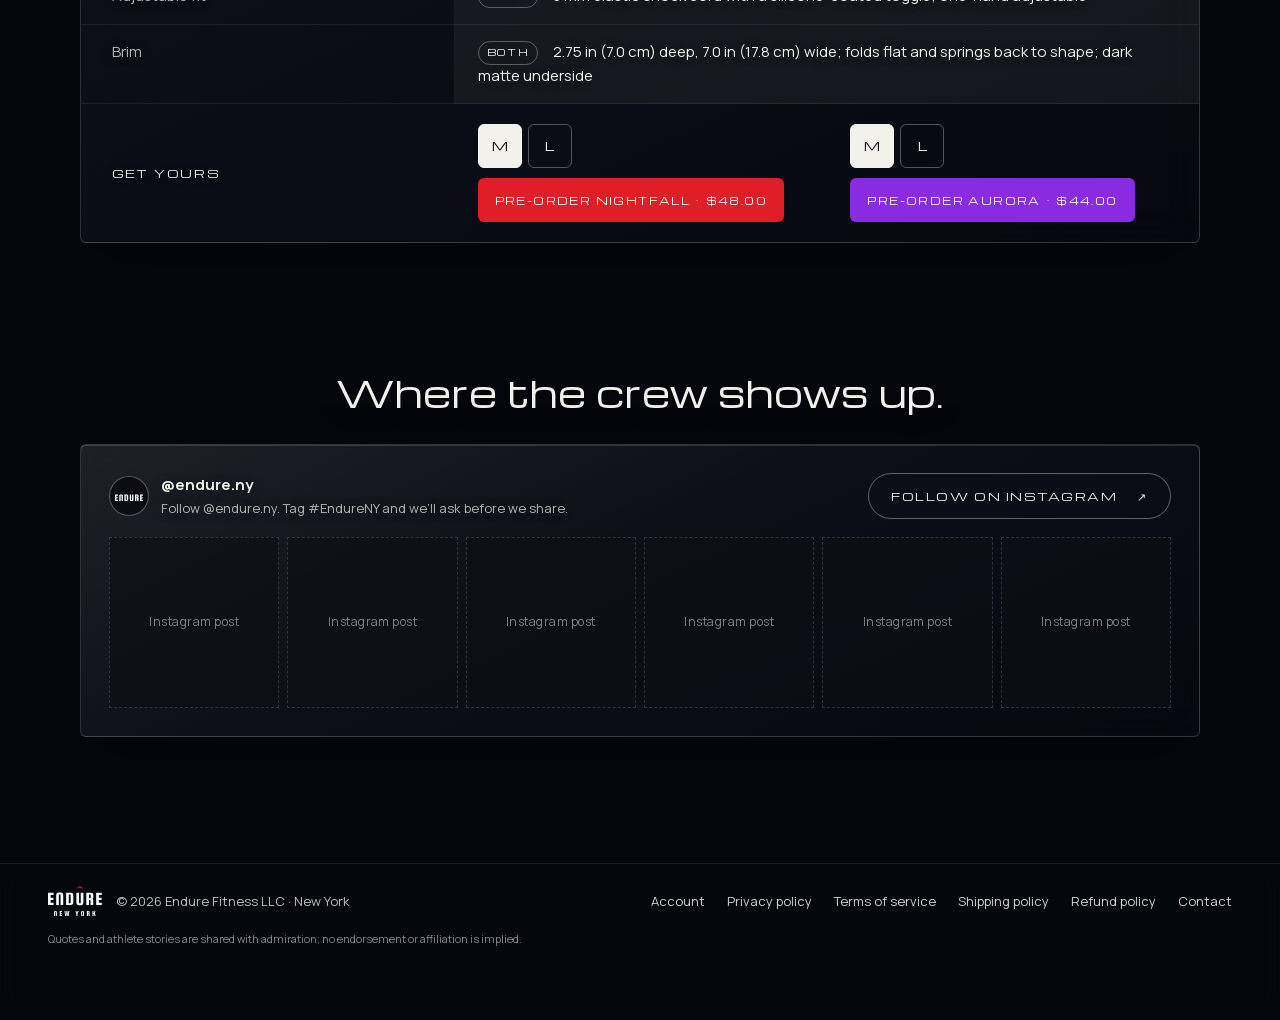
==== commit 9362411b: "Preview from endureny@481b2d2" ====
--- a/index.html
+++ b/index.html
@@ -642,12 +642,6 @@
 
 
 
-<p class="beat beat--note" data-crawl-item >
-  <span class="beat__text">Named with admiration. None of these athletes endorses or is affiliated with ENDÛRE.</span>
-</p>
-
-
-
 <p class="beat beat--normal" data-crawl-item >
   <span class="beat__text">You won’t run their races. That point will find you anyway, on your own loop, at your own pace.</span>
 </p>
@@ -1250,10 +1244,6 @@
                 <th scope="row">Brim</th><td colspan="2" class="compare__both">
                     <span class="compare__pill">Both</span>
                     <span>2.75 in (7.0 cm) deep, 7.0 in (17.8 cm) wide; folds flat and springs back to shape; dark matte underside</span>
-                  </td></tr><tr >
-                <th scope="row">Origin</th><td colspan="2" class="compare__both">
-                    <span class="compare__pill">Both</span>
-                    <span>Designed in New York. Made in China.</span>
                   </td></tr><tr class="compare__buy">
               <th scope="row">Get yours</th><td style="--accent: #E01E28;"><buy-form class="buy-form buy-form--compact" data-product-id="1000"><form method="post" action="/cart/add" accept-charset="UTF-8" id="CompareBuy-template--preview__compare-a" class="buy-form__form" novalidate="novalidate" data-buy-form=""><input type="hidden" name="form_type" value="product"><input type="hidden" name="properties[Estimated delivery]" value="December 2026 – January 2027"><fieldset class="size-picker">
         <legend class="size-picker__legend visually-hidden">Size for NIGHTFALL</legend>
